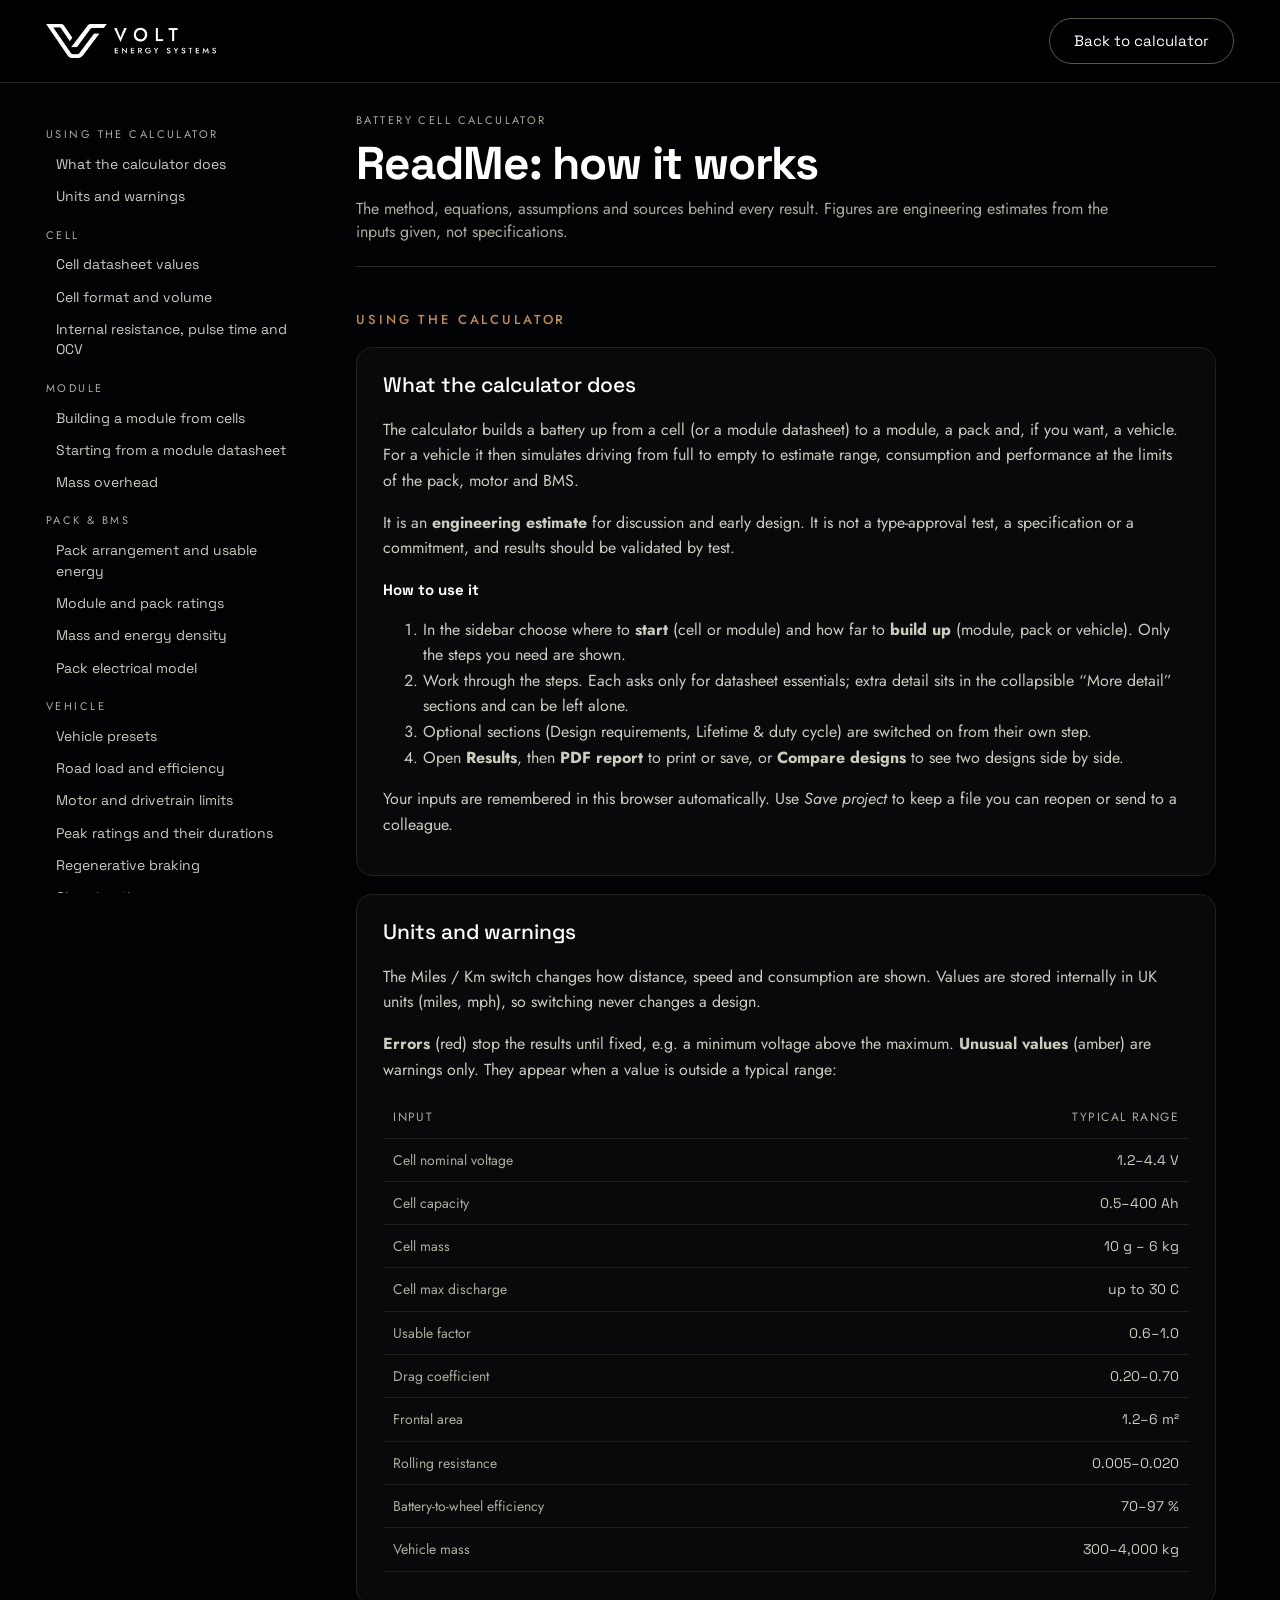
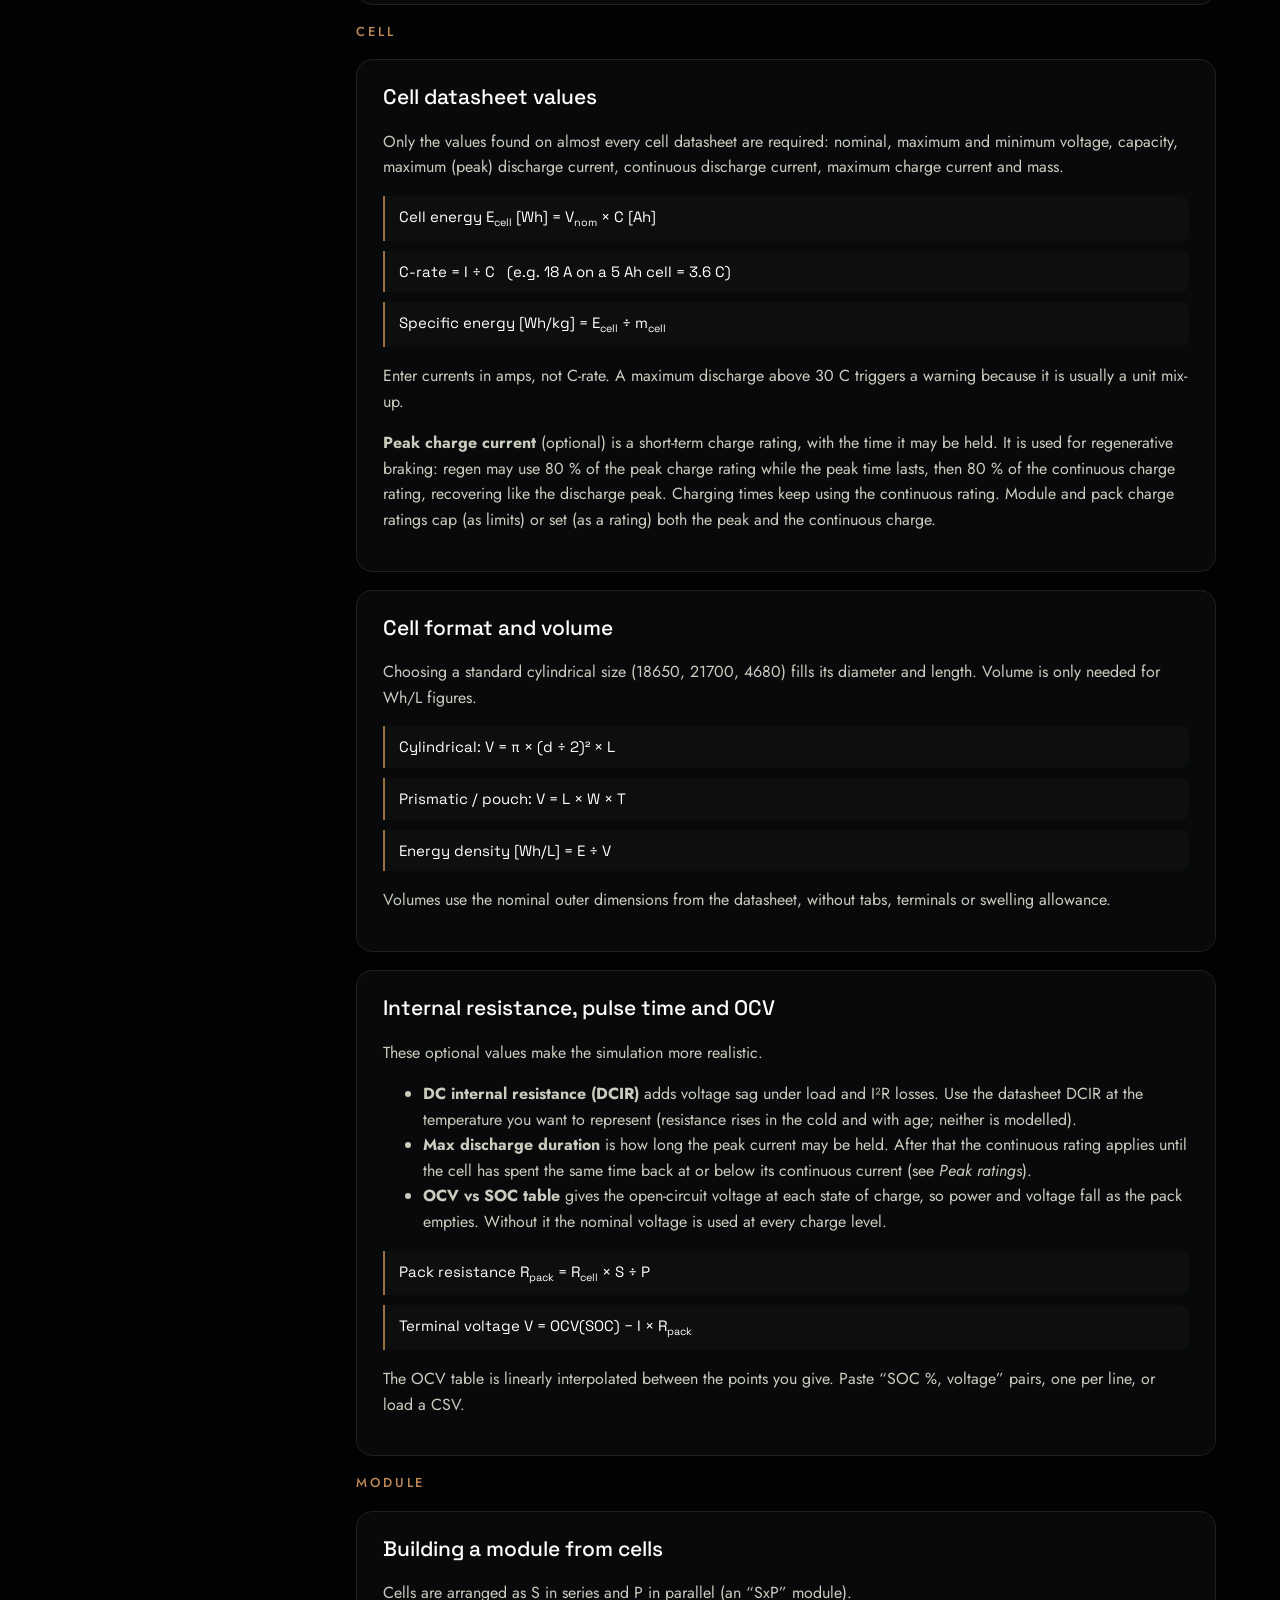
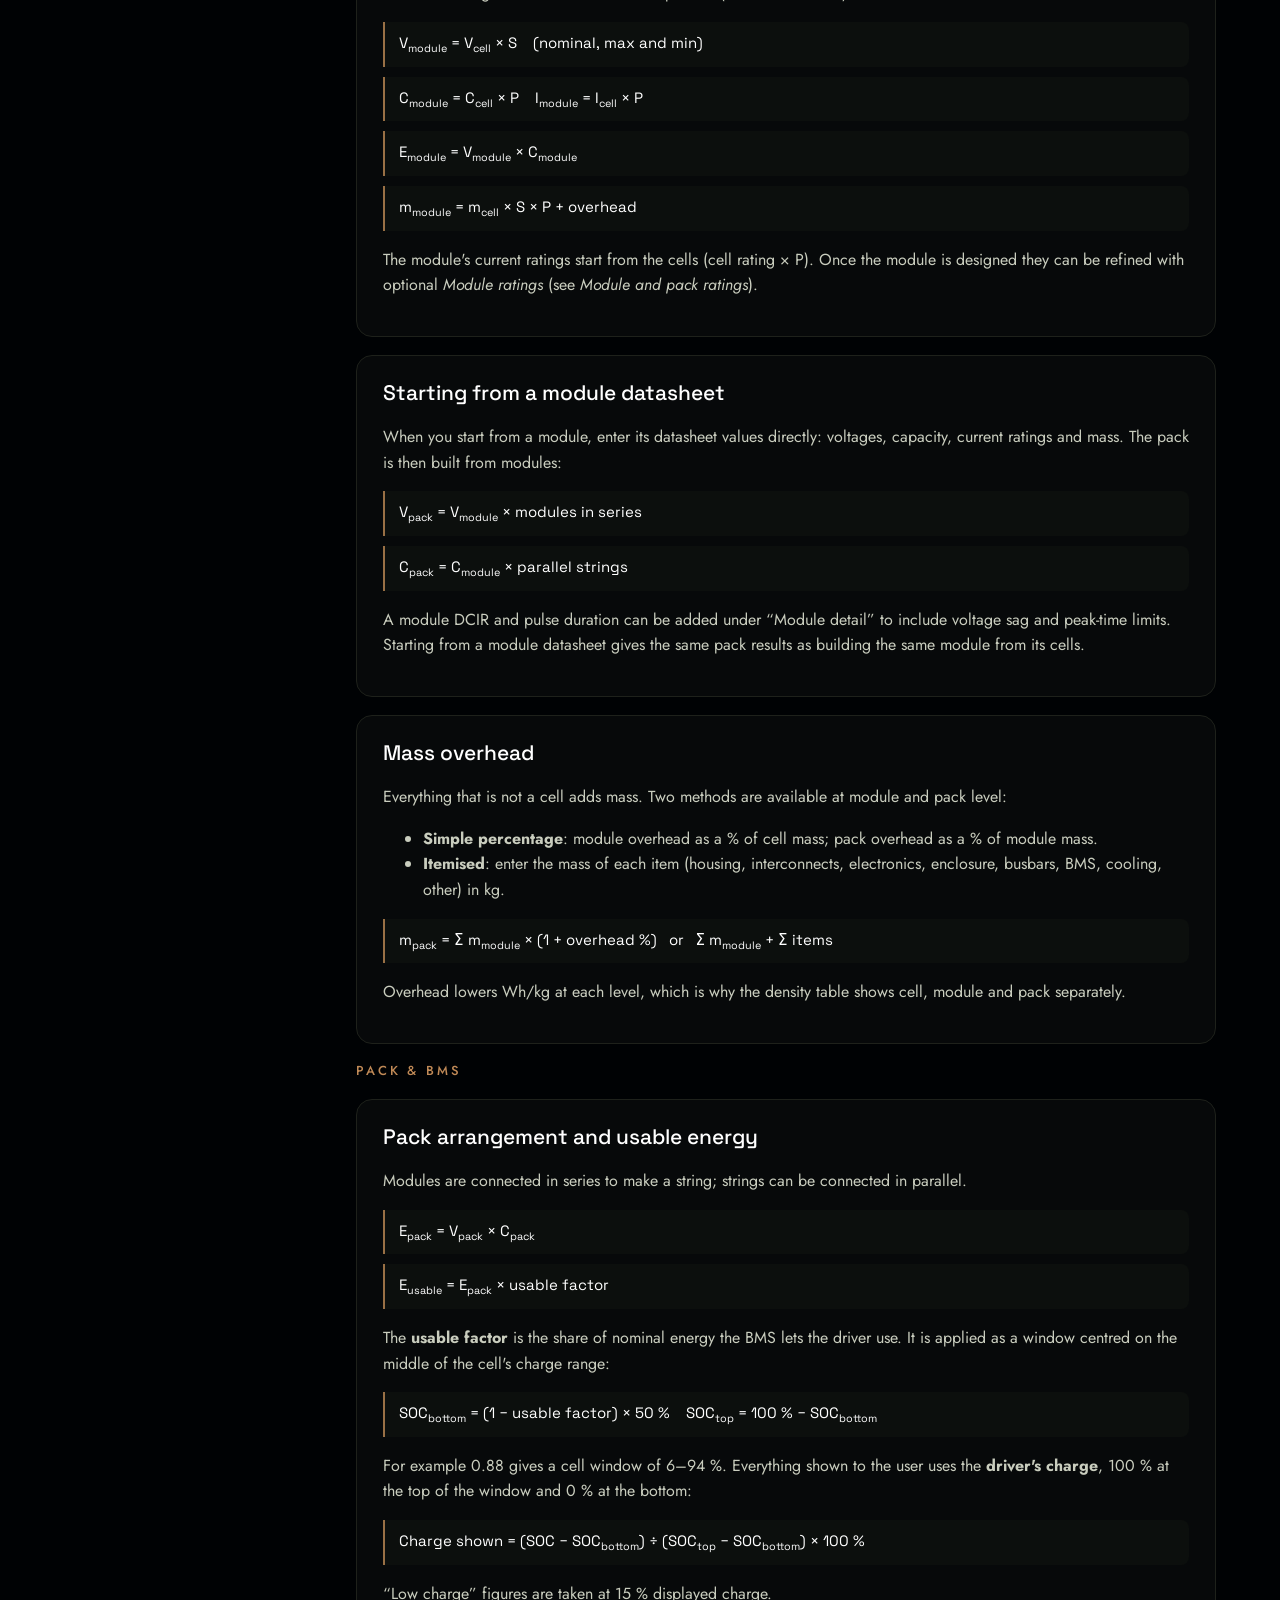
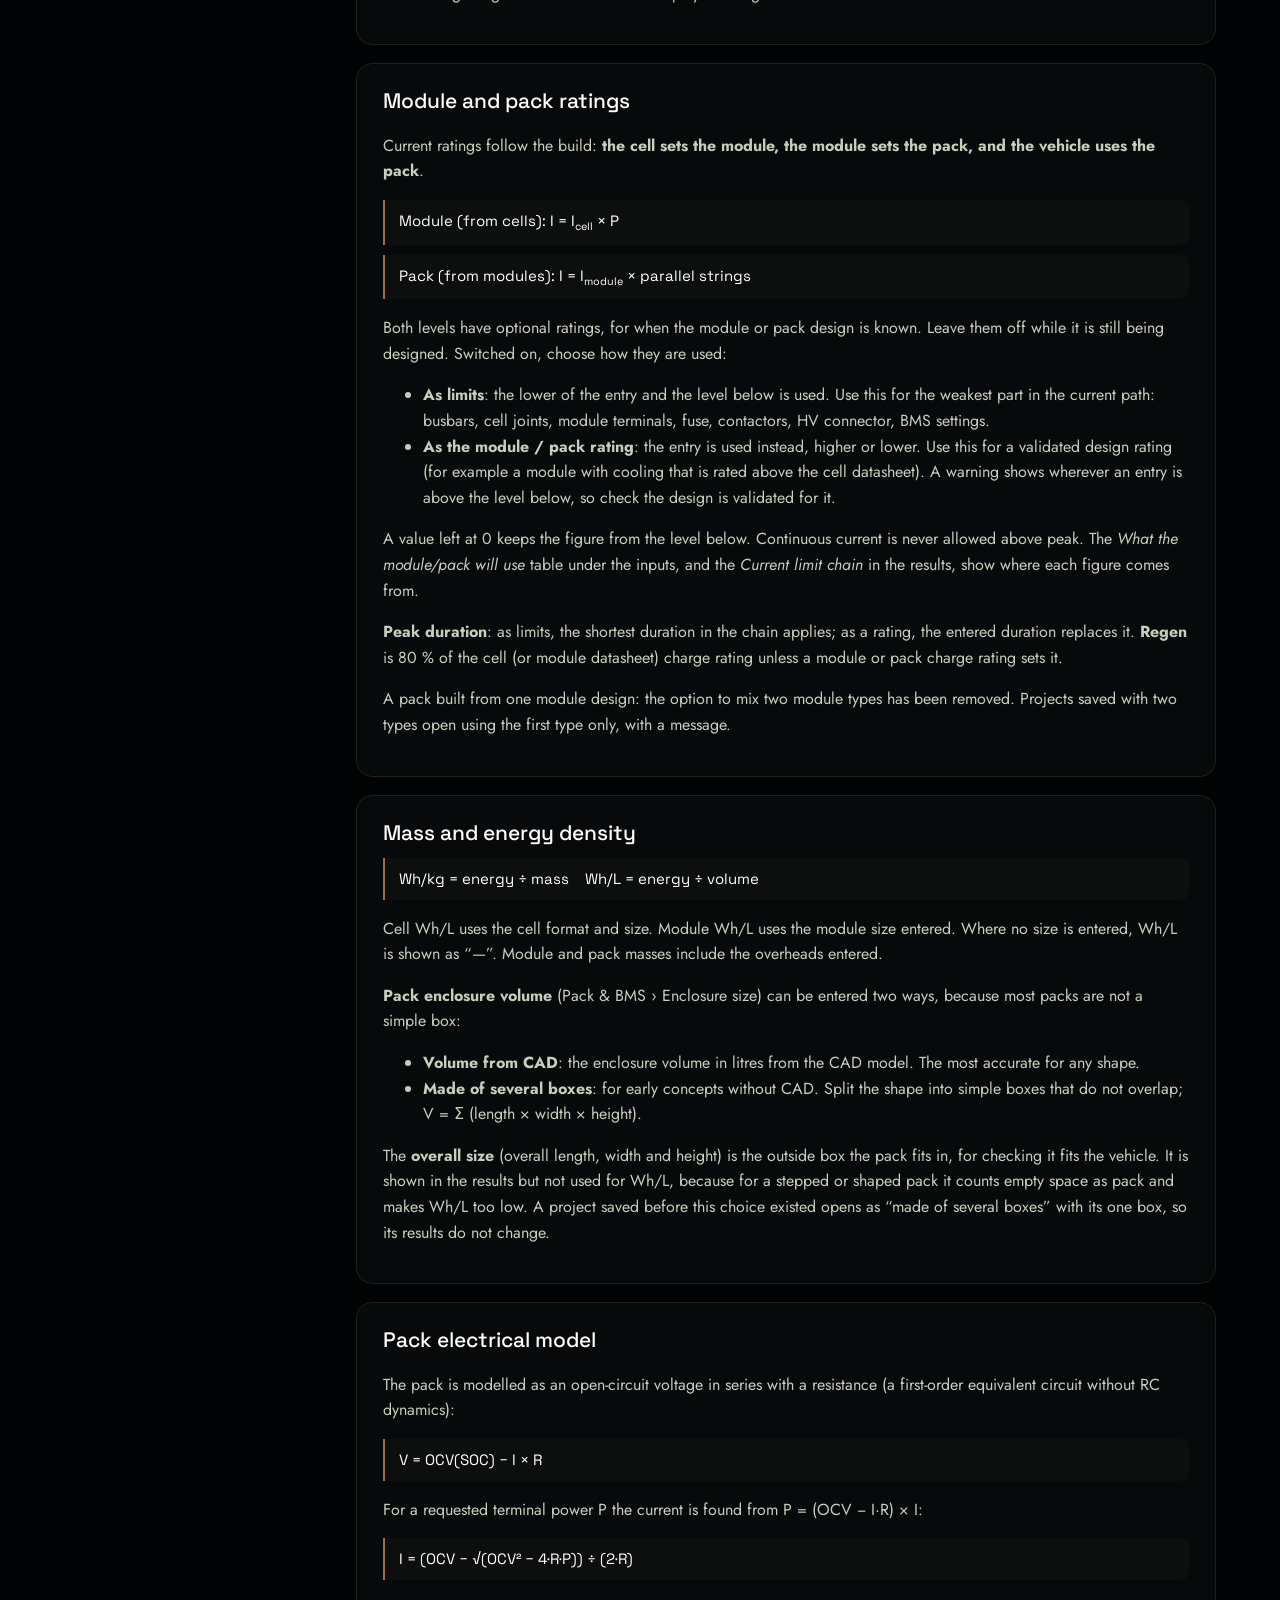
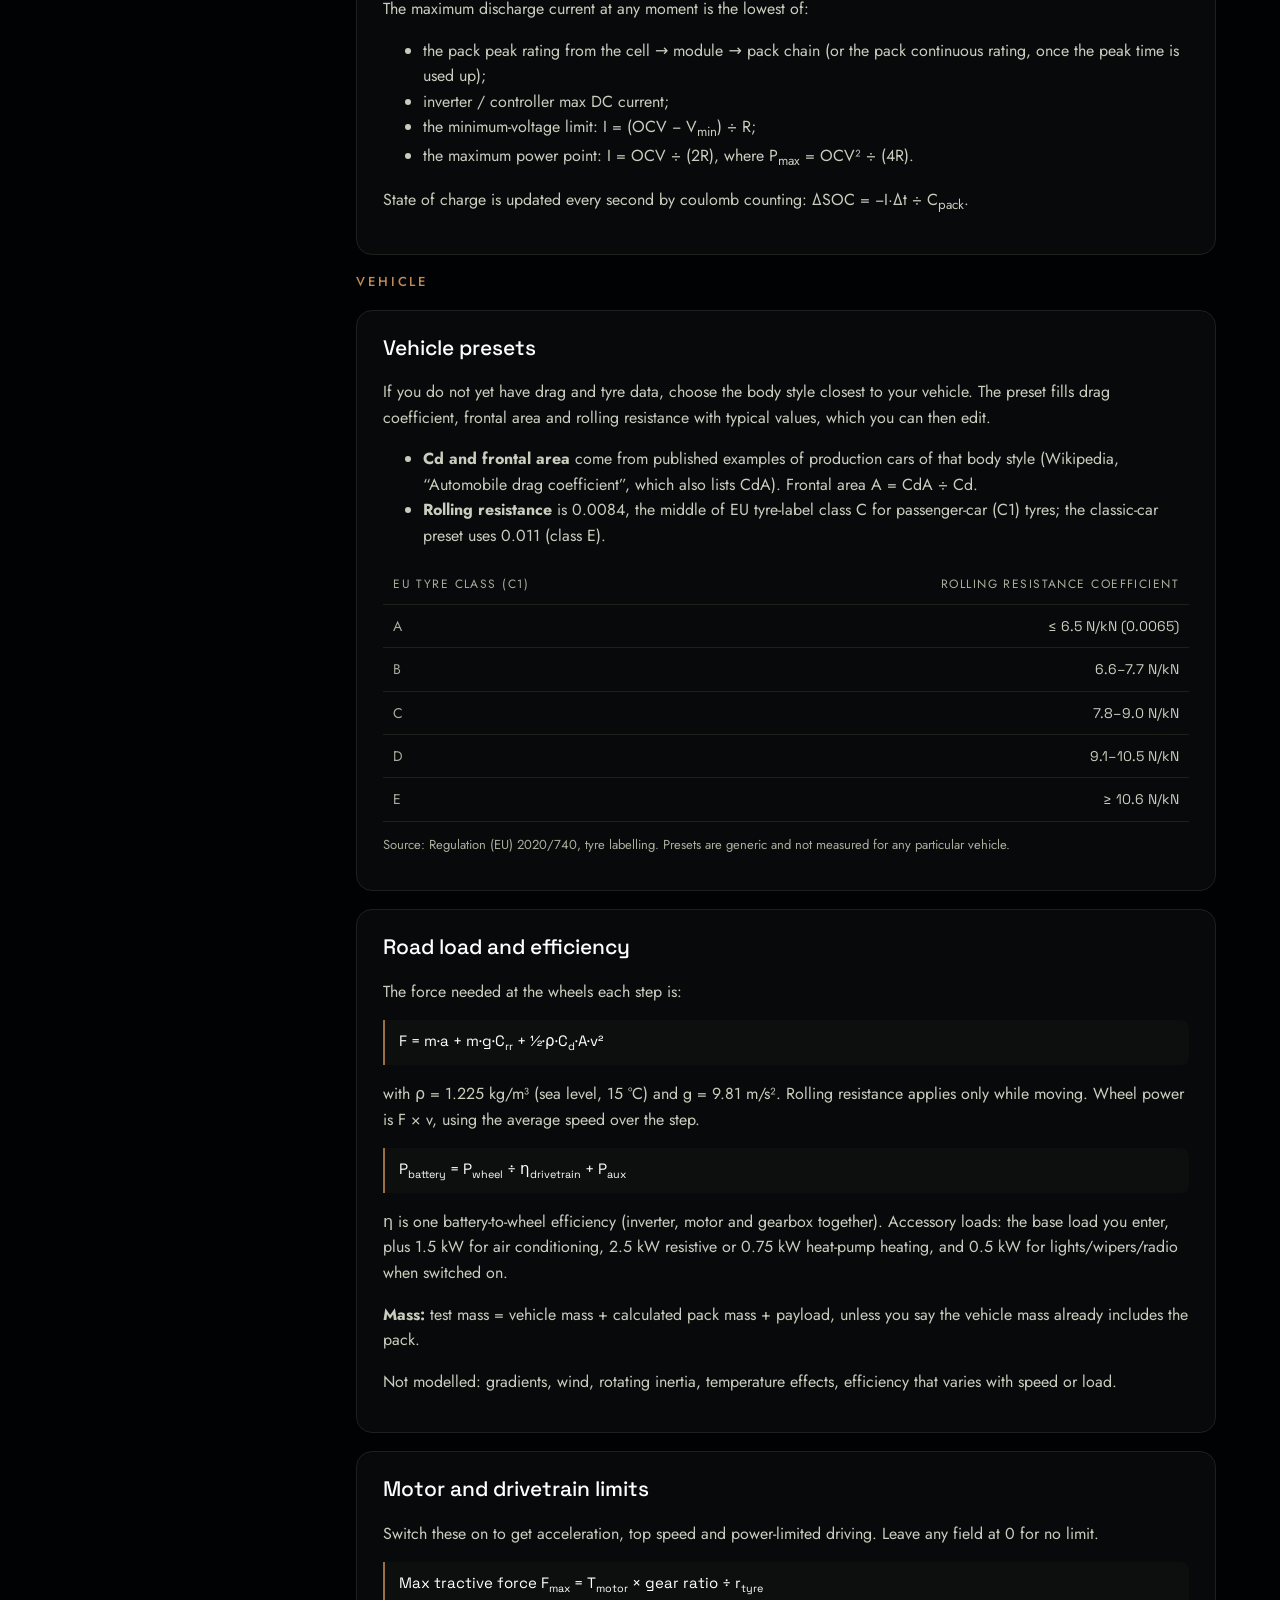
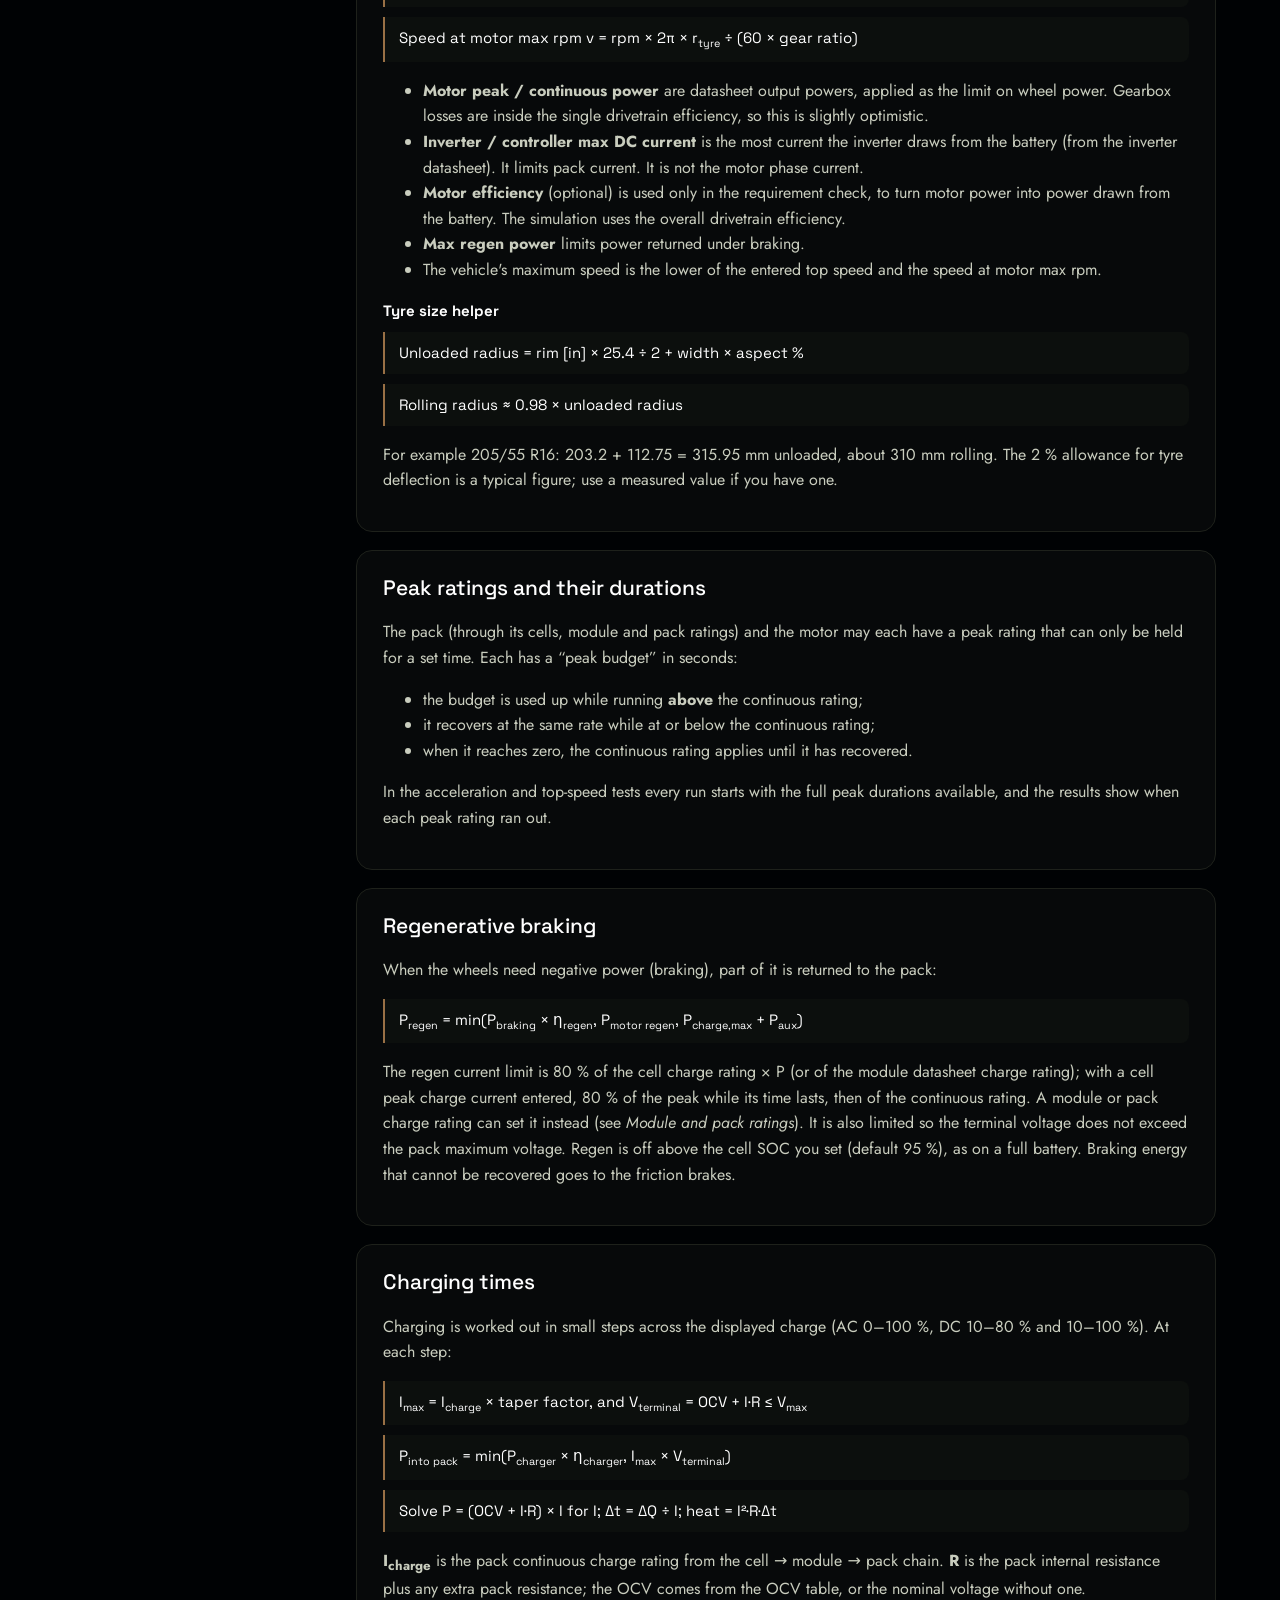
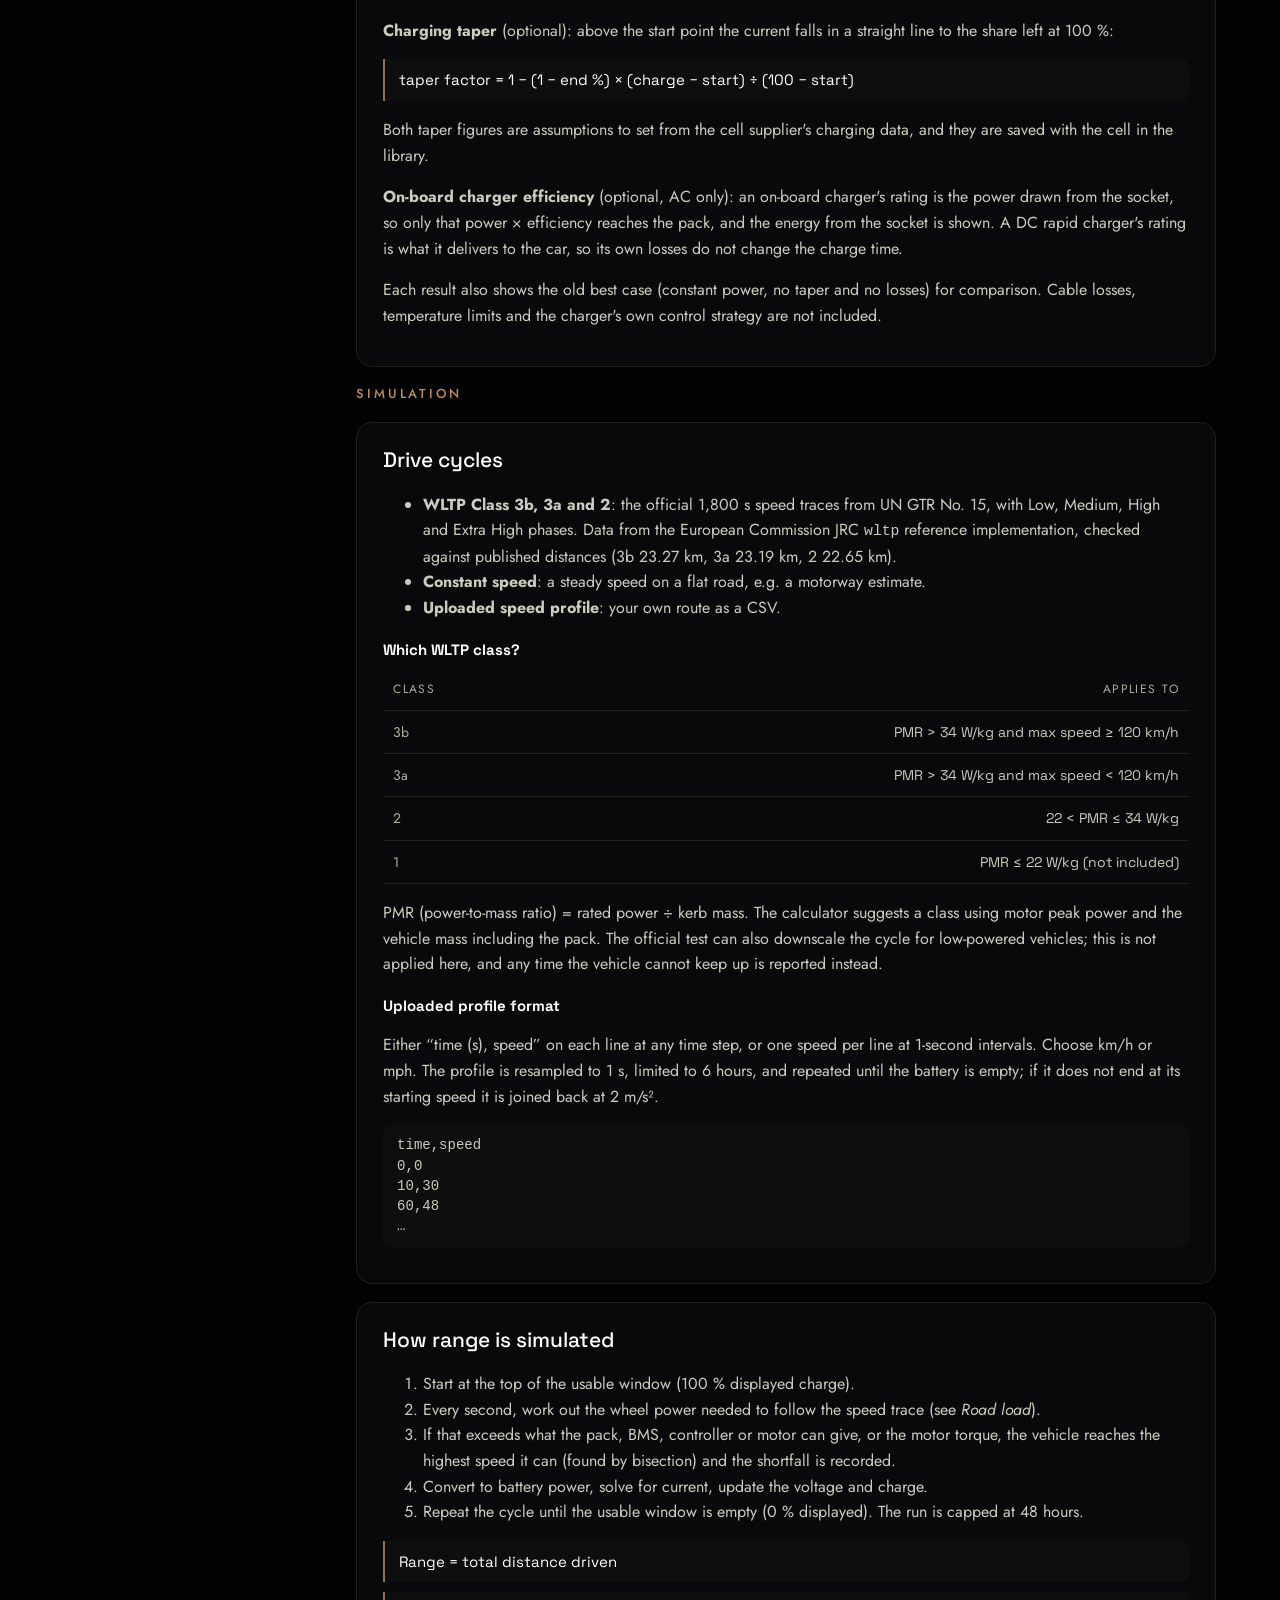
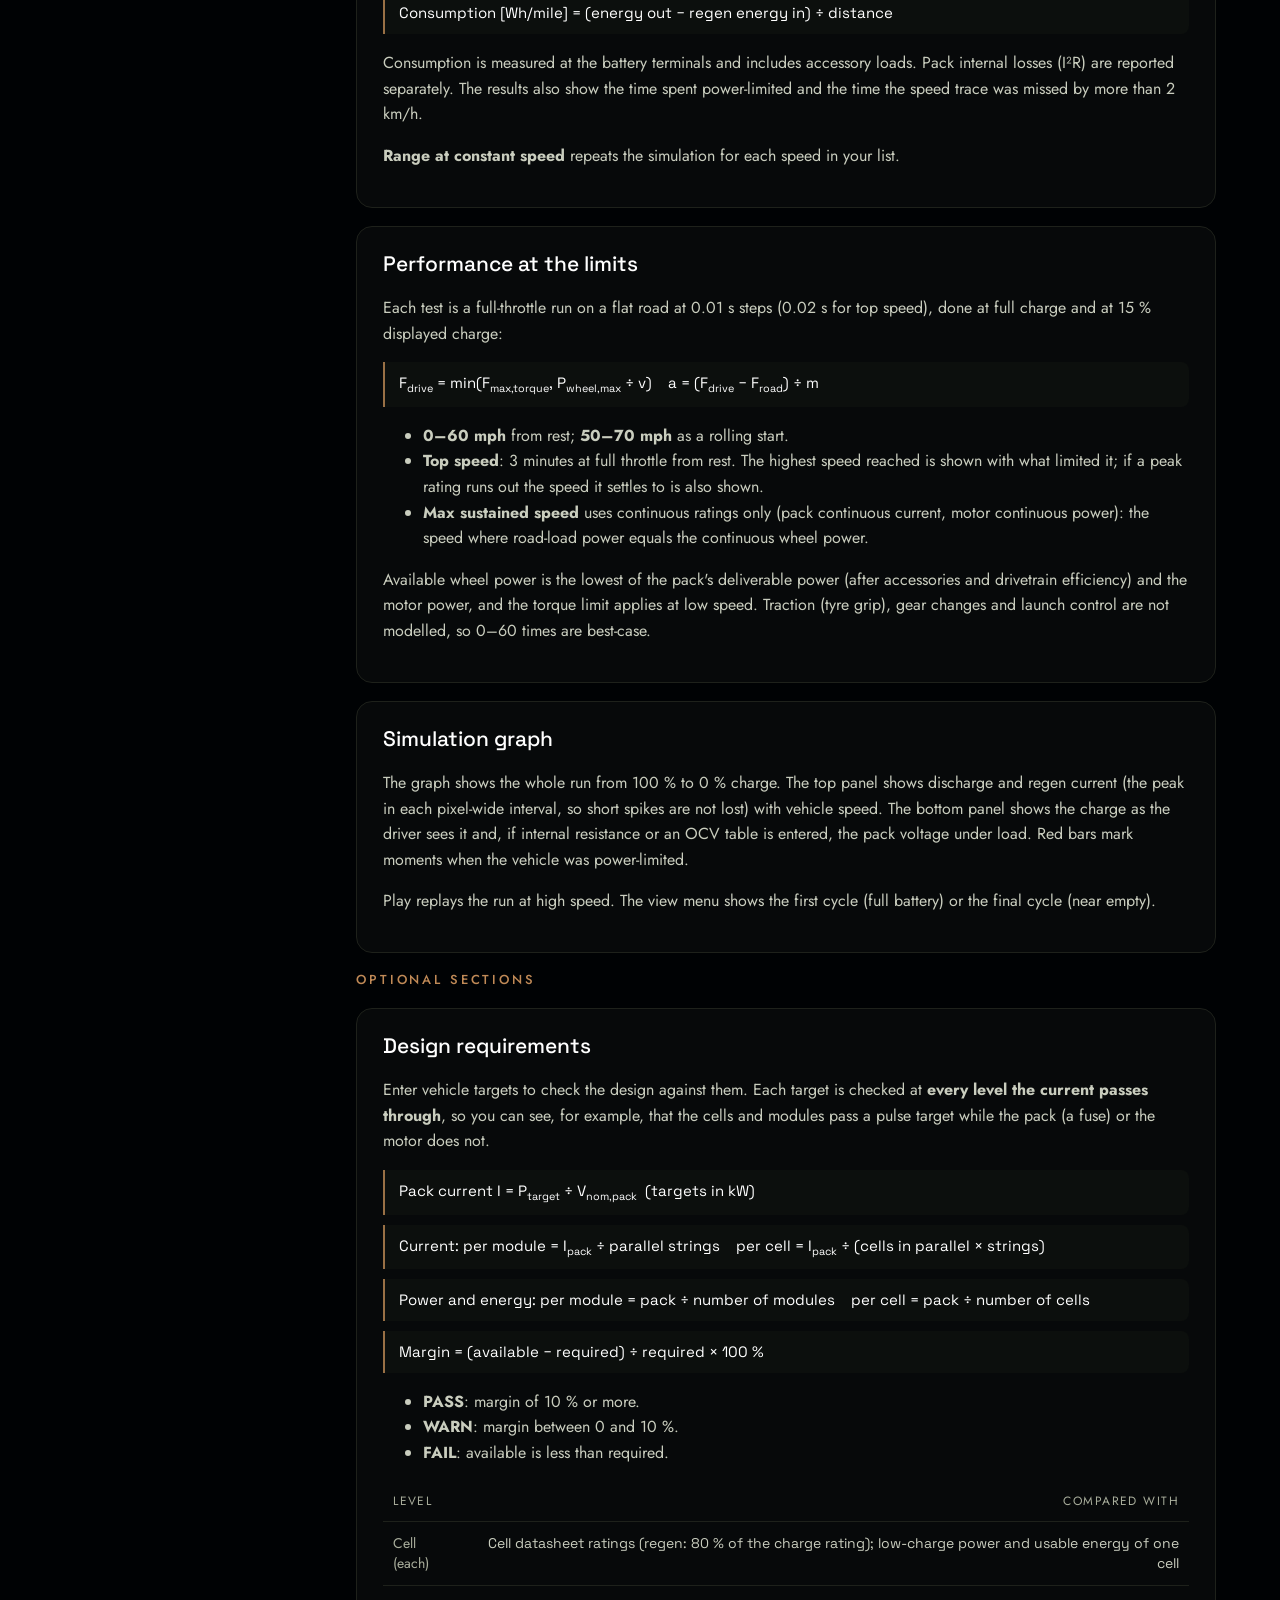
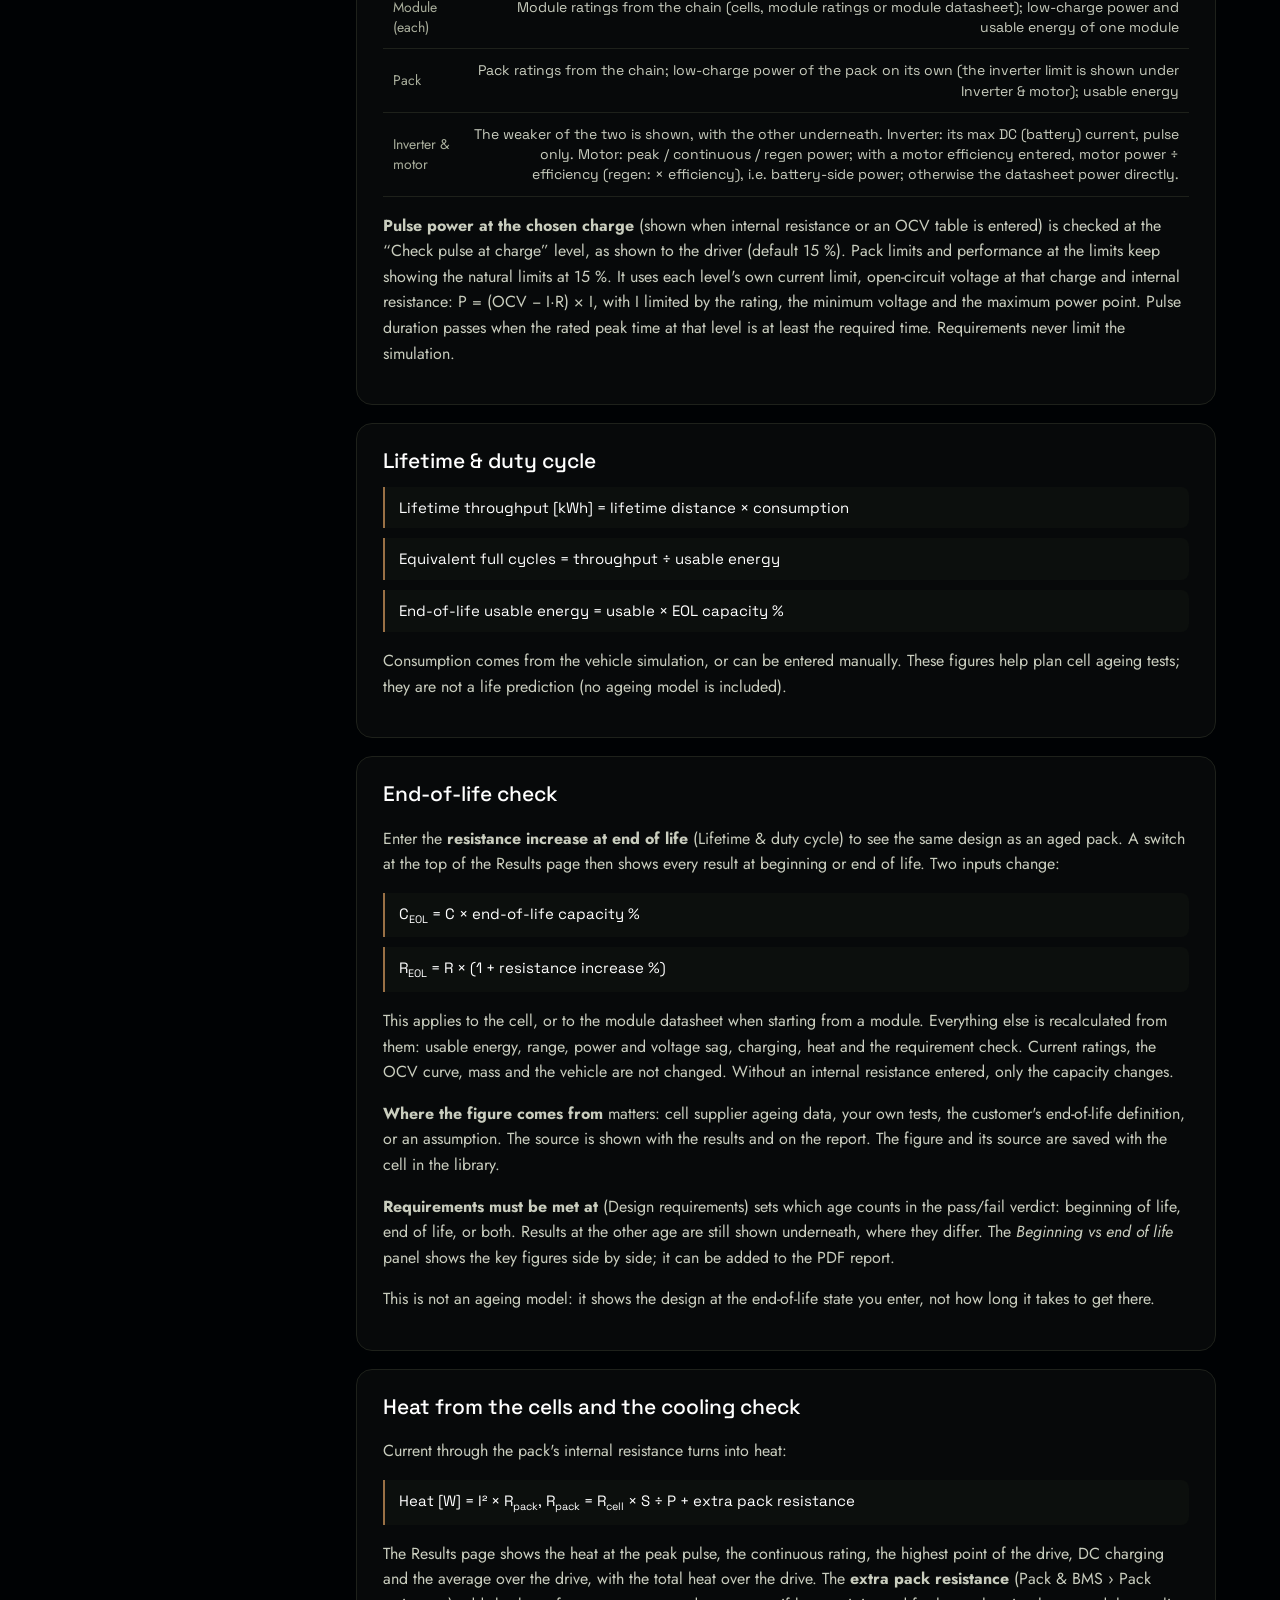
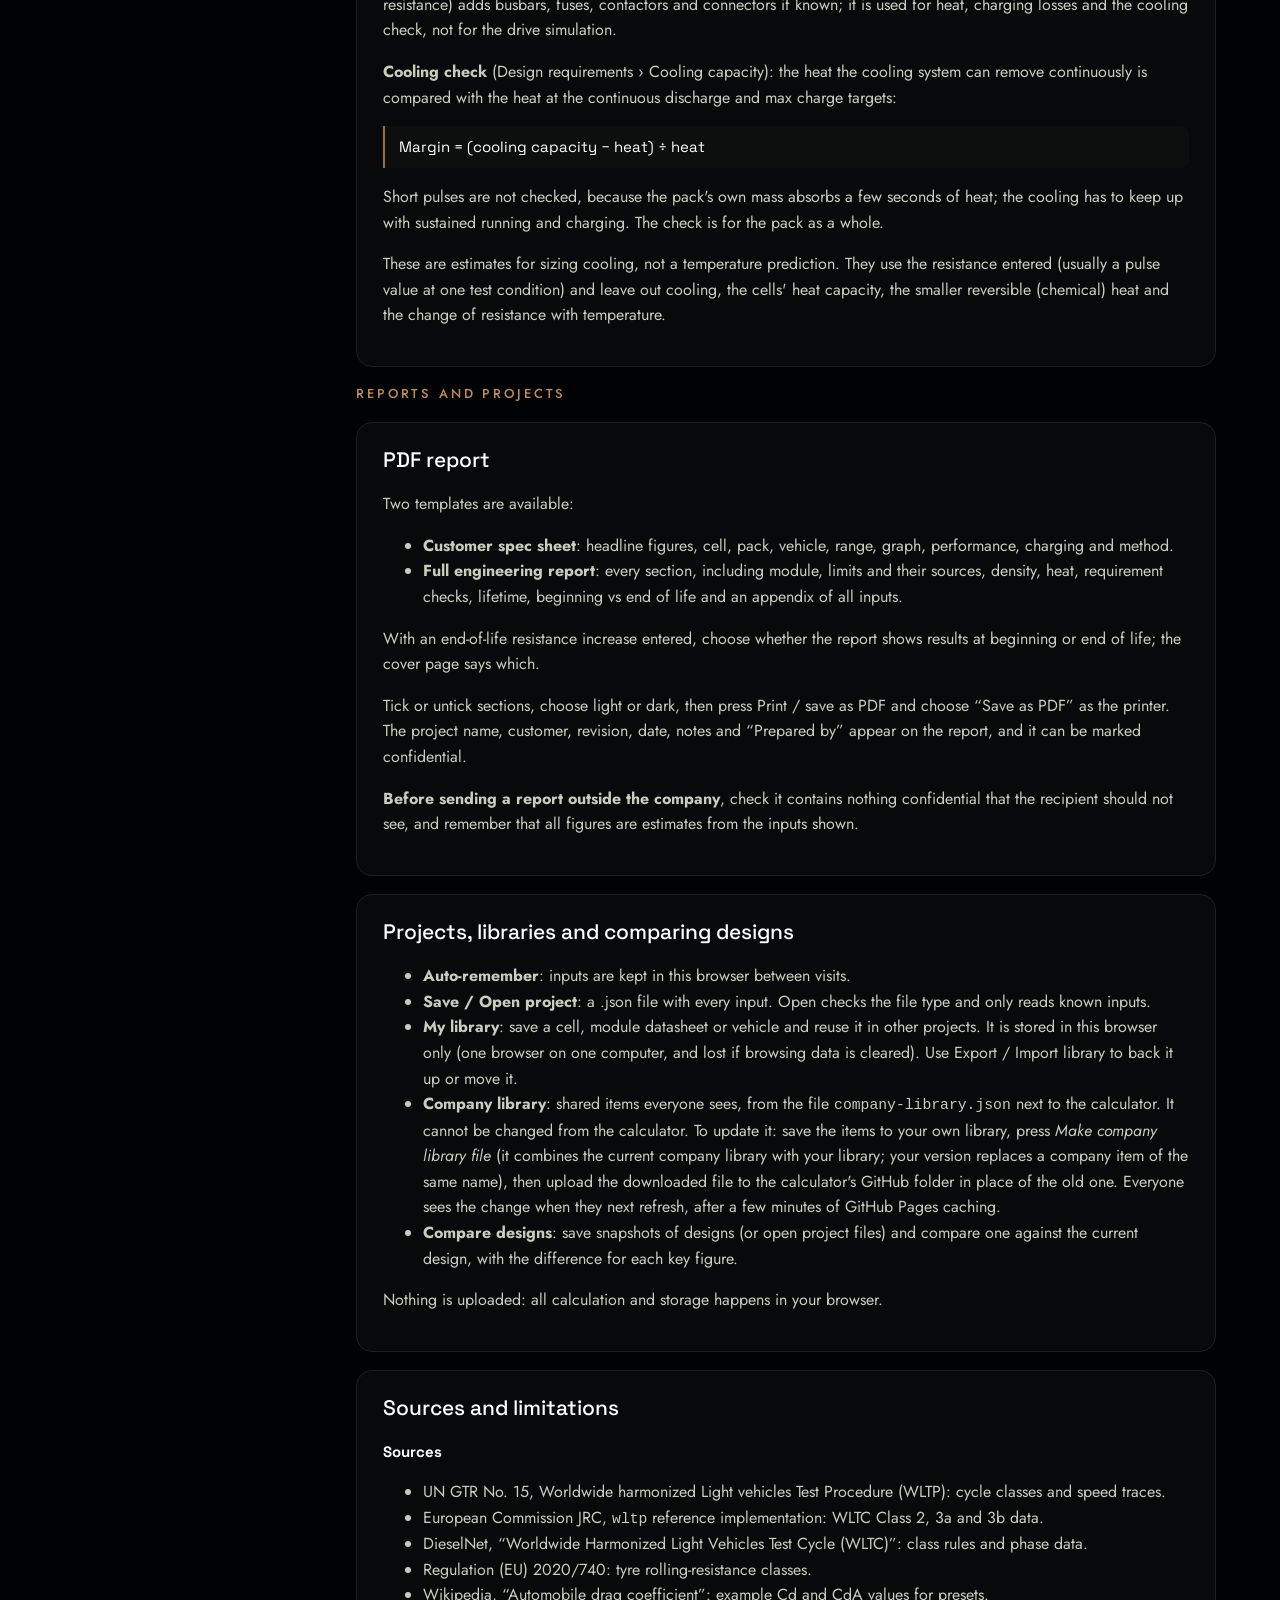
==== readme.html @ 4c0d005d "Add files via upload" ====
<!doctype html>
<html lang="en-GB">
<head>
  <meta charset="utf-8">
  <meta name="viewport" content="width=device-width, initial-scale=1">
  <title>ReadMe | Battery Cell Calculator | Volt Energy Systems</title>
  <meta name="description" content="How the Volt Energy Systems battery cell calculator works: method, equations, assumptions and sources.">
  <link rel="icon" href="assets/favicon.ico">
  <link rel="icon" type="image/png" sizes="32x32" href="assets/favicon-32.png">
  <link rel="preconnect" href="https://fonts.googleapis.com">
  <link rel="preconnect" href="https://fonts.gstatic.com" crossorigin>
  <link href="https://fonts.googleapis.com/css2?family=Jost:wght@300;400;500;600&family=Space+Grotesk:wght@400;500;600;700&display=swap" rel="stylesheet">
  <link rel="stylesheet" href="styles.css?v=2.12.3">
</head>
<body class="readme-page">
  <header class="readme-top">
    <a href="index.html" class="readme-logo"><img src="assets/logo-white.png" alt="Volt Energy Systems"></a>
    <a href="index.html" class="button">Back to calculator</a>
  </header>
  <div class="readme-layout">
    <nav class="readme-toc" id="toc" aria-label="Contents"></nav>
    <main class="readme-main">
      <div class="step-head">
        <p class="eyebrow">Battery cell calculator</p>
        <h1>ReadMe: how it works</h1>
        <p>The method, equations, assumptions and sources behind every result. Figures are engineering estimates from the inputs given, not specifications.</p>
      </div>
      <div id="readmeBody"></div>
    </main>
  </div>
  <script src="readme-content.js?v=2.12.3"></script>
  <script>
    (function () {
      var R = window.VoltReadme;
      if (!R) { document.getElementById("readmeBody").textContent = "readme-content.js did not load. Upload all files together."; return; }
      var groups = [];
      R.topics.forEach(function (t) { var g = groups.find(function (x) { return x.name === t.group; }); if (!g) { g = { name: t.group, items: [] }; groups.push(g); } g.items.push(t); });
      var toc = document.getElementById("toc");
      toc.innerHTML = '<button type="button" class="readme-toc-toggle" aria-expanded="false">Contents <span aria-hidden="true">▾</span></button>' + groups.map(function (g) {
        return '<p class="group-label">' + g.name + '</p>' + g.items.map(function (t) { return '<a href="#' + t.id + '">' + t.title + '</a>'; }).join("");
      }).join("");
      var toggle = toc.querySelector(".readme-toc-toggle");
      toggle.addEventListener("click", function () { var open = toc.classList.toggle("open"); toggle.setAttribute("aria-expanded", String(open)); });
      toc.addEventListener("click", function (e) { if (e.target.closest("a")) { toc.classList.remove("open"); toggle.setAttribute("aria-expanded", "false"); } });
      document.getElementById("readmeBody").innerHTML = groups.map(function (g) {
        return '<section class="readme-group"><h2 class="readme-group-title">' + g.name + '</h2>' + g.items.map(function (t) {
          return '<article class="readme-topic" id="' + t.id + '"><h3>' + t.title + '</h3>' + t.html + '</article>';
        }).join("") + '</section>';
      }).join("");
      if (location.hash) { var el = document.getElementById(location.hash.slice(1)); if (el) setTimeout(function () { el.scrollIntoView(); el.classList.add("flash"); }, 50); }
    })();
  </script>
</body>
</html>
---- styles.css ----
/* Volt Energy Systems — Battery Cell Calculator
   "Black Engineering" style. Brand colours and fonts from voltenergysystems.com. */

:root {
  --black: #000204;          /* brand primary */
  --panel: #07090A;
  --panel-2: #0C0F0D;
  --line: #2A2D24;
  --line-soft: #1E211B;
  --olive-dark: #555B48;     /* brand secondary */
  --olive: #6F795C;          /* brand text colour */
  --sage: #899E78;
  --bronze: #997045;         /* brand accent */
  --bronze-light: #C08A57;
  --text: #FFFFFF;
  --text-2: #C9CDBE;
  --muted: #A9AE9C;
  --pass: #A7BD93;
  --warn: #D9A56F;
  --fail: #F08C80;
  --fail-bar: #C0574B;
  --radius: 16px;
  --font-head: "Space Grotesk", system-ui, sans-serif;
  --font-body: "Jost", system-ui, sans-serif;
  --ease: cubic-bezier(.2, .7, .2, 1);
}

* { box-sizing: border-box; }
[hidden] { display: none !important; }
html { -webkit-text-size-adjust: 100%; }
body {
  margin: 0;
  background: var(--black);
  color: var(--text);
  font-family: var(--font-body);
  font-size: 16px;
  line-height: 1.45;
}
a { color: var(--text-2); }
a:hover { color: var(--text); }
h1, h2, h3, h4 { font-family: var(--font-head); margin: 0; }
button, input, select, textarea { font: inherit; }
:focus-visible { outline: 2px solid var(--bronze-light); outline-offset: 2px; }

/* ---------- Layout ---------- */
.app { display: flex; min-height: 100vh; }
.topbar { display: none; }

.sidebar {
  width: 290px;
  flex: 0 0 290px;
  background: var(--panel);
  border-right: 1px solid var(--line-soft);
  padding: 28px 18px 22px;
  display: flex;
  flex-direction: column;
  gap: 24px;
  position: sticky;
  top: 0;
  height: 100vh;
  overflow-y: auto;
  animation: slideL .8s var(--ease) both;
}
.sidebar-brand { display: grid; gap: 14px; padding: 0 8px; }
.sidebar-logo { width: 190px; height: auto; display: block; }
.eyebrow { margin: 0; font-size: 11px; letter-spacing: .22em; text-transform: uppercase; color: var(--sage); }

.build-picker {
  display: grid;
  grid-template-columns: 1fr;
  gap: 6px;
  padding: 14px;
  border: 1px solid var(--line-soft);
  border-radius: 12px;
}
.build-picker label { font-size: 12px; letter-spacing: .12em; text-transform: uppercase; color: var(--muted); margin-top: 4px; }

.step-nav { display: grid; gap: 4px; font-family: var(--font-head); font-size: 15px; }
.step-nav .group-label { margin: 14px 12px 4px; font-family: var(--font-body); font-size: 11px; letter-spacing: .22em; text-transform: uppercase; color: var(--muted); }
.step-link {
  display: flex;
  align-items: center;
  gap: 12px;
  min-height: 44px;
  padding: 0 12px;
  border-radius: 8px;
  text-decoration: none;
  color: var(--text-2);
  transition: background .2s, color .2s;
}
.step-link:hover { background: #15180F; color: var(--text); }
.step-link .num { color: var(--olive); font-size: 13px; width: 20px; }
.step-link .badge { margin-left: auto; font-family: var(--font-body); font-size: 11px; letter-spacing: .08em; text-transform: uppercase; color: var(--muted); }
.step-link .badge.on { color: var(--pass); }
.step-link .badge.error { color: var(--fail); }
.step-link[aria-current="page"] { background: #1A1D16; color: var(--text); box-shadow: inset 3px 0 0 var(--bronze); }
.step-link[aria-current="page"] .num { color: var(--bronze); }

.sidebar-tools { display: grid; gap: 14px; margin-top: auto; }
.units-toggle { display: flex; border: 1px solid var(--line); border-radius: 999px; padding: 3px; }
.units-toggle button {
  flex: 1;
  min-height: 36px;
  border: 0;
  border-radius: 999px;
  background: transparent;
  color: var(--muted);
  cursor: pointer;
  font-family: var(--font-head);
  font-size: 14px;
}
.units-toggle button[aria-pressed="true"] { background: var(--text); color: var(--black); }
.tool-buttons { display: grid; grid-template-columns: 1fr 1fr; gap: 6px; }
.text-button {
  display: inline-flex;
  align-items: center;
  justify-content: center;
  min-height: 40px;
  padding: 0 10px;
  border: 1px solid var(--line);
  border-radius: 10px;
  background: transparent;
  color: var(--text-2);
  font-size: 13px;
  cursor: pointer;
  transition: background .2s, color .2s, border-color .2s;
  text-align: center;
}
.text-button:hover { background: #15180F; color: var(--text); border-color: var(--olive-dark); }
.sidebar-note { margin: 0 8px; font-size: 12px; line-height: 1.5; color: #8C917F; }

.main { flex: 1 1 auto; min-width: 0; padding: 36px clamp(18px, 3.6vw, 56px) 64px; }
.scrim { display: none; }

/* ---------- Form controls ---------- */
input[type="number"], input[type="text"], input[type="date"], select, textarea {
  width: 100%;
  min-height: 46px;
  border: 1px solid var(--line);
  border-radius: 12px;
  padding: 11px 14px;
  background: var(--panel-2);
  color: var(--text);
  font-family: var(--font-head);
  font-size: 15px;
  font-weight: 500;
  outline: none;
  transition: border-color .2s, box-shadow .2s;
}
select {
  color-scheme: dark;          /* dark native drop-down list (Windows / Chrome) */
  appearance: none;
  padding-right: 38px;
  cursor: pointer;
  background-image: linear-gradient(45deg, transparent 50%, var(--muted) 50%), linear-gradient(135deg, var(--muted) 50%, transparent 50%);
  background-position: calc(100% - 20px) 50%, calc(100% - 15px) 50%;
  background-size: 5px 5px;
  background-repeat: no-repeat;
}
/* The open list is drawn by the operating system: give every option its own colours so the
   text can never end up the same colour as the list background. */
select option, select optgroup { background-color: #0C0F0D; color: #FFFFFF; font-family: var(--font-body); font-weight: 400; font-size: 14px; }
select optgroup { color: #A9AE9C; font-style: normal; font-weight: 600; }
select option:disabled { color: #8C917F; }
textarea { min-height: 120px; resize: vertical; font-family: ui-monospace, SFMono-Regular, Menlo, Consolas, monospace; font-size: 14px; }
textarea.plain { font-family: var(--font-body); }
input:focus, select:focus, textarea:focus { border-color: var(--olive); box-shadow: 0 0 0 4px rgba(111, 121, 92, .22); }
input[readonly] { color: var(--muted); }
input.has-warning { border-color: var(--warn); }
input.has-error { border-color: var(--fail); }
input[type="date"] { color-scheme: dark; }

/* ---------- Step sections ---------- */
.step { display: grid; gap: 26px; animation: rise .6s var(--ease) both; }
.step[hidden] { display: none; }
.step-head { display: grid; gap: 10px; padding-bottom: 22px; border-bottom: 1px solid var(--line); }
.step-head h1 { font-weight: 700; font-size: clamp(30px, 3.6vw, 46px); line-height: 1.05; letter-spacing: -1.2px; }
.step-head p { margin: 0; color: var(--muted); max-width: 760px; }

.card {
  border: 1px solid var(--line);
  border-radius: var(--radius);
  padding: 24px;
  background: var(--black);
  display: grid;
  gap: 18px;
}
.card h2 { font-weight: 500; font-size: 19px; }
.card .card-sub { margin: -10px 0 0; color: var(--muted); font-size: 14px; }

.field-grid { display: grid; grid-template-columns: repeat(auto-fill, minmax(220px, 1fr)); gap: 18px 18px; }
.field { display: grid; gap: 7px; align-content: start; }
.field.full { grid-column: 1 / -1; }
.field[hidden] { display: none; }
.field > label, .field .label { display: flex; justify-content: space-between; gap: 10px; font-size: 14px; color: var(--text-2); font-weight: 500; }
.field .unit { color: var(--muted); font-weight: 400; }
.field .optional { color: #8C917F; font-weight: 400; font-size: 12px; }
.field small, .help { color: var(--muted); font-size: 13px; line-height: 1.4; }
.field .warning { color: var(--warn); font-size: 13px; }
.field .error-text { color: var(--fail); font-size: 13px; }

.switch { display: flex; align-items: center; gap: 12px; min-height: 46px; cursor: pointer; color: var(--text-2); font-size: 15px; }
.switch input { position: absolute; opacity: 0; width: 1px; height: 1px; }
.switch .track {
  position: relative;
  flex: 0 0 auto;
  width: 46px;
  height: 26px;
  border-radius: 999px;
  background: #1F2219;
  border: 1px solid var(--line);
  transition: background .25s;
}
.switch .track::after {
  content: "";
  position: absolute;
  top: 3px;
  left: 3px;
  width: 18px;
  height: 18px;
  border-radius: 50%;
  background: var(--muted);
  transition: transform .25s var(--ease), background .25s;
}
.switch input:checked + .track { background: var(--olive-dark); }
.switch input:checked + .track::after { transform: translateX(20px); background: var(--text); }
.switch input:focus-visible + .track { outline: 2px solid var(--bronze-light); outline-offset: 2px; }

details.more {
  border: 1px solid var(--line);
  border-radius: var(--radius);
  background: var(--black);
}
details.more > summary {
  list-style: none;
  cursor: pointer;
  display: flex;
  align-items: center;
  gap: 12px;
  min-height: 56px;
  padding: 0 22px;
  font-family: var(--font-head);
  font-size: 16px;
  color: var(--text-2);
}
details.more > summary::-webkit-details-marker { display: none; }
details.more > summary::before {
  content: "";
  width: 8px;
  height: 8px;
  border-right: 2px solid var(--bronze);
  border-bottom: 2px solid var(--bronze);
  transform: rotate(-45deg);
  transition: transform .25s var(--ease);
}
details.more[open] > summary::before { transform: rotate(45deg); }
details.more > summary .tag { margin-left: auto; font-family: var(--font-body); font-size: 12px; color: var(--muted); letter-spacing: .08em; text-transform: uppercase; }
details.more > .more-body { padding: 4px 22px 22px; display: grid; gap: 18px; animation: fadeIn .4s ease both; }

.ocv-actions { display: flex; flex-wrap: wrap; align-items: center; gap: 10px 14px; }
.status-ok { color: var(--pass); }
.status-warn { color: var(--warn); }

.step-footer { display: flex; flex-wrap: wrap; justify-content: space-between; gap: 12px; }
.button {
  display: inline-flex;
  align-items: center;
  justify-content: center;
  gap: 8px;
  min-height: 46px;
  padding: 0 24px;
  border-radius: 999px;
  border: 1px solid var(--olive-dark);
  background: transparent;
  color: var(--text);
  font-family: var(--font-head);
  font-size: 15px;
  text-decoration: none;
  cursor: pointer;
  transition: background .3s, color .3s, border-color .3s;
}
.button:hover { background: var(--text); color: var(--black); border-color: var(--text); }
.button.primary { background: var(--text); color: var(--black); border-color: var(--text); font-weight: 500; }
.button.primary:hover { background: var(--text-2); border-color: var(--text-2); }

.notice {
  border: 1px solid var(--line);
  border-left: 3px solid var(--warn);
  border-radius: 12px;
  padding: 14px 16px;
  color: var(--text-2);
  font-size: 14px;
  display: grid;
  gap: 6px;
}
.notice.error { border-left-color: var(--fail); }
.notice ul { margin: 0; padding-left: 18px; }

/* ---------- Results ---------- */
#resultsBody { display: grid; gap: 26px; }
.results-hero { display: grid; gap: 14px; padding-bottom: 26px; border-bottom: 1px solid var(--line); }
.results-hero .hero-row { display: flex; flex-wrap: wrap; justify-content: space-between; align-items: flex-end; gap: 20px; }
.results-hero h1 { font-weight: 700; font-size: clamp(38px, 4.6vw, 62px); line-height: 1.02; letter-spacing: -1.6px; }
.results-hero h1 .accent { color: var(--bronze); }
.results-hero .actions { display: flex; flex-wrap: wrap; gap: 12px; }

.kpi-strip { display: grid; grid-template-columns: repeat(auto-fit, minmax(160px, 1fr)); border: 1px solid var(--line); border-radius: var(--radius); overflow: hidden; }
.kpi { padding: 22px; border-right: 1px solid var(--line); display: grid; gap: 8px; animation: rise .9s var(--ease) both; }
.kpi:last-child { border-right: 0; }
.kpi span { font-size: 12px; letter-spacing: .16em; text-transform: uppercase; color: var(--muted); }
.kpi strong { font-family: var(--font-head); font-size: 28px; font-weight: 500; }
.kpi strong small { font-size: 15px; color: var(--muted); font-weight: 400; }

.panel-grid { display: grid; grid-template-columns: repeat(auto-fit, minmax(380px, 1fr)); gap: 22px; }
.panel {
  border: 1px solid var(--line);
  border-radius: var(--radius);
  padding: 22px 24px;
  display: grid;
  gap: 0;
  align-content: start;
  animation: rise .9s var(--ease) both;
}
.panel.wide { grid-column: 1 / -1; }
.panel h2 { font-weight: 500; font-size: 19px; margin-bottom: 10px; }
.row {
  display: flex;
  justify-content: space-between;
  gap: 14px;
  padding: 11px 4px;
  border-bottom: 1px solid var(--line-soft);
  font-size: 15px;
  transition: background .2s;
}
.row:last-child { border-bottom: 0; }
.row:hover { background: var(--panel-2); }
.row > span { color: var(--muted); }
.row > strong { font-family: var(--font-head); font-weight: 500; text-align: right; }
.row.highlight > strong { color: var(--bronze-light); }

.table-wrap { overflow-x: auto; }
table.data { width: 100%; border-collapse: collapse; font-size: 15px; }
table.data th, table.data td { padding: 11px 10px; border-bottom: 1px solid var(--line-soft); text-align: right; white-space: nowrap; }
table.data th:first-child, table.data td:first-child { text-align: left; }
table.data th { font-family: var(--font-body); font-weight: 400; font-size: 12px; letter-spacing: .12em; text-transform: uppercase; color: var(--muted); }
table.data td { font-family: var(--font-head); }
table.data td:first-child { font-family: var(--font-body); color: var(--muted); }

.check { display: grid; gap: 8px; padding: 12px 4px; border-bottom: 1px solid var(--line-soft); font-size: 15px; }
.check:last-child { border-bottom: 0; }
.check .check-top { display: flex; justify-content: space-between; gap: 12px; }
.check .check-top span { color: var(--muted); }
.check .meta { font-size: 13px; color: var(--muted); }
.bar-track { height: 5px; background: #1A1D16; border-radius: 99px; overflow: hidden; }
.bar-fill { height: 5px; border-radius: 99px; animation: fill 1.3s var(--ease) .4s both; }
.pass { color: var(--pass); } .warn { color: var(--warn); } .fail { color: var(--fail); }
.bar-fill.pass { background: var(--sage); } .bar-fill.warn { background: var(--bronze); } .bar-fill.fail { background: var(--fail-bar); }

.assumptions { border: 1px solid var(--line); border-radius: var(--radius); padding: 18px 22px; color: var(--muted); font-size: 14px; }
.assumptions summary { cursor: pointer; color: var(--text); font-family: var(--font-head); font-size: 16px; }
.assumptions ul { margin: 12px 0 0; padding-left: 18px; display: grid; gap: 8px; line-height: 1.5; }

.status-pill { display: inline-flex; align-items: center; gap: 8px; font-size: 13px; color: var(--text-2); }
.status-pill .dot { width: 8px; height: 8px; border-radius: 50%; background: var(--sage); animation: pulse 2s ease-in-out infinite; }

.startup-error { margin-bottom: 20px; padding: 16px 18px; border-radius: 14px; background: #3a1212; border: 1px solid #ff6b6b; color: #ffe3e3; }
.toast {
  position: fixed;
  left: 50%;
  bottom: 24px;
  transform: translateX(-50%);
  padding: 12px 20px;
  border-radius: 999px;
  background: var(--text);
  color: var(--black);
  font-family: var(--font-head);
  font-size: 14px;
  z-index: 50;
  animation: rise .4s var(--ease) both;
}

/* ---------- Animation ---------- */
@keyframes rise { from { opacity: 0; transform: translateY(16px); } to { opacity: 1; transform: none; } }
@keyframes fadeIn { from { opacity: 0; } to { opacity: 1; } }
@keyframes slideL { from { opacity: 0; transform: translateX(-20px); } to { opacity: 1; transform: none; } }
@keyframes fill { from { width: 0; } }
@keyframes pulse { 0%, 100% { opacity: .35; } 50% { opacity: 1; } }
@media (prefers-reduced-motion: reduce) {
  *, *::before, *::after { animation: none !important; transition: none !important; }
}

/* ---------- Mobile / tablet ---------- */
@media (max-width: 960px) {
  .app { display: block; }
  .topbar {
    display: flex;
    align-items: center;
    gap: 14px;
    position: sticky;
    top: 0;
    z-index: 30;
    padding: 12px 16px;
    background: rgba(0, 2, 4, .92);
    border-bottom: 1px solid var(--line-soft);
    backdrop-filter: blur(10px);
  }
  .topbar-logo { height: 26px; width: auto; }
  .icon-button { display: inline-flex; align-items: center; justify-content: center; width: 44px; height: 44px; border: 1px solid var(--line); border-radius: 10px; background: transparent; color: var(--text); cursor: pointer; }
  .sidebar {
    position: fixed;
    left: 0;
    top: 0;
    z-index: 40;
    width: min(320px, 86vw);
    height: 100vh;
    transform: translateX(-105%);
    transition: transform .3s var(--ease);
    animation: none;
  }
  .sidebar.open { transform: none; }
  .scrim { display: block; position: fixed; inset: 0; z-index: 35; background: rgba(0, 0, 0, .55); }
  .scrim[hidden] { display: none; }
  .main { padding: 24px 16px 56px; }
  .panel-grid { grid-template-columns: 1fr; }
  .kpi { border-right: 0; border-bottom: 1px solid var(--line); }
}
@media (max-width: 560px) {
  .field-grid { grid-template-columns: 1fr; }
  .card, .panel { padding: 18px; }
  .row { flex-wrap: wrap; }
  .row > strong { text-align: left; }
}

/* ---------- Stage 2: graph, tiles, info dialog ---------- */
.graph-panel { gap: 14px; }
.graph-head { display: flex; flex-wrap: wrap; justify-content: space-between; gap: 12px; }
.graph-head h2 { margin-bottom: 4px; }
.graph-head .help { margin: 0; }
.chart-controls { display: flex; flex-wrap: wrap; align-items: flex-end; gap: 10px 14px; }
.chart-controls .button { min-width: 100px; }
.mini-field { display: grid; gap: 4px; font-size: 12px; color: var(--muted); letter-spacing: .06em; }
.mini-field select { min-height: 40px; padding: 7px 34px 7px 12px; font-size: 14px; }
.scrubber { flex: 1 1 220px; min-width: 160px; height: 36px; accent-color: var(--bronze); }
.sim-chart { width: 100%; height: clamp(320px, 46vh, 460px); display: block; border: 1px solid var(--line); border-radius: 12px; background: var(--black); }
.chart-stats { margin: 0; font-size: 13px; color: var(--sage); }
.tiles { display: grid; grid-template-columns: repeat(5, minmax(0, 1fr)); gap: 10px; }
.tile { border: 1px solid var(--line); border-radius: 12px; padding: 12px 14px; display: grid; gap: 4px; background: var(--panel); }
.tile span { font-size: 11px; letter-spacing: .14em; text-transform: uppercase; color: var(--muted); }
.tile strong { font-family: var(--font-head); font-weight: 500; font-size: 20px; }
.tile.green strong { color: #A7BD93; }
.tile.blue strong { color: #9FC2CE; }
.tile.bronze strong { color: var(--bronze-light); }
.tile.phase strong { font-size: 14px; line-height: 1.3; }
@media (max-width: 1100px) { .tiles { grid-template-columns: repeat(2, minmax(0, 1fr)); } }

.info-row { display: flex; flex-wrap: wrap; align-items: center; gap: 10px 14px; }
.info-button { gap: 8px; }
.info-button .i { display: inline-flex; align-items: center; justify-content: center; width: 20px; height: 20px; border-radius: 50%; border: 1px solid var(--bronze); color: var(--bronze-light); font-family: var(--font-head); font-size: 12px; font-weight: 600; }
.preset-note { color: var(--muted); }

.info-dialog {
  width: min(760px, calc(100vw - 32px));
  max-height: calc(100vh - 48px);
  overflow: auto;
  border: 1px solid var(--line);
  border-radius: 18px;
  padding: 26px;
  background: var(--panel);
  color: var(--text);
  font-family: var(--font-body);
}
.info-dialog::backdrop { background: rgba(0, 0, 0, .65); }
.info-dialog[open] { animation: rise .35s var(--ease) both; }
.info-dialog .dialog-head { display: flex; justify-content: space-between; align-items: center; gap: 12px; margin-bottom: 8px; }
.info-dialog h2 { font-size: 22px; font-weight: 600; }
.info-dialog p, .info-dialog li { color: var(--text-2); line-height: 1.55; }
.info-dialog ul { padding-left: 18px; display: grid; gap: 8px; }
.info-dialog table.data td { white-space: normal; }
.info-dialog .close { display: inline-flex; align-items: center; justify-content: center; width: 40px; height: 40px; border: 1px solid var(--line); border-radius: 10px; background: transparent; color: var(--text); font-size: 22px; cursor: pointer; }
code { font-family: ui-monospace, Menlo, Consolas, monospace; font-size: .92em; }

/* WLTP dialog table: text column left-aligned, class names on one line */
.info-dialog table.data th:nth-child(2), .info-dialog table.data td:nth-child(2) { text-align: left; }
.info-dialog table.data td:first-child { white-space: nowrap; }

/* ---------- PDF report: controls ---------- */
.report-layout { display: grid; grid-template-columns: 320px minmax(0, 1fr); gap: 26px; align-items: start; }
.report-controls { position: sticky; top: 20px; gap: 16px; max-height: calc(100vh - 40px); overflow: auto; }
.report-controls h2 { font-size: 13px; letter-spacing: .18em; text-transform: uppercase; color: var(--muted); font-family: var(--font-body); font-weight: 400; margin-top: 4px; }
.choices { display: grid; gap: 10px; }
.choice { display: grid; gap: 4px; padding: 12px 14px; border: 1px solid var(--line); border-radius: 12px; cursor: pointer; transition: border-color .2s, background .2s; }
.choice input { position: absolute; opacity: 0; width: 1px; height: 1px; }
.choice strong { font-family: var(--font-head); font-weight: 500; }
.choice small { color: var(--muted); font-size: 13px; }
.choice.on { border-color: var(--bronze); background: #120F0B; }
.choice:has(input:focus-visible) { outline: 2px solid var(--bronze-light); outline-offset: 2px; }
.report-theme { width: max-content; }
.check-list { display: grid; gap: 2px; }
.check-item { display: flex; align-items: center; gap: 10px; padding: 6px 4px; font-size: 15px; color: var(--text-2); cursor: pointer; }
.check-item input { width: 17px; height: 17px; accent-color: var(--bronze); }
.check-item.na { color: #5E6356; cursor: default; }
.check-item small { margin-left: auto; font-size: 12px; color: #5E6356; }
.report-buttons { display: flex; flex-wrap: wrap; gap: 10px; }
.report-stage { min-width: 0; overflow-x: auto; padding-bottom: 10px; }

/* ---------- PDF report: document ---------- */
.report {
  --r-bg: #FFFFFF; --r-text: #16181A; --r-muted: #5D6253; --r-line: #DADDD3; --r-soft: #F3F4EF; --r-accent: #997045; --r-head: #000204;
  --r-pass: #4F6B3B; --r-warn: #A0662C; --r-fail: #B23B2E;
  width: 210mm; min-height: 297mm; margin: 0 auto; background: var(--r-bg); color: var(--r-text);
  padding: 0 14mm; font-size: 10.5pt; line-height: 1.45; border-radius: 6px; box-shadow: 0 10px 40px rgba(0,0,0,.5);
  -webkit-print-color-adjust: exact; print-color-adjust: exact;
}
.report.dark {
  --r-bg: #000204; --r-text: #FFFFFF; --r-muted: #A9AE9C; --r-line: #2A2D24; --r-soft: #0C0F0D; --r-accent: #C08A57; --r-head: #FFFFFF;
  --r-pass: #A7BD93; --r-warn: #D9A56F; --r-fail: #F08C80;
  box-shadow: 0 0 0 1px #2A2D24, 0 10px 40px rgba(0,0,0,.5);
}
.report * { animation: none !important; }
.r-frame { width: 100%; border-collapse: collapse; }
.r-frame > thead td, .r-frame > tfoot td, .r-frame > tbody > tr > td { padding: 0; }
.r-run-head { display: flex; align-items: center; justify-content: space-between; gap: 16px; padding: 10mm 0 5mm; border-bottom: 1px solid var(--r-line); margin-bottom: 7mm; }
.r-run-head img { height: 9mm; width: auto; }
.r-run-head span, .r-run-foot { font-size: 8pt; color: var(--r-muted); letter-spacing: .04em; }
.r-run-foot { display: flex; justify-content: space-between; gap: 16px; padding: 4mm 0 9mm; border-top: 1px solid var(--r-line); margin-top: 6mm; }
.r-run-foot span:last-child { font-weight: 600; letter-spacing: .14em; color: var(--r-accent); white-space: nowrap; }
.r-cover { display: grid; gap: 4mm; margin-bottom: 7mm; }
.r-eyebrow { margin: 0; font-size: 8.5pt; letter-spacing: .24em; text-transform: uppercase; color: var(--r-accent); }
.r-cover h1 { font-size: 24pt; line-height: 1.1; letter-spacing: -.5px; color: var(--r-head); font-weight: 700; }
.r-meta { display: grid; grid-template-columns: repeat(3, 1fr); gap: 3mm 6mm; padding: 4mm 0 0; border-top: 2px solid var(--r-accent); }
.r-meta div { display: grid; gap: 1px; }
.r-meta span { font-size: 7.5pt; letter-spacing: .14em; text-transform: uppercase; color: var(--r-muted); }
.r-meta strong { font-family: var(--font-head); font-weight: 500; font-size: 10.5pt; }
.r-body { display: grid; grid-template-columns: 1fr 1fr; gap: 6mm 8mm; align-items: start; }
.r-sec { break-inside: avoid; min-width: 0; }
.r-sec.r-wide, .r-sec.r-summary { grid-column: 1 / -1; }
.r-sec.r-appendix { break-inside: auto; }
.r-sec h2 { font-size: 12pt; font-weight: 600; color: var(--r-head); padding-bottom: 2mm; margin-bottom: 1mm; border-bottom: 1px solid var(--r-accent); break-after: avoid; }
.report .row { padding: 1.6mm 0; gap: 4mm; border-bottom: 1px solid var(--r-line); font-size: 9.5pt; }
.report .row:hover { background: none; }
.report .row > span { color: var(--r-muted); }
.report .row > strong { color: var(--r-text); }
.report .row.highlight > strong { color: var(--r-accent); }
.report .help { color: var(--r-muted); font-size: 8.5pt; }
.report .table-wrap { overflow: visible; }
.report table.data { font-size: 9.5pt; }
.report table.data th, .report table.data td { padding: 1.8mm 2mm; border-bottom: 1px solid var(--r-line); }
.report table.data th { color: var(--r-muted); font-size: 7.5pt; }
.report table.data td:first-child { color: var(--r-muted); }
.report .check { border-bottom: 1px solid var(--r-line); padding: 2mm 0; font-size: 9.5pt; }
.report .check .check-top span, .report .check .meta { color: var(--r-muted); }
.report .check strong.pass { color: var(--r-pass); } .report .check strong.warn { color: var(--r-warn); } .report .check strong.fail { color: var(--r-fail); }
.report .bar-track { background: var(--r-soft); }
.report .bar-fill.pass { background: var(--r-pass); } .report .bar-fill.warn { background: var(--r-warn); } .report .bar-fill.fail { background: var(--r-fail); }
.r-headline { margin: 2mm 0 4mm; font-family: var(--font-head); font-size: 20pt; font-weight: 700; color: var(--r-head); letter-spacing: -.4px; }
.r-headline span { color: var(--r-accent); font-weight: 500; }
.r-kpis { display: grid; grid-template-columns: repeat(5, 1fr); gap: 3mm; }
.r-kpi { display: grid; gap: 1mm; padding: 3mm; background: var(--r-soft); border-radius: 3mm; border: 1px solid var(--r-line); }
.r-kpi span { font-size: 7.5pt; letter-spacing: .12em; text-transform: uppercase; color: var(--r-muted); }
.r-kpi strong { font-family: var(--font-head); font-weight: 600; font-size: 14pt; color: var(--r-head); }
.r-kpi small { font-size: 8.5pt; font-weight: 400; color: var(--r-muted); }
.r-note { margin-top: 3mm; padding: 2.5mm 3mm; border-left: 2px solid var(--r-warn); background: var(--r-soft); font-size: 9pt; }
.r-notes { margin: 2mm 0 0; white-space: normal; }
.r-chart { display: block; width: 100%; height: auto; border: 1px solid var(--r-line); border-radius: 2mm; margin: 2mm 0; }
.r-list { margin: 2mm 0 0; padding-left: 5mm; font-size: 9pt; color: var(--r-text); display: grid; gap: 1.2mm; }
.r-inputs { columns: 2; column-gap: 8mm; }
.r-input-group { break-inside: avoid; margin-bottom: 4mm; }
.r-input-group h4 { font-size: 9.5pt; color: var(--r-accent); margin: 2mm 0 1mm; }
.r-input-group .row { font-size: 8.5pt; padding: 1.1mm 0; }
.r-end { margin: 8mm 0 0; font-size: 8pt; color: var(--r-muted); }

@media (max-width: 1200px) {
  .report-layout { grid-template-columns: 1fr; }
  .report-controls { position: static; max-height: none; }
}

/* ---------- Printing ---------- */
@page { size: A4; margin: 0; }
@media print {
  html, body { background: #FFFFFF !important; }
  body:has(#step-report:not([hidden])), body.printing-report { background: #FFFFFF !important; }
  html:has(body[data-report-theme="dark"] #step-report:not([hidden])),
  body[data-report-theme="dark"]:has(#step-report:not([hidden])) { background: #000204 !important; -webkit-print-color-adjust: exact; print-color-adjust: exact; }
  body:has(#step-report:not([hidden])) .sidebar,
  body:has(#step-report:not([hidden])) .topbar,
  body:has(#step-report:not([hidden])) .scrim,
  body:has(#step-report:not([hidden])) .toast,
  body:has(#step-report:not([hidden])) .report-controls,
  body:has(#step-report:not([hidden])) #step-report .step-head { display: none !important; }
  body:has(#step-report:not([hidden])) .main { padding: 0 !important; }
  body:has(#step-report:not([hidden])) .app { display: block; min-height: 0; }
  body:has(#step-report:not([hidden])) .step { animation: none; gap: 0; }
  body:has(#step-report:not([hidden])) .report-layout { display: block; }
  body:has(#step-report:not([hidden])) .report-stage { overflow: visible; padding: 0; }
  .report { width: auto; min-height: 0; margin: 0; border-radius: 0; box-shadow: none !important; }
}

/* ---------- ReadMe page and info pop-ups ---------- */
.eq { font-family: var(--font-head); font-size: 15px; padding: 10px 14px; margin: 10px 0; background: var(--panel-2); border-left: 2px solid var(--bronze); border-radius: 0 8px 8px 0; color: var(--text); overflow-x: auto; }
.eq sub, .eq sup { font-size: .72em; }
.readme-topic, .info-dialog .info-body { color: var(--text-2); }
.readme-topic p, .readme-topic li, .info-body p, .info-body li { line-height: 1.6; }
.readme-topic h4, .info-body h4 { font-size: 15px; color: var(--text); margin: 18px 0 6px; }
.readme-topic pre, .info-body pre { background: var(--panel-2); padding: 10px 14px; border-radius: 8px; font-size: 14px; }
.readme-topic table.data, .info-body table.data { margin: 10px 0; font-size: 14px; }
.readme-topic table.data td, .info-body table.data td, .readme-topic table.data th, .info-body table.data th { white-space: normal; }
.readme-toc-toggle { display: none; justify-content: space-between; align-items: center; width: 100%; padding: 12px 14px; border: 1px solid var(--line); border-radius: 12px; background: var(--panel); color: var(--text); font: 500 15px var(--font-head); cursor: pointer; }
.readme-page { min-height: 100vh; }
.readme-top { display: flex; align-items: center; justify-content: space-between; gap: 16px; padding: 18px clamp(16px, 3.6vw, 56px); border-bottom: 1px solid var(--line-soft); position: sticky; top: 0; background: rgba(0,2,4,.92); backdrop-filter: blur(8px); z-index: 5; }
.readme-logo img { width: 170px; display: block; }
.readme-layout { display: grid; grid-template-columns: 270px minmax(0, 1fr); gap: 40px; padding: 30px clamp(16px, 3.6vw, 56px) 80px; max-width: 1280px; }
.readme-toc { position: sticky; top: 96px; align-self: start; display: grid; gap: 2px; max-height: calc(100vh - 120px); overflow: auto; font-family: var(--font-head); font-size: 14px; }
.readme-toc .group-label { margin: 14px 0 4px; font-family: var(--font-body); font-size: 11px; letter-spacing: .22em; text-transform: uppercase; color: var(--muted); }
.readme-toc a { color: var(--text-2); text-decoration: none; padding: 5px 10px; border-radius: 8px; }
.readme-toc a:hover { background: #15180F; color: var(--text); }
.readme-main { display: grid; gap: 26px; min-width: 0; max-width: 860px; }
.readme-group { display: grid; gap: 18px; }
.readme-group-title { font-size: 13px; letter-spacing: .22em; text-transform: uppercase; color: var(--bronze-light); font-family: var(--font-body); font-weight: 500; margin-top: 18px; }
.readme-topic { background: var(--panel); border: 1px solid var(--line-soft); border-radius: var(--radius); padding: 22px 26px; scroll-margin-top: 96px; }
.readme-topic h3 { font-size: 21px; font-weight: 500; color: var(--text); margin-bottom: 8px; }
.readme-topic.flash { border-color: var(--bronze); transition: border-color 1.5s; }
.info-dot { display: inline-grid; place-items: center; width: 20px; height: 20px; border-radius: 50%; border: 1px solid var(--olive); background: transparent; color: var(--sage); font: italic 600 12px/1 Georgia, serif; cursor: pointer; padding: 0; margin-left: 8px; vertical-align: middle; flex: 0 0 auto; }
.info-dot:hover { border-color: var(--bronze-light); color: var(--bronze-light); }
.card h2 .info-dot { margin-left: 10px; }
details.more summary .info-dot { margin-left: 10px; }
.info-dialog .info-body { max-height: 62vh; overflow: auto; padding-right: 6px; }
.info-dialog .info-foot { display: flex; justify-content: flex-end; margin-top: 14px; }
@media (max-width: 860px) {
  .readme-layout { grid-template-columns: minmax(0, 1fr); gap: 20px; }
  .readme-toc { position: static; max-height: none; }
  .readme-toc:not(.open) a, .readme-toc:not(.open) .group-label { display: none; }
  .readme-toc-toggle { display: flex !important; }
  .readme-top .button { padding: 10px 16px; font-size: 14px; }
  .readme-logo img { width: 130px; }
  .readme-topic { padding: 18px; }
}
@media print { .readme-top, .readme-toc { display: none; } .readme-layout { display: block; } }
.label-row { display: flex; align-items: center; gap: 4px; }
.label-row > label { flex: 1 1 auto; display: flex; justify-content: space-between; gap: 10px; font-size: 14px; color: var(--text-2); font-weight: 500; }
.readme-link { display: flex; align-items: center; gap: 2px; margin: 0 8px; color: var(--text-2); text-decoration: none; font-family: var(--font-head); font-size: 14px; }
.readme-link .info-dot { margin: 0 8px 0 0; }
.readme-link:hover { color: var(--text); }

/* ---------- Libraries ---------- */
.lib-bar { display: flex; flex-wrap: wrap; align-items: center; gap: 8px 10px; padding: 10px 12px; margin: -6px 0 4px; border: 1px dashed var(--line); border-radius: 12px; }
.lib-bar .lib-label { font-size: 11px; letter-spacing: .2em; text-transform: uppercase; color: var(--muted); }
.lib-bar select { flex: 1 1 200px; min-width: 0; min-height: 38px; padding: 6px 34px 6px 12px; font-size: 14px; }
.lib-bar .text-button { padding: 8px 12px; font-size: 13px; }
.lib-bar .text-button:disabled { opacity: .4; cursor: default; }

/* ---------- Compare ---------- */
.compare-row { display: flex; flex-wrap: wrap; gap: 14px; align-items: end; }
.compare-row .grow { flex: 1 1 280px; }
.compare-row select { width: 100%; }
.compare-buttons { display: flex; flex-wrap: wrap; gap: 10px; }
.compare-buttons .button:disabled { opacity: .4; cursor: default; }
.compare-table th span { display: block; text-transform: none; letter-spacing: 0; font-size: 13px; color: var(--text-2); margin-top: 4px; white-space: normal; }
.compare-table tr.group th { text-align: left; padding-top: 22px; color: var(--bronze-light); }
.compare-table td { white-space: normal; }
.compare-table .up, .compare-table .down { color: var(--bronze-light); } .compare-table .same { color: var(--muted); }
@media print {
  body:has(#step-compare:not([hidden])) { background: #fff !important; }
  body:has(#step-compare:not([hidden])) .sidebar, body:has(#step-compare:not([hidden])) .topbar,
  body:has(#step-compare:not([hidden])) .compare-controls, body:has(#step-compare:not([hidden])) .toast { display: none !important; }
  body:has(#step-compare:not([hidden])) .app { display: block; }
  body:has(#step-compare:not([hidden])) .main { padding: 12mm !important; }
  body:has(#step-compare:not([hidden])) * { color: #111 !important; background: transparent !important; box-shadow: none !important; animation: none !important; }
  body:has(#step-compare:not([hidden])) .compare-table tr.group th { color: #997045 !important; }
}
.tool-buttons .wide { grid-column: 1 / -1; }

/* ---------- Module / pack ratings ---------- */
.ratings-preview { border: 1px solid var(--line); border-radius: 12px; padding: 14px 16px; background: var(--panel-2); display: grid; gap: 8px; }
.ratings-title { margin: 0; font-size: 12px; letter-spacing: .16em; text-transform: uppercase; color: var(--muted); }
.ratings-preview .help { margin: 0; }
.ratings-table td.dim { color: #8C917F; }
.ratings-table td.mine { color: var(--bronze-light); font-weight: 600; }
.ratings-table .warn { display: inline-block; margin-left: 6px; font-family: var(--font-body); font-size: 12px; color: var(--warn); }
.ratings-table td { white-space: normal; }

.chain { display: flex; flex-wrap: wrap; align-items: stretch; gap: 8px; }
.chain-card { flex: 1 1 200px; min-width: 0; border: 1px solid var(--line-soft); background: var(--panel-2); border-radius: 14px; padding: 16px; display: grid; gap: 6px; align-content: start; }
.chain-card.vehicle { border-color: var(--bronze); }
.chain-step { margin: 0; font-size: 11px; letter-spacing: .2em; text-transform: uppercase; color: var(--muted); }
.chain-card h3 { font-size: 16px; font-weight: 500; }
.chain-sub { margin: 0 0 4px; font-size: 13px; color: var(--muted); }
.chain-row { border-top: 1px solid var(--line-soft); padding: 8px 0 2px; display: grid; gap: 2px; font-size: 14px; }
.chain-row > div { display: flex; justify-content: space-between; gap: 10px; }
.chain-row span { color: var(--muted); }
.chain-row strong { font-family: var(--font-head); font-weight: 500; text-align: right; }
.chain-row strong.mine { color: var(--bronze-light); font-weight: 600; }
.chain-row small { font-size: 12px; color: #8C917F; }
.chain-arrow { align-self: center; color: var(--bronze-light); font-size: 20px; }
@media (max-width: 960px) { .chain-arrow { display: none; } }
.report .chain-card { background: var(--r-soft); border-color: var(--r-line); padding: 3mm; border-radius: 2mm; }
.report .chain-card.vehicle { border-color: var(--r-accent); }
.report .chain-row { border-color: var(--r-line); font-size: 8.5pt; }
.report .chain-row span, .report .chain-sub, .report .chain-step, .report .chain-row small { color: var(--r-muted); }
.report .chain-row strong { color: var(--r-text); }
.report .chain-row strong.mine, .report .chain-arrow { color: var(--r-accent); }
.report .chain-card h3 { font-size: 10pt; color: var(--r-head); }
.report .chain { gap: 2mm; }
.chain-row strong { white-space: nowrap; }

/* ---------- Requirement matrix ---------- */
.req-summary { display: grid; gap: 4px; padding: 12px 16px; border-radius: 12px; margin-bottom: 12px; border: 1px solid var(--line); }
.req-summary strong { font-family: var(--font-head); font-weight: 600; }
.req-summary span { color: var(--text-2); font-size: 14px; }
.req-summary.fail { background: #1A0F0D; border-color: var(--fail-bar); } .req-summary.fail strong { color: var(--fail); }
.req-summary.warn { background: #19130C; border-color: var(--bronze); } .req-summary.warn strong { color: var(--warn); }
.req-summary.pass strong { color: var(--pass); }
.req-table th, .req-table td { vertical-align: top; text-align: left !important; white-space: normal; }
.req-table th[scope="row"] { font-family: var(--font-body); text-transform: none; letter-spacing: 0; font-size: 15px; color: var(--text); min-width: 150px; }
.req-table th[scope="row"] strong { display: block; font-family: var(--font-head); font-weight: 500; }
.req-table small { display: block; margin-top: 4px; font-size: 12px; color: var(--muted); font-family: var(--font-body); }
.req-table td { font-family: var(--font-body) !important; }
.req-table td.na { color: #8C917F; }
.chip { display: inline-block; font: 600 12px/1.4 var(--font-body); letter-spacing: .04em; color: var(--black); border-radius: 6px; padding: 2px 8px; white-space: nowrap; }
.chip.pass { background: var(--pass); } .chip.warn { background: var(--warn); } .chip.fail { background: var(--fail); }
.report .req-summary { background: var(--r-soft) !important; border-color: var(--r-line); padding: 2.5mm 3mm; }
.report .req-summary span { color: var(--r-text); font-size: 9pt; }
.report .req-summary.fail strong { color: var(--r-fail); } .report .req-summary.warn strong { color: var(--r-warn); } .report .req-summary.pass strong { color: var(--r-pass); }
.report .req-table th[scope="row"] { color: var(--r-text); font-size: 9pt; min-width: 0; }
.report .req-table small { color: var(--r-muted); font-size: 7.5pt; }
.report .chip { font-size: 7.5pt; }
.report .chip.pass { background: var(--r-pass); color: #fff; } .report .chip.warn { background: var(--r-warn); color: #fff; } .report .chip.fail { background: var(--r-fail); color: #fff; }
.report.dark .chip { color: #000204; }
.req-table small.line-pass { color: var(--pass); } .req-table small.line-warn { color: var(--warn); } .req-table small.line-fail { color: var(--fail); }
.report .req-table small.line-pass { color: var(--r-pass); } .report .req-table small.line-warn { color: var(--r-warn); } .report .req-table small.line-fail { color: var(--r-fail); }

/* ---- v2.12: charging taper, end of life, heat, cooling --------------------- */
.row > strong .sub { display: block; font-family: var(--font-body); font-size: 12px; font-weight: 400; color: var(--muted); margin-top: 2px; }
.age-bar { display: flex; align-items: center; gap: 16px; flex-wrap: wrap; margin: 0 0 18px; padding: 12px 16px; border: 1px solid var(--bronze); border-radius: 14px; background: var(--panel); animation: rise .5s var(--ease) both; }
.age-bar p { margin: 0; color: var(--text-2); font-size: 14px; flex: 1 1 320px; }
.age-toggle { display: inline-flex; background: var(--panel-2); border: 1px solid var(--line); border-radius: 999px; padding: 4px; }
.age-toggle button { font: 500 14px var(--font-body); color: var(--muted); background: none; border: 0; border-radius: 999px; padding: 8px 16px; cursor: pointer; }
.age-toggle button[aria-pressed="true"] { background: var(--bronze-light); color: var(--black); font-weight: 600; }
.age-toggle button:focus-visible { outline: 2px solid var(--bronze-light); outline-offset: 2px; }
.age-other { display: block; margin-top: 4px; color: var(--muted); }
.chip.mini { font-size: 10.5px; padding: 1px 6px; margin-left: 4px; }
.req-ages { margin: 0 0 10px !important; }
.age-table td.eol { color: var(--bronze-light); font-family: var(--font-head); }
.age-table td:not(:first-child) { text-align: right; } .age-table th:not(:first-child) { text-align: right; }

.charge-grid { display: grid; grid-template-columns: minmax(0, 1.4fr) minmax(0, 1fr); gap: 22px; align-items: start; }
@media (max-width: 900px) { .charge-grid { grid-template-columns: 1fr; } }
.cc-legend { display: flex; gap: 18px; flex-wrap: wrap; font-size: 13px; color: var(--muted); margin-bottom: 6px; }
.cc-legend i { display: inline-block; width: 18px; vertical-align: middle; margin-right: 6px; }
.cc-key-line { height: 3px; background: var(--bronze-light); border-radius: 2px; }
.cc-key-dash { border-top: 2px dashed var(--muted); }
.charge-chart { width: 100%; height: auto; display: block; font-family: var(--font-body); }
.charge-chart .cc-grid { stroke: var(--line-soft); }
.charge-chart .cc-axis { fill: var(--muted); font-size: 14px; }
.charge-chart .cc-zone rect { fill: var(--bronze-light); fill-opacity: .07; }
.charge-chart .cc-zone text { fill: var(--bronze-light); font-size: 12px; }
.charge-chart .cc-pack { fill: none; stroke: var(--muted); stroke-width: 2; stroke-dasharray: 6 5; }
.charge-chart .cc-line { fill: none; stroke: var(--bronze-light); stroke-width: 3.5; stroke-linejoin: round; }
.charge-chart .cc-dot { fill: var(--bronze-light); stroke: var(--text); stroke-width: 2.5; opacity: 0; }
#resultsBody .charge-chart .cc-line { stroke-dasharray: 1; stroke-dashoffset: 1; animation: ccDraw 2.4s cubic-bezier(.4, 0, .2, 1) .4s forwards; }
#resultsBody .charge-chart .cc-pack, #resultsBody .charge-chart .cc-zone { opacity: 0; animation: fadeIn 1.2s ease 1.6s forwards; }
#resultsBody .charge-chart .cc-dot { offset-rotate: 0deg; animation: ccRun 6s linear 3s infinite; }
@keyframes ccDraw { to { stroke-dashoffset: 0; } }
@keyframes ccRun { 0% { offset-distance: 0%; opacity: 0; } 6% { opacity: 1; } 88% { opacity: 1; } 100% { offset-distance: 100%; opacity: 0; } }

.heat-formula { display: flex; gap: 22px; flex-wrap: wrap; align-items: baseline; margin-bottom: 8px; }
.heat-formula strong { font-family: var(--font-head); font-size: 20px; font-weight: 500; padding: 8px 14px; border: 1px solid var(--line); border-radius: 10px; background: var(--panel-2); }
.heat-formula span { color: var(--text-2); font-family: var(--font-head); }
.heat-row { display: grid; grid-template-columns: minmax(180px, 260px) 1fr 90px; gap: 16px; align-items: center; padding: 9px 0; border-bottom: 1px solid var(--line-soft); }
.heat-row span { display: block; } .heat-row small { color: var(--muted); font-size: 12px; }
.heat-row > strong { font-family: var(--font-head); font-weight: 600; color: var(--bronze-light); text-align: right; }
.heat-track { height: 14px; background: var(--panel-2); border-radius: 7px; overflow: hidden; }
.heat-bar { height: 100%; border-radius: 7px; background: linear-gradient(90deg, var(--sage), var(--bronze-light)); transform-origin: 0 50%; animation: heatGrow 1.2s cubic-bezier(.4, 0, .2, 1) both; }
@keyframes heatGrow { from { transform: scaleX(0); } }
.heat-stats { display: grid; grid-template-columns: repeat(auto-fit, minmax(180px, 1fr)); gap: 16px; margin-top: 14px; }
.heat-stats strong { display: block; font-family: var(--font-head); font-size: 26px; font-weight: 600; }
.heat-stats span { color: var(--muted); font-size: 13px; }
@media (max-width: 640px) { .heat-row { grid-template-columns: 1fr 70px; } .heat-track { grid-column: 1 / -1; grid-row: 2; } }
@media (prefers-reduced-motion: reduce) {
  #resultsBody .charge-chart .cc-line { animation: none; stroke-dashoffset: 0; }
  #resultsBody .charge-chart .cc-pack, #resultsBody .charge-chart .cc-zone { animation: none; opacity: 1; }
  #resultsBody .charge-chart .cc-dot { display: none; }
  .heat-bar { animation: none; }
}

/* report (print) versions: static, report colours */
.report .row > strong .sub { color: var(--r-muted); font-size: 7.5pt; }
.report .charge-grid { grid-template-columns: 1fr; gap: 3mm; }
.report .charge-chart .cc-axis { font-size: 17px; }
.report .charge-chart { max-height: 70mm; }
.report .cc-legend { color: var(--r-muted); font-size: 8pt; }
.report .cc-key-line { background: var(--r-accent); } .report .cc-key-dash { border-top-color: var(--r-muted); }
.report .charge-chart .cc-grid { stroke: var(--r-line); }
.report .charge-chart .cc-axis { fill: var(--r-muted); }
.report .charge-chart .cc-pack { stroke: var(--r-muted); }
.report .charge-chart .cc-line { stroke: var(--r-accent); }
.report .charge-chart .cc-zone rect { fill: var(--r-accent); } .report .charge-chart .cc-zone text { fill: var(--r-accent); }
.report .charge-chart .cc-dot { display: none; }
.report .heat-formula strong { background: var(--r-soft); border-color: var(--r-line); font-size: 11pt; padding: 1.5mm 3mm; }
.report .heat-formula span { color: var(--r-text); font-size: 9pt; }
.report .heat-row { border-bottom-color: var(--r-line); padding: 1.4mm 0; grid-template-columns: 52mm 1fr 18mm; font-size: 9pt; }
.report .heat-row small { color: var(--r-muted); font-size: 7.5pt; }
.report .heat-row > strong { color: var(--r-accent); }
.report .heat-track { background: var(--r-soft); height: 3mm; }
.report .heat-bar { animation: none; background: var(--r-accent); }
.report .heat-stats strong { font-size: 14pt; } .report .heat-stats span { color: var(--r-muted); font-size: 8pt; }
.report .age-other { color: var(--r-muted); }
.report .age-table td.eol { color: var(--r-accent); }

/* v2.12.2: library list drawn by the page (readable on Windows) */
.lib-bar .lib-native { display: none; }
.lib-pick { position: relative; flex: 1 1 200px; min-width: 0; }
.lib-pick-btn { width: 100%; min-height: 38px; display: flex; align-items: center; text-align: left; padding: 6px 34px 6px 12px; border: 1px solid var(--line); border-radius: 12px; background: var(--panel-2); color: var(--text); font: 500 14px var(--font-head); cursor: pointer;
  background-image: linear-gradient(45deg, transparent 50%, var(--muted) 50%), linear-gradient(135deg, var(--muted) 50%, transparent 50%); background-position: calc(100% - 20px) 50%, calc(100% - 15px) 50%; background-size: 5px 5px; background-repeat: no-repeat; }
.lib-pick-btn span { overflow: hidden; text-overflow: ellipsis; white-space: nowrap; }
.lib-pick-btn:disabled { color: var(--muted); cursor: default; }
.lib-pick-btn:focus-visible, .lib-pick-btn[aria-expanded="true"] { border-color: var(--olive); box-shadow: 0 0 0 4px rgba(111, 121, 92, .22); outline: none; }
.lib-pick-list { position: absolute; z-index: 40; left: 0; right: 0; top: calc(100% + 6px); max-height: 320px; overflow-y: auto; padding: 6px; background: var(--panel-2); border: 1px solid var(--line); border-radius: 12px; box-shadow: 0 18px 40px rgba(0, 0, 0, .5); }
.lib-pick-group { padding: 8px 10px 4px; font-size: 11px; letter-spacing: .14em; text-transform: uppercase; color: var(--muted); }
.lib-pick-opt { display: block; width: 100%; text-align: left; padding: 9px 12px; border: 0; border-radius: 8px; background: none; color: var(--text); font: 400 14px var(--font-body); cursor: pointer; }
.lib-pick-opt:hover, .lib-pick-opt:focus-visible { background: var(--line-soft); outline: none; }
.lib-pick-opt[aria-selected="true"] { color: var(--bronze-light); font-weight: 600; }

/* v2.12.3: enclosure volume method and sections */
.seg-label { display: block; font-size: 14px; font-weight: 500; color: var(--text-2); margin-bottom: 8px; }
.seg-toggle { display: inline-flex; width: fit-content; max-width: 100%; align-self: flex-start; flex-wrap: wrap; background: var(--panel-2); border: 1px solid var(--line); border-radius: 999px; padding: 4px; }
.seg-toggle button { font: 500 14px var(--font-body); color: var(--muted); background: none; border: 0; border-radius: 999px; padding: 8px 16px; cursor: pointer; }
.seg-toggle button[aria-pressed="true"] { background: var(--bronze-light); color: var(--black); font-weight: 600; }
.seg-toggle button:focus-visible { outline: 2px solid var(--bronze-light); outline-offset: 2px; }
.box-editor { display: grid; gap: 8px; }
.box-head, .box-row { display: grid; grid-template-columns: minmax(120px, 1.6fr) repeat(3, minmax(70px, 1fr)) 80px 36px; gap: 10px; align-items: center; }
.box-head span { font-size: 11px; letter-spacing: .12em; text-transform: uppercase; color: var(--muted); }
.box-head span:nth-child(5), .box-row [data-box-litres] { text-align: right; }
.box-row input { min-height: 42px; padding: 8px 12px; }
.box-row [data-box-litres] { font-family: var(--font-head); font-weight: 500; }
.box-remove { width: 36px; height: 36px; border: 1px solid var(--line); border-radius: 10px; background: none; color: var(--muted); font-size: 18px; cursor: pointer; }
.box-remove:disabled { opacity: .3; cursor: default; }
.box-foot { display: flex; justify-content: space-between; align-items: center; gap: 12px; }
.box-foot strong { font-family: var(--font-head); color: var(--bronze-light); font-weight: 600; }
@media (max-width: 720px) {
  .box-head { display: none; }
  .box-row { grid-template-columns: repeat(3, minmax(0, 1fr)); }
  .box-row [data-box-col="name"] { grid-column: 1 / -1; }
  .box-row [data-box-litres] { text-align: left; grid-column: 1 / 3; }
}
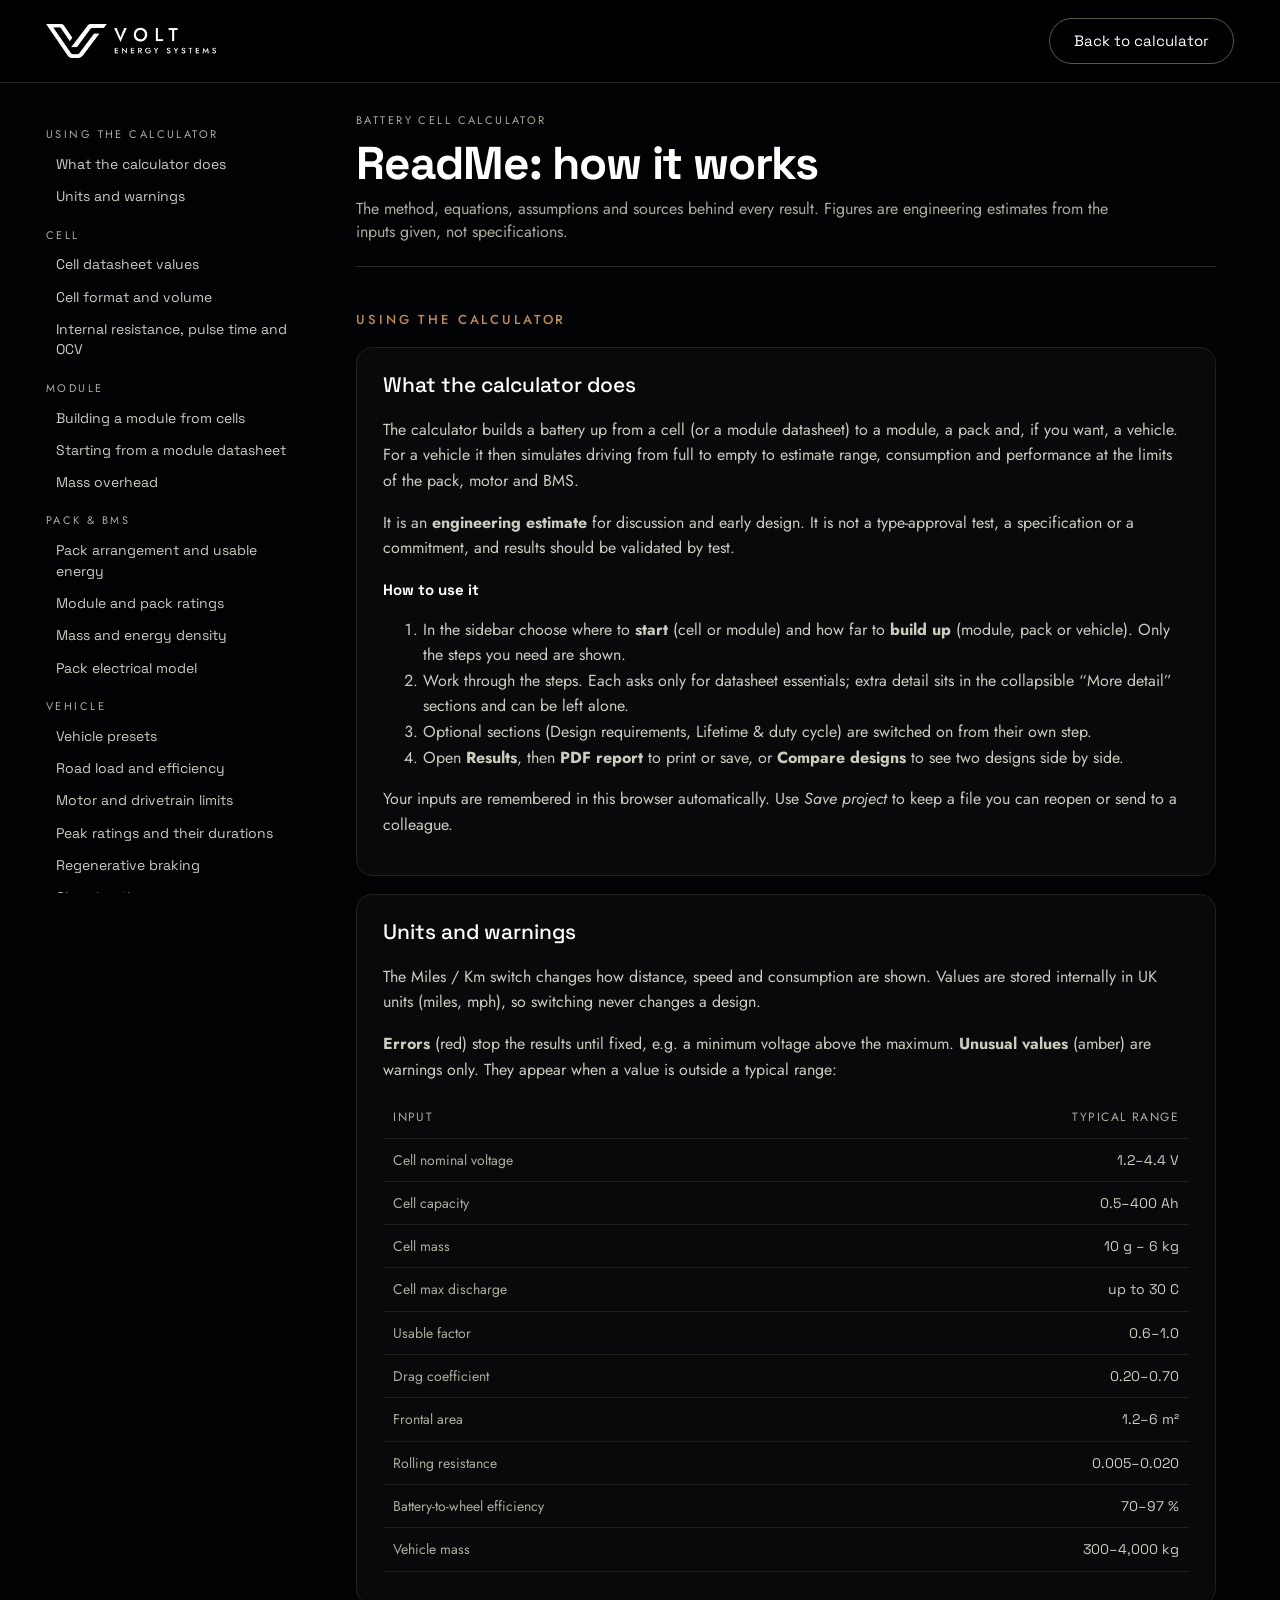
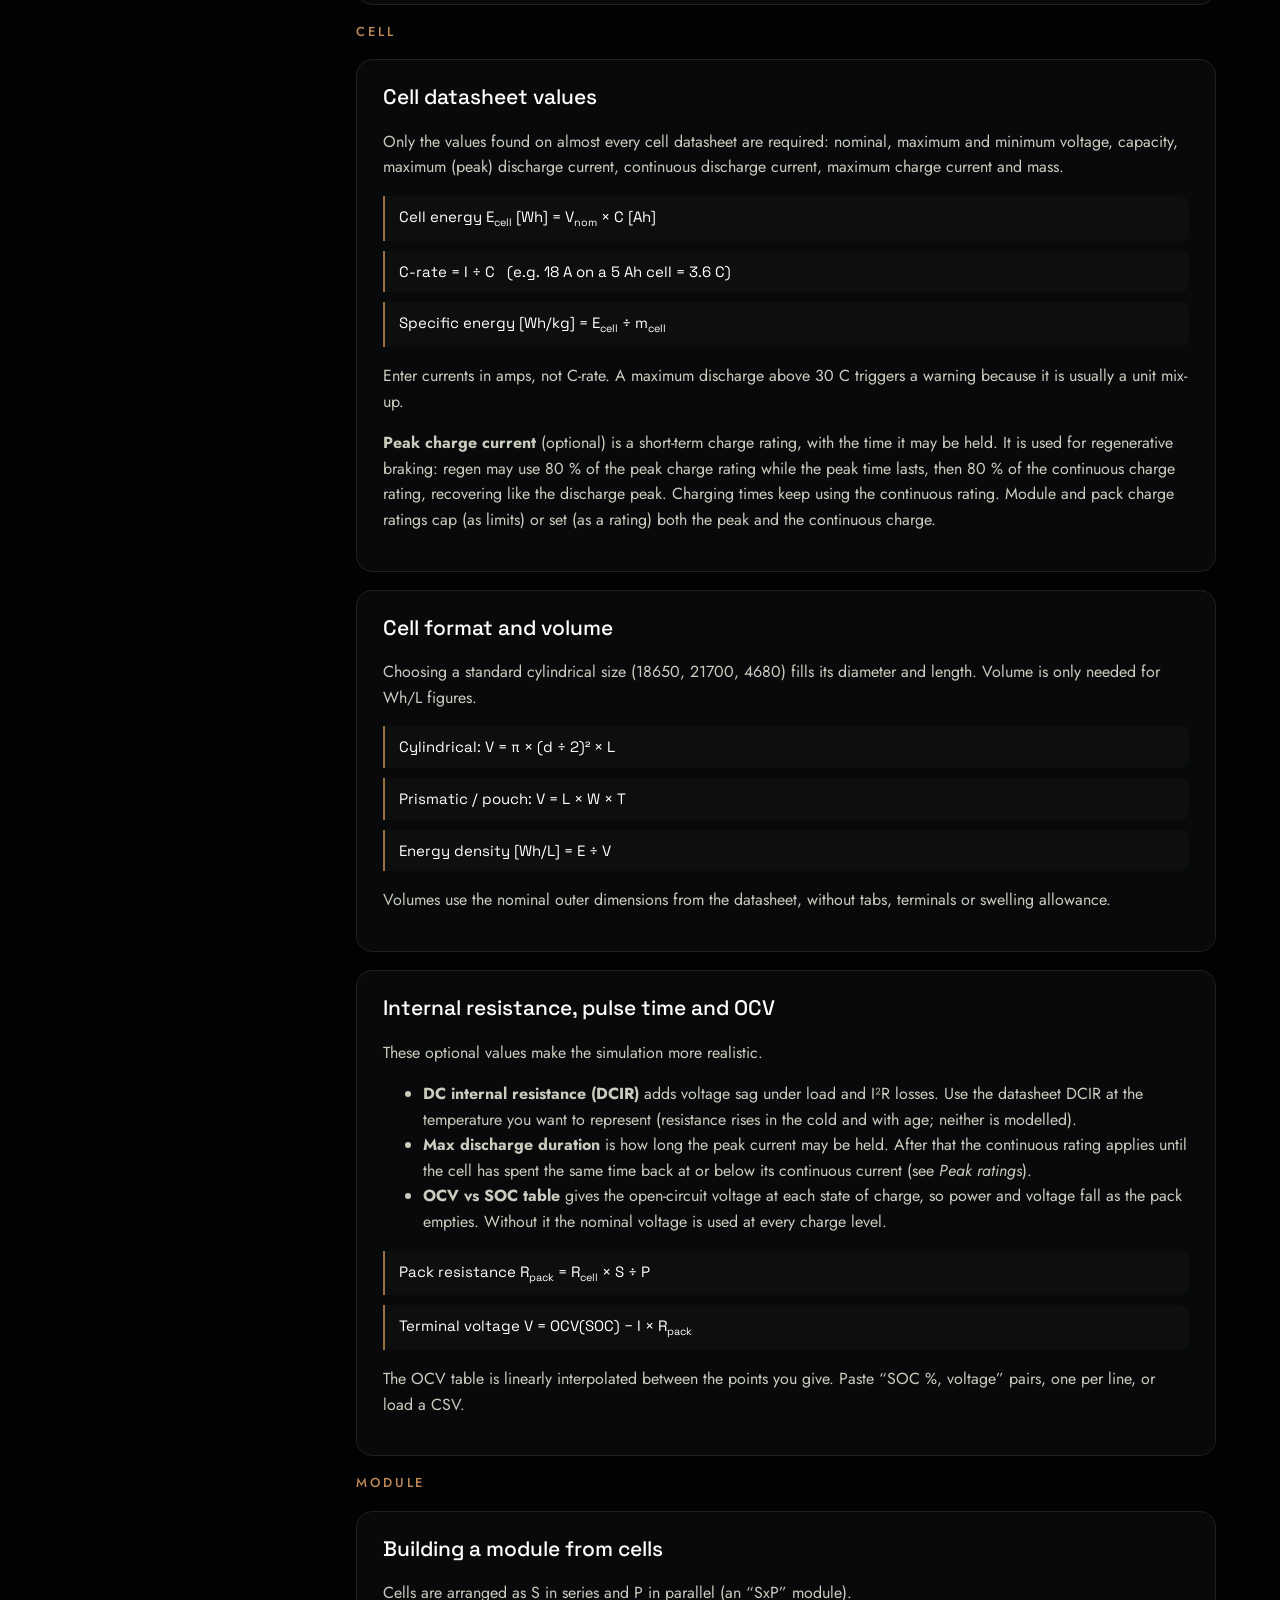
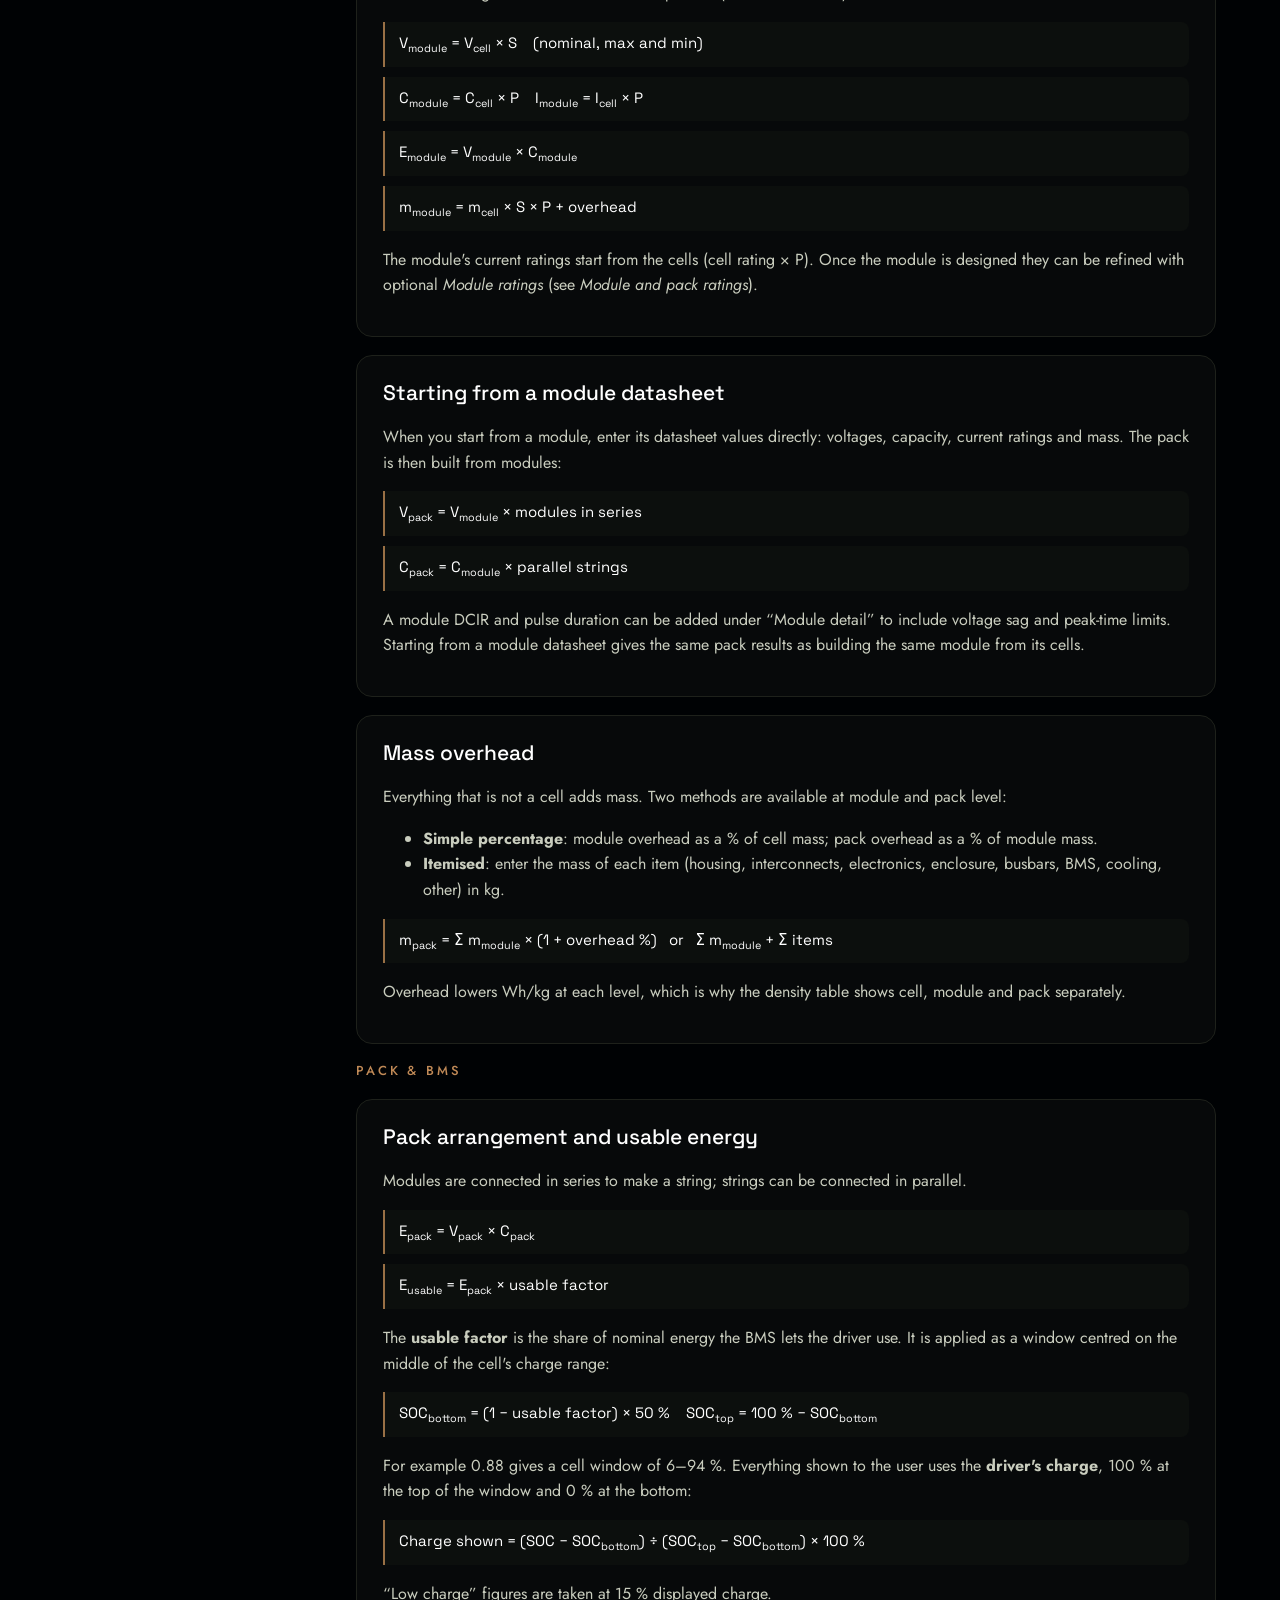
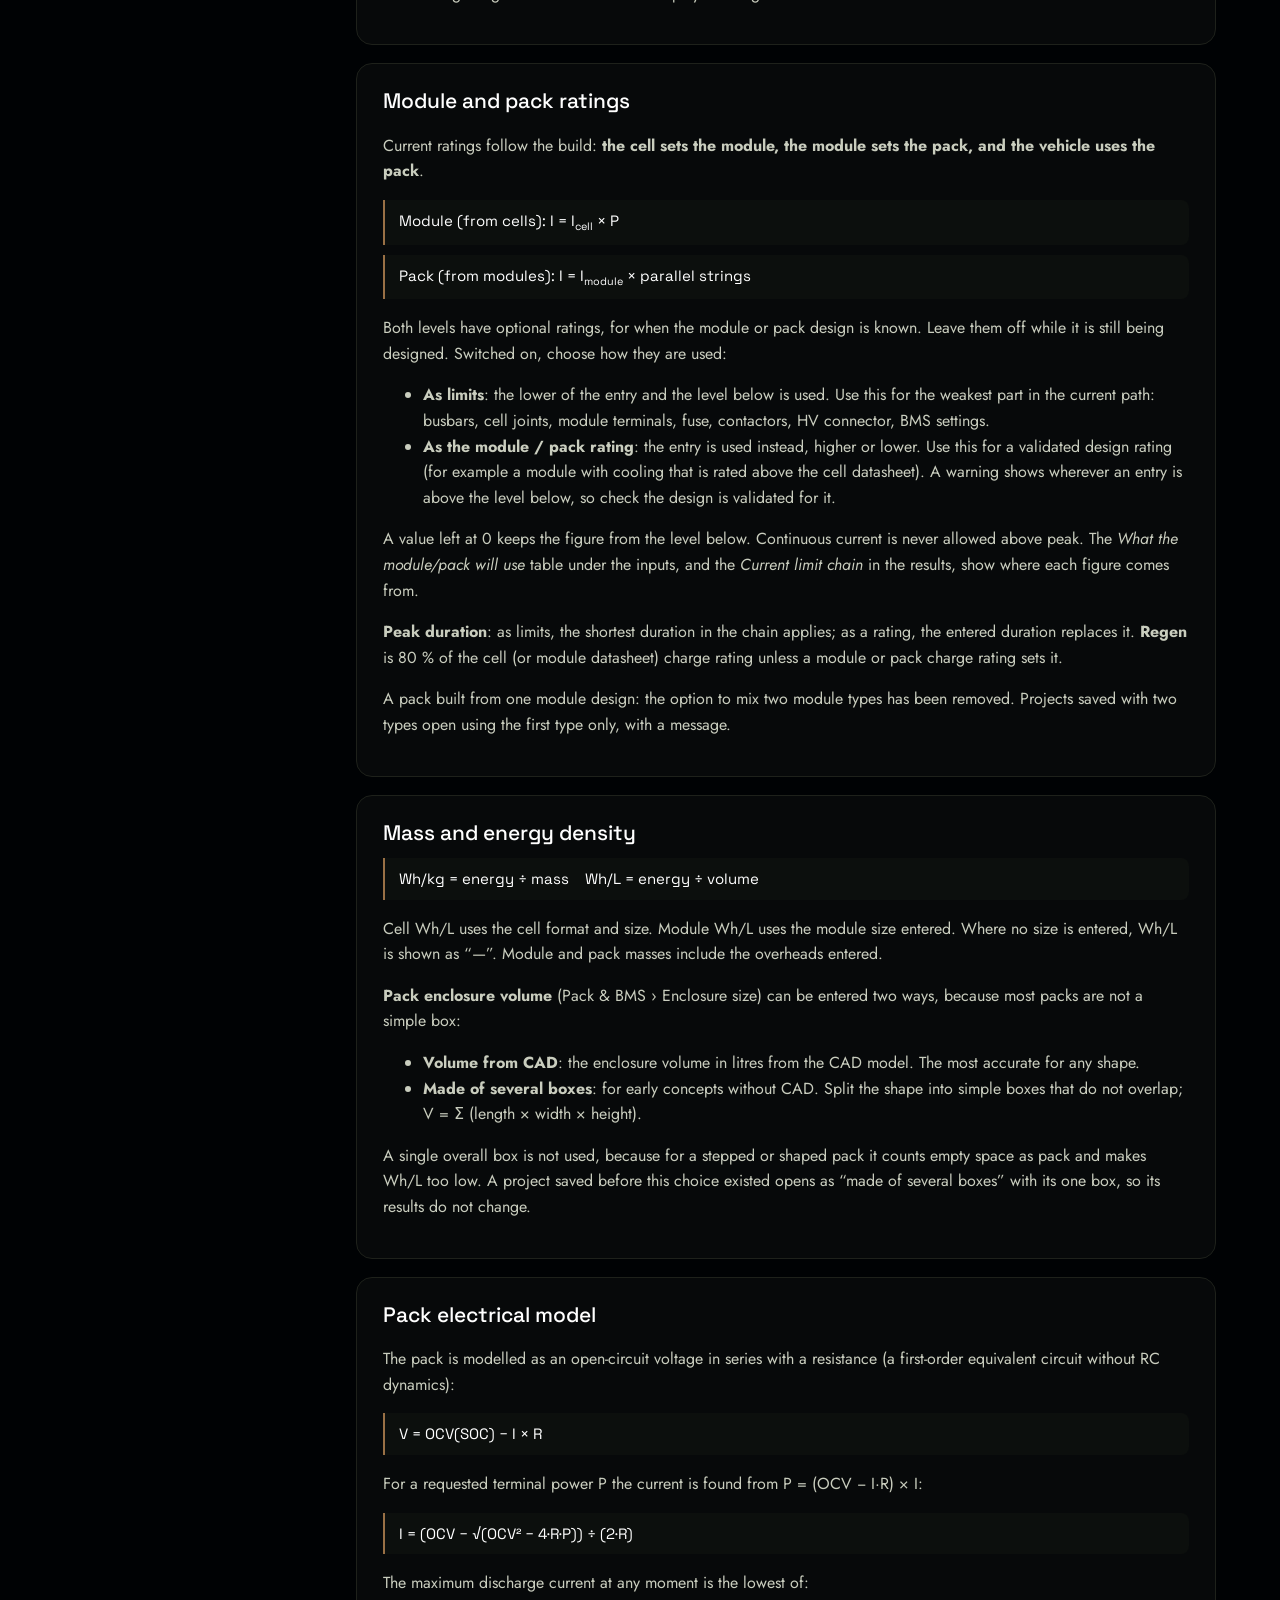
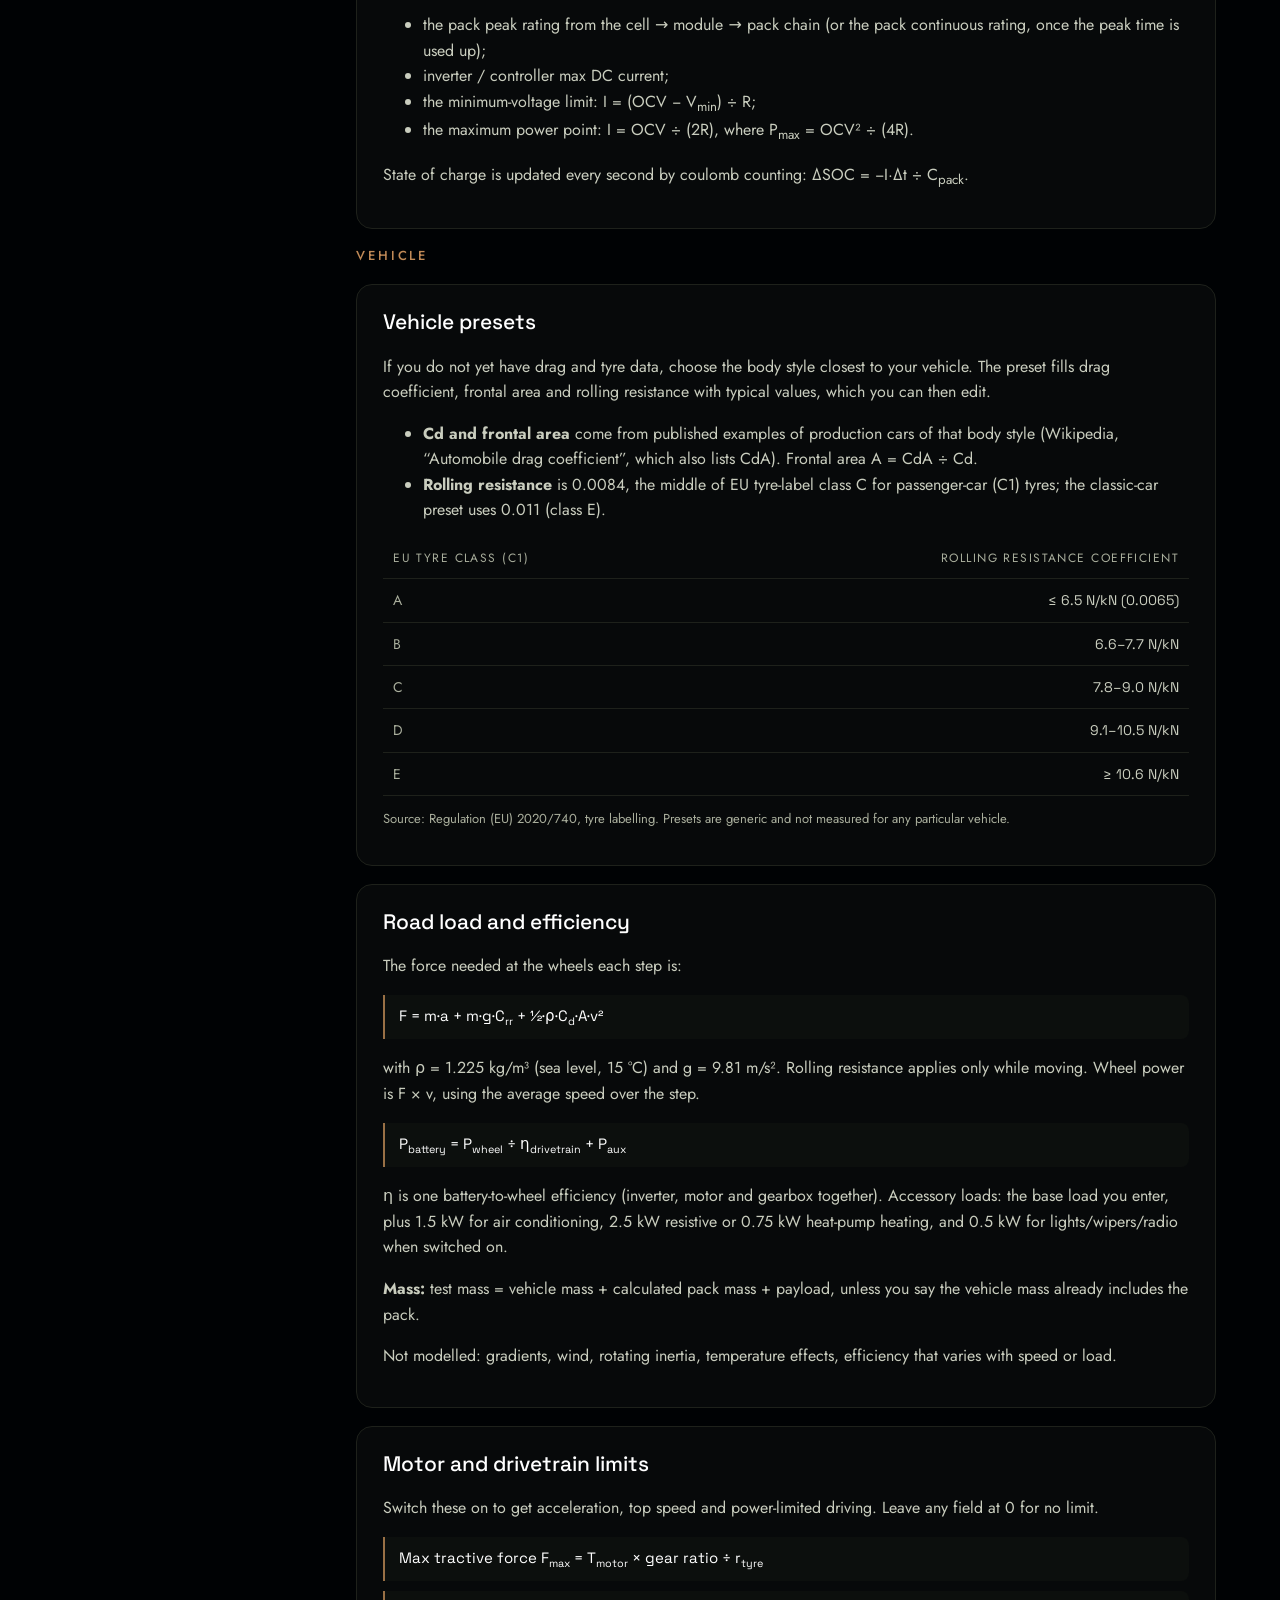
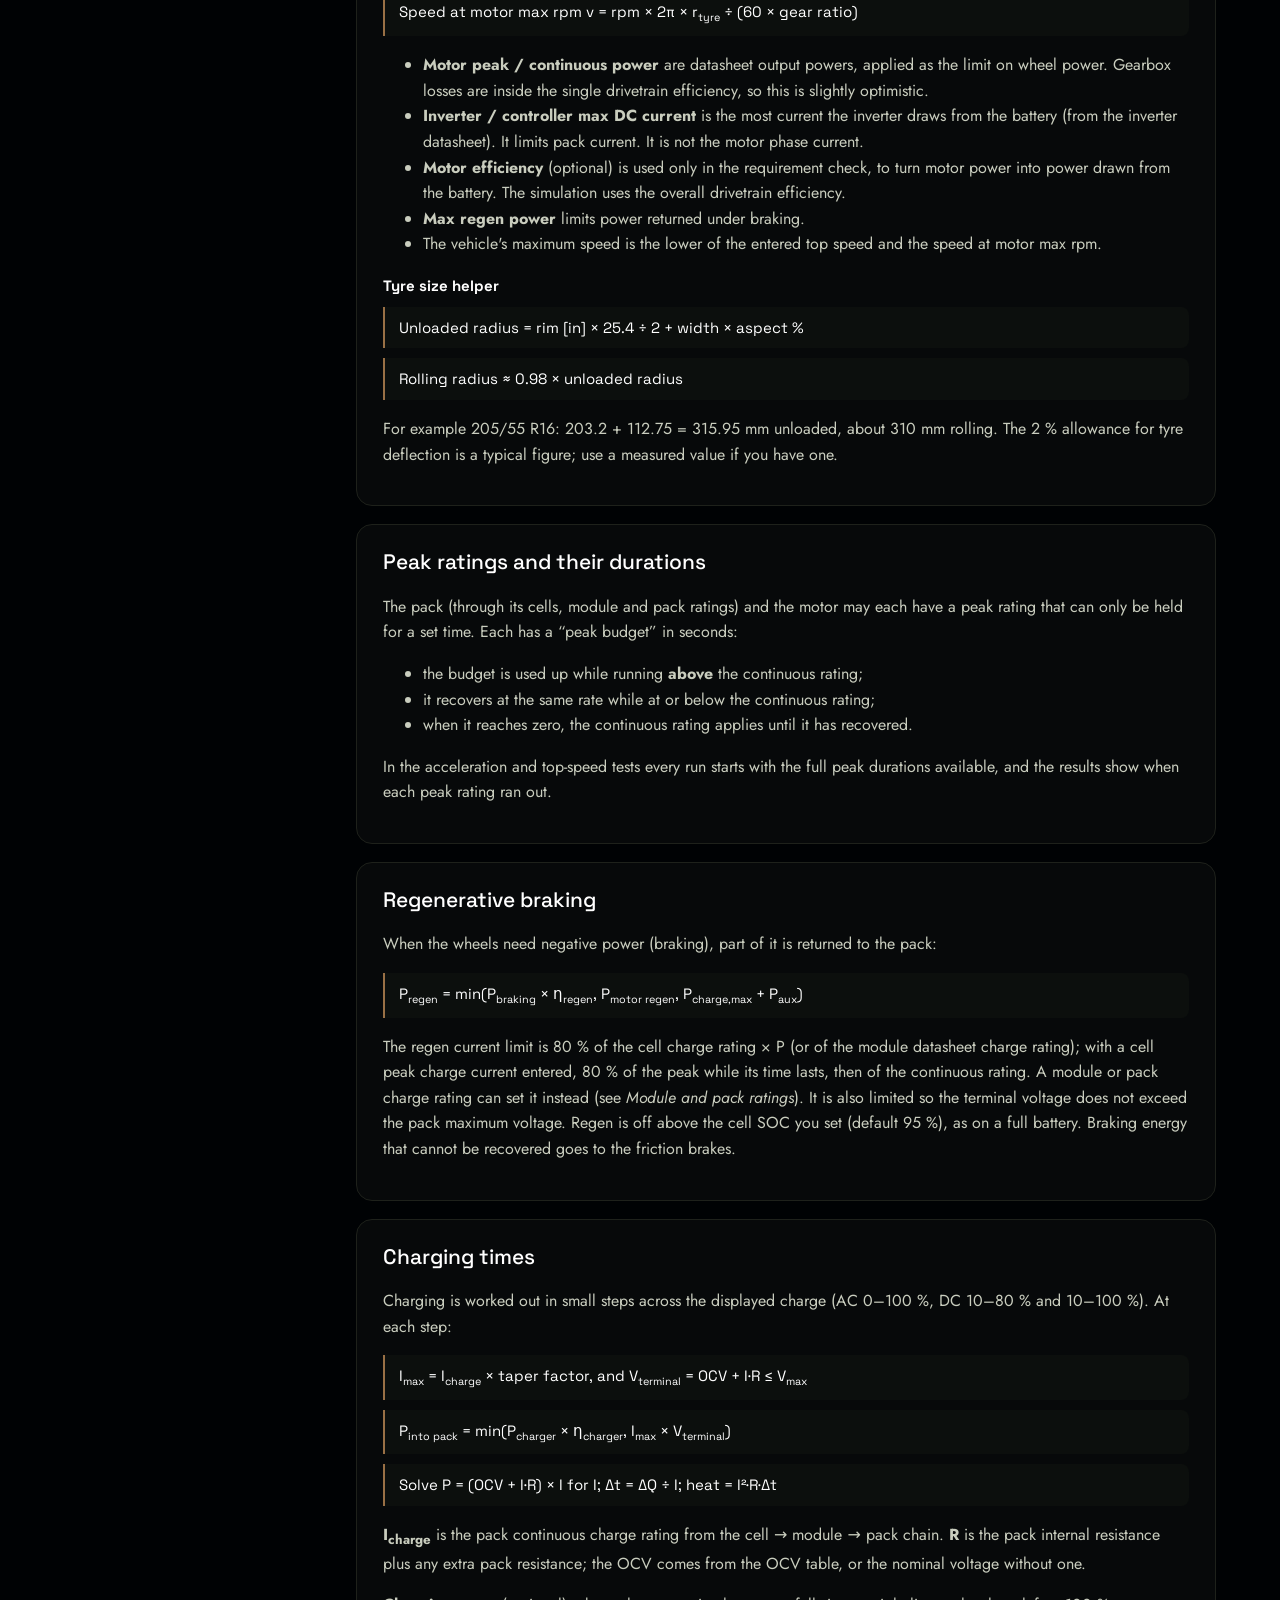
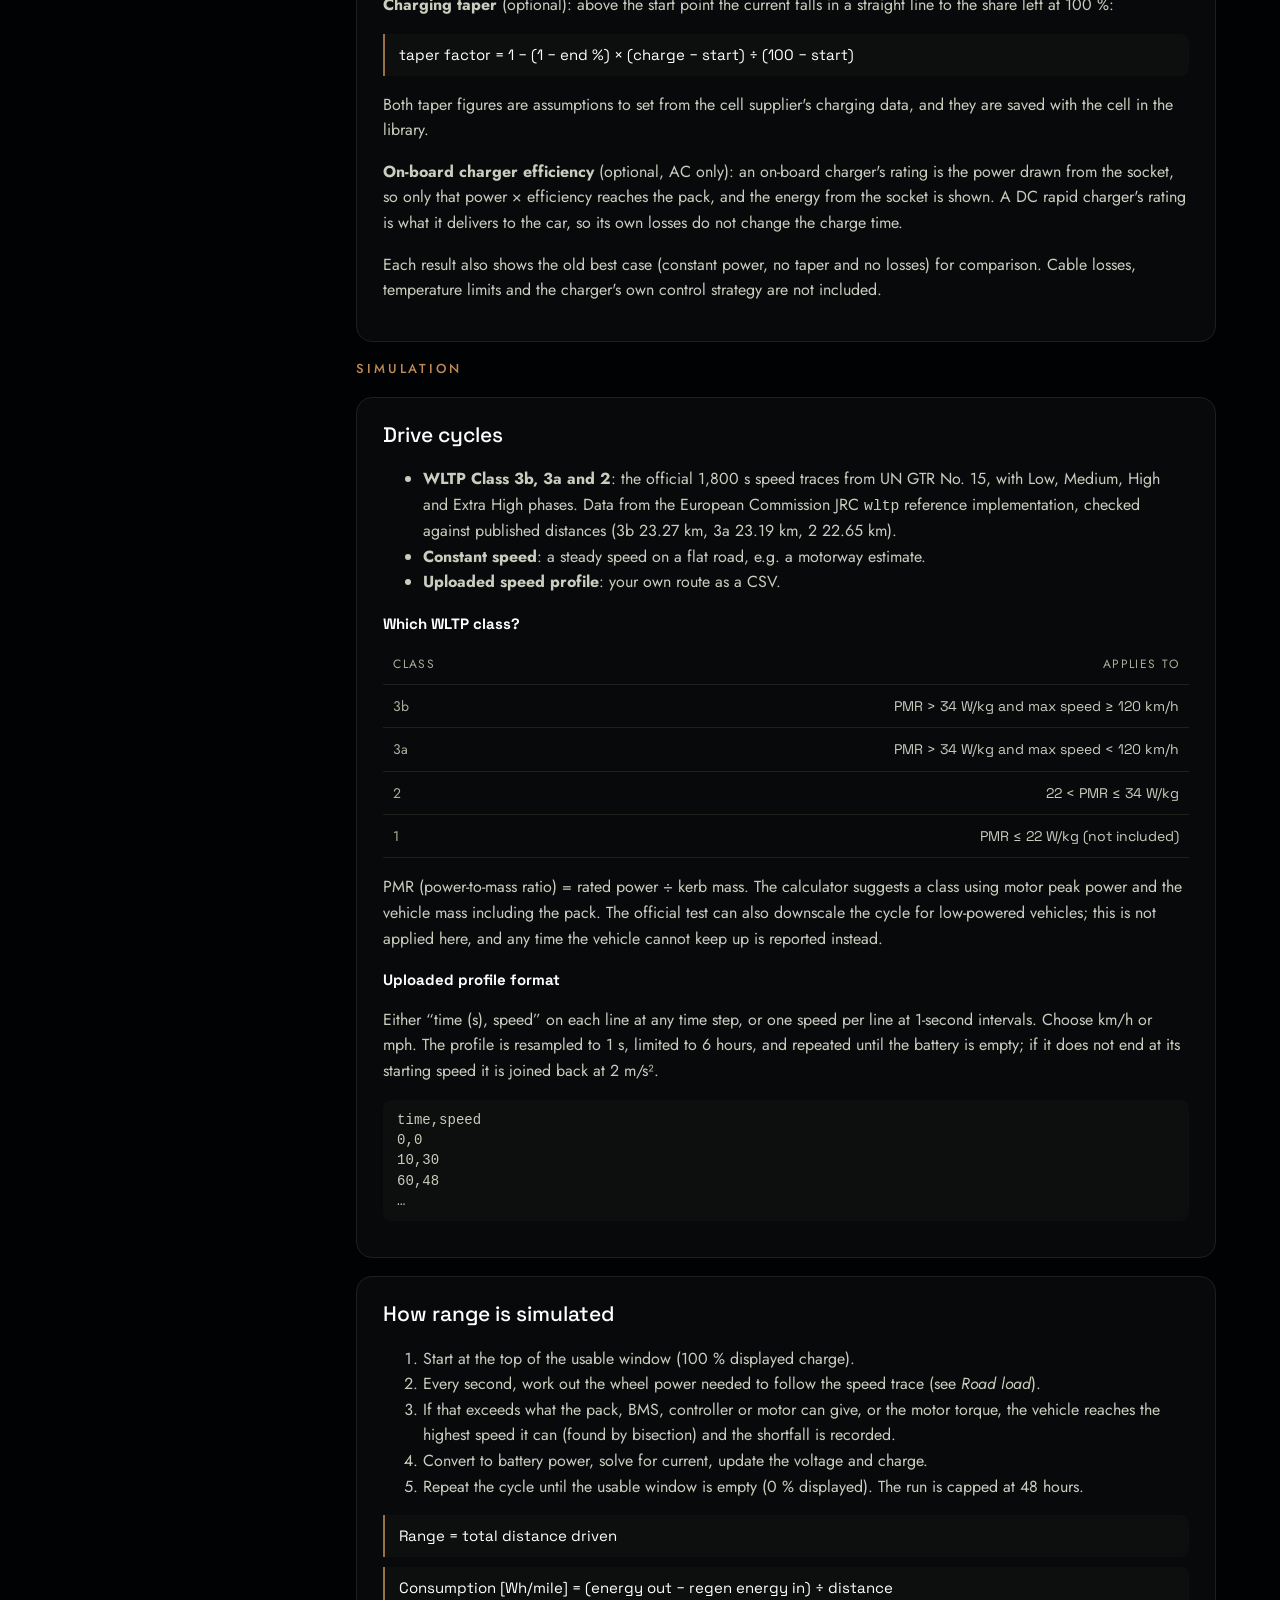
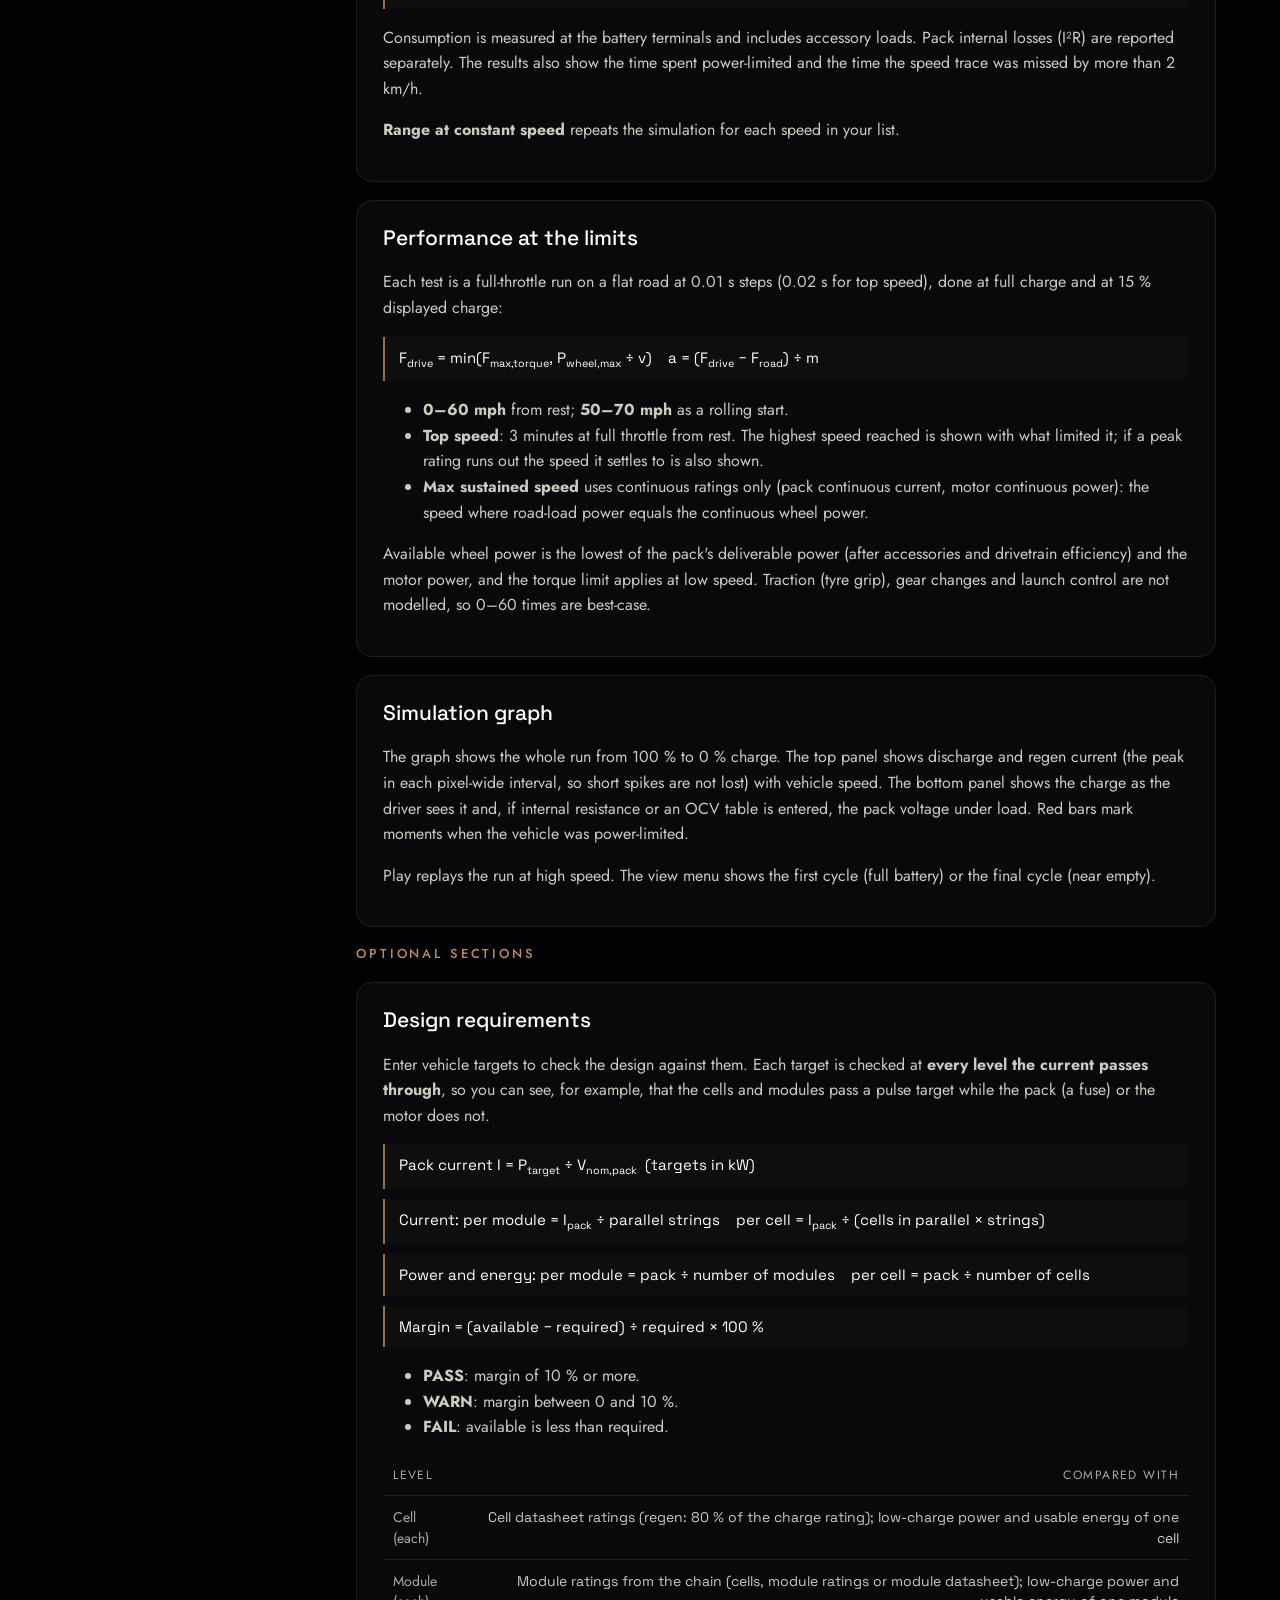
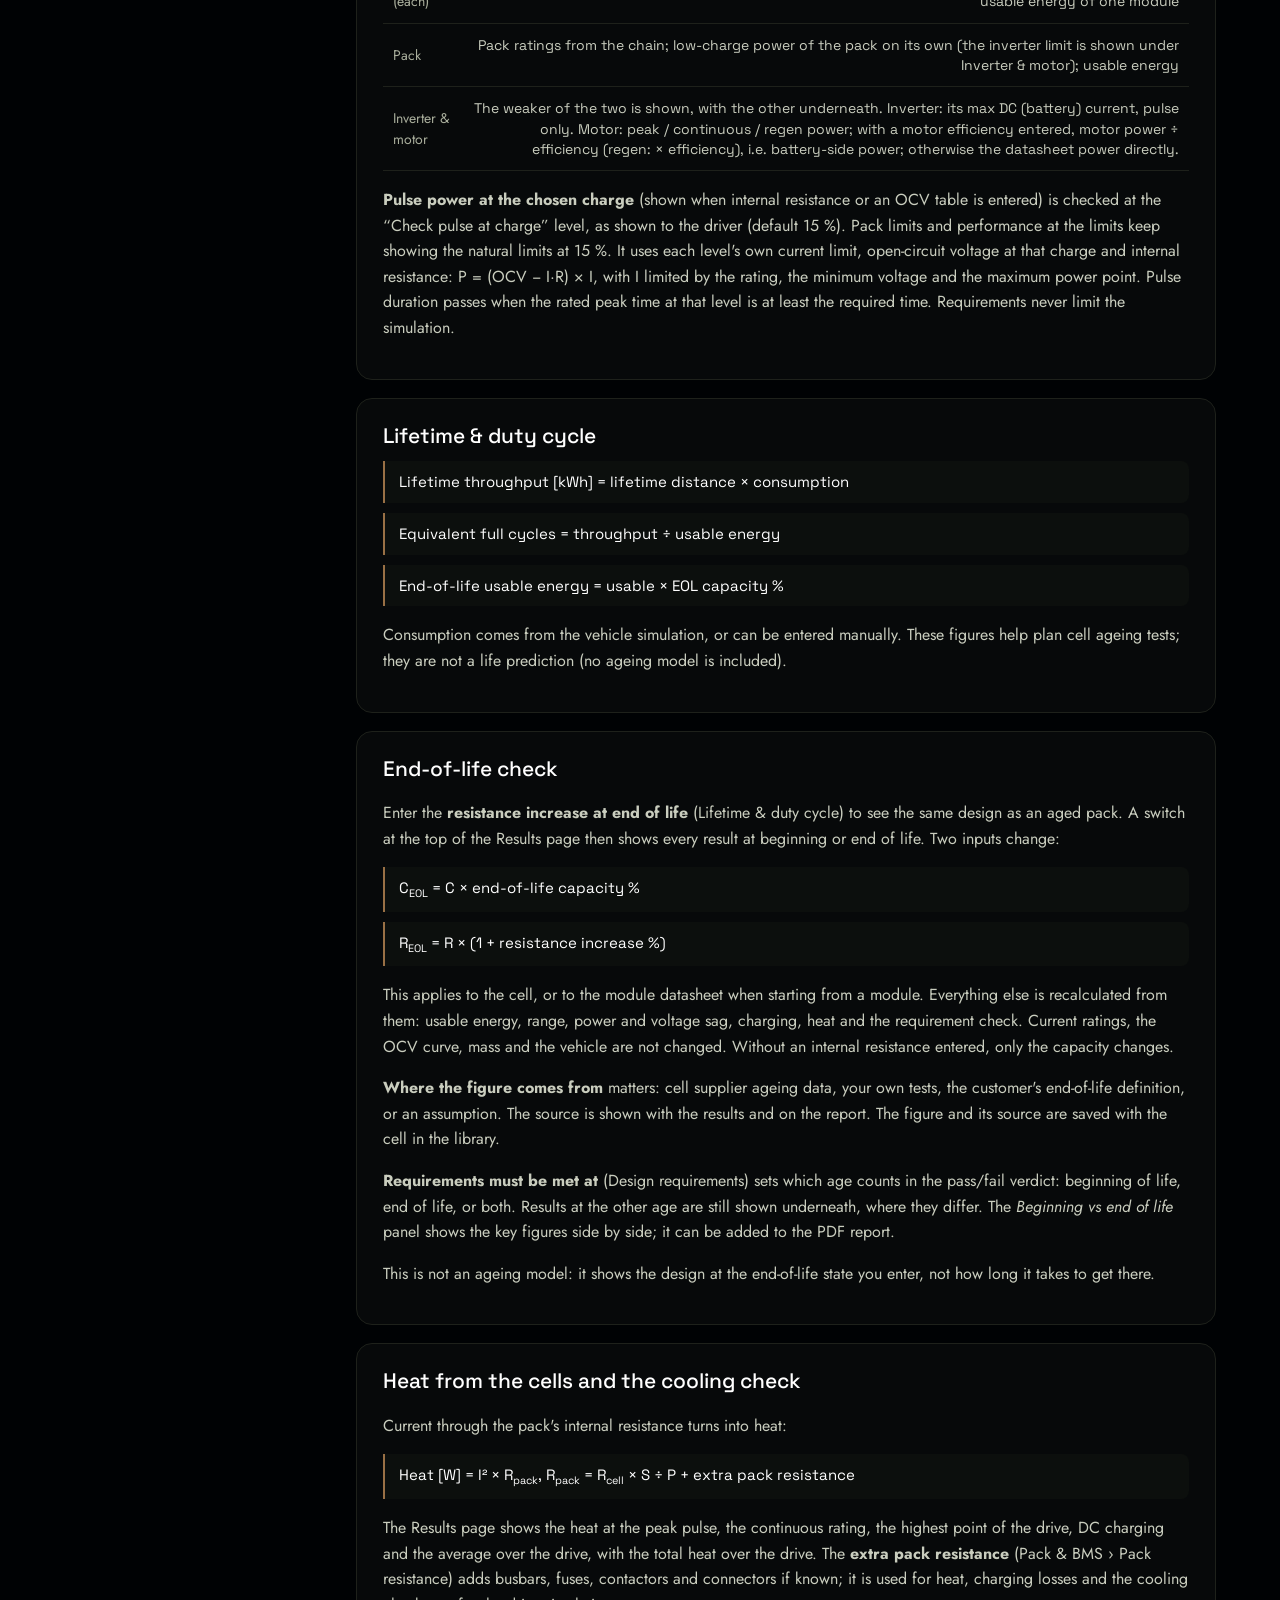
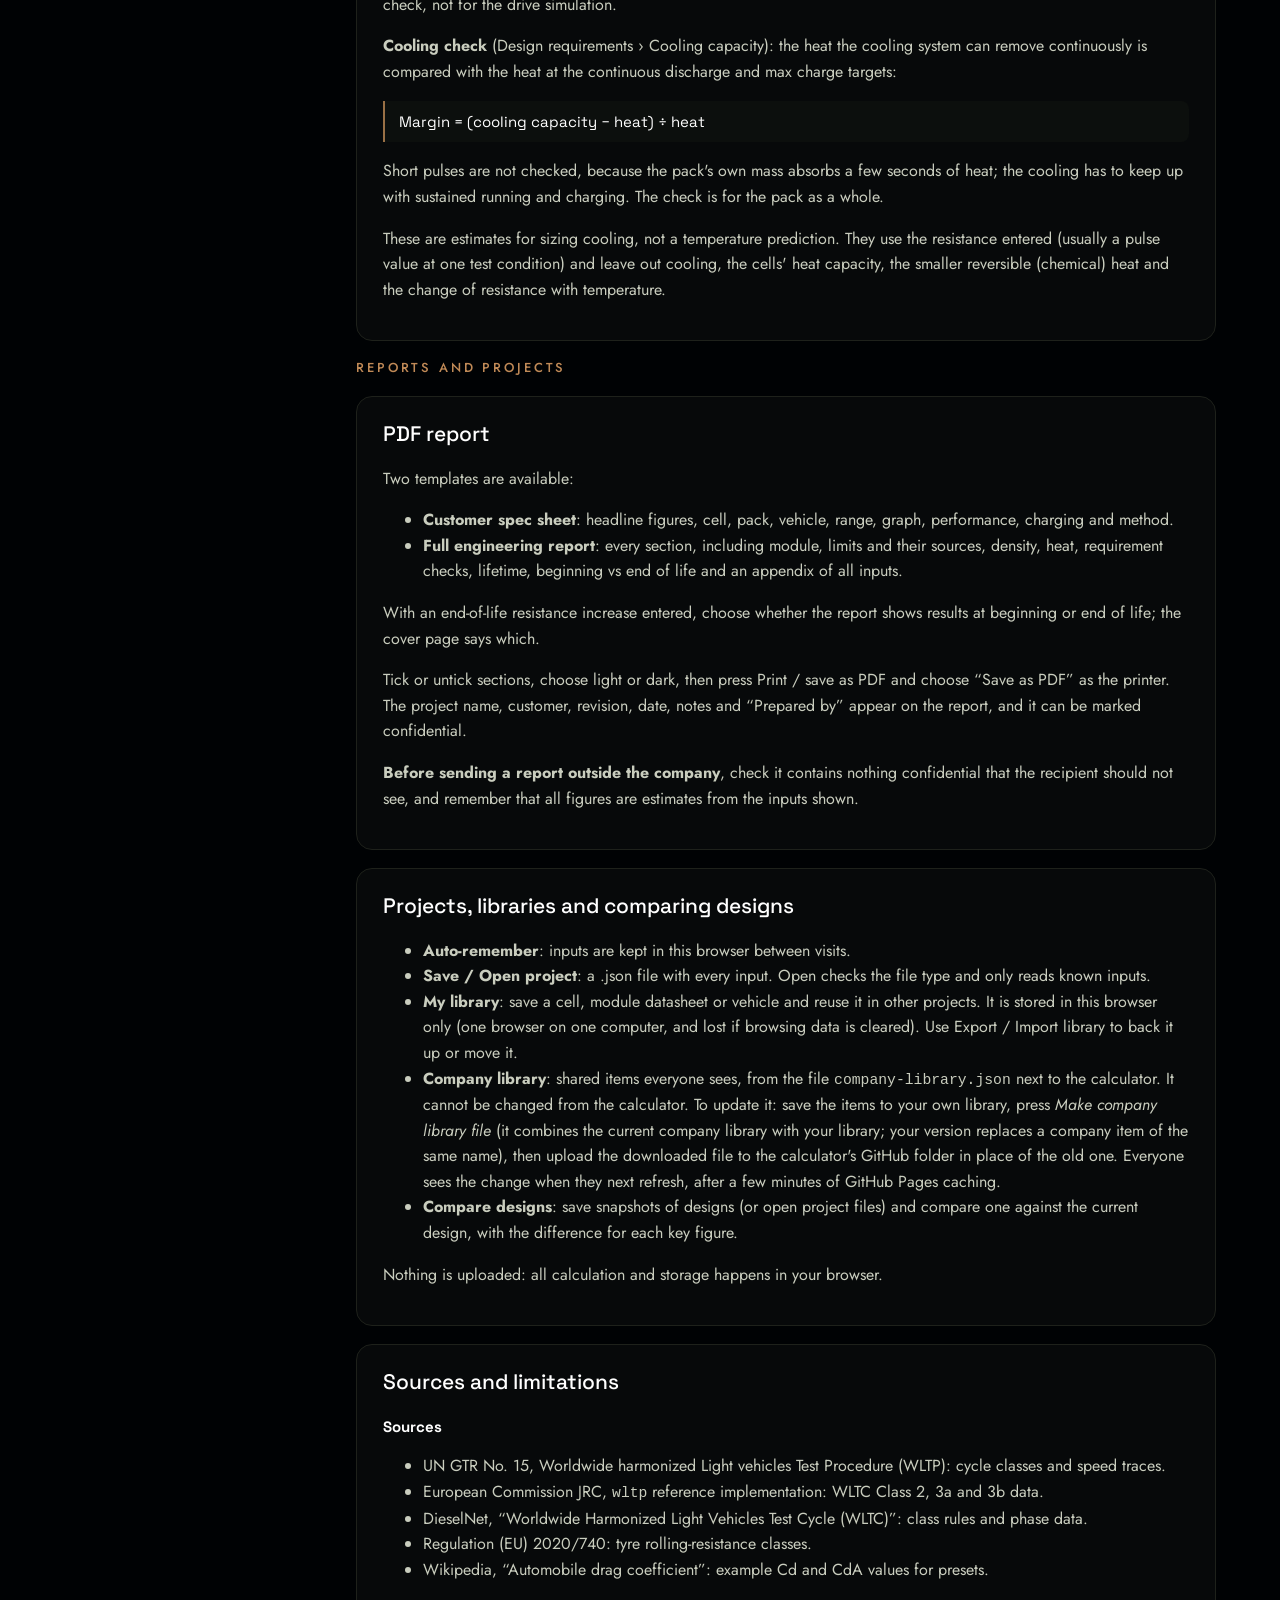
==== commit 3ef6db07: "Add files via upload" ====
--- a/readme.html
+++ b/readme.html
@@ -10,7 +10,7 @@
   <link rel="preconnect" href="https://fonts.googleapis.com">
   <link rel="preconnect" href="https://fonts.gstatic.com" crossorigin>
   <link href="https://fonts.googleapis.com/css2?family=Jost:wght@300;400;500;600&family=Space+Grotesk:wght@400;500;600;700&display=swap" rel="stylesheet">
-  <link rel="stylesheet" href="styles.css?v=2.12.3">
+  <link rel="stylesheet" href="styles.css?v=2.12.4">
 </head>
 <body class="readme-page">
   <header class="readme-top">
@@ -28,7 +28,7 @@
       <div id="readmeBody"></div>
     </main>
   </div>
-  <script src="readme-content.js?v=2.12.3"></script>
+  <script src="readme-content.js?v=2.12.4"></script>
   <script>
     (function () {
       var R = window.VoltReadme;
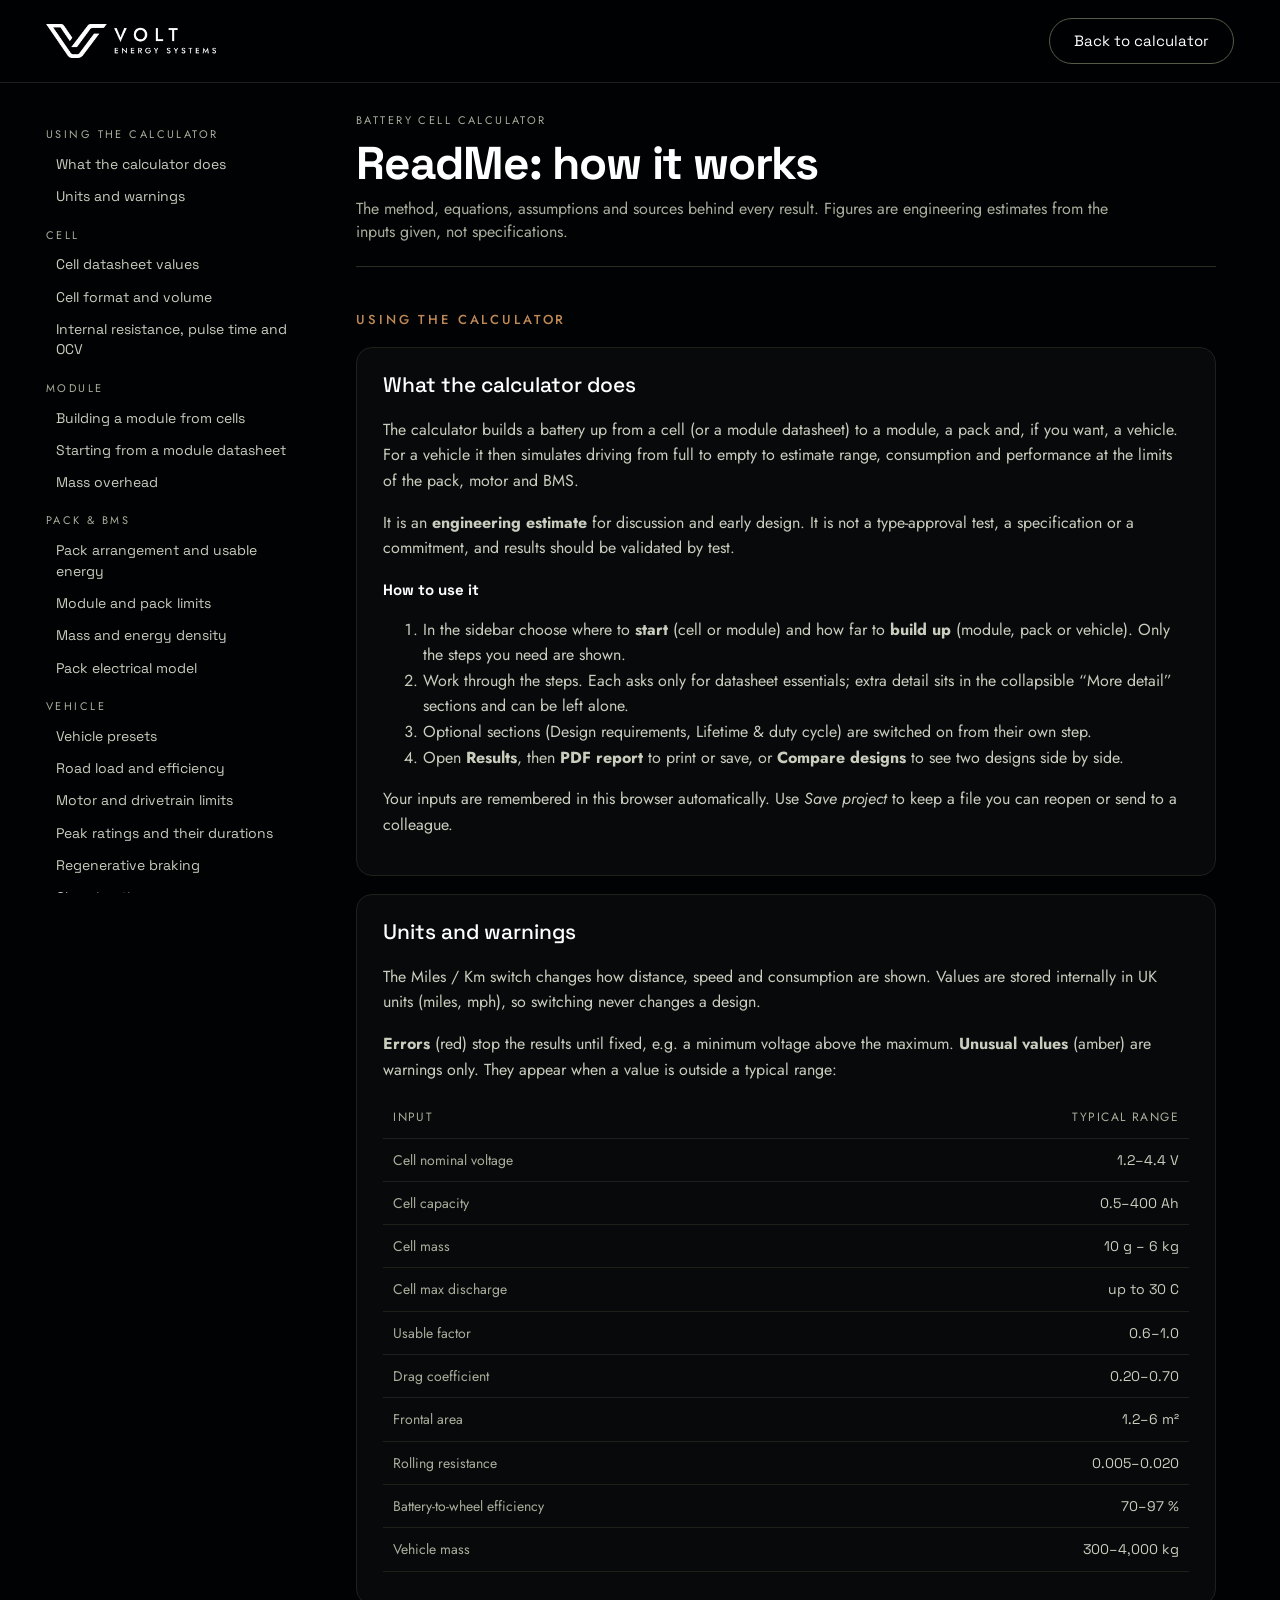
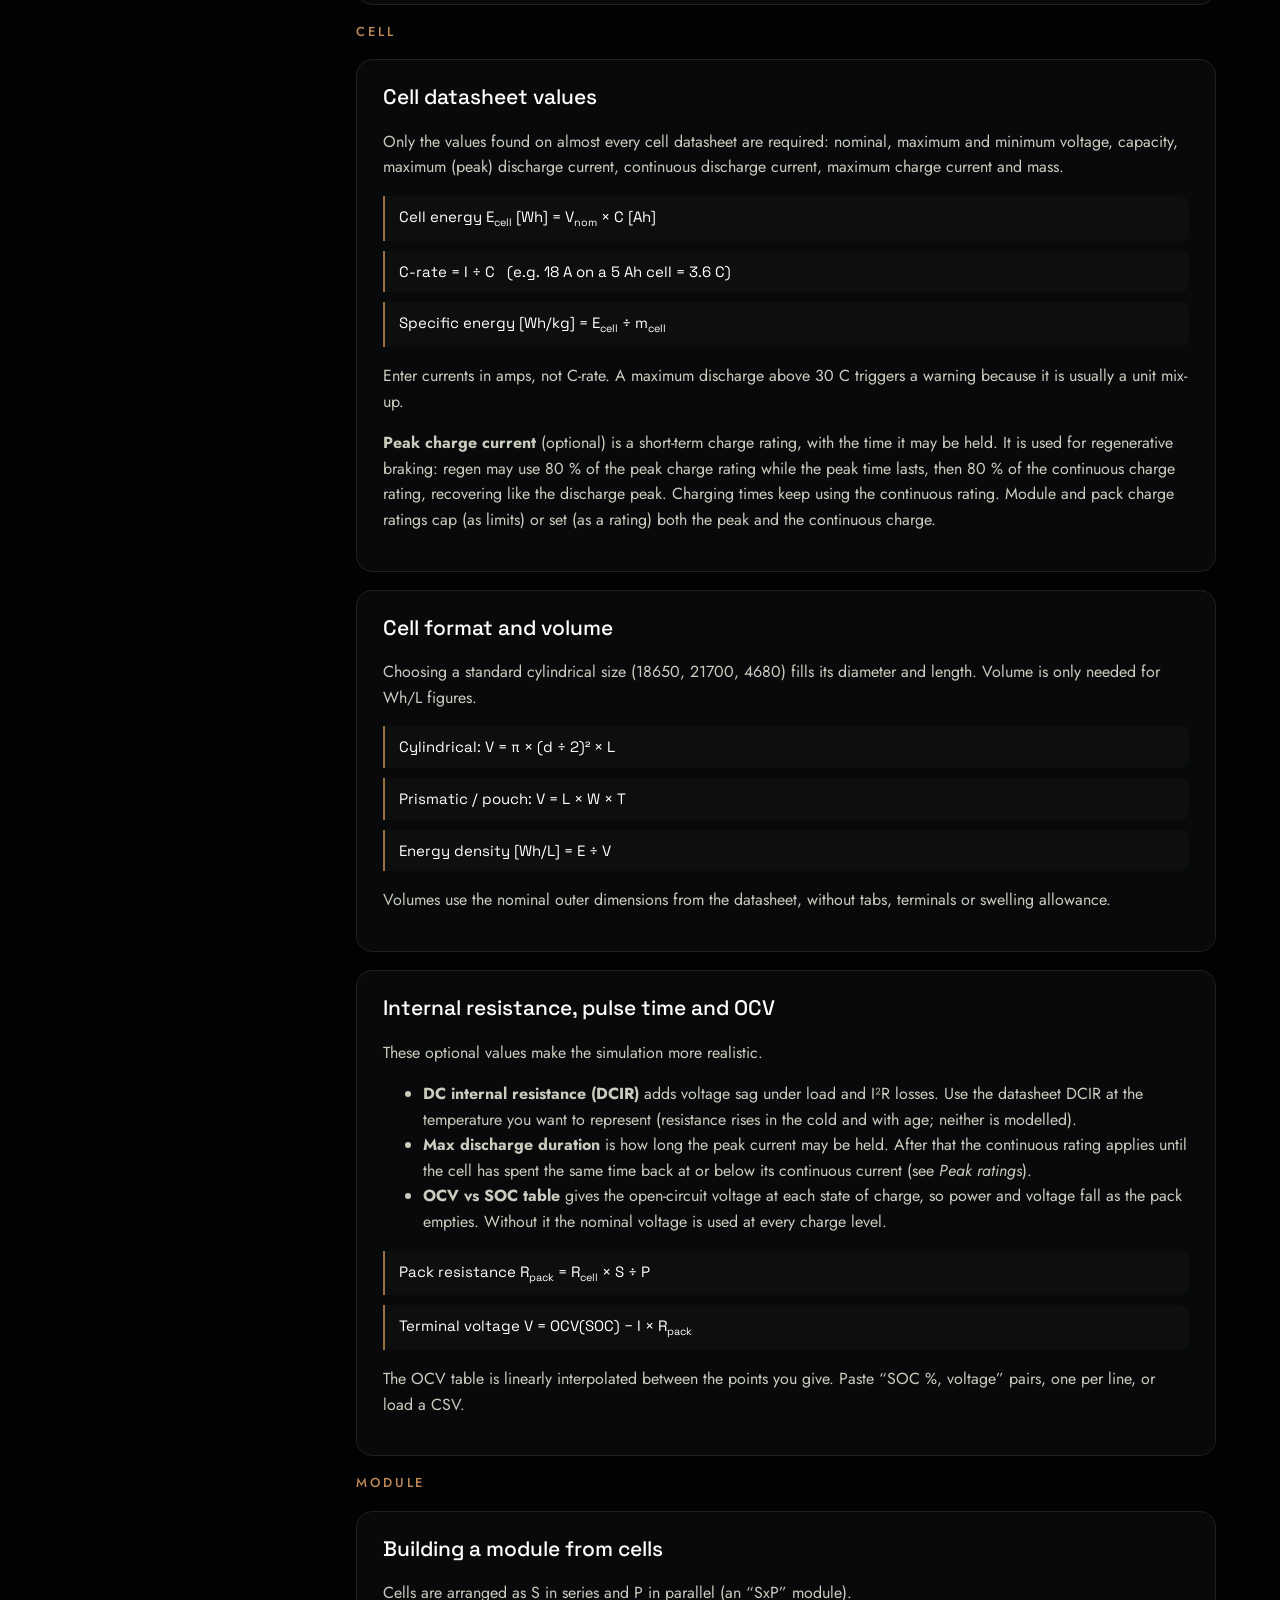
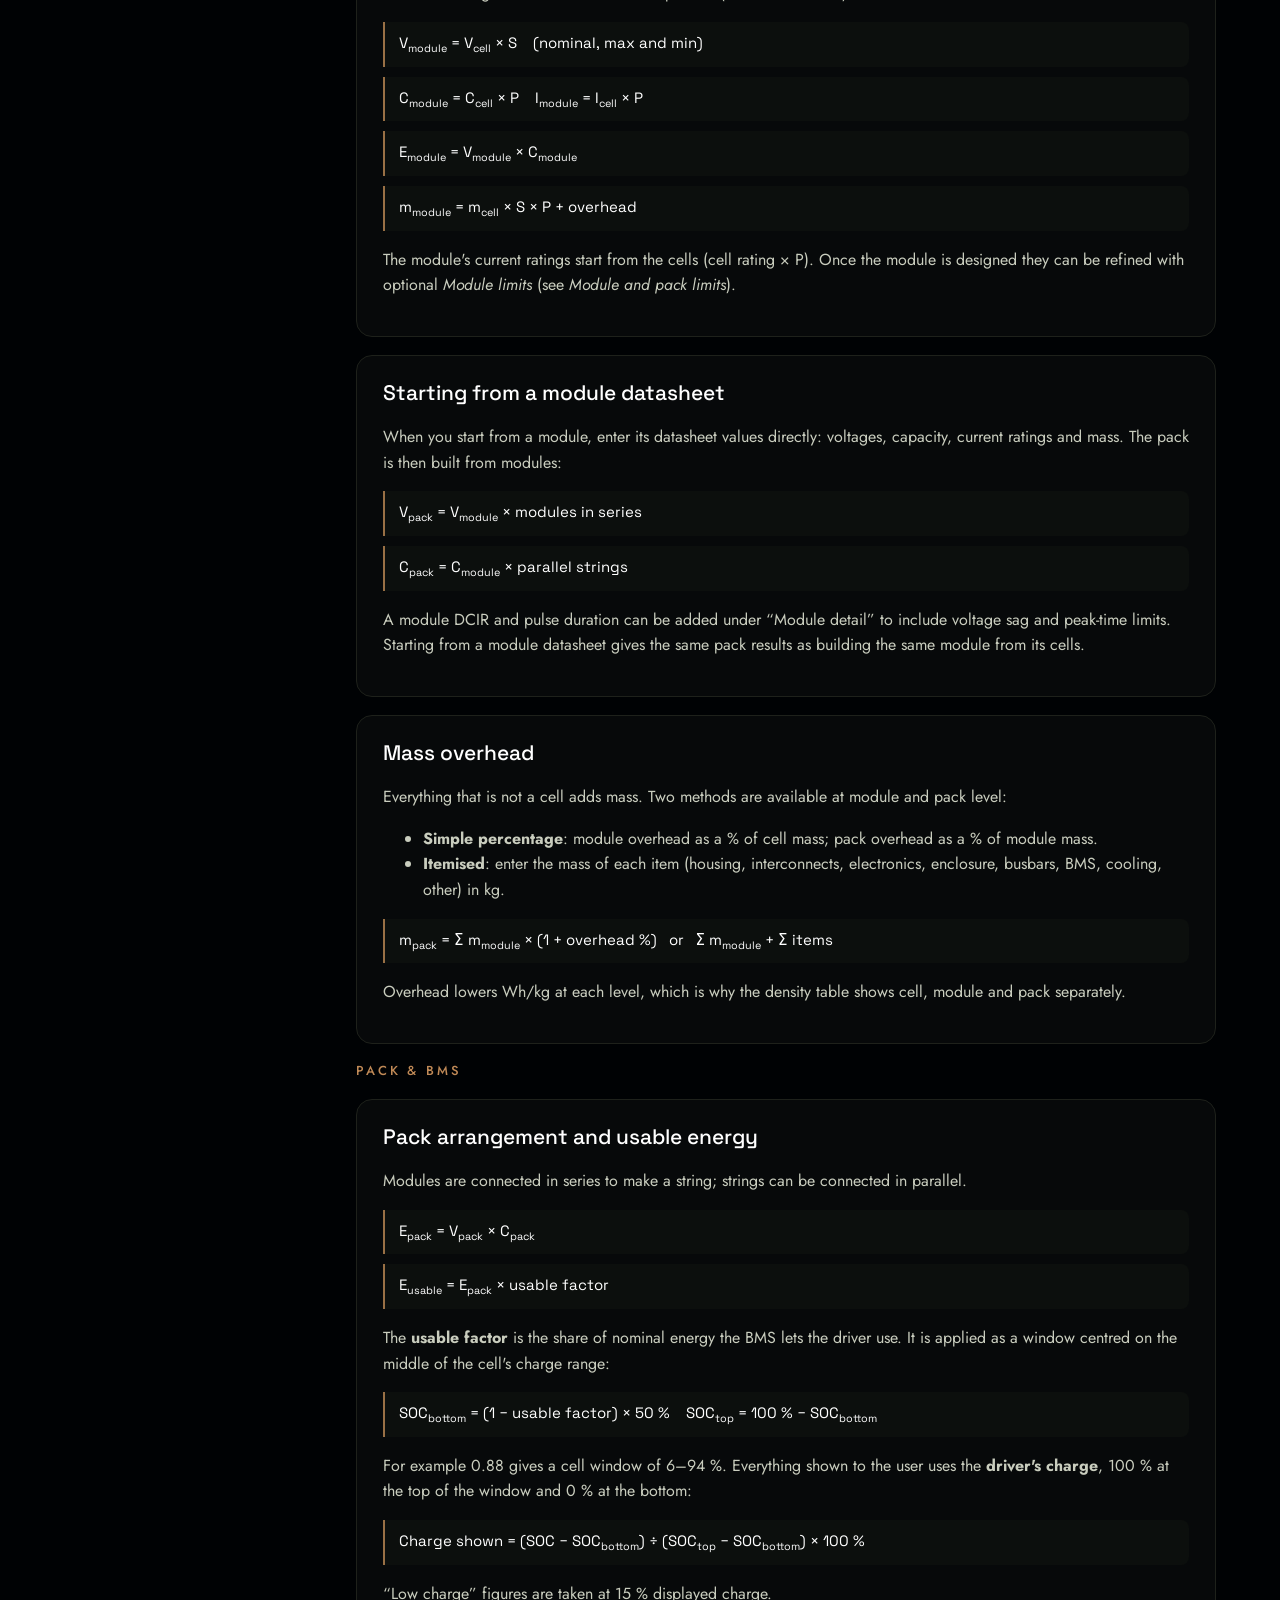
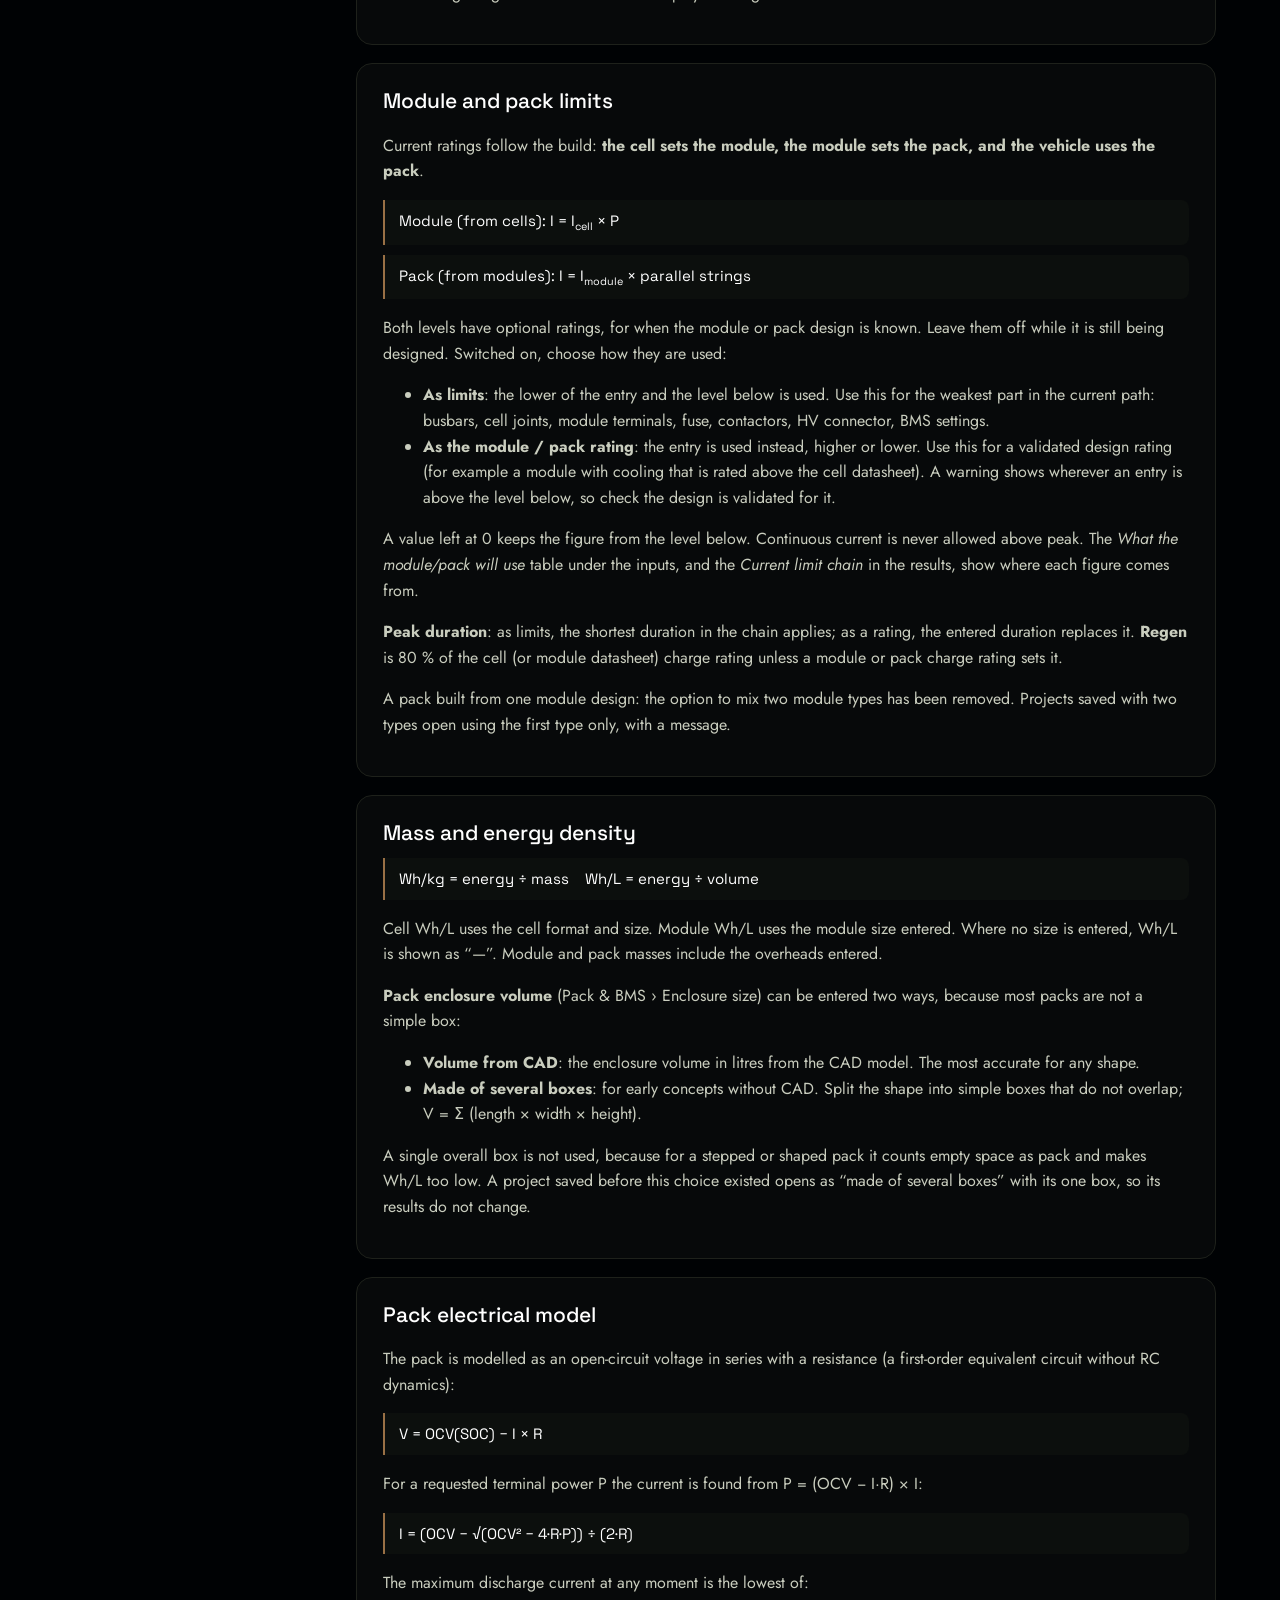
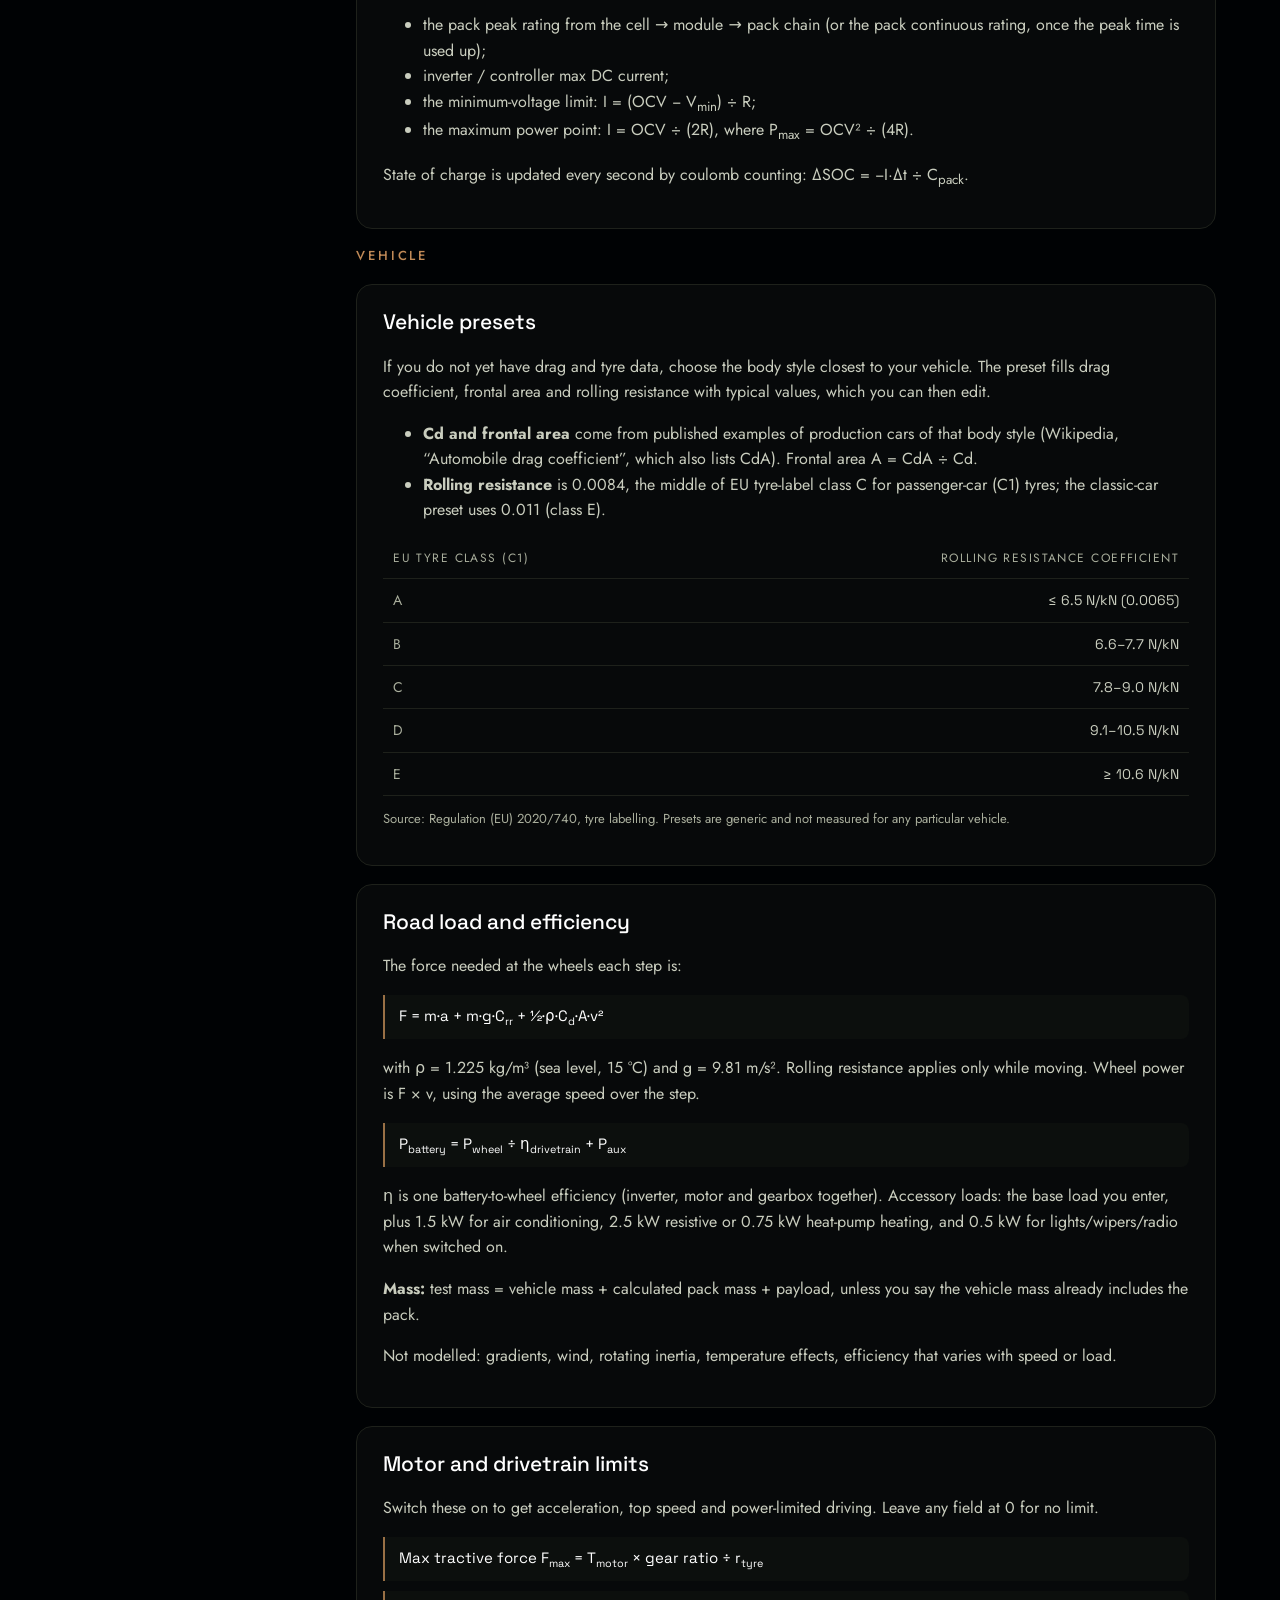
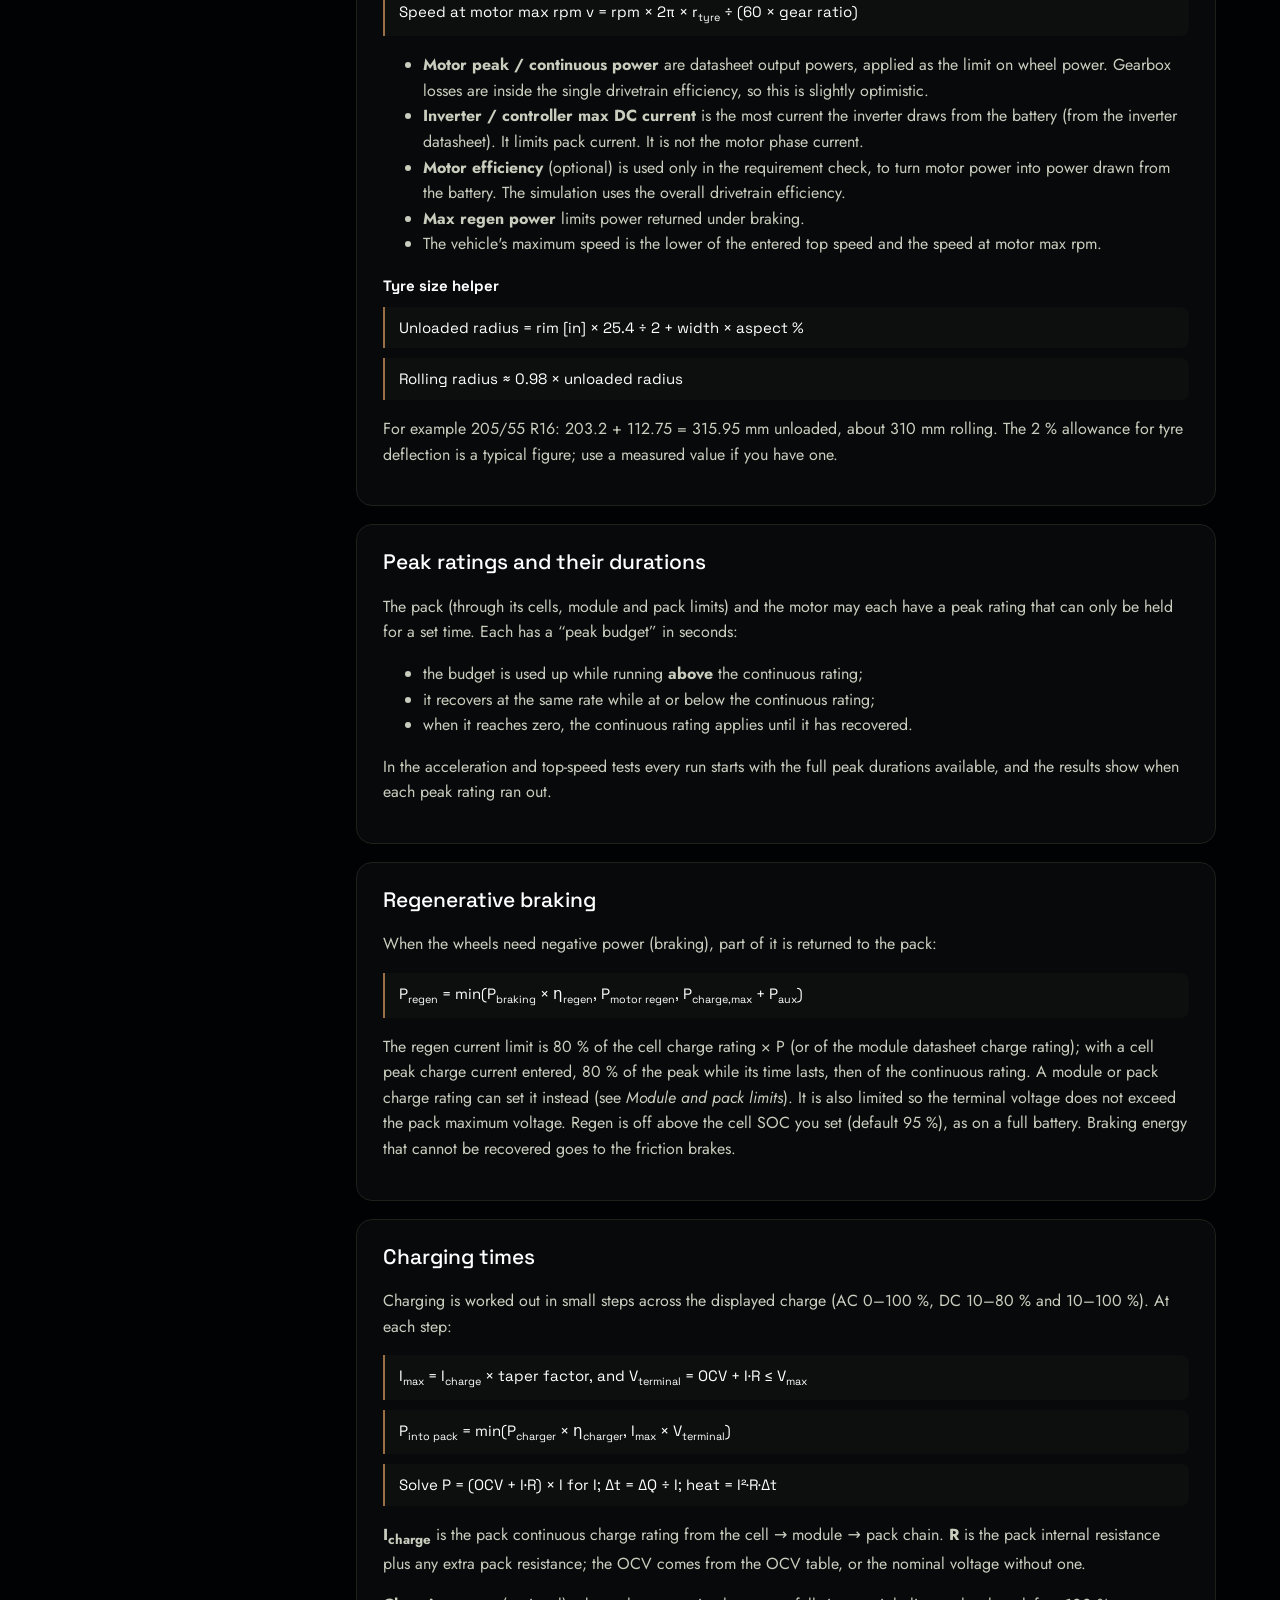
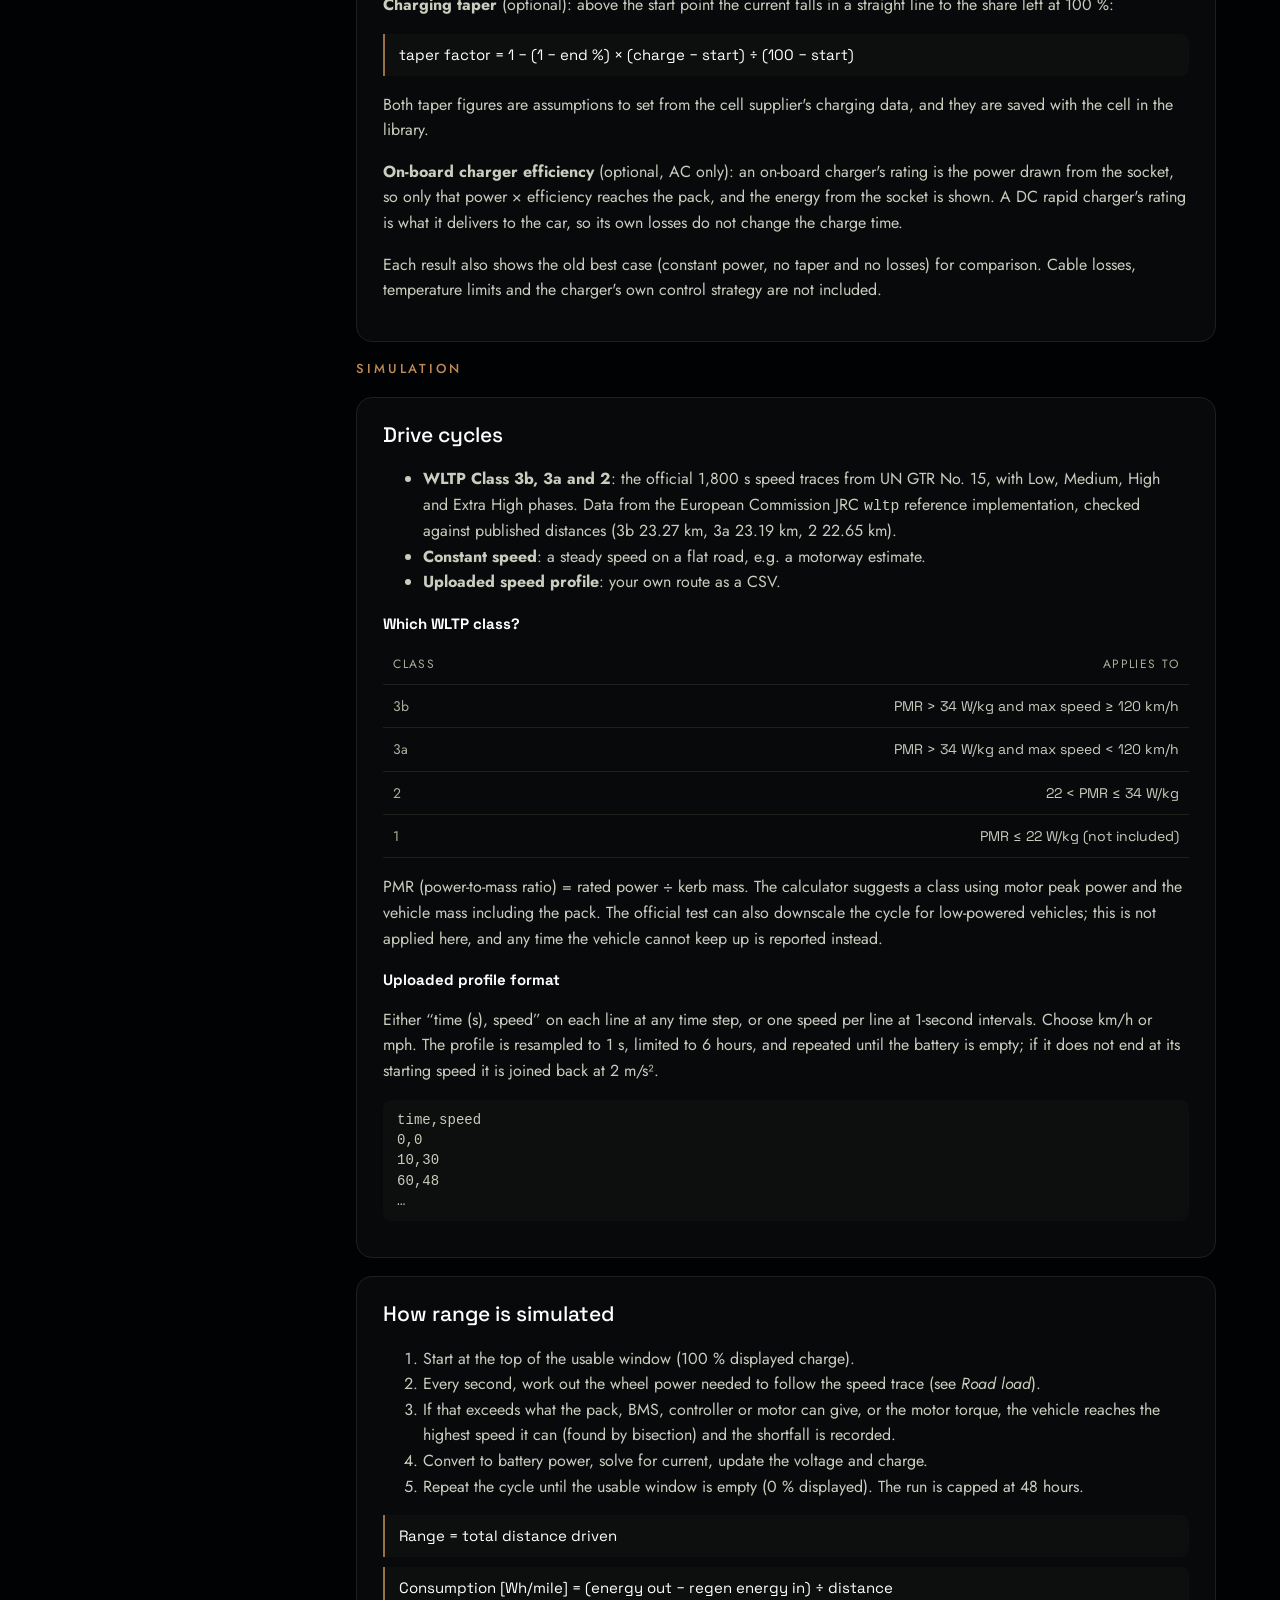
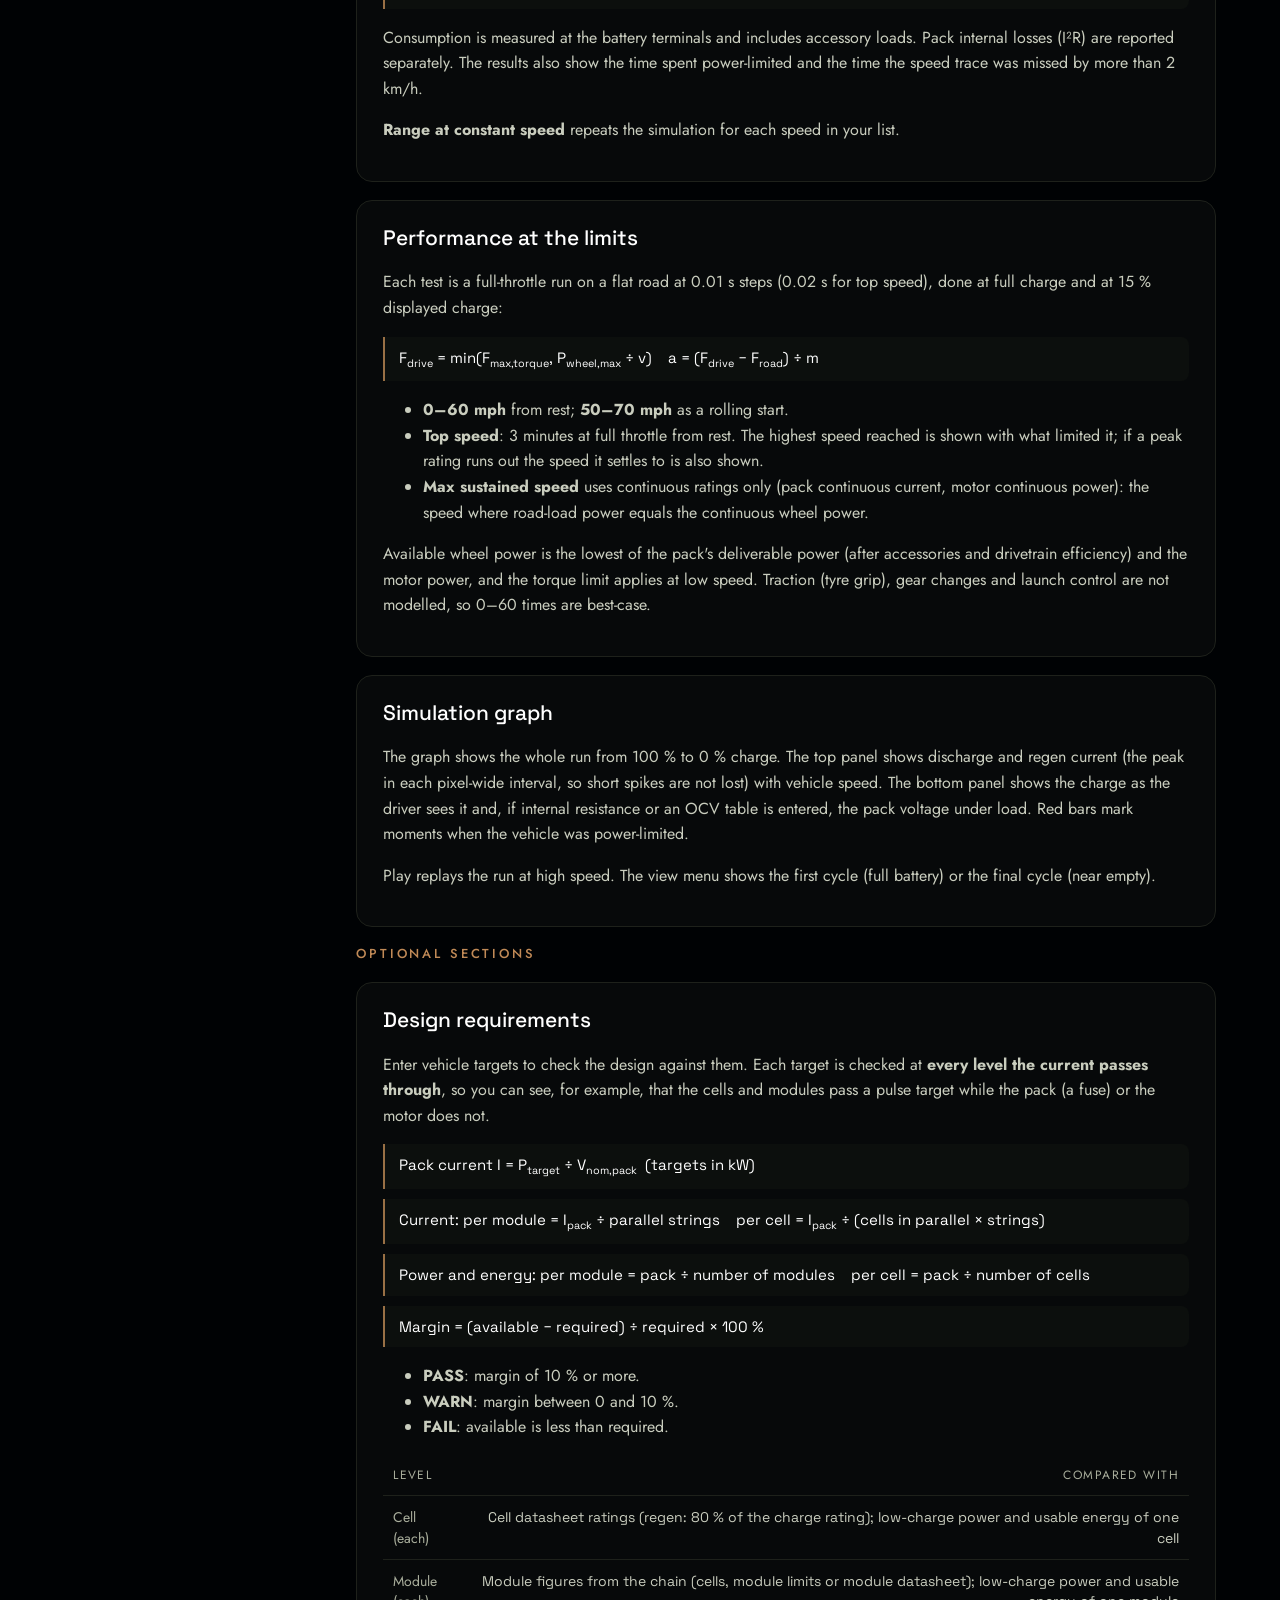
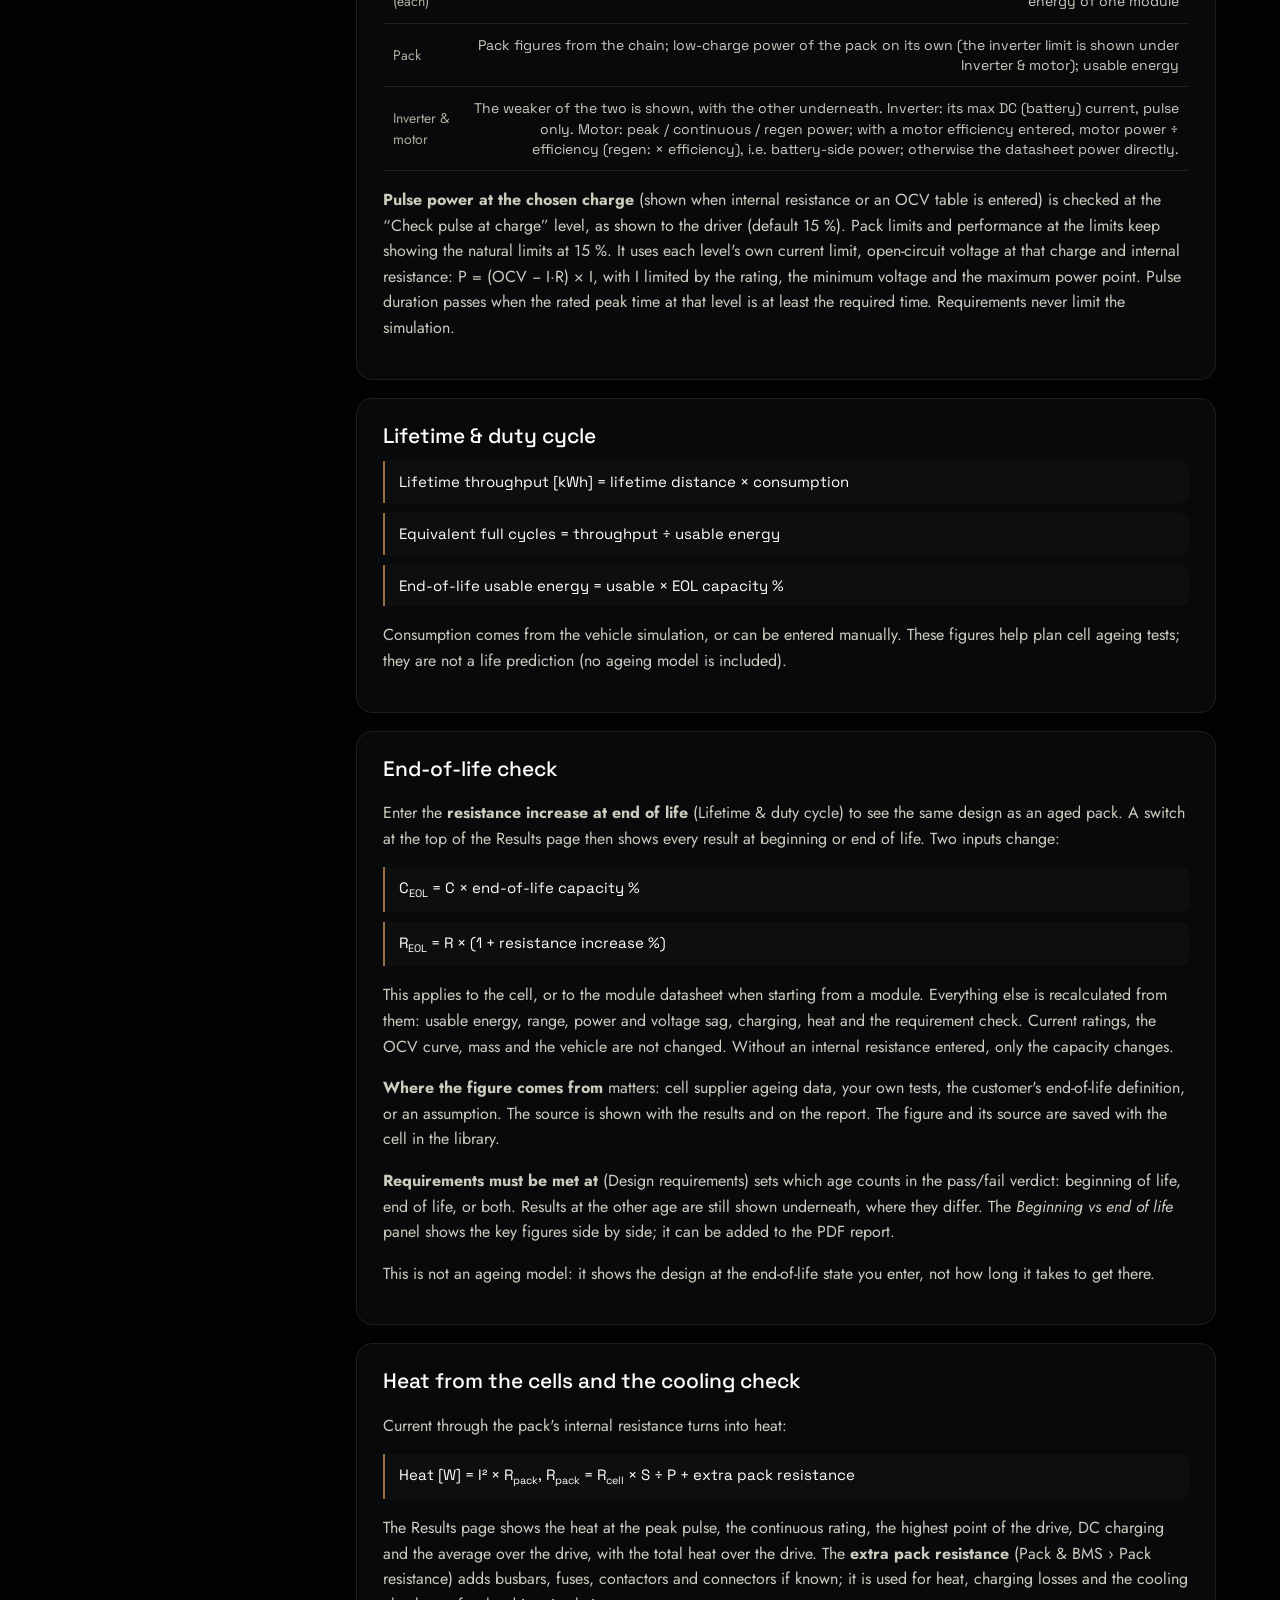
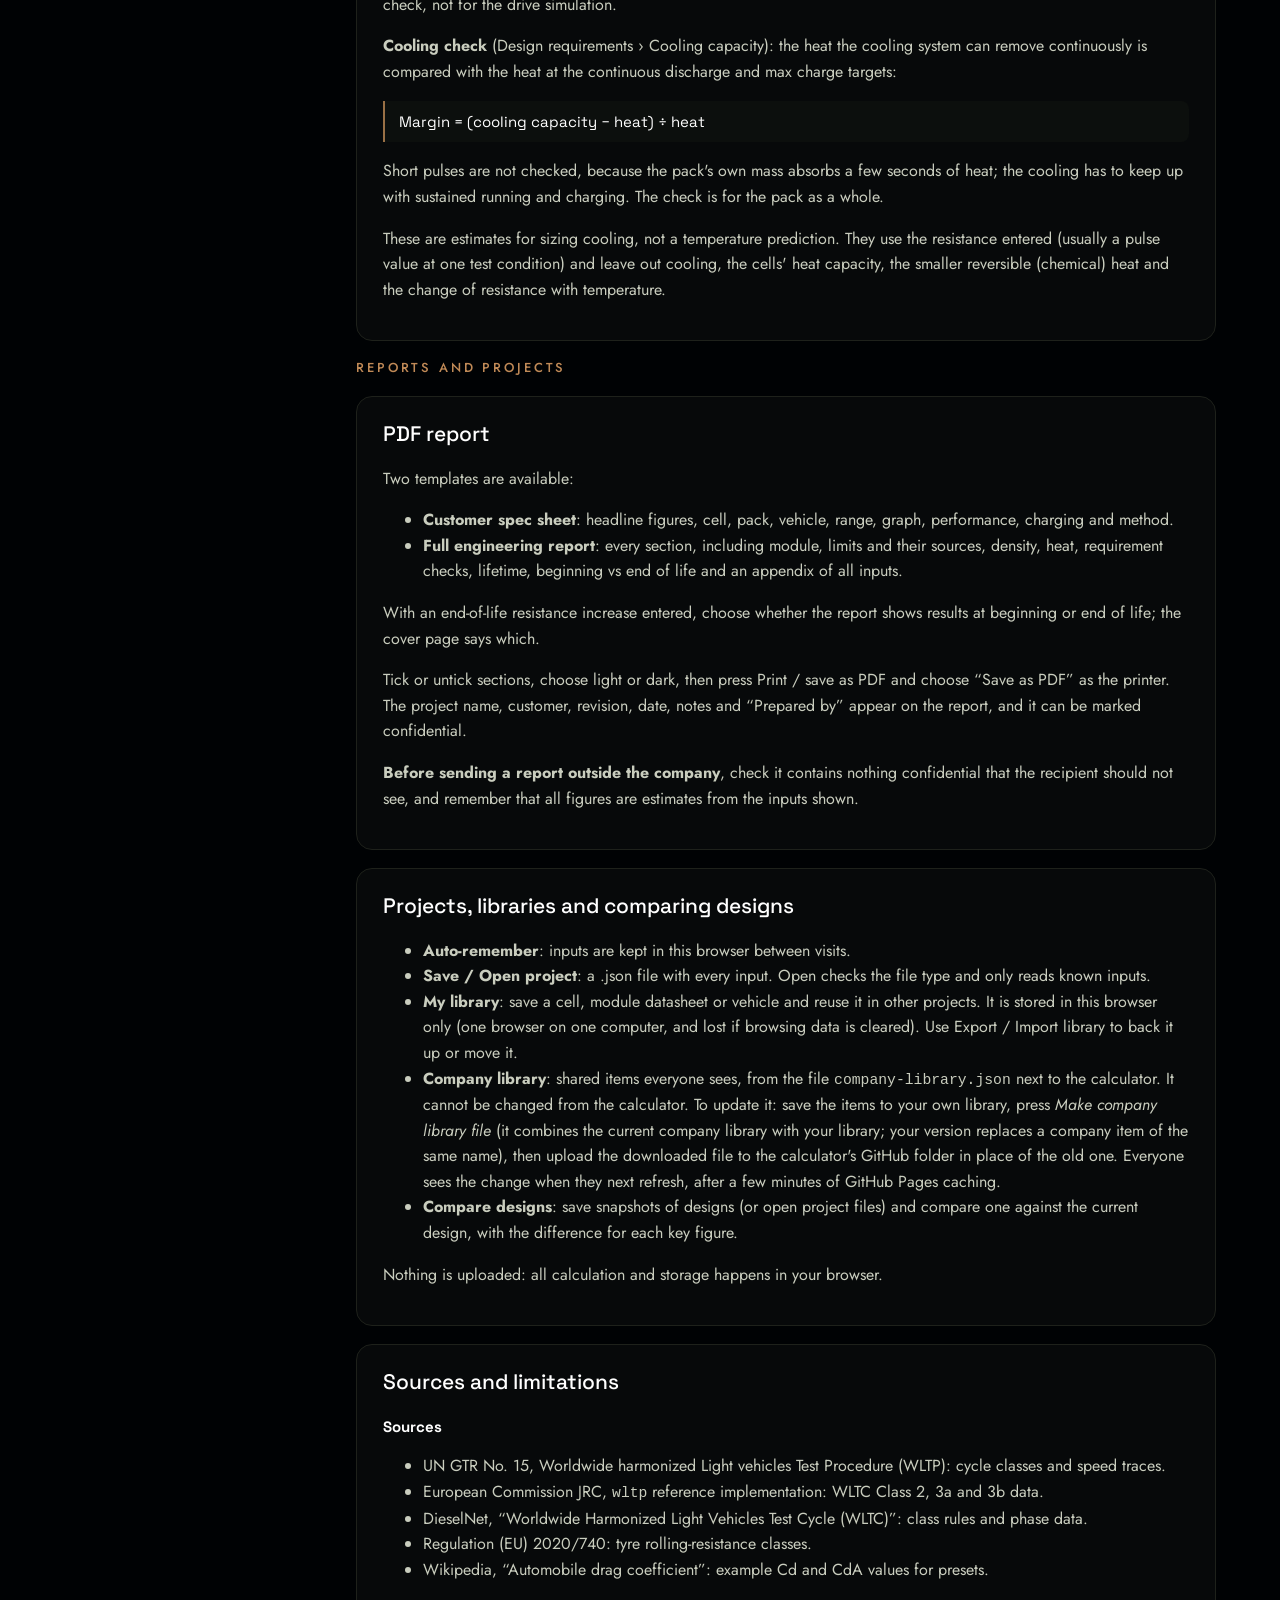
==== commit 14ef1015: "Add files via upload" ====
--- a/readme.html
+++ b/readme.html
@@ -10,7 +10,7 @@
   <link rel="preconnect" href="https://fonts.googleapis.com">
   <link rel="preconnect" href="https://fonts.gstatic.com" crossorigin>
   <link href="https://fonts.googleapis.com/css2?family=Jost:wght@300;400;500;600&family=Space+Grotesk:wght@400;500;600;700&display=swap" rel="stylesheet">
-  <link rel="stylesheet" href="styles.css?v=2.12.4">
+  <link rel="stylesheet" href="styles.css?v=2.12.5">
 </head>
 <body class="readme-page">
   <header class="readme-top">
@@ -28,7 +28,7 @@
       <div id="readmeBody"></div>
     </main>
   </div>
-  <script src="readme-content.js?v=2.12.4"></script>
+  <script src="readme-content.js?v=2.12.5"></script>
   <script>
     (function () {
       var R = window.VoltReadme;
--- a/styles.css
+++ b/styles.css
@@ -842,3 +842,8 @@
   .box-row [data-box-col="name"] { grid-column: 1 / -1; }
   .box-row [data-box-litres] { text-align: left; grid-column: 1 / 3; }
 }
+
+/* v2.12.5: switch words sit next to the switch (the label rule above was pushing them to the far edge) */
+.field > label.switch { justify-content: flex-start; font-weight: 400; font-size: 15px; }
+.field.beside { padding-top: 26px; }
+@media (max-width: 640px) { .field.beside { padding-top: 0; } }
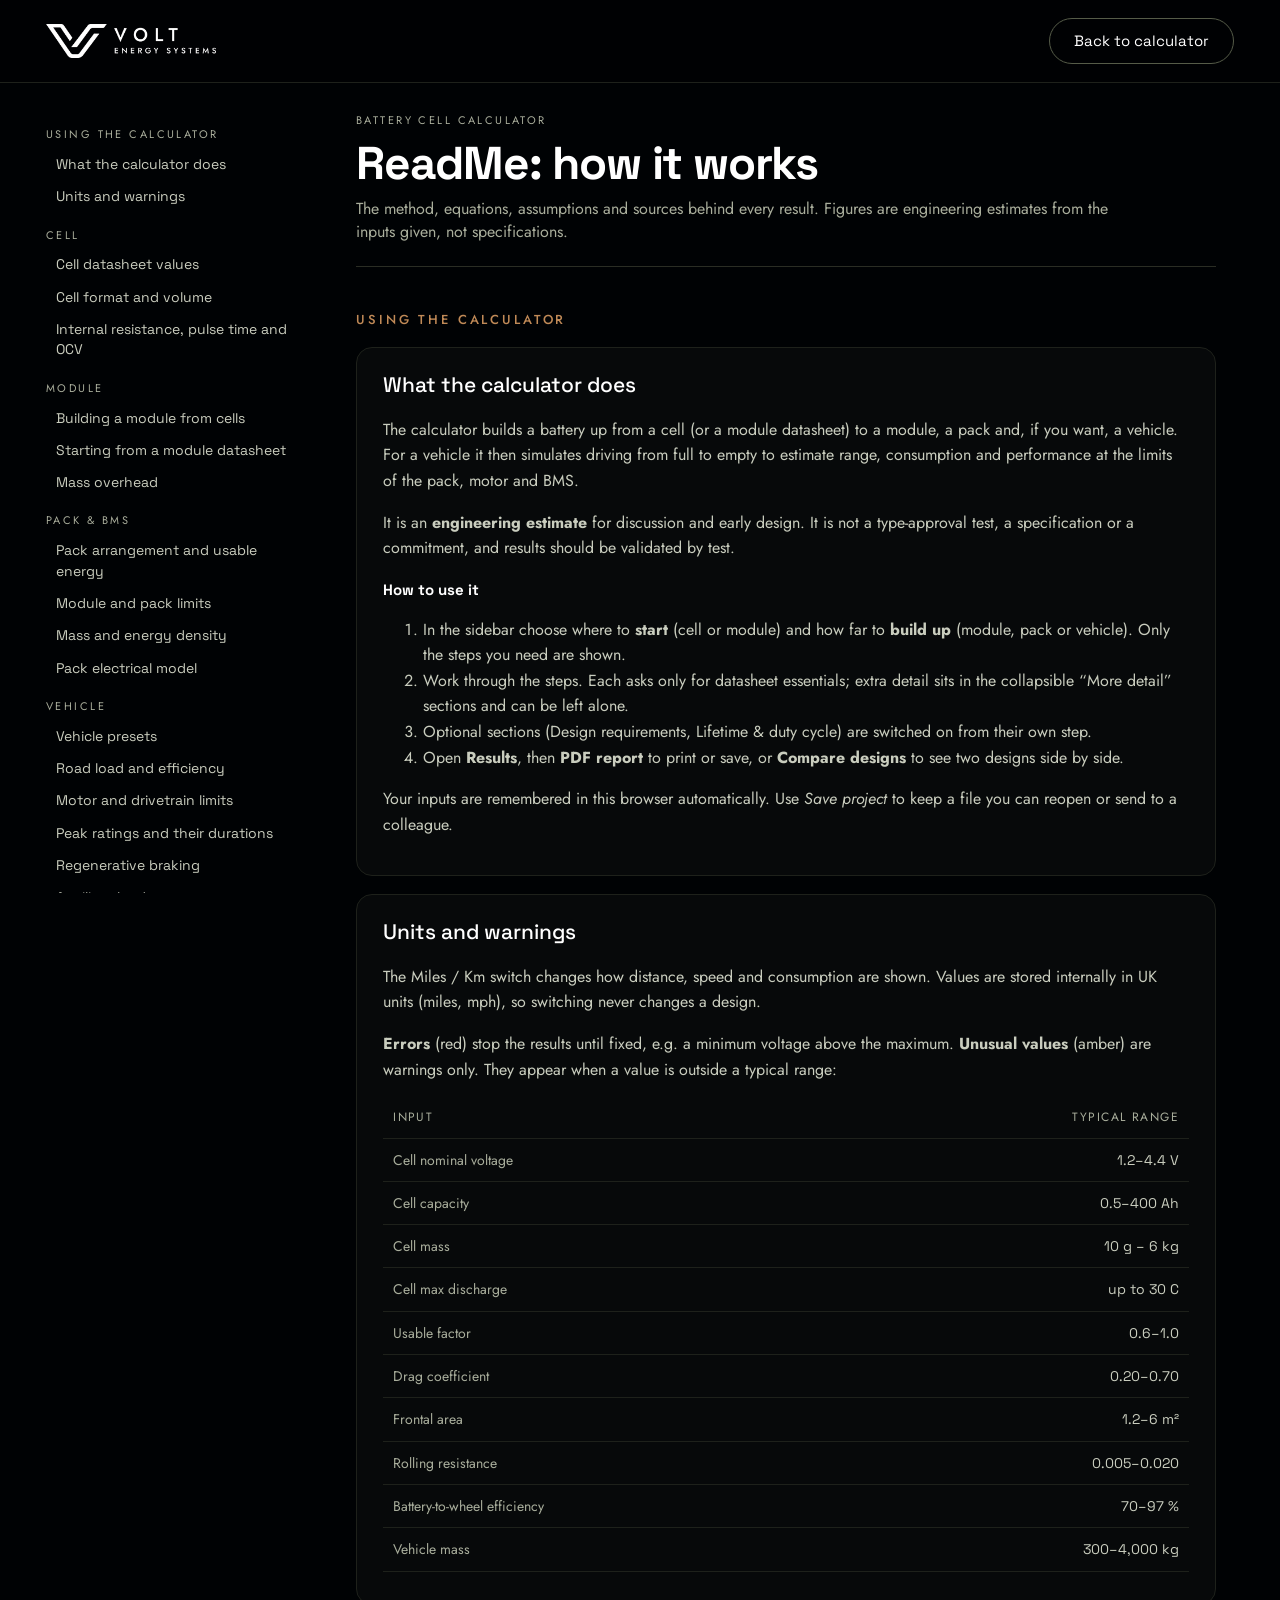
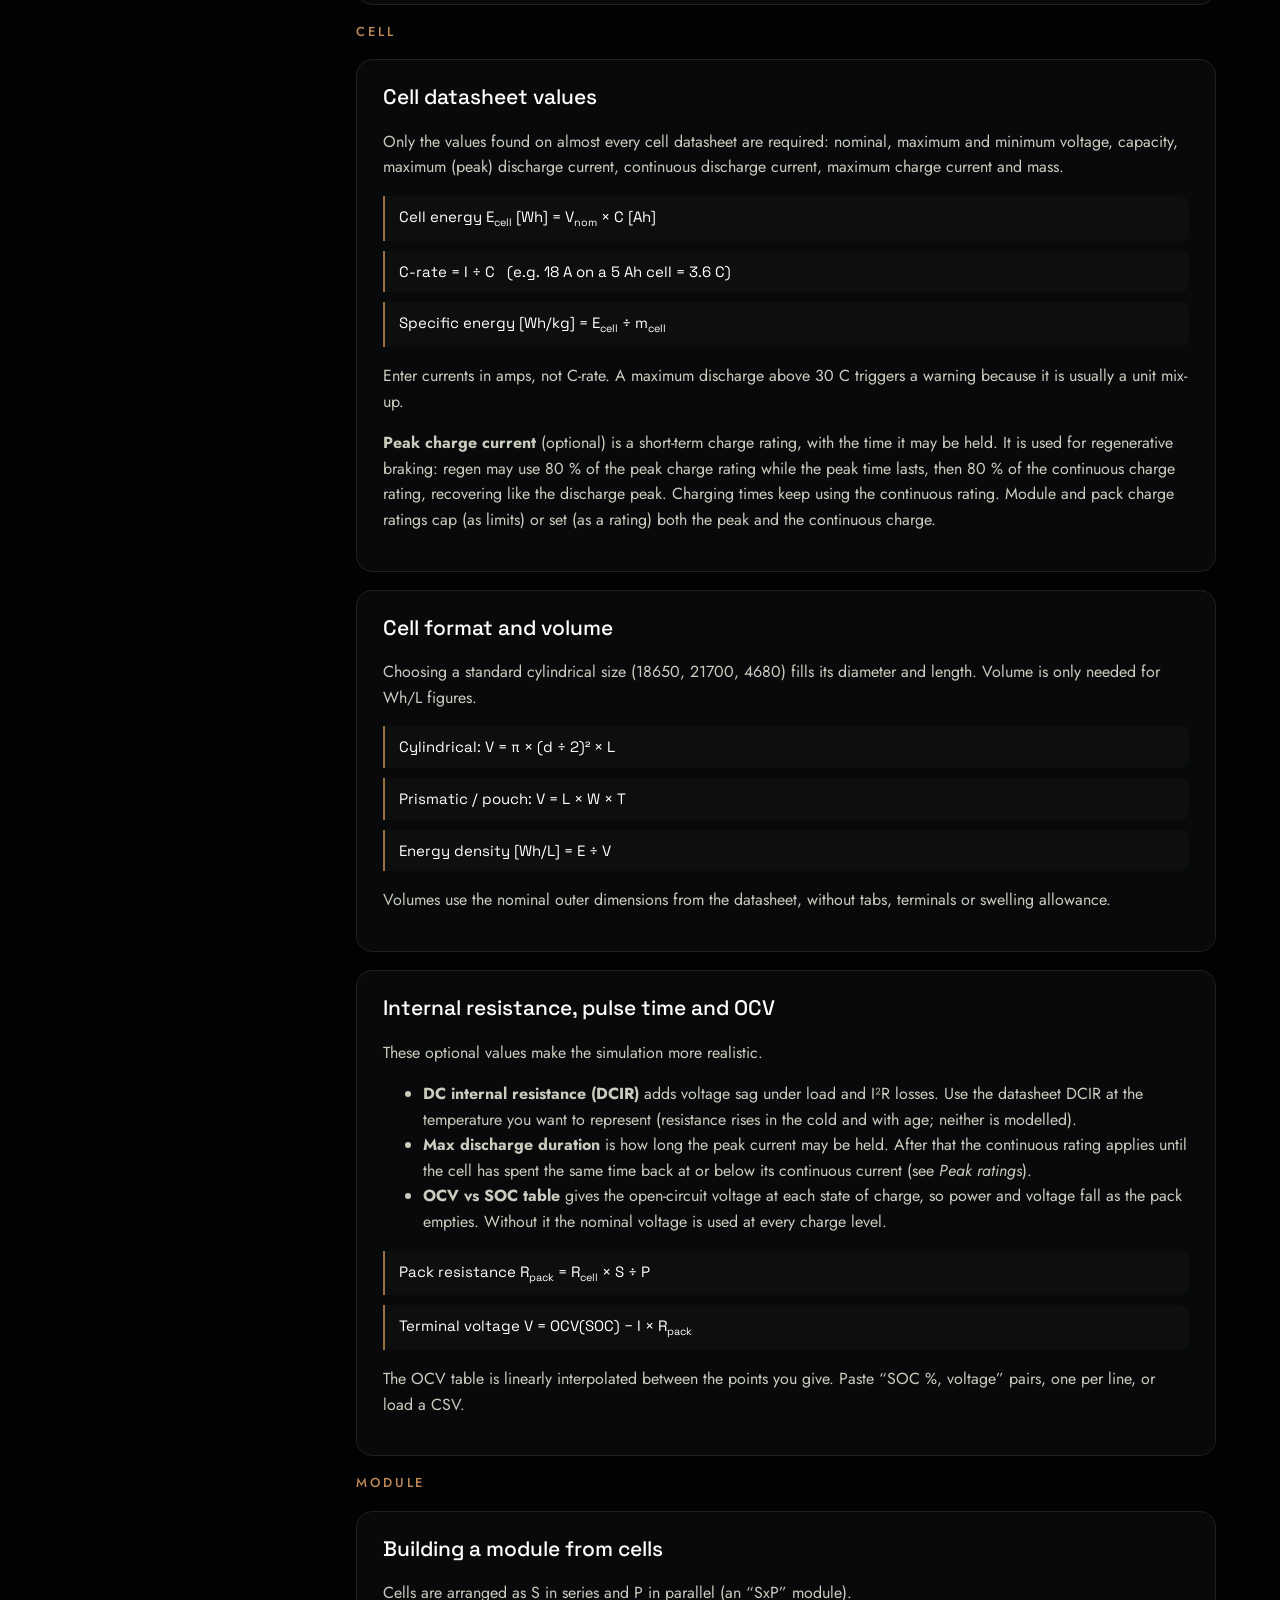
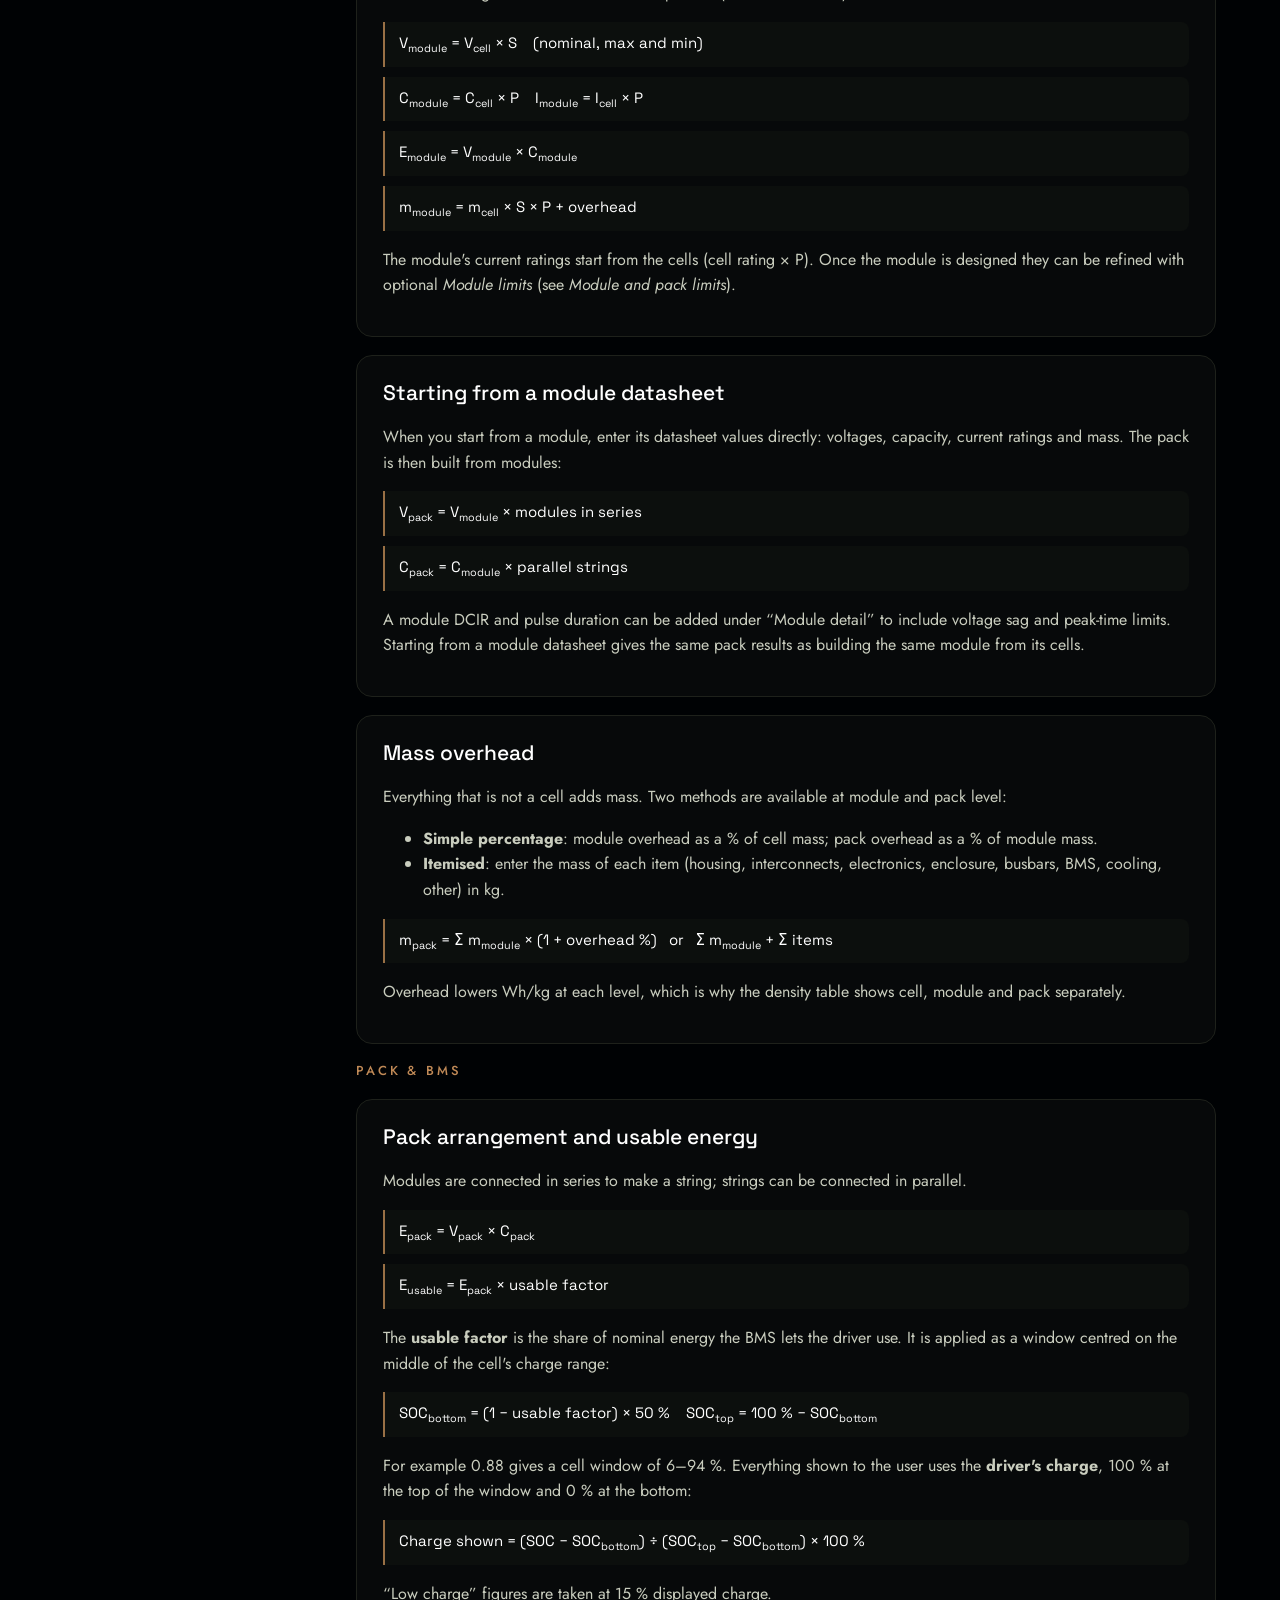
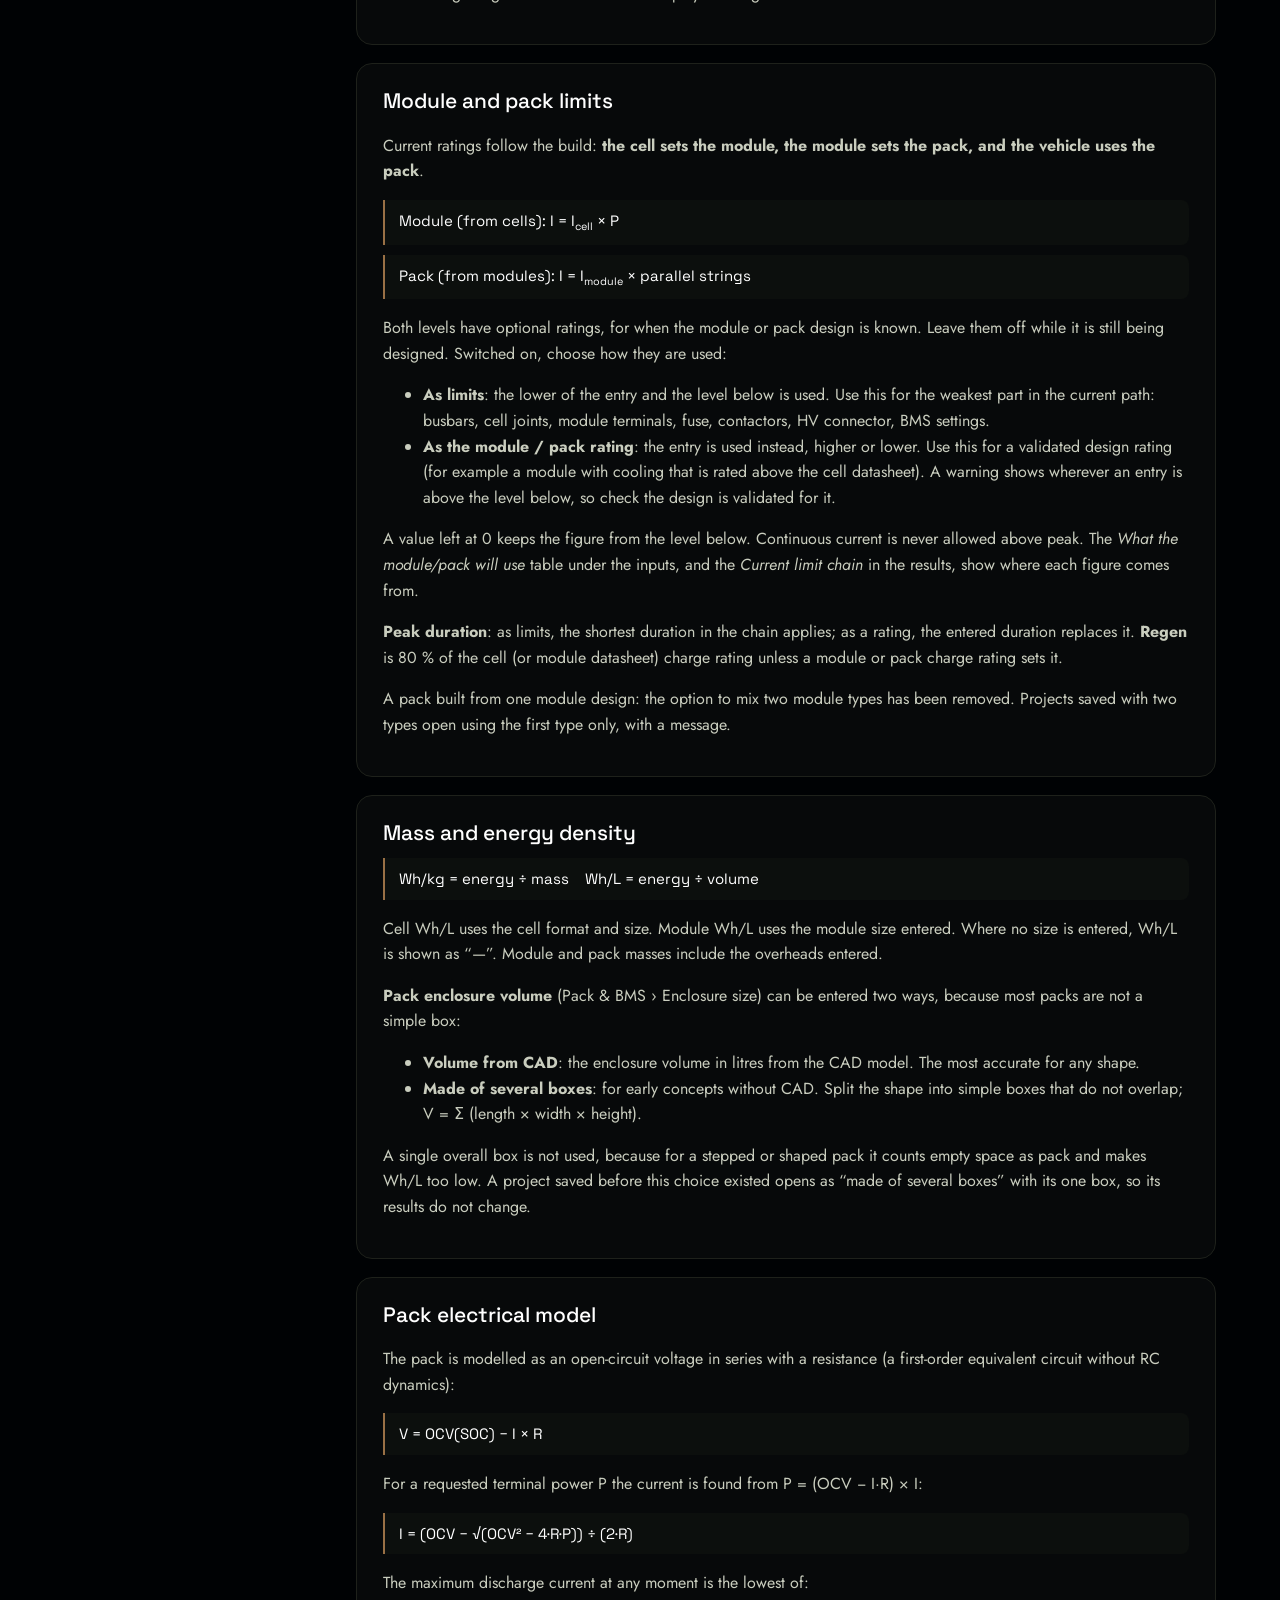
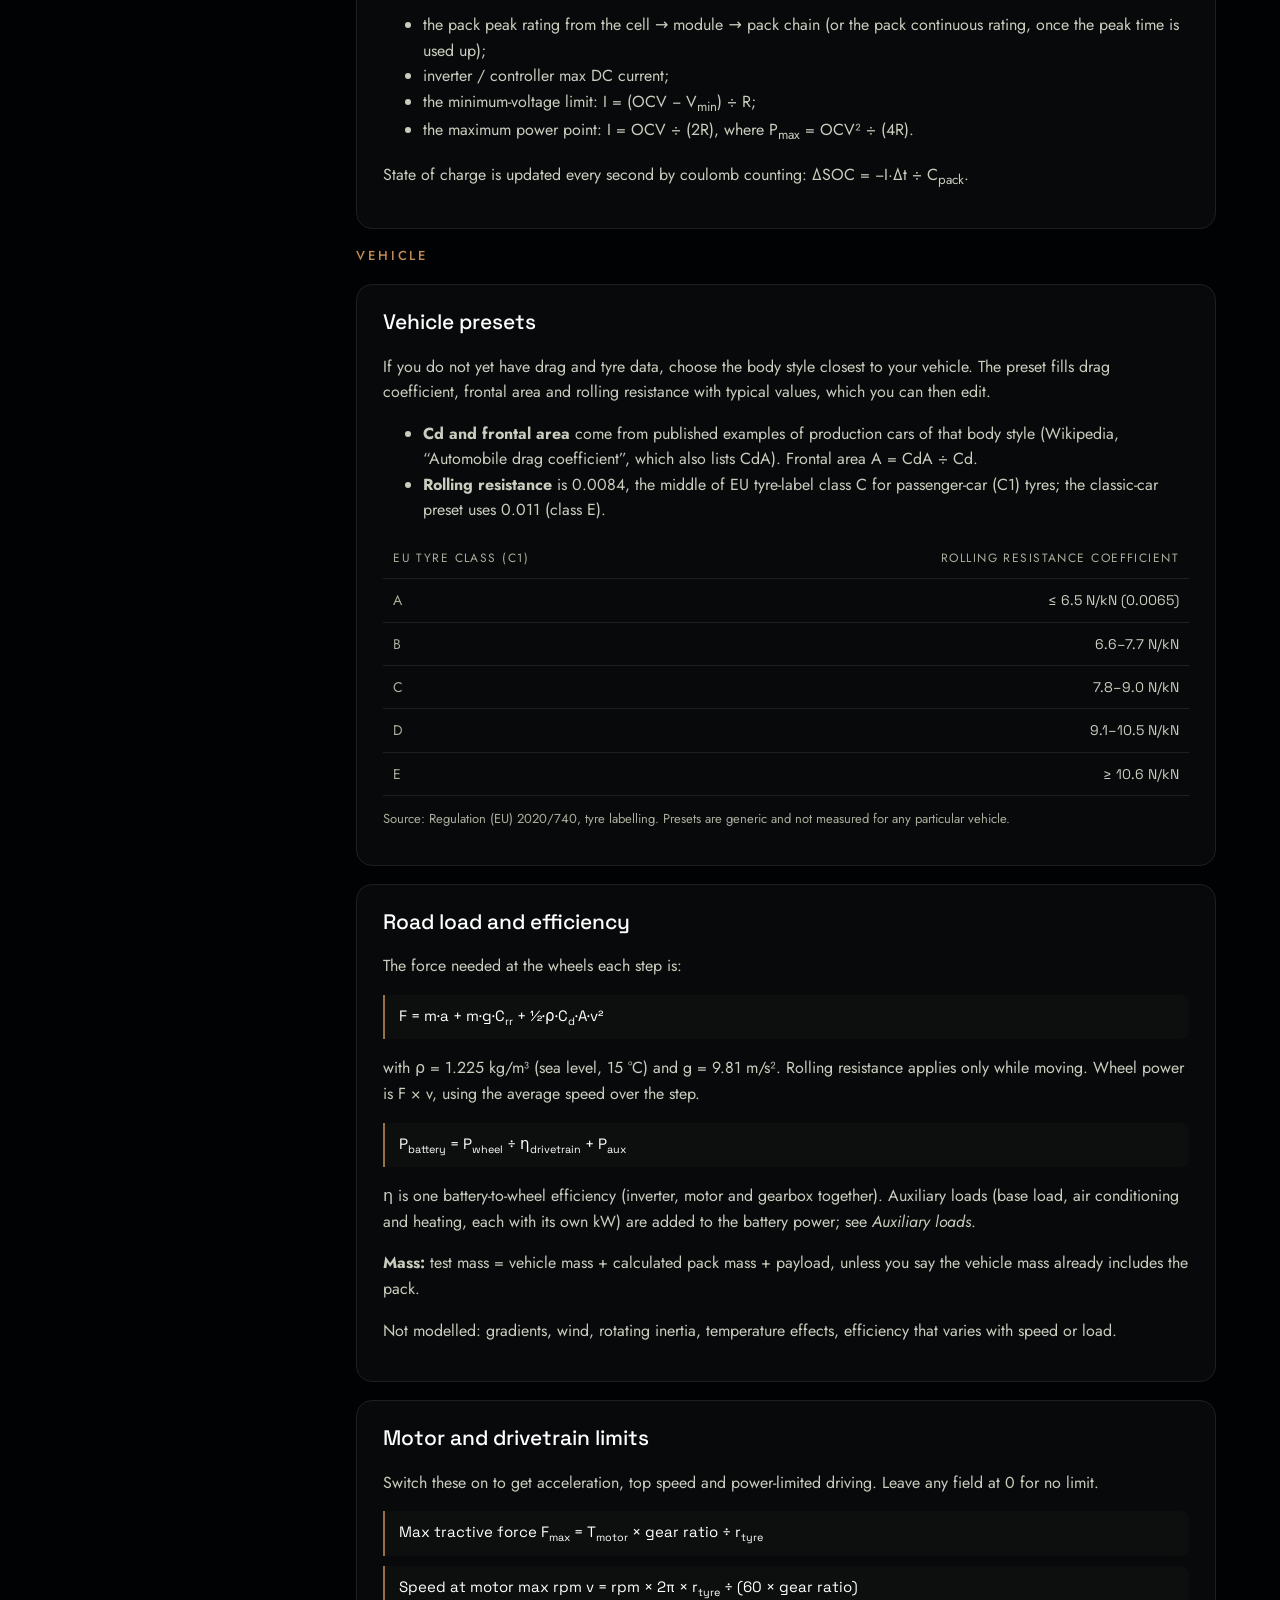
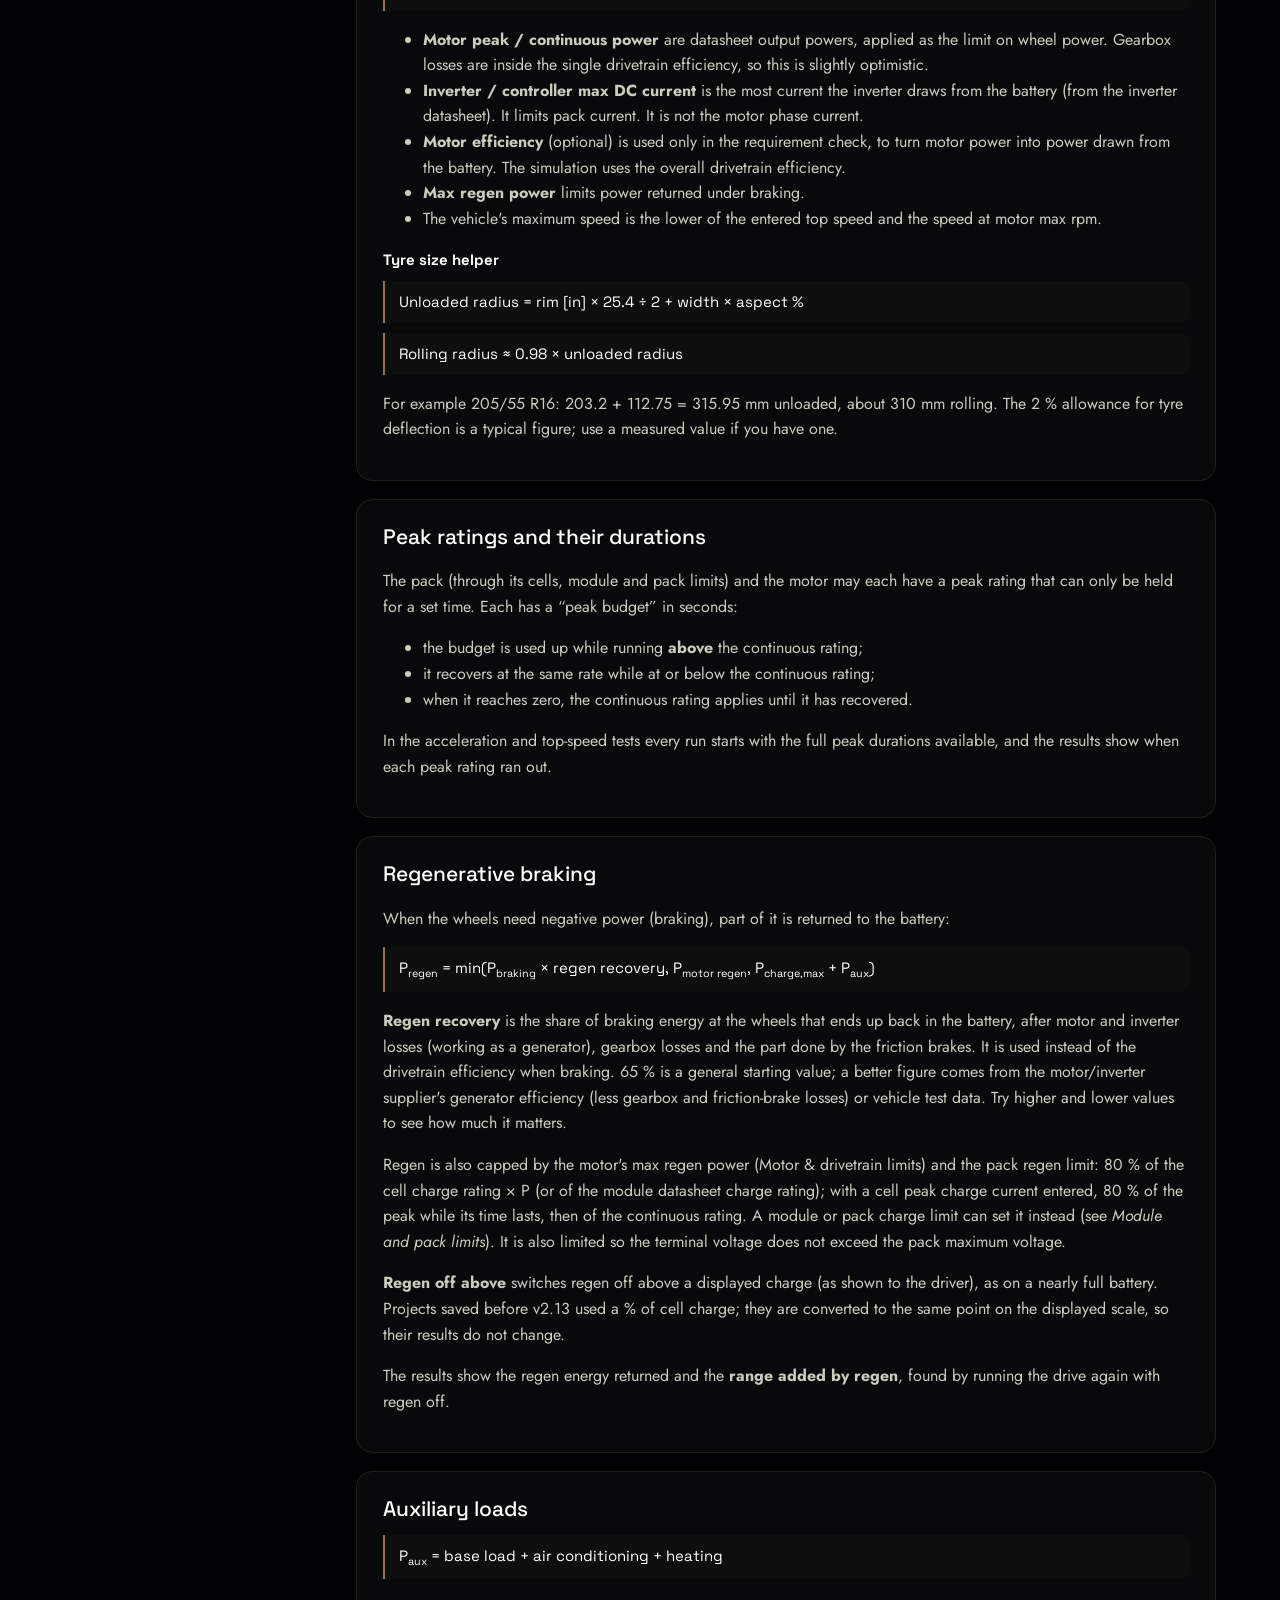
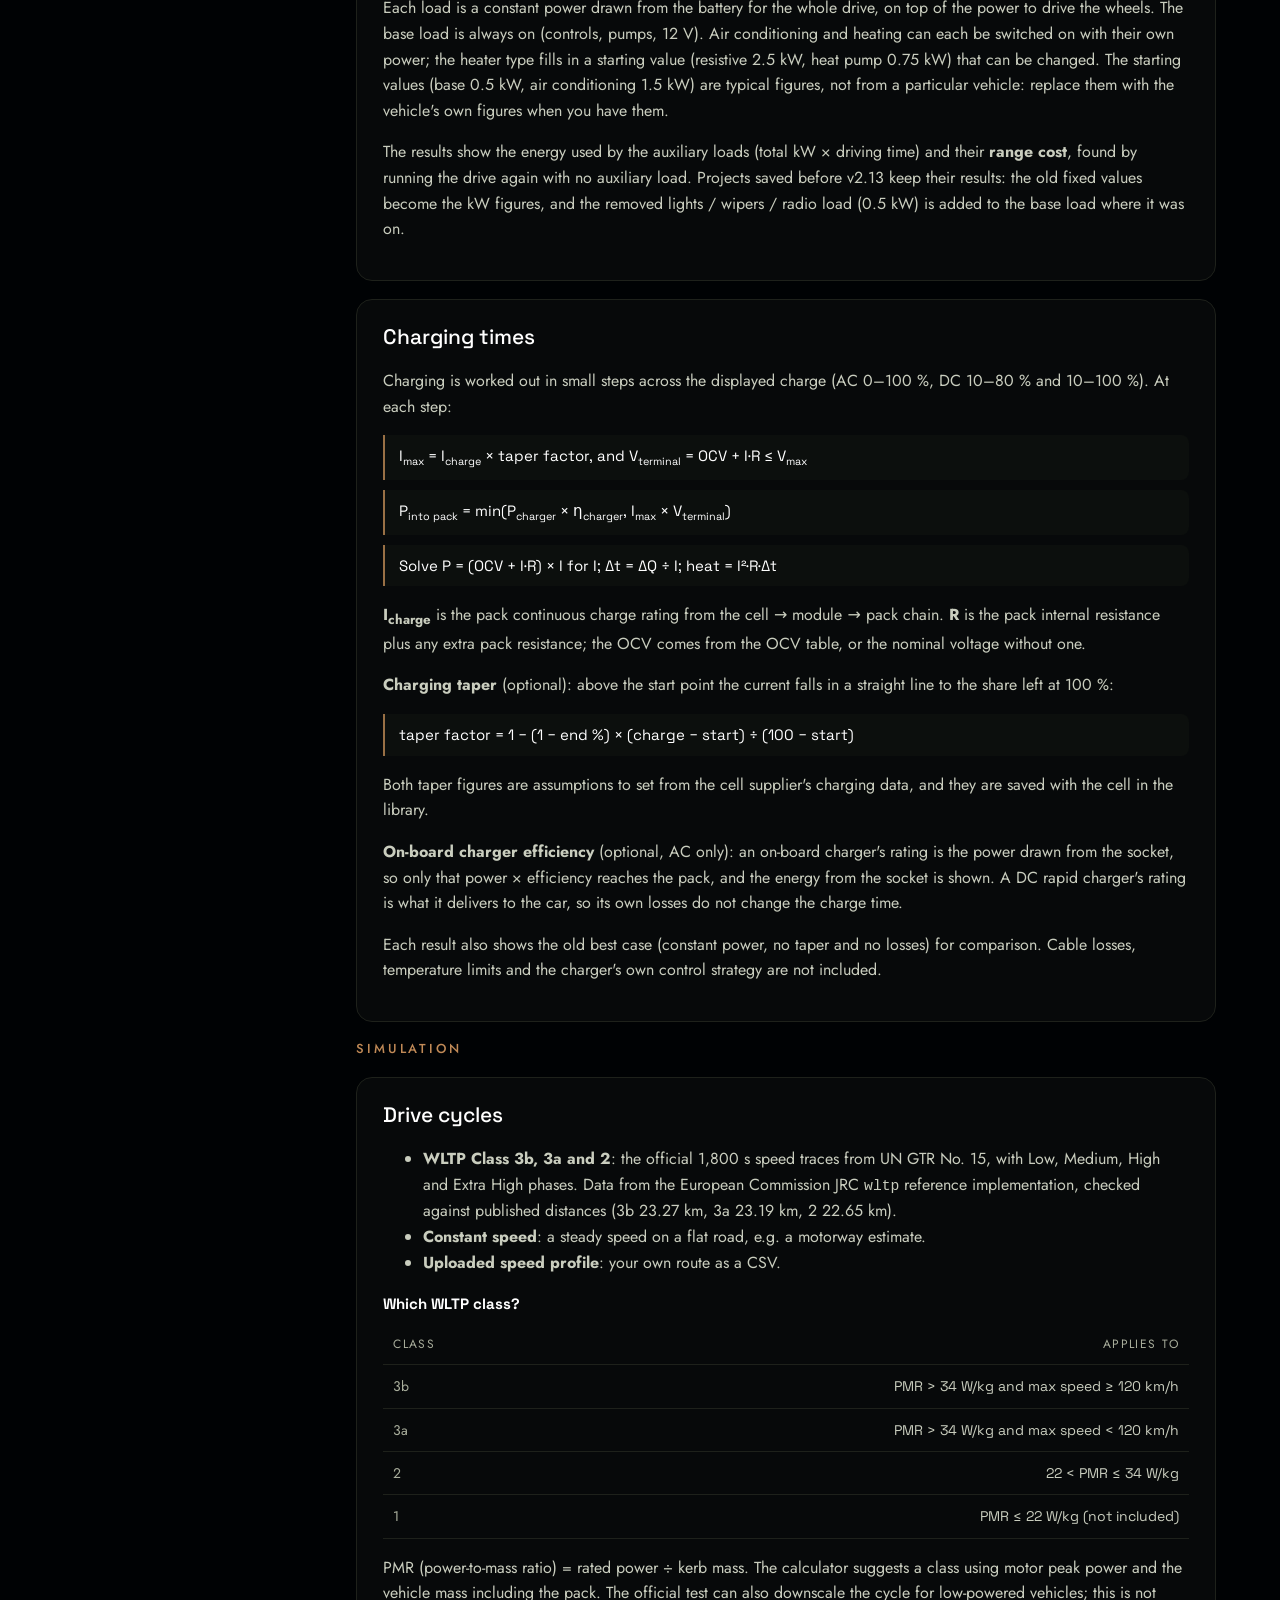
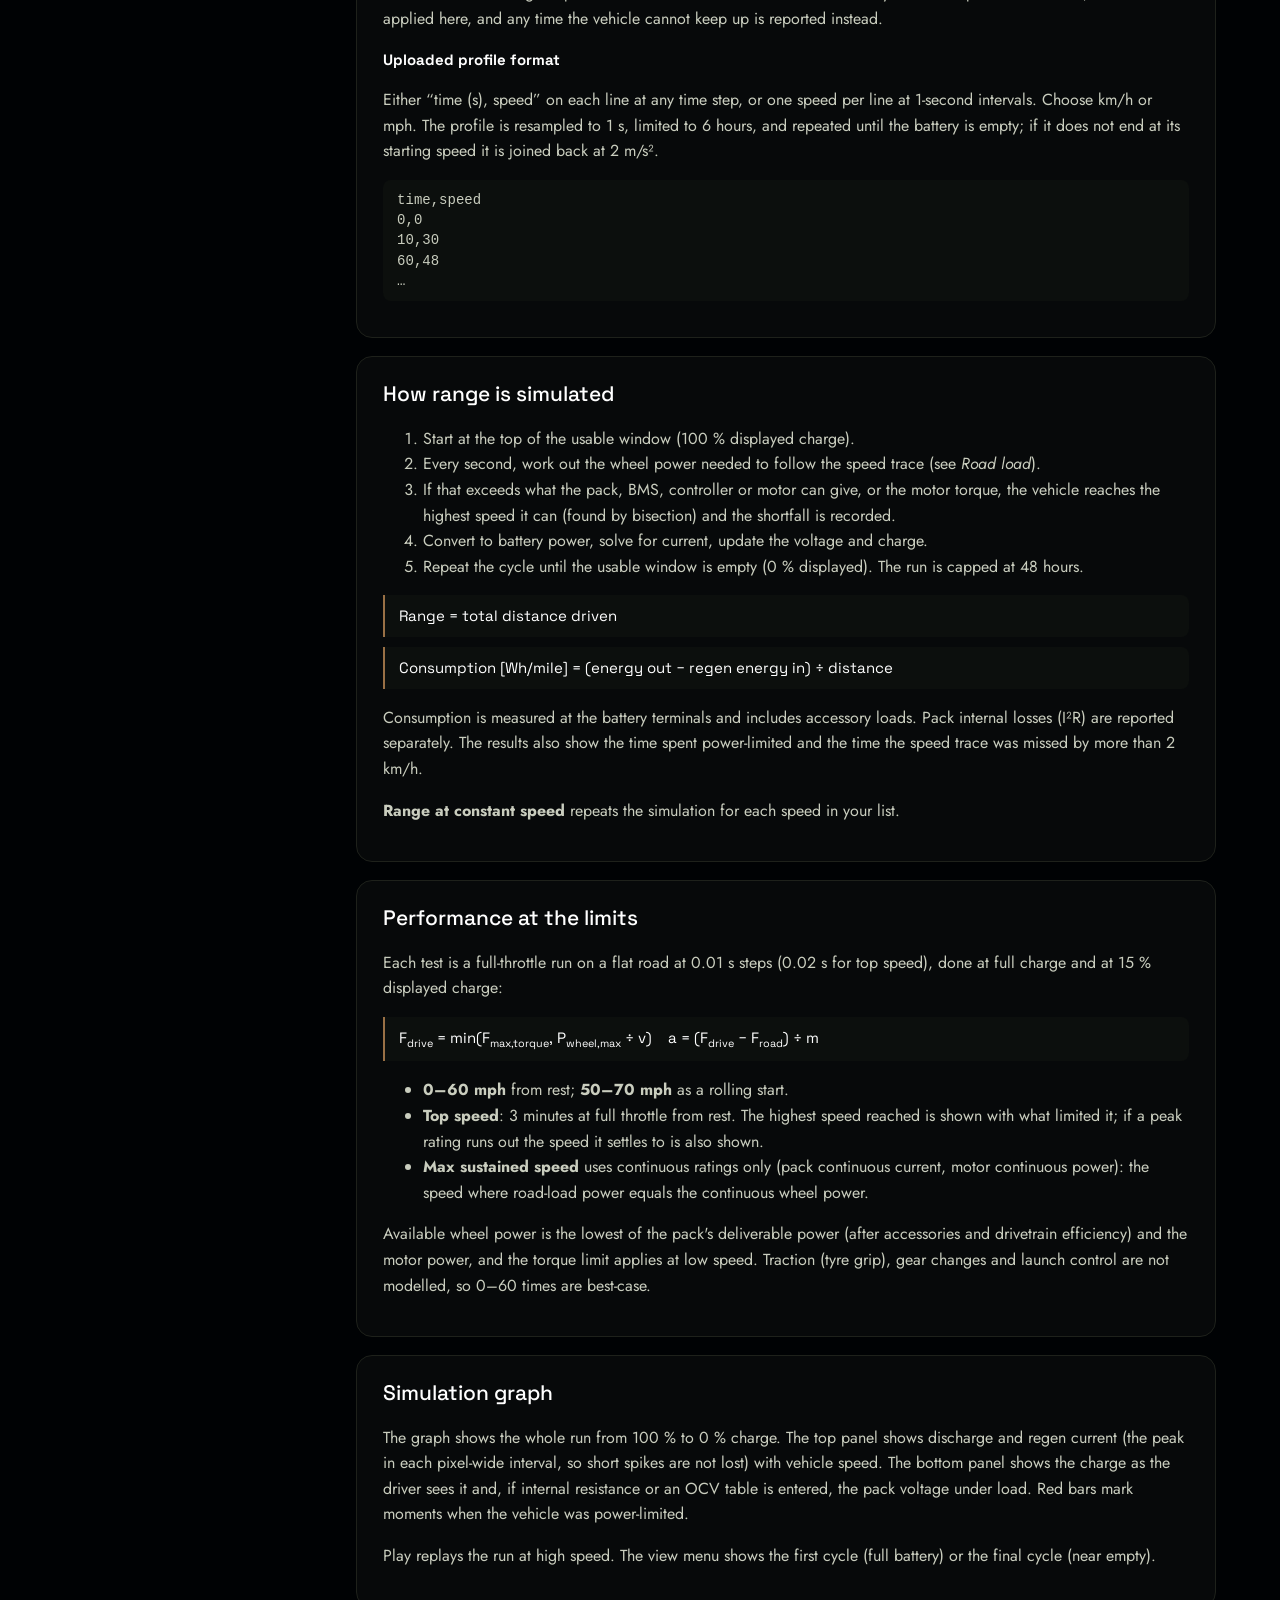
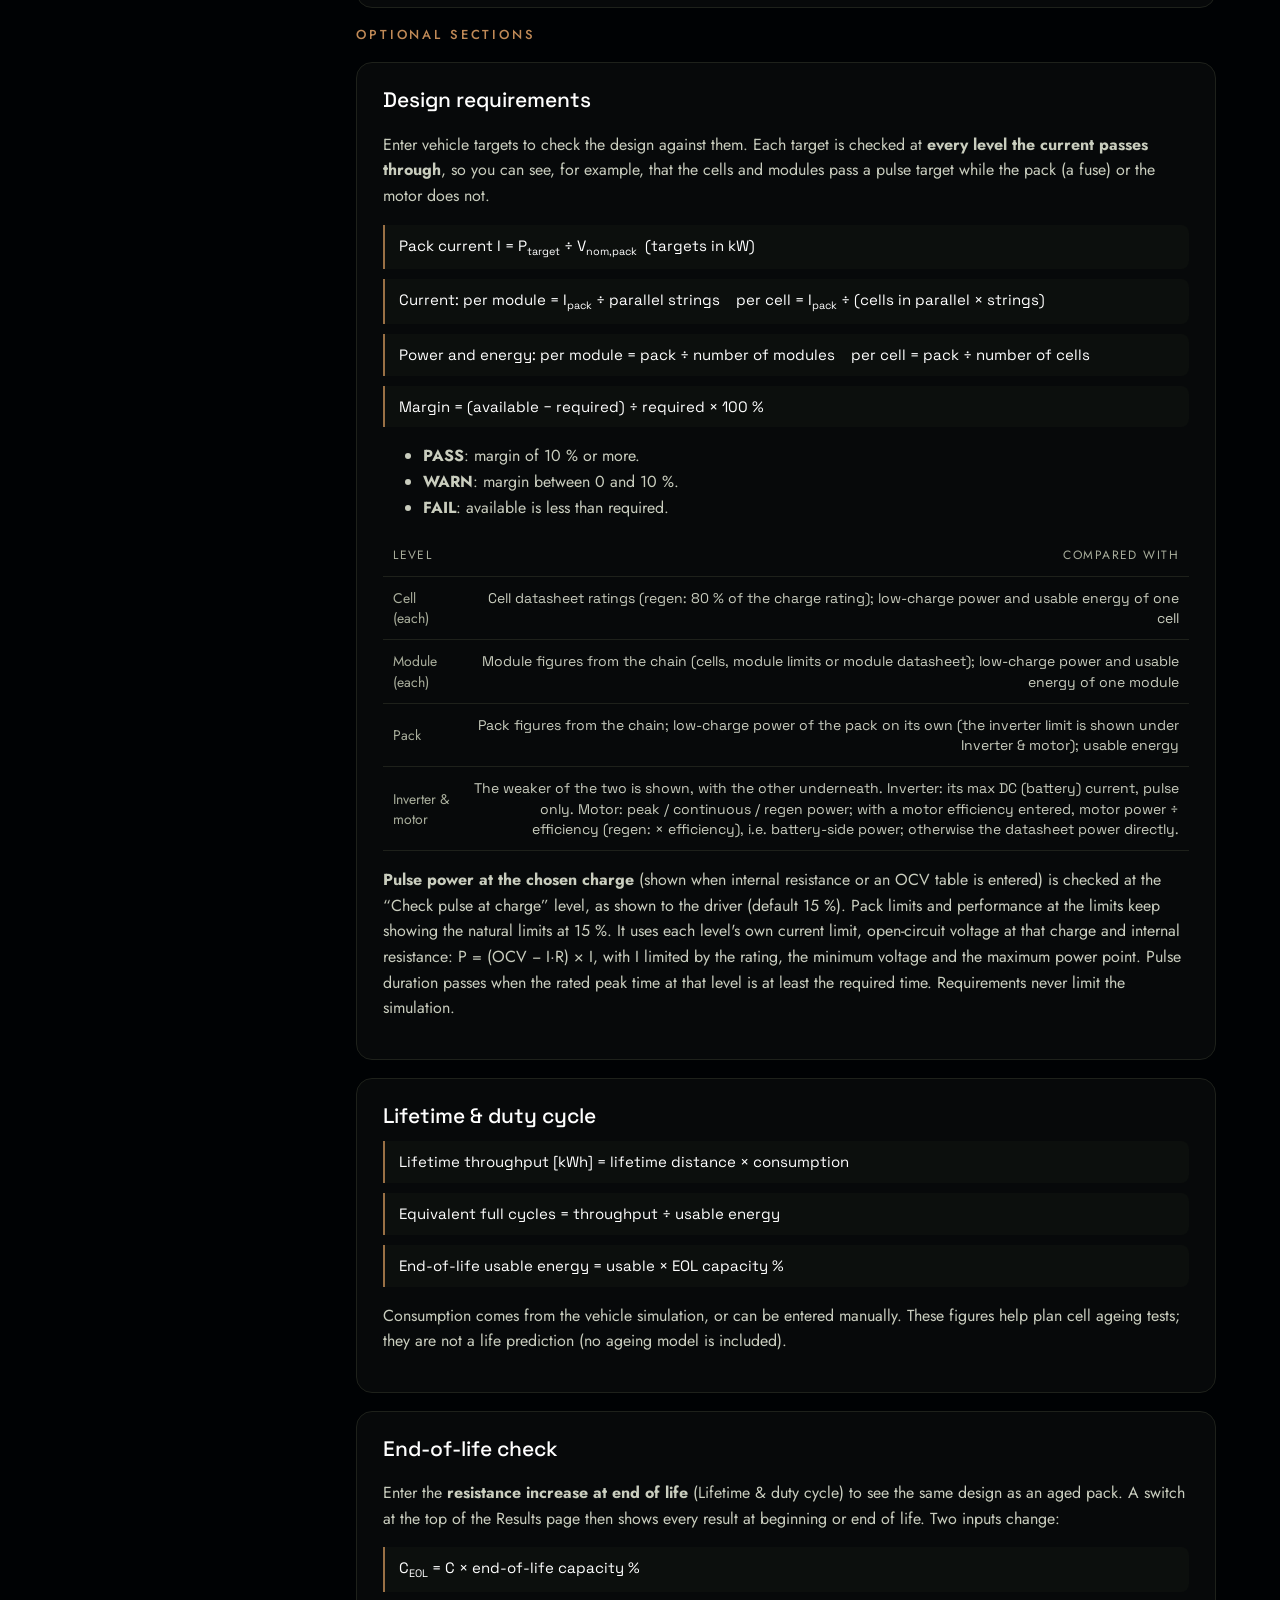
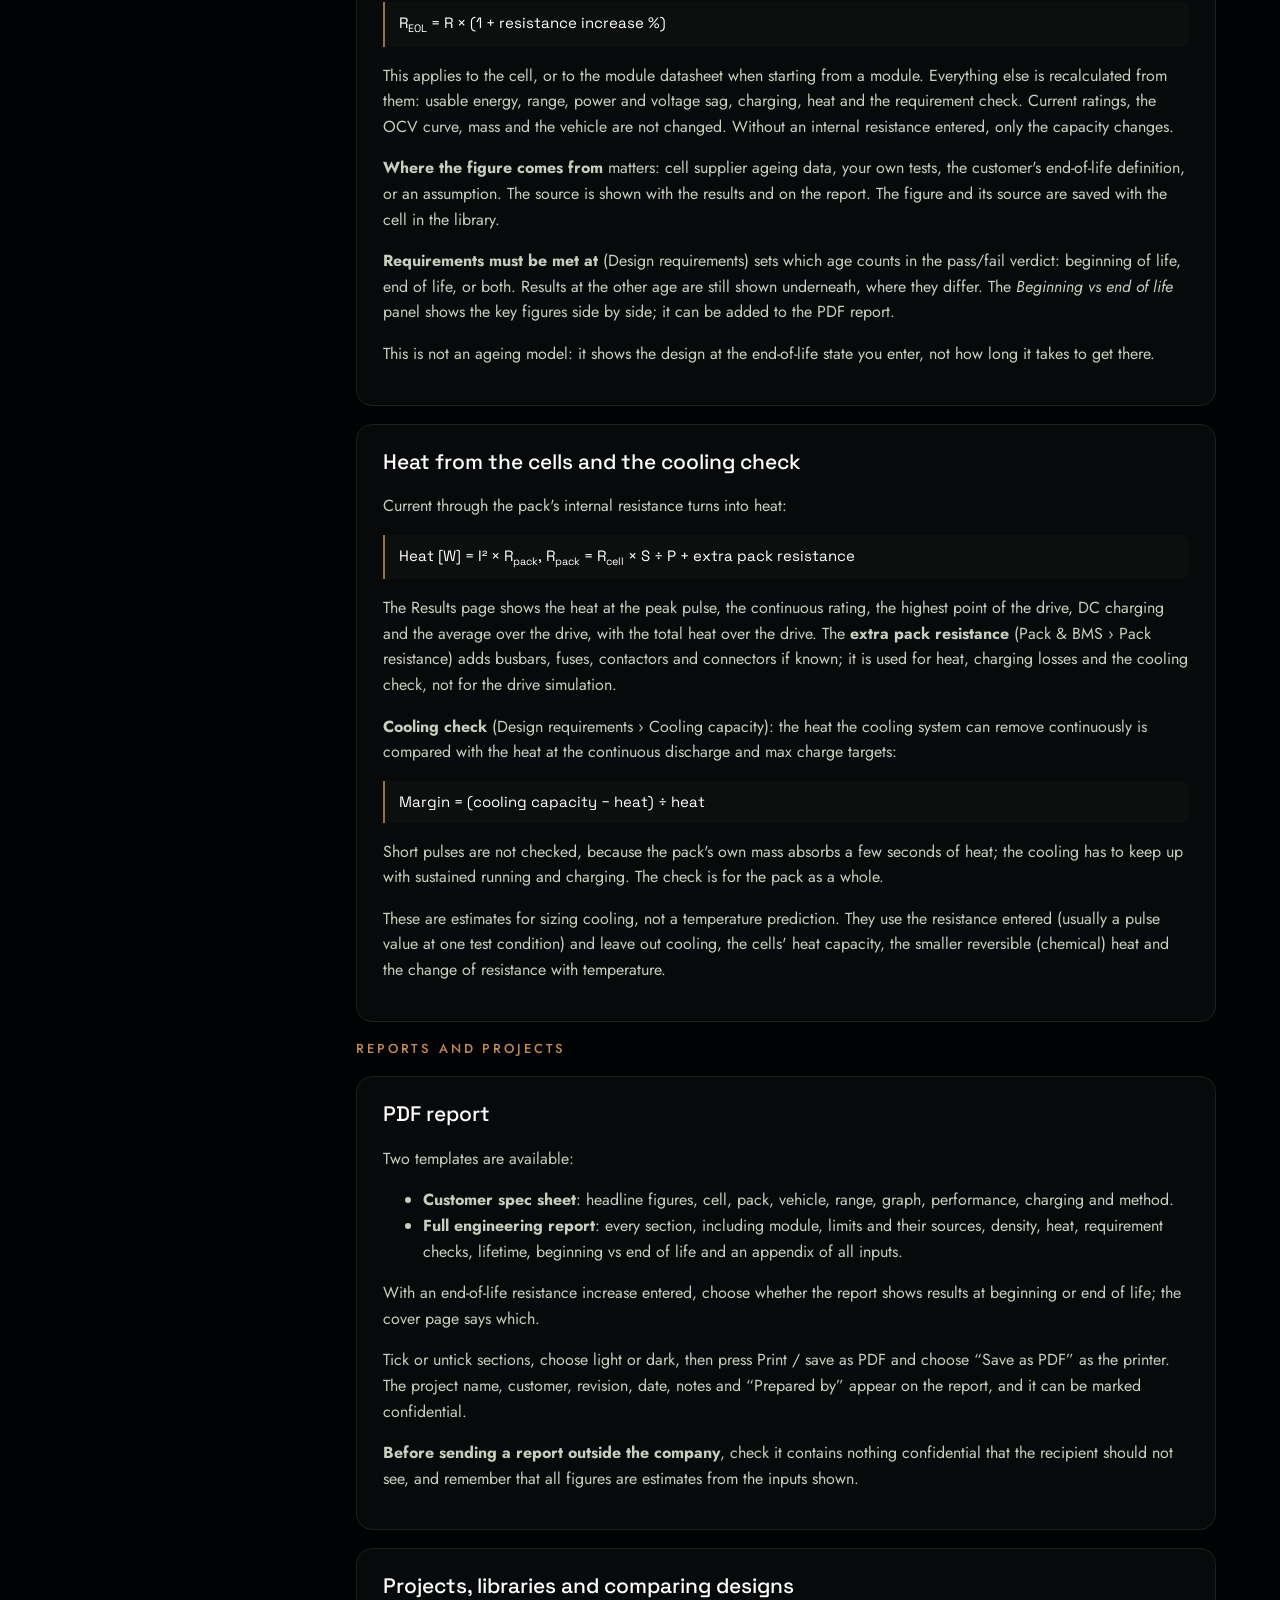
==== commit dc5593d5: "Add files via upload" ====
--- a/readme.html
+++ b/readme.html
@@ -10,7 +10,7 @@
   <link rel="preconnect" href="https://fonts.googleapis.com">
   <link rel="preconnect" href="https://fonts.gstatic.com" crossorigin>
   <link href="https://fonts.googleapis.com/css2?family=Jost:wght@300;400;500;600&family=Space+Grotesk:wght@400;500;600;700&display=swap" rel="stylesheet">
-  <link rel="stylesheet" href="styles.css?v=2.12.5">
+  <link rel="stylesheet" href="styles.css?v=2.13">
 </head>
 <body class="readme-page">
   <header class="readme-top">
@@ -28,7 +28,7 @@
       <div id="readmeBody"></div>
     </main>
   </div>
-  <script src="readme-content.js?v=2.12.5"></script>
+  <script src="readme-content.js?v=2.13"></script>
   <script>
     (function () {
       var R = window.VoltReadme;
--- a/styles.css
+++ b/styles.css
@@ -847,3 +847,14 @@
 .field > label.switch { justify-content: flex-start; font-weight: 400; font-size: 15px; }
 .field.beside { padding-top: 26px; }
 @media (max-width: 640px) { .field.beside { padding-top: 0; } }
+
+/* v2.13: regen and auxiliary load boxes */
+.info-box { padding: 12px 16px; border: 1px solid var(--line); border-radius: 12px; background: var(--panel-2); display: grid; gap: 6px; }
+.info-box p { margin: 0; font-size: 14px; color: var(--text-2); }
+.info-box p span { color: var(--muted); font-size: 13px; }
+.info-box strong { font-family: var(--font-head); font-weight: 500; color: var(--text); }
+.info-box .info-title { font-size: 11px; letter-spacing: .14em; text-transform: uppercase; color: var(--muted); }
+.info-box small { color: var(--muted); font-size: 13px; }
+.info-total { display: flex; justify-content: space-between; align-items: baseline; gap: 12px; }
+.info-total span { color: var(--text-2); font-size: 14px; }
+.info-total strong { font-size: 22px; font-weight: 600; color: var(--bronze-light) !important; }
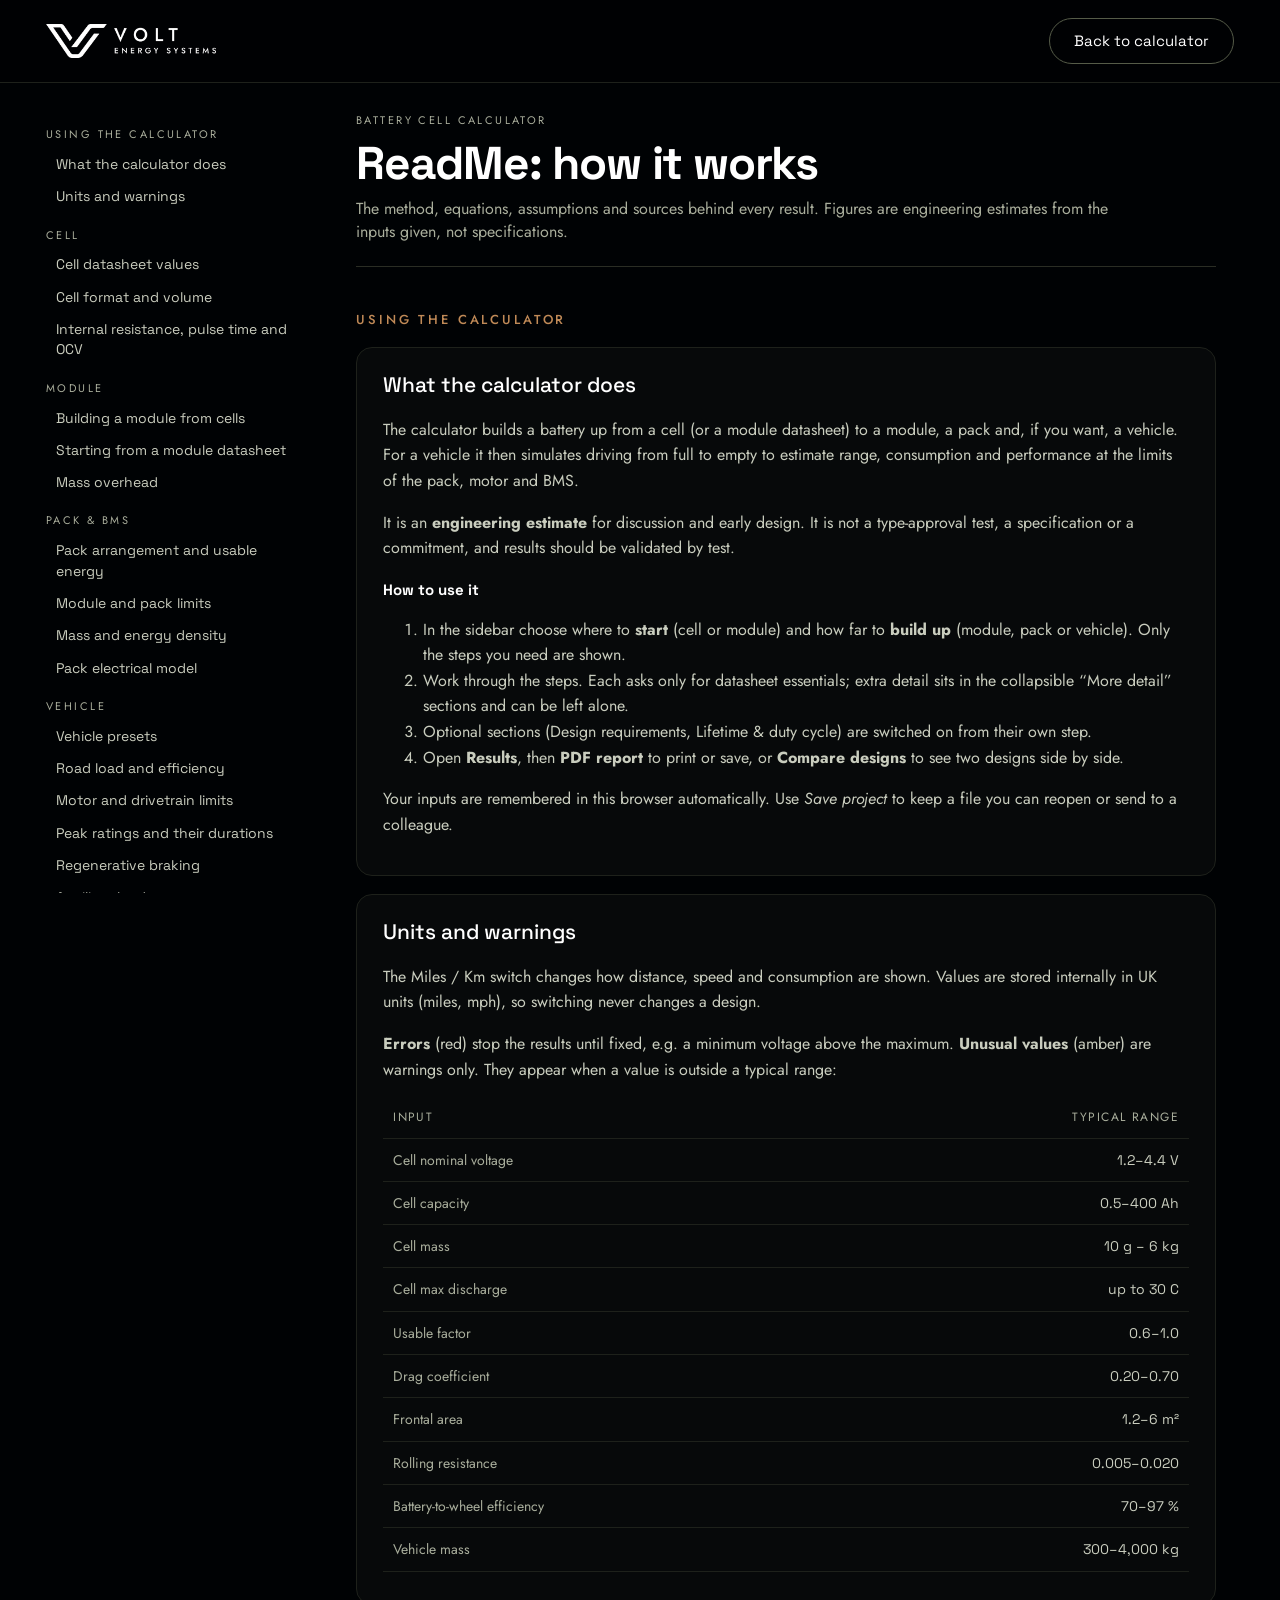
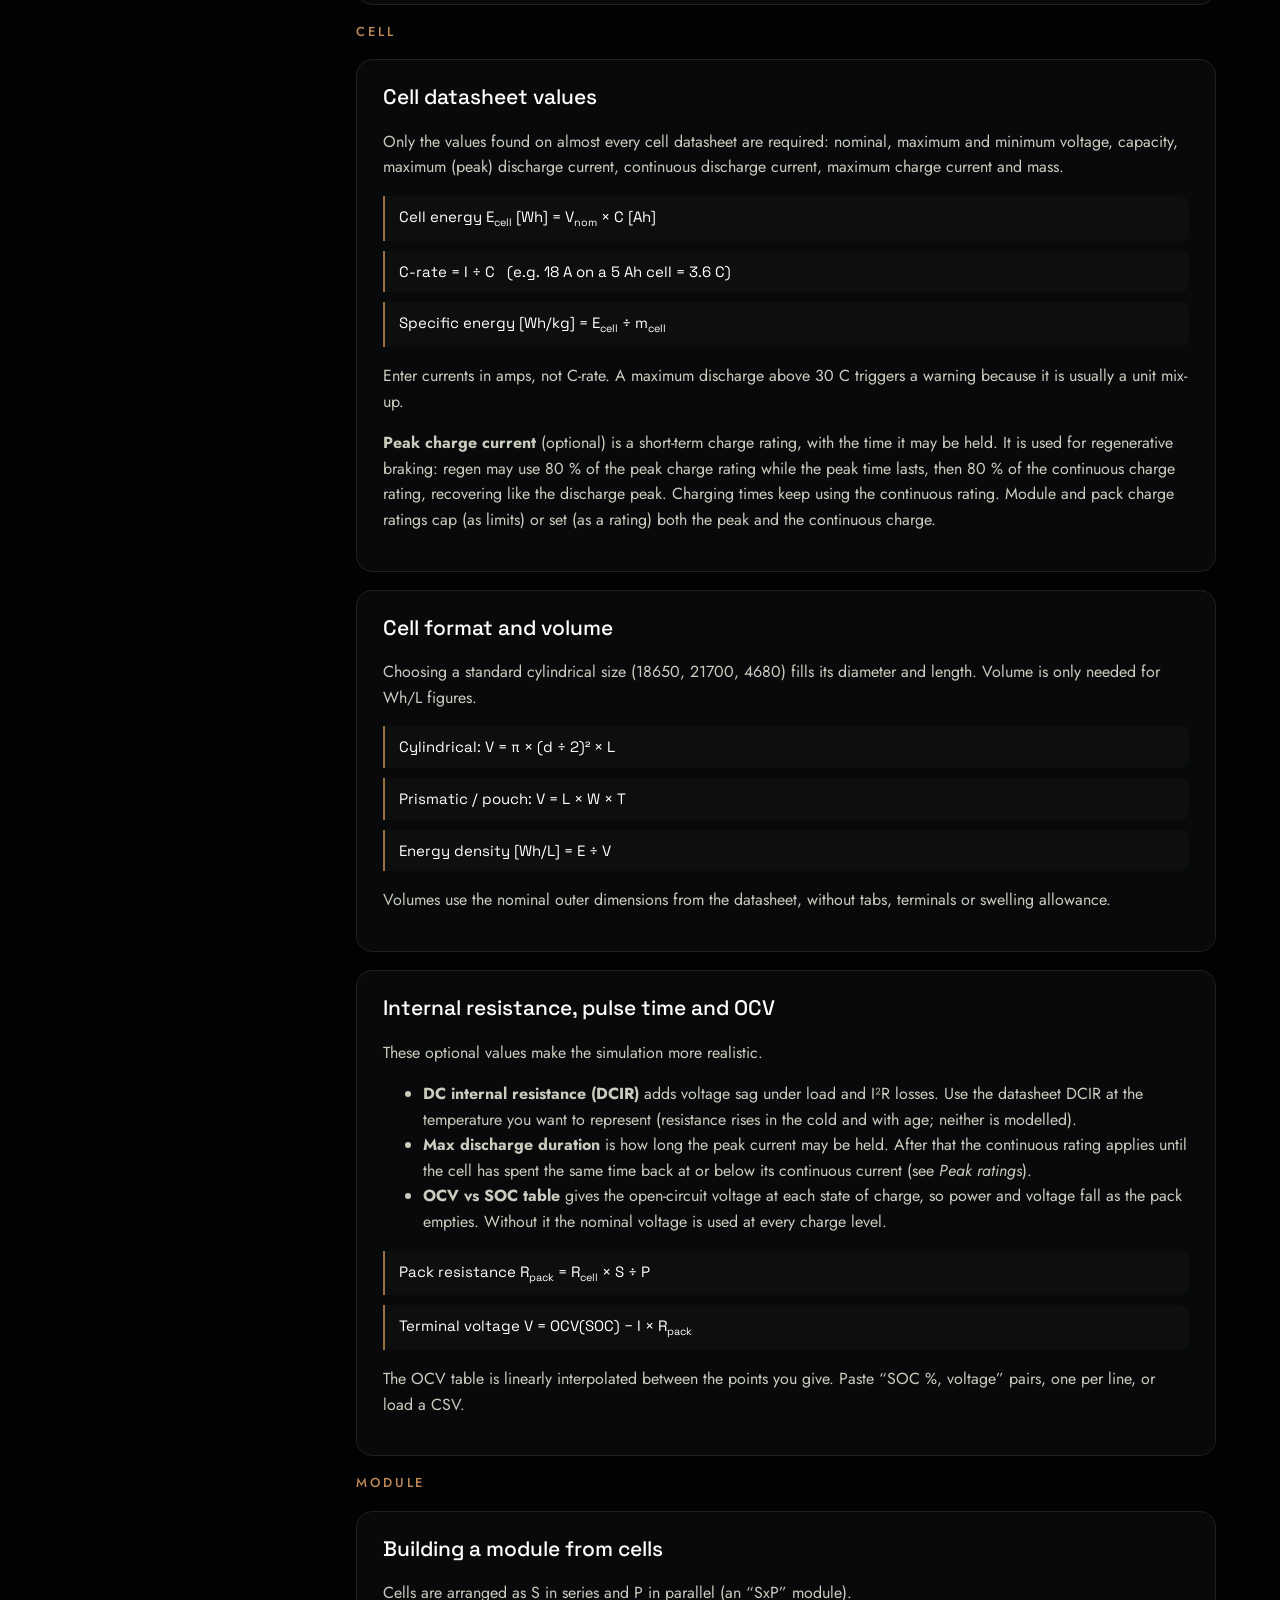
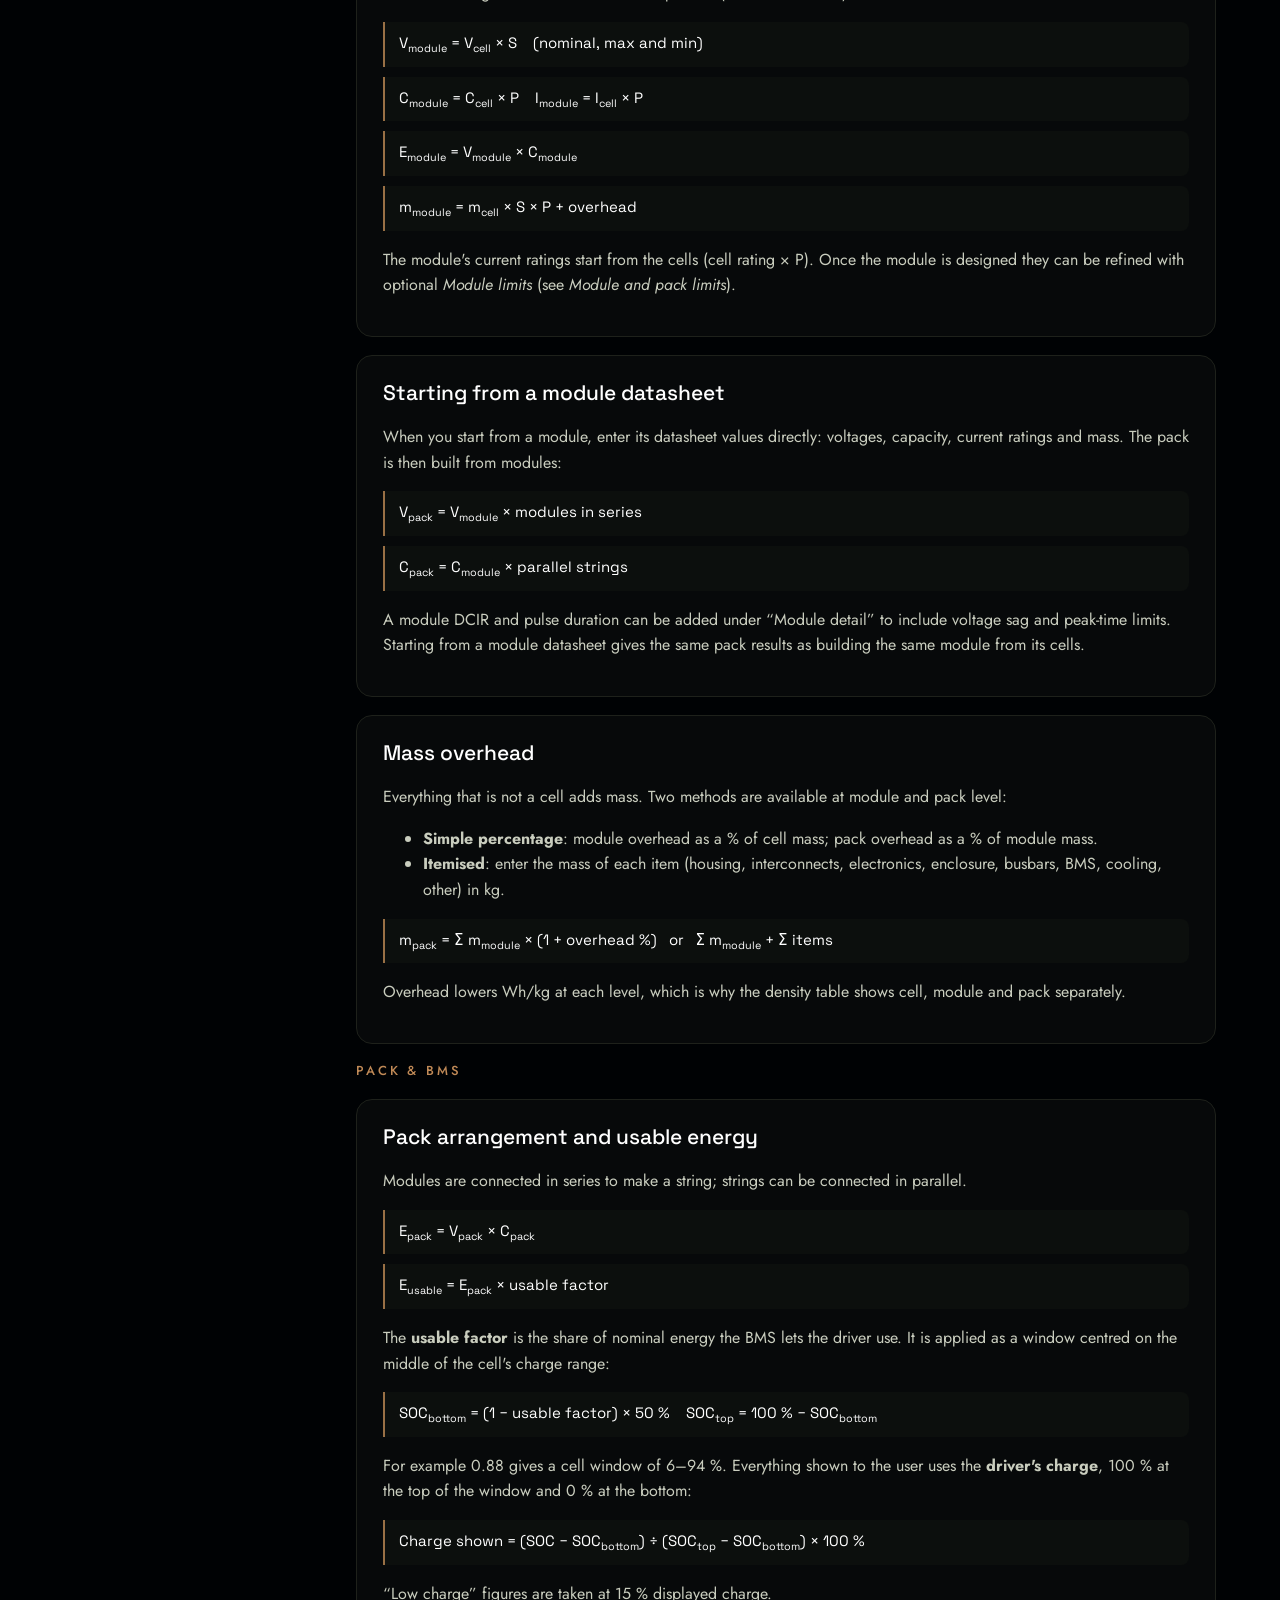
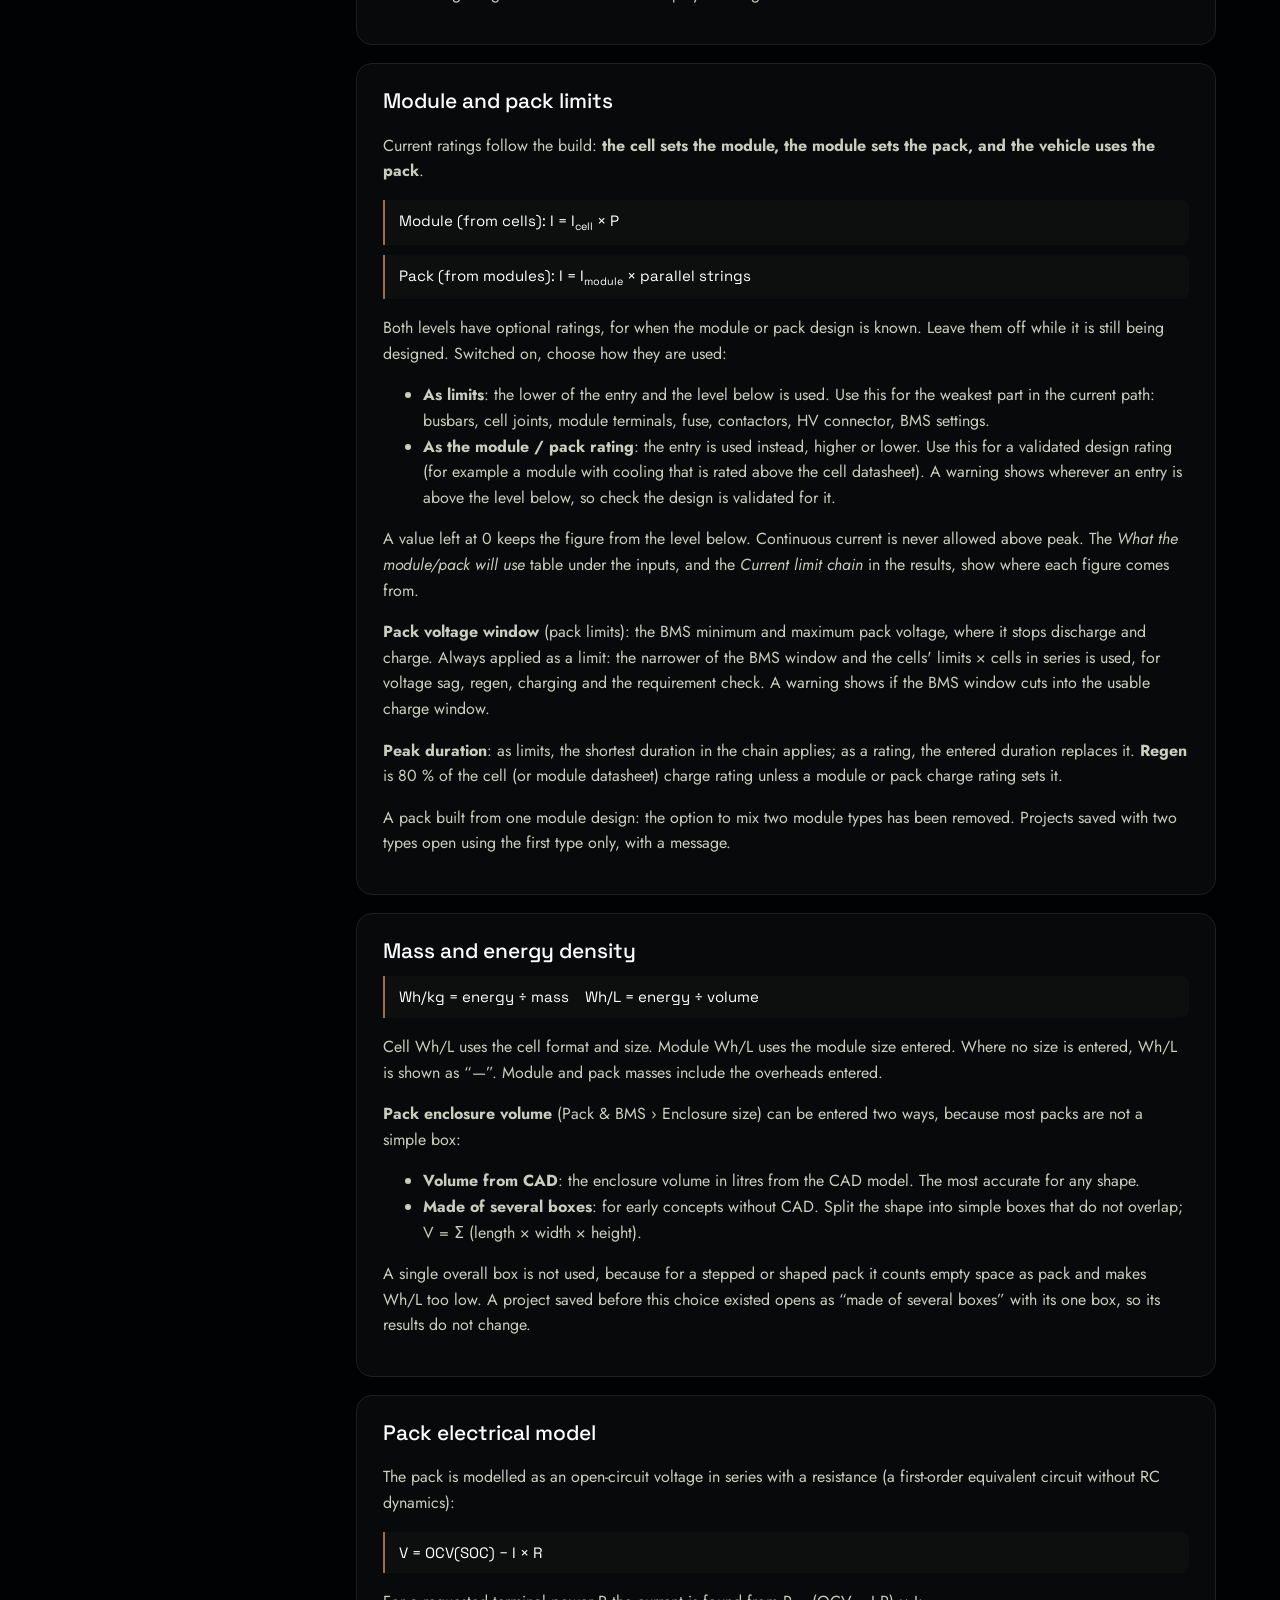
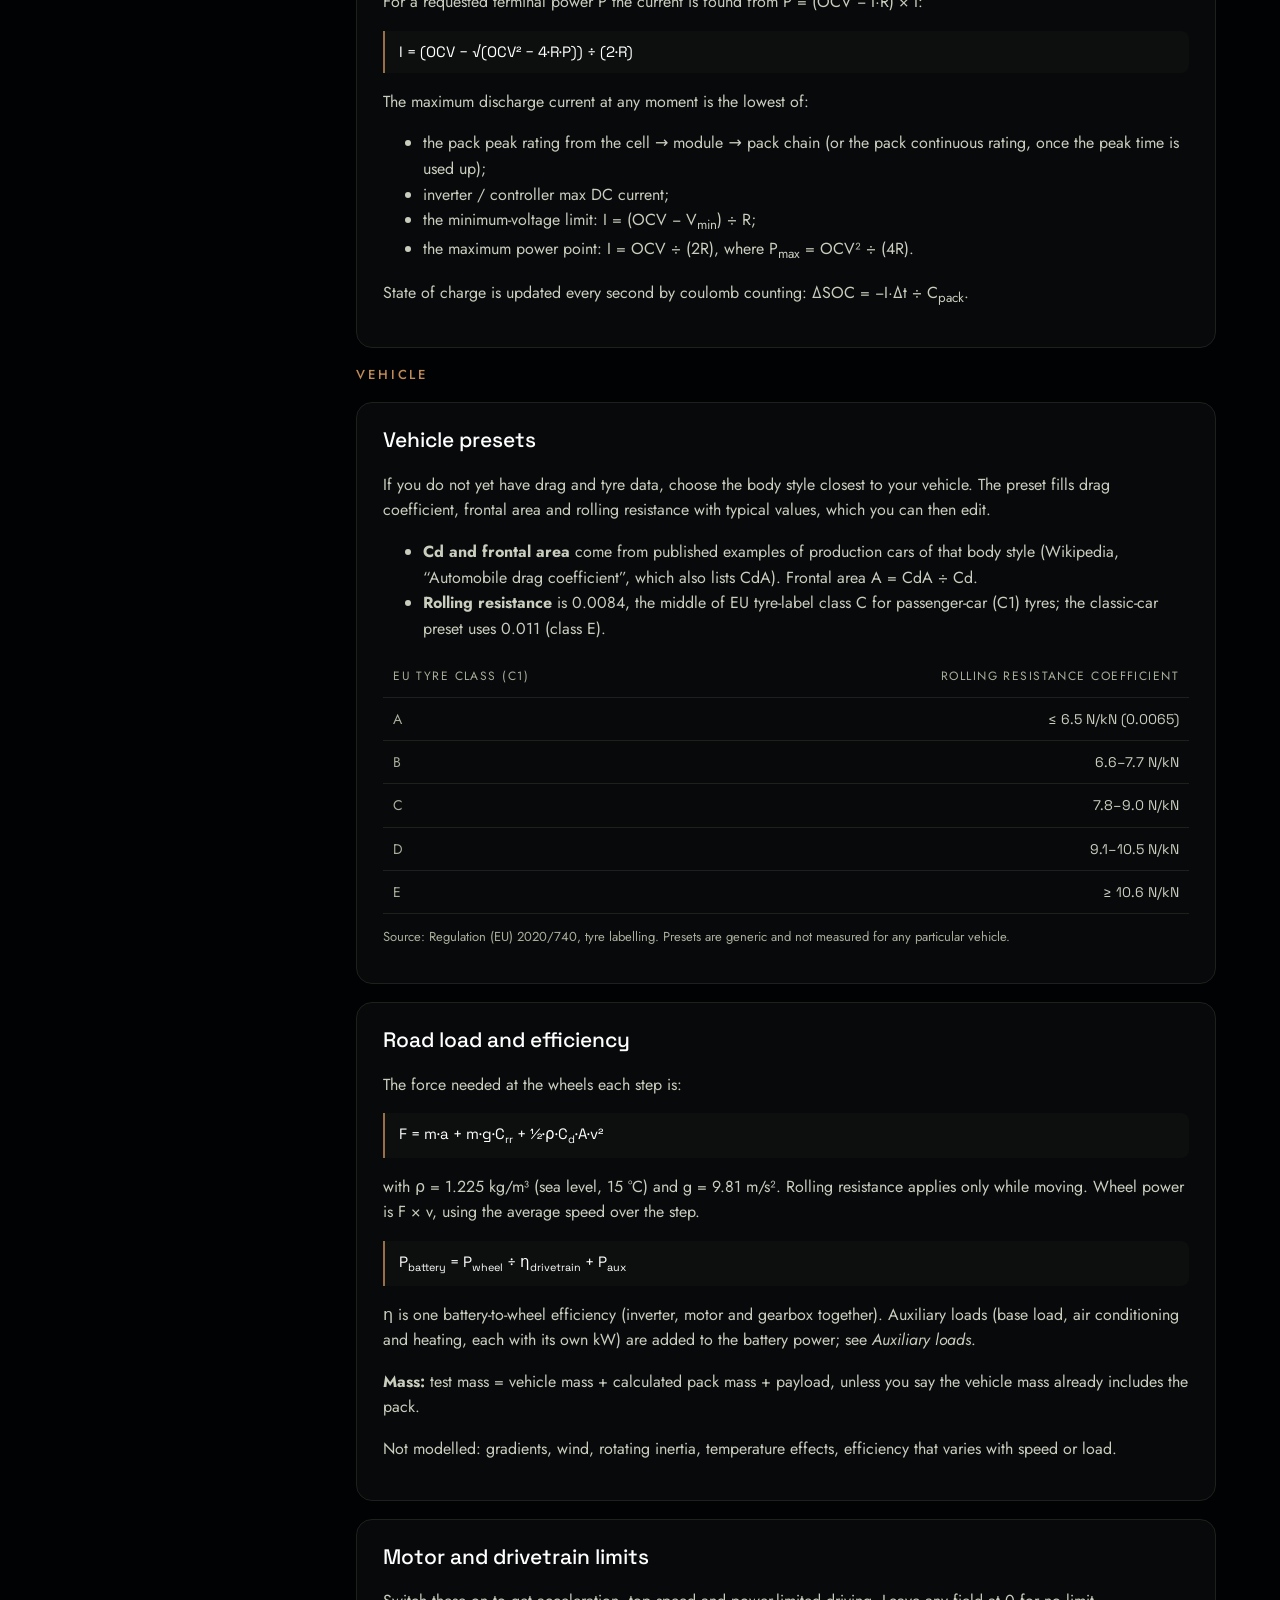
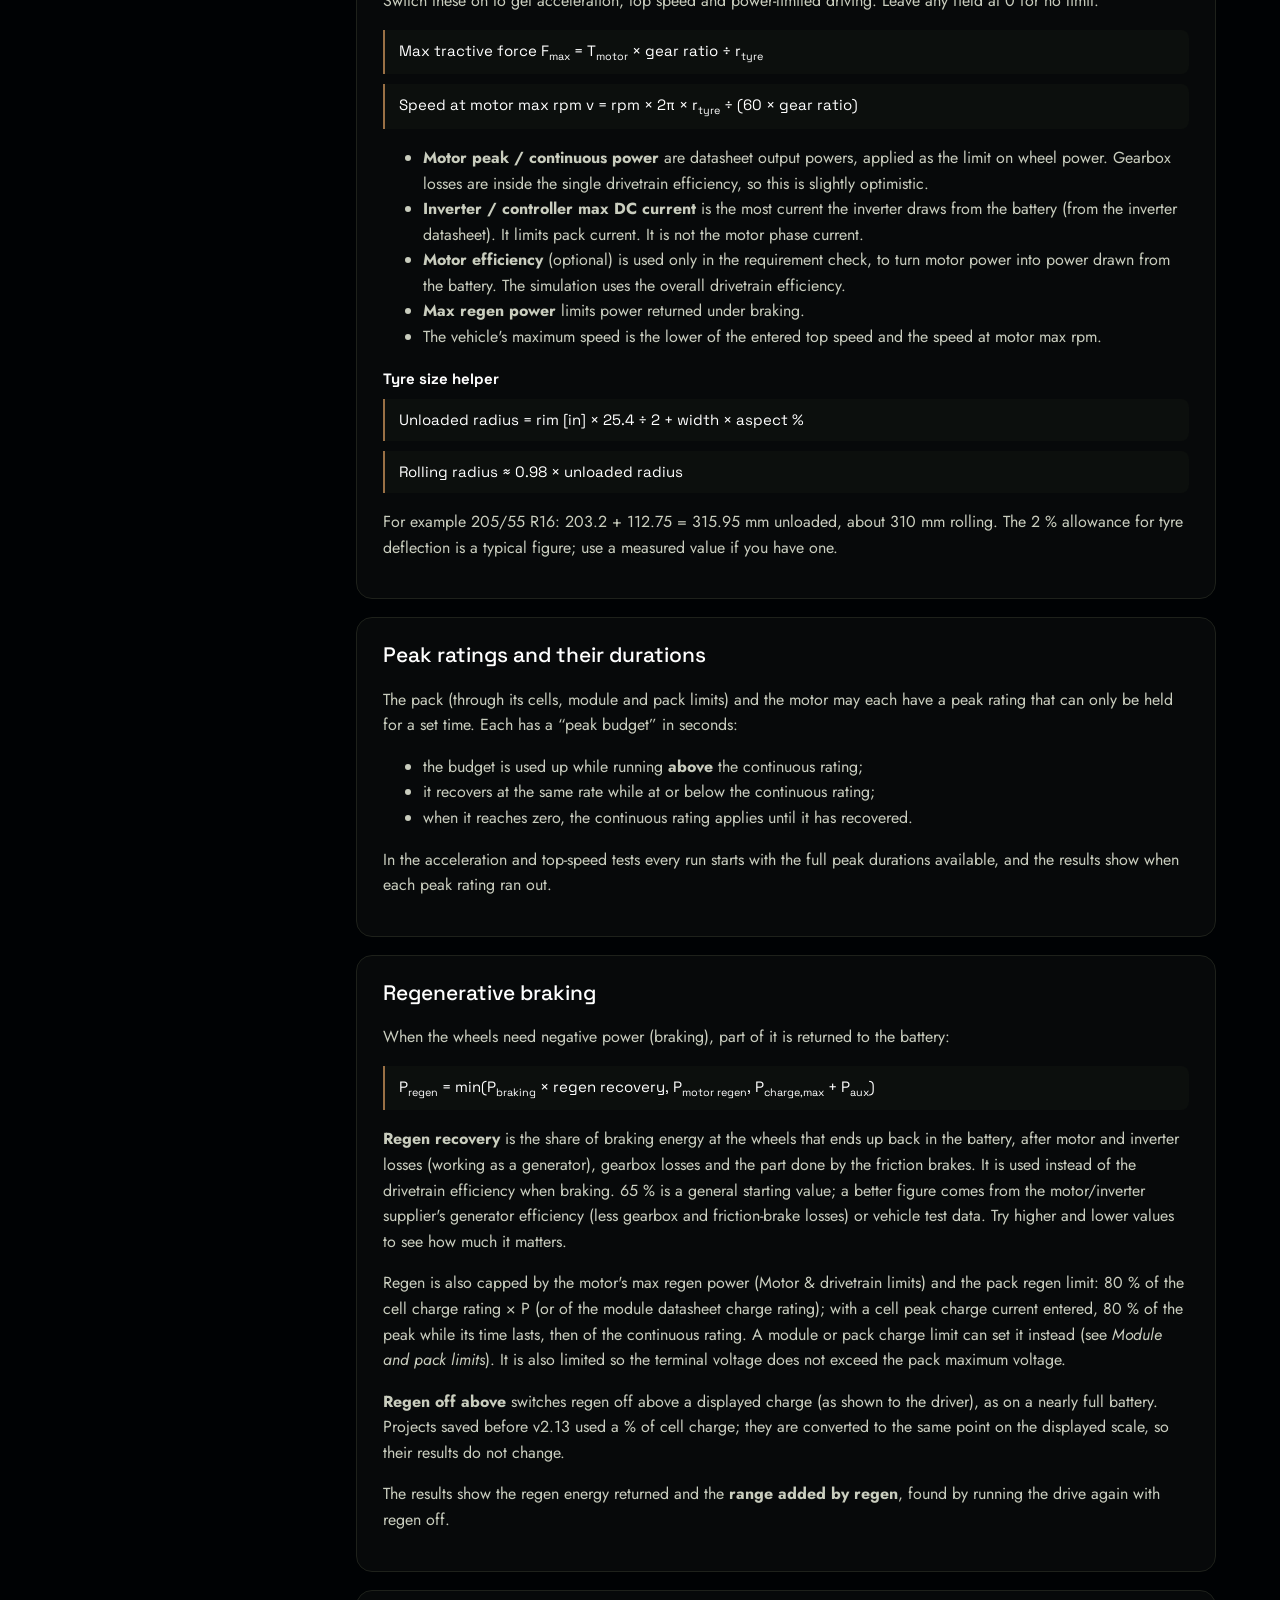
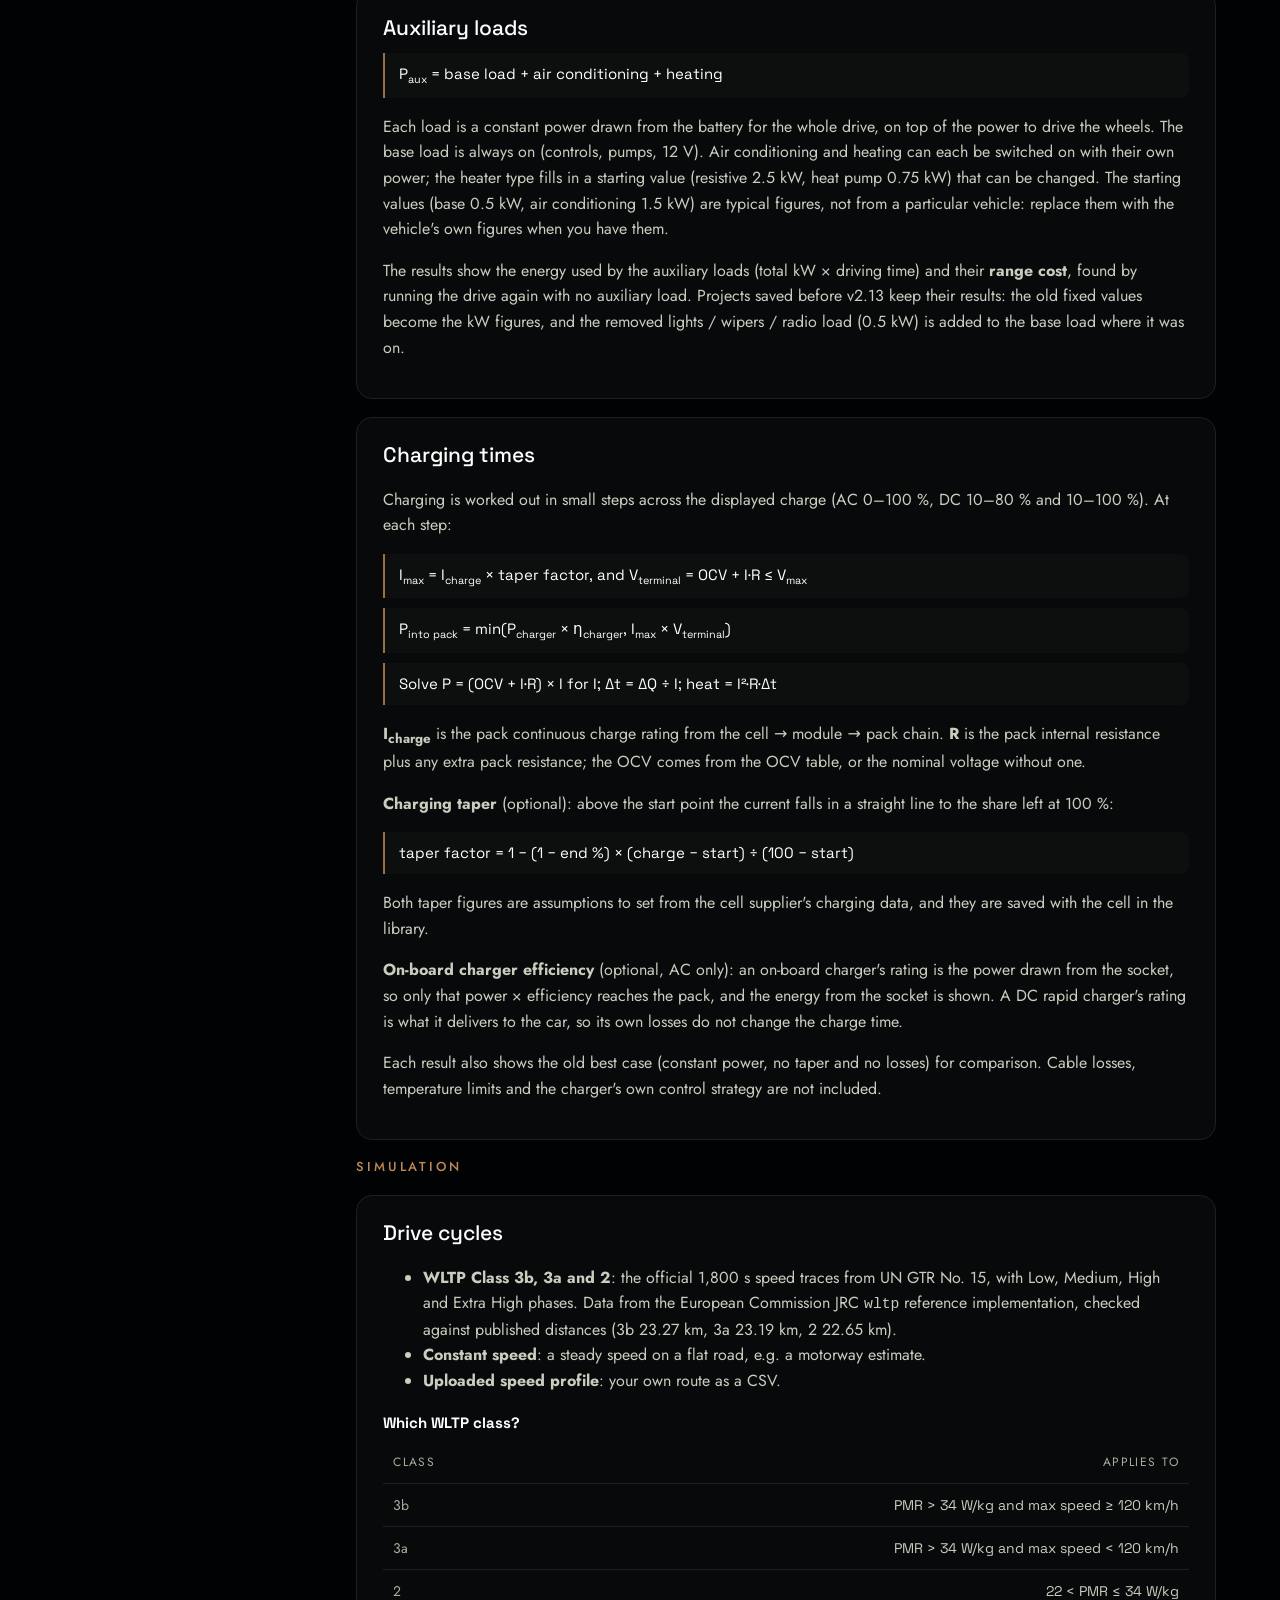
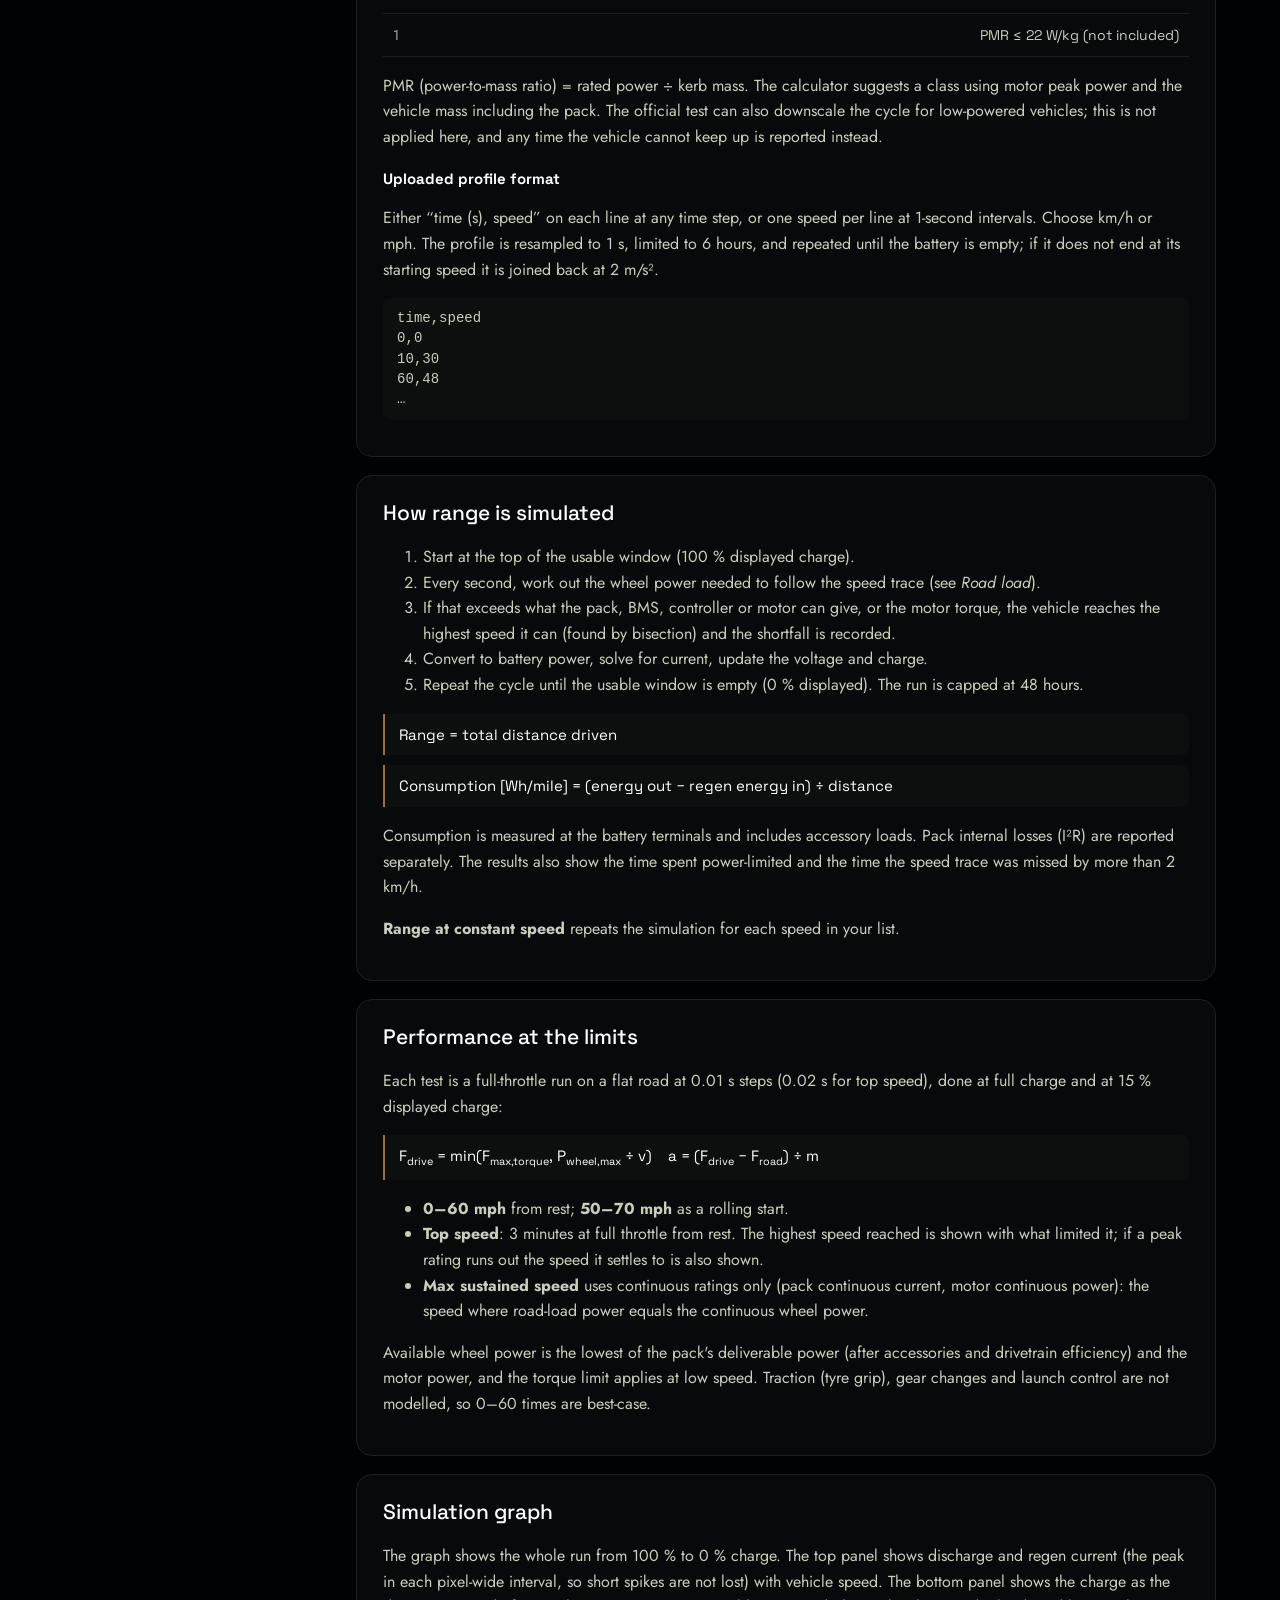
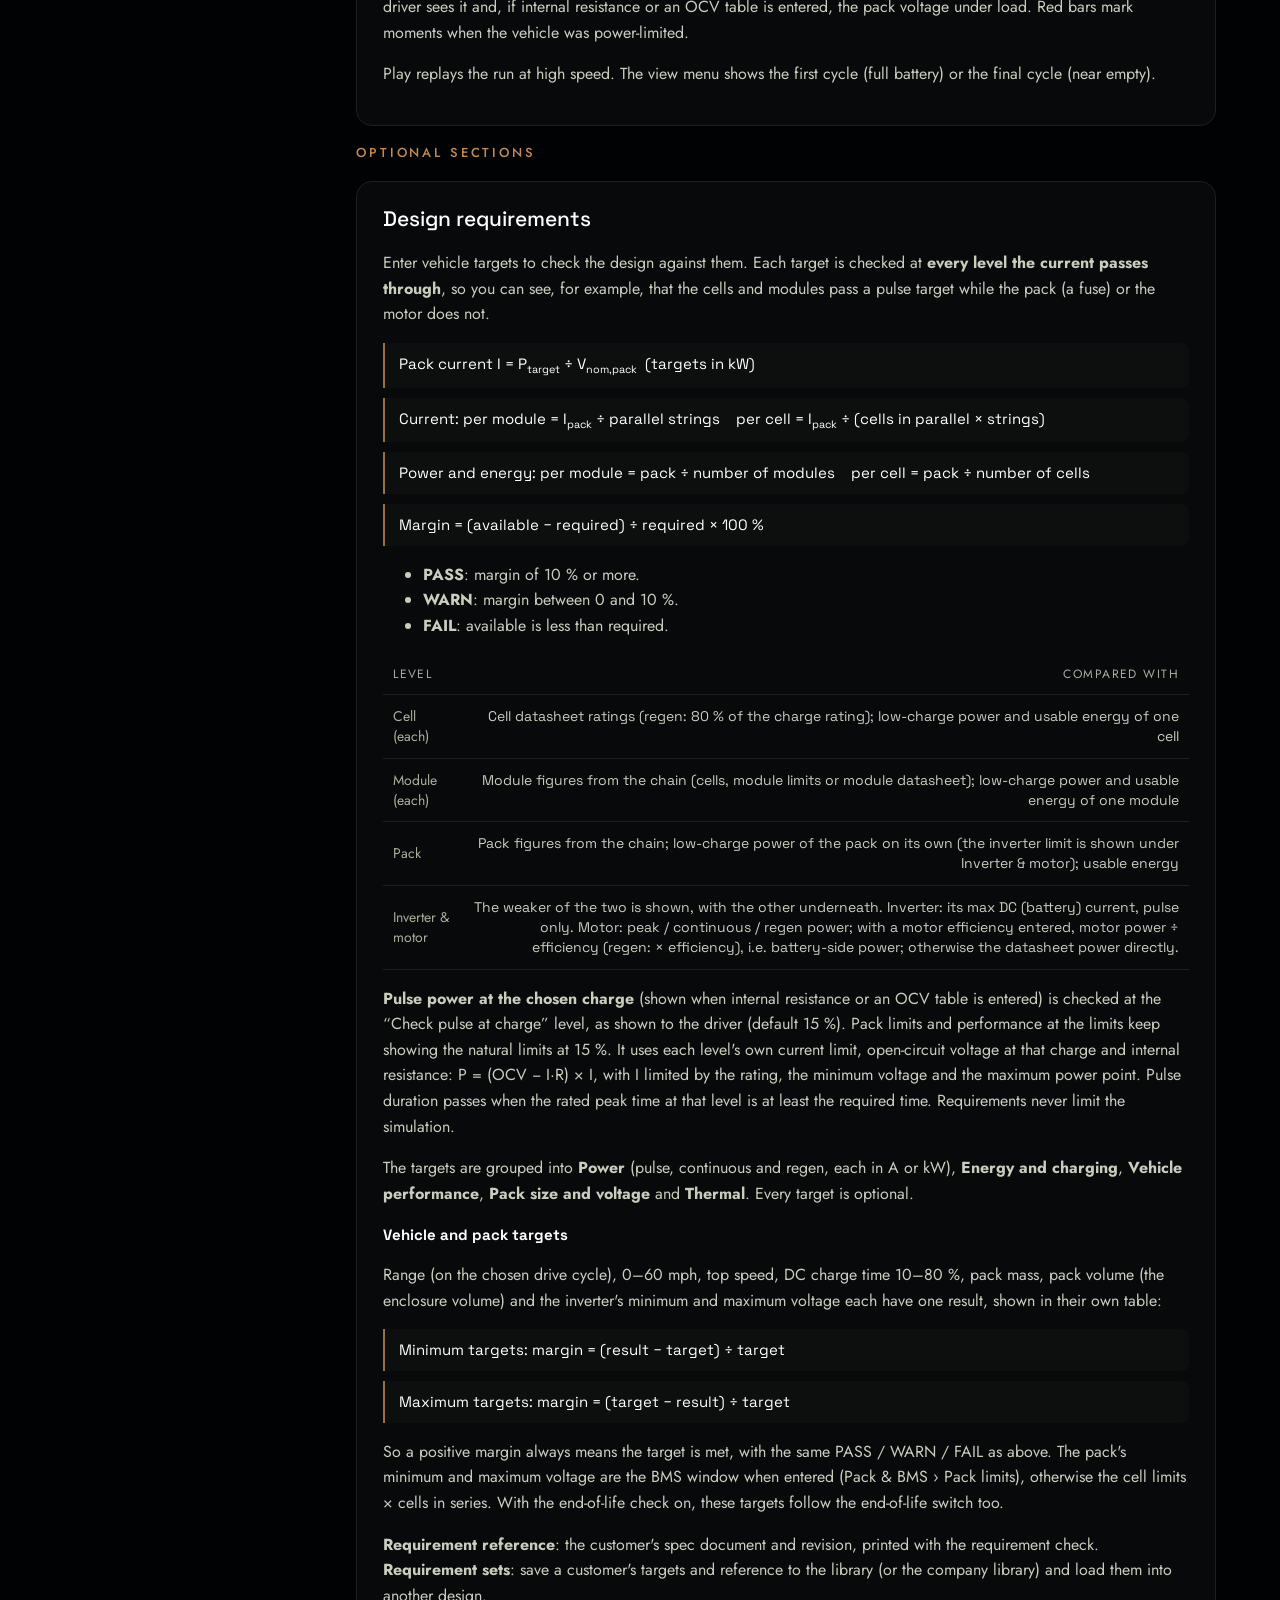
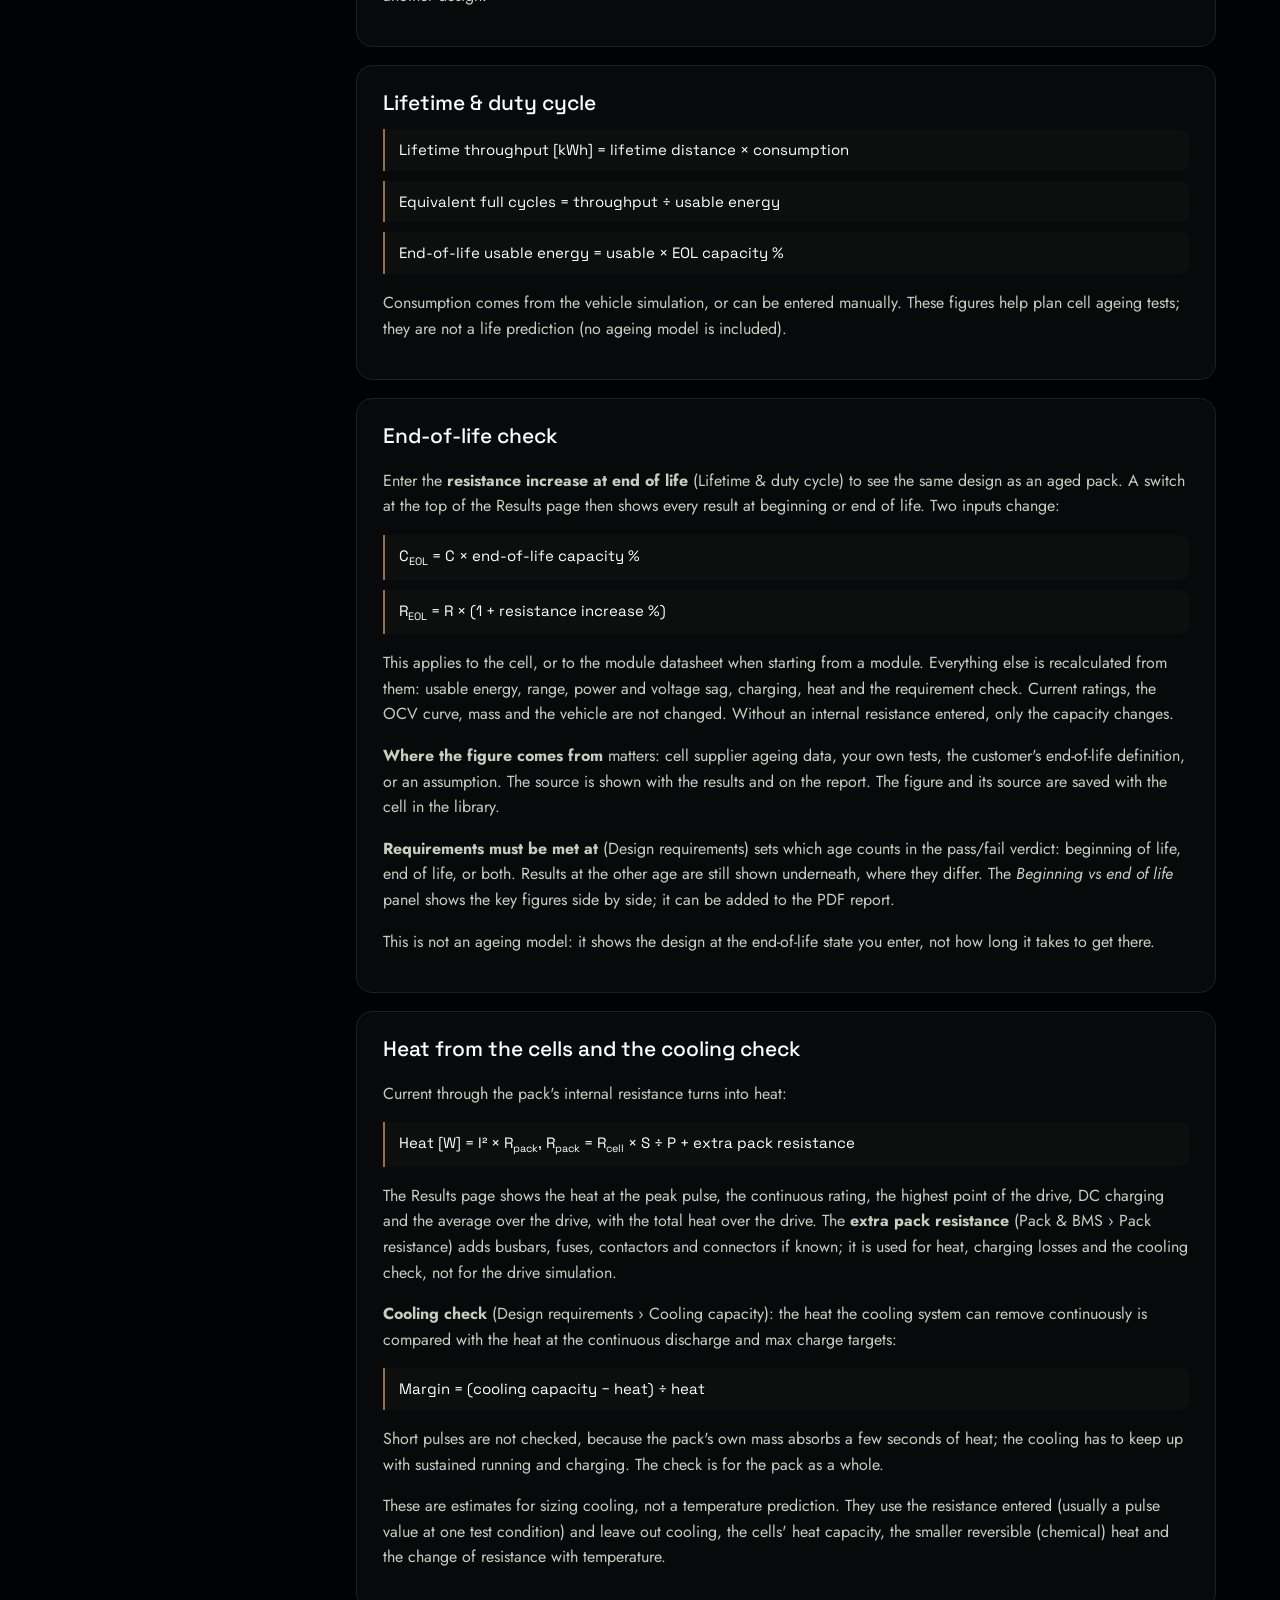
==== commit a822eb47: "Add files via upload" ====
--- a/readme.html
+++ b/readme.html
@@ -10,7 +10,7 @@
   <link rel="preconnect" href="https://fonts.googleapis.com">
   <link rel="preconnect" href="https://fonts.gstatic.com" crossorigin>
   <link href="https://fonts.googleapis.com/css2?family=Jost:wght@300;400;500;600&family=Space+Grotesk:wght@400;500;600;700&display=swap" rel="stylesheet">
-  <link rel="stylesheet" href="styles.css?v=2.13">
+  <link rel="stylesheet" href="styles.css?v=2.14">
 </head>
 <body class="readme-page">
   <header class="readme-top">
@@ -28,7 +28,7 @@
       <div id="readmeBody"></div>
     </main>
   </div>
-  <script src="readme-content.js?v=2.13"></script>
+  <script src="readme-content.js?v=2.14"></script>
   <script>
     (function () {
       var R = window.VoltReadme;
--- a/styles.css
+++ b/styles.css
@@ -858,3 +858,13 @@
 .info-total { display: flex; justify-content: space-between; align-items: baseline; gap: 12px; }
 .info-total span { color: var(--text-2); font-size: 14px; }
 .info-total strong { font-size: 22px; font-weight: 600; color: var(--bronze-light) !important; }
+
+/* v2.14: requirement targets */
+.req-subhead { margin: 18px 0 8px; font-family: var(--font-head); font-weight: 500; font-size: 17px; }
+.req-ref { margin: 0 0 8px !important; }
+.req-ref strong { color: var(--text); font-weight: 600; }
+.req-targets td, .req-targets th:not(:first-child) { text-align: right; }
+.req-targets td small, .req-targets th small { display: block; color: var(--muted); font-size: 12px; letter-spacing: 0; text-transform: none; font-weight: 400; margin-top: 2px; }
+.req-targets tbody th { text-align: left; text-transform: none; letter-spacing: 0; font-size: 14px; }
+.report .req-subhead { font-size: 11pt; margin: 4mm 0 2mm; }
+.report .req-ref strong { color: var(--r-text); }
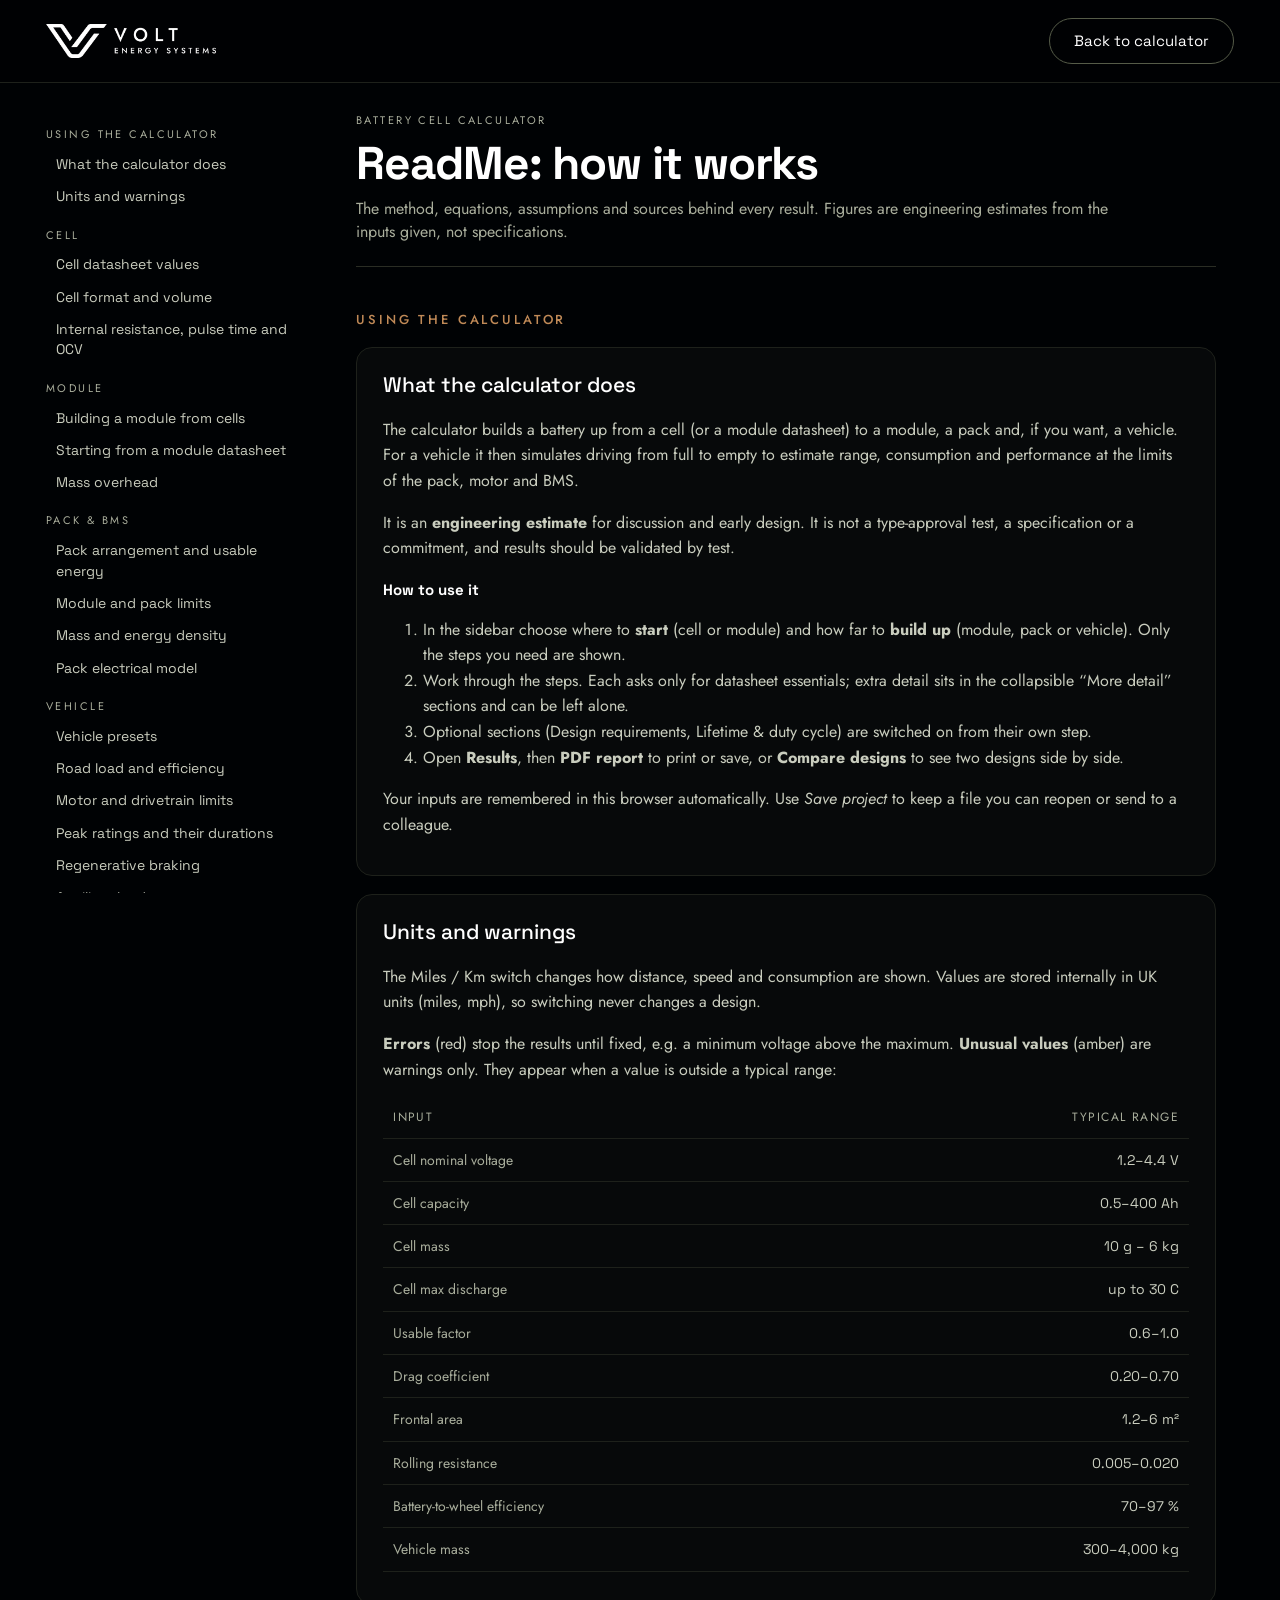
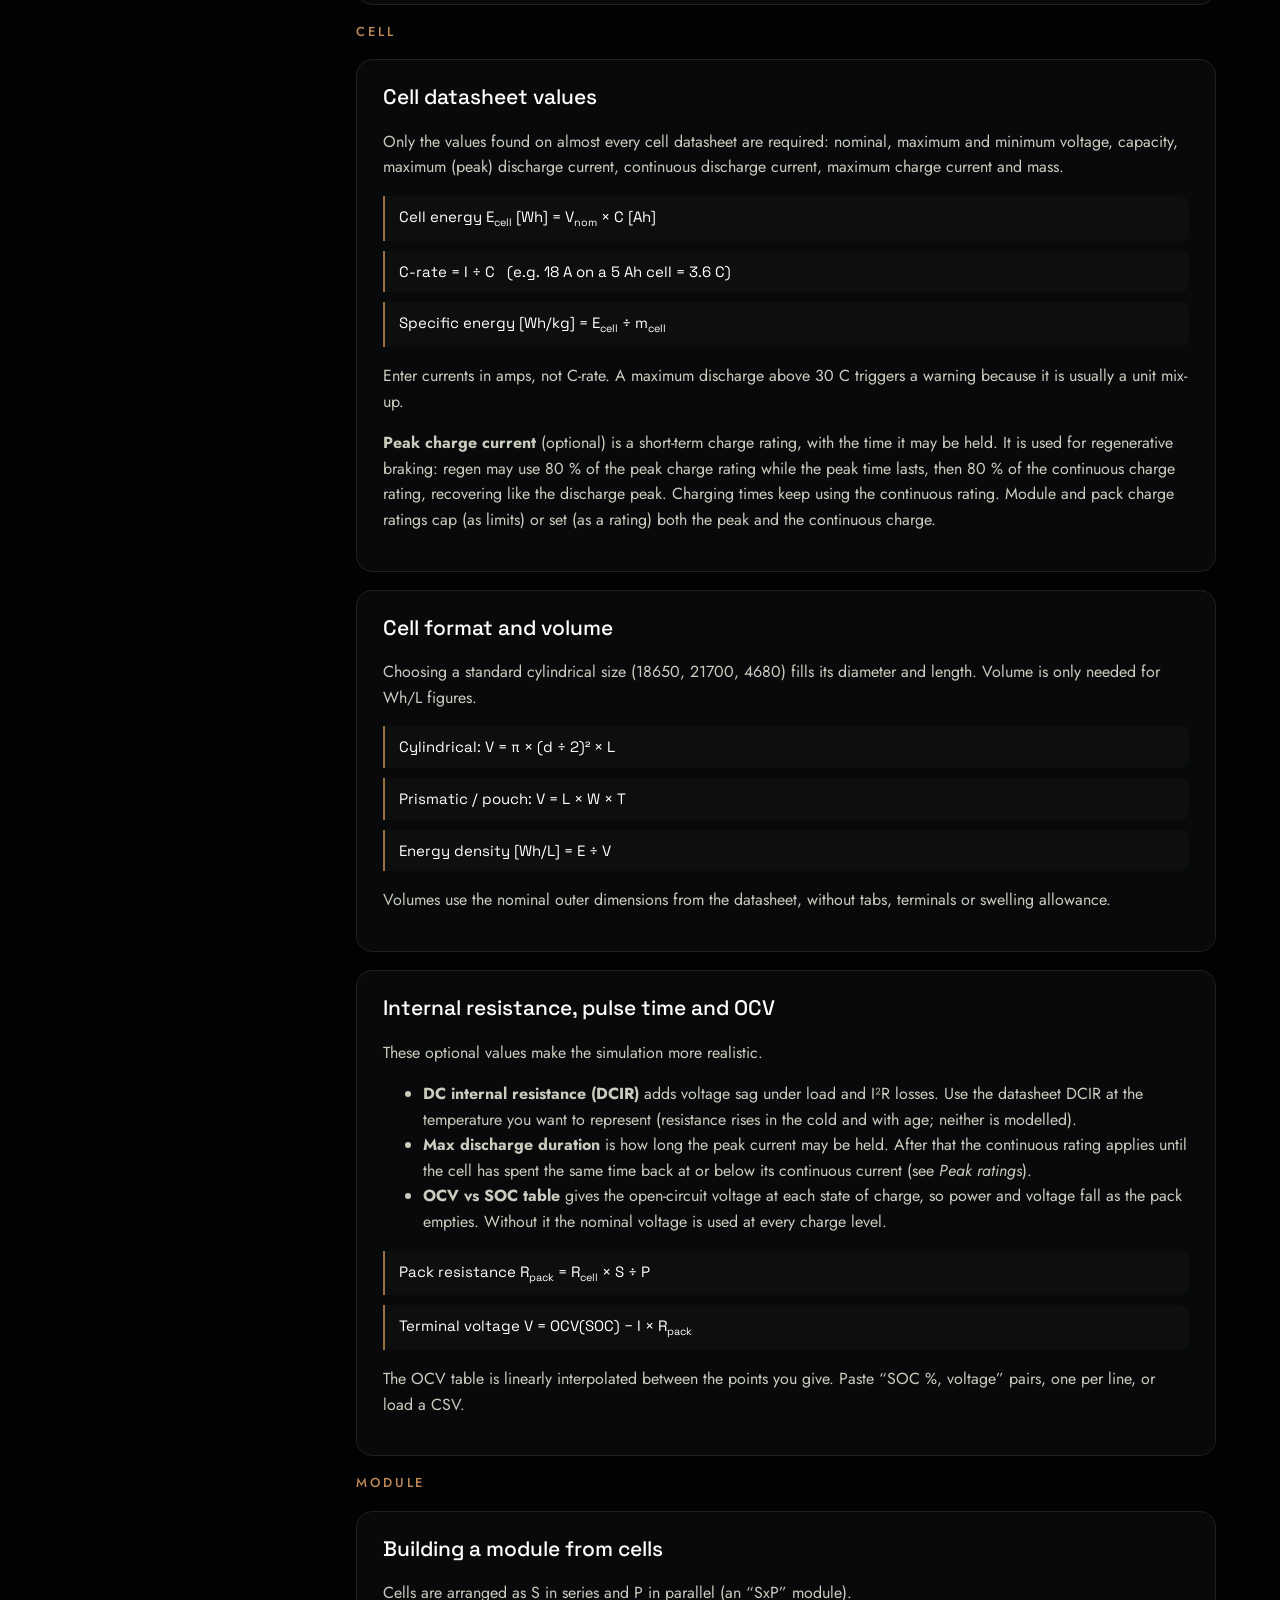
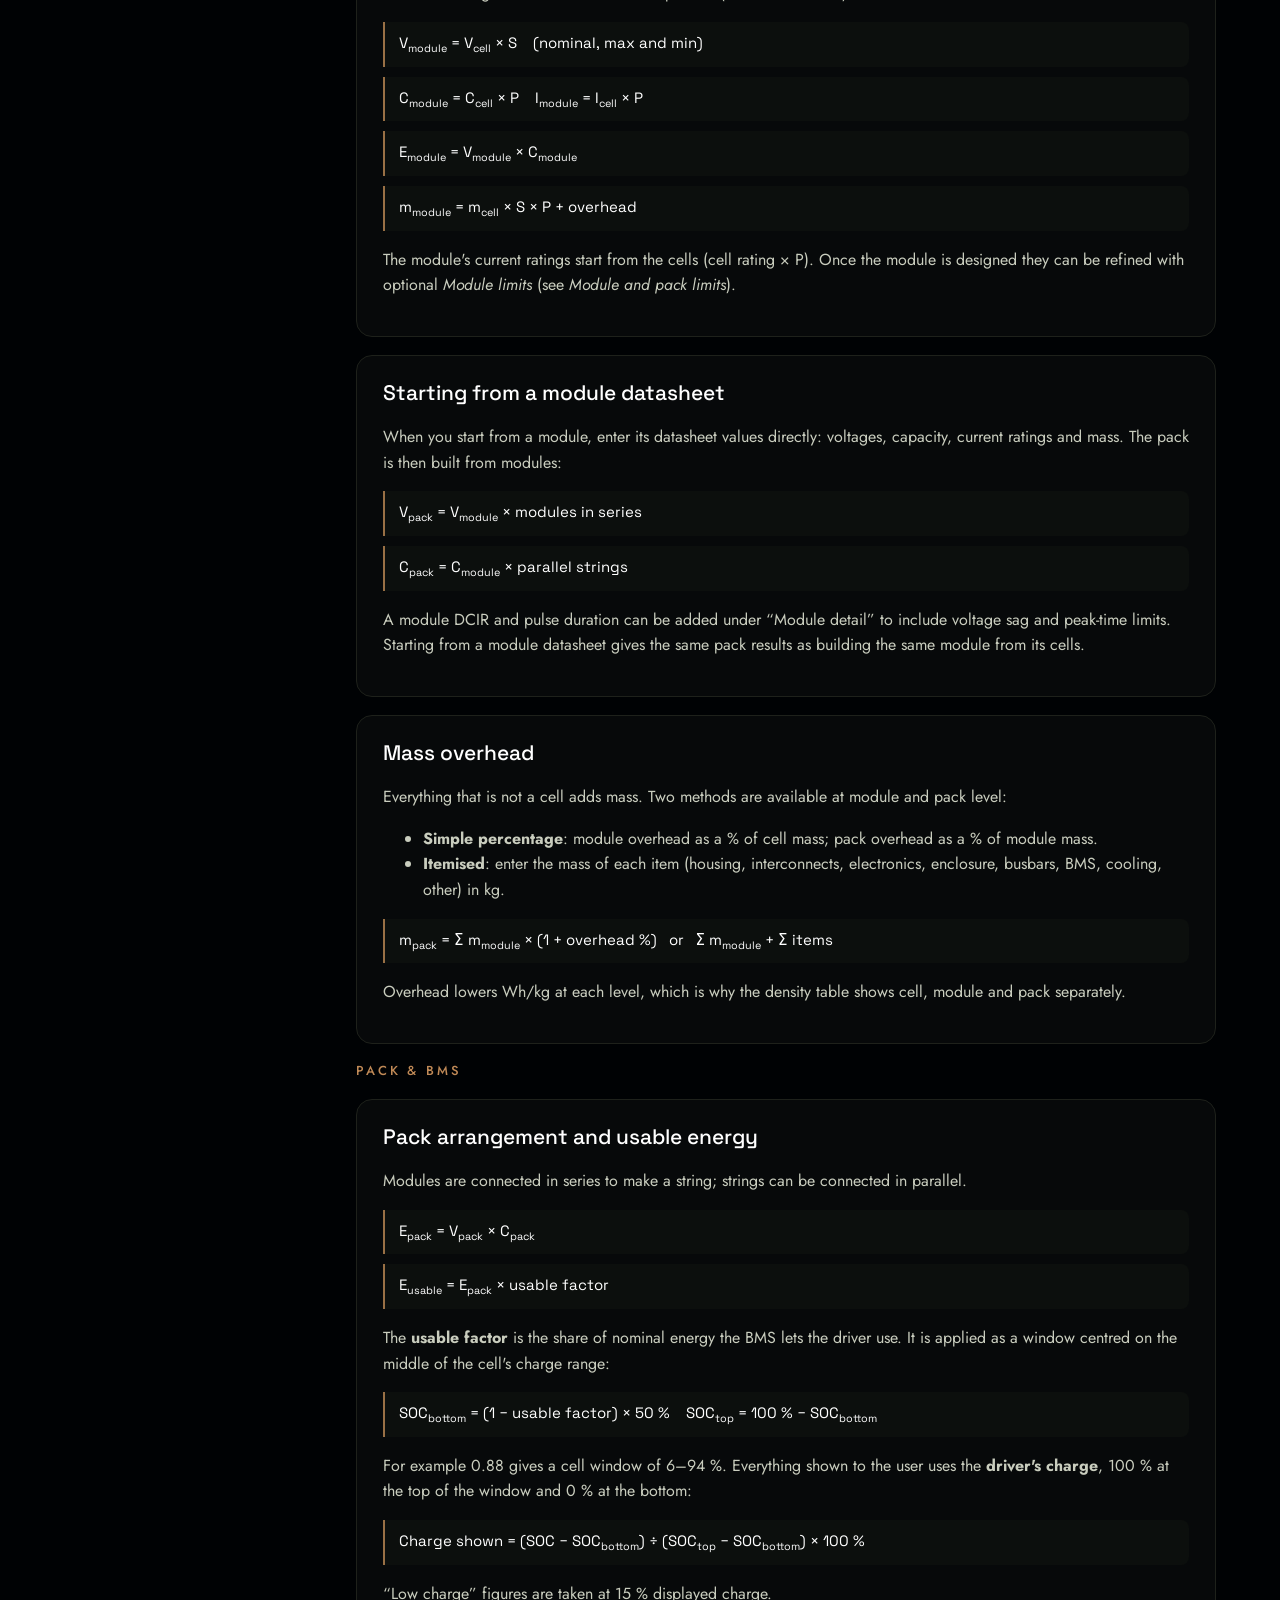
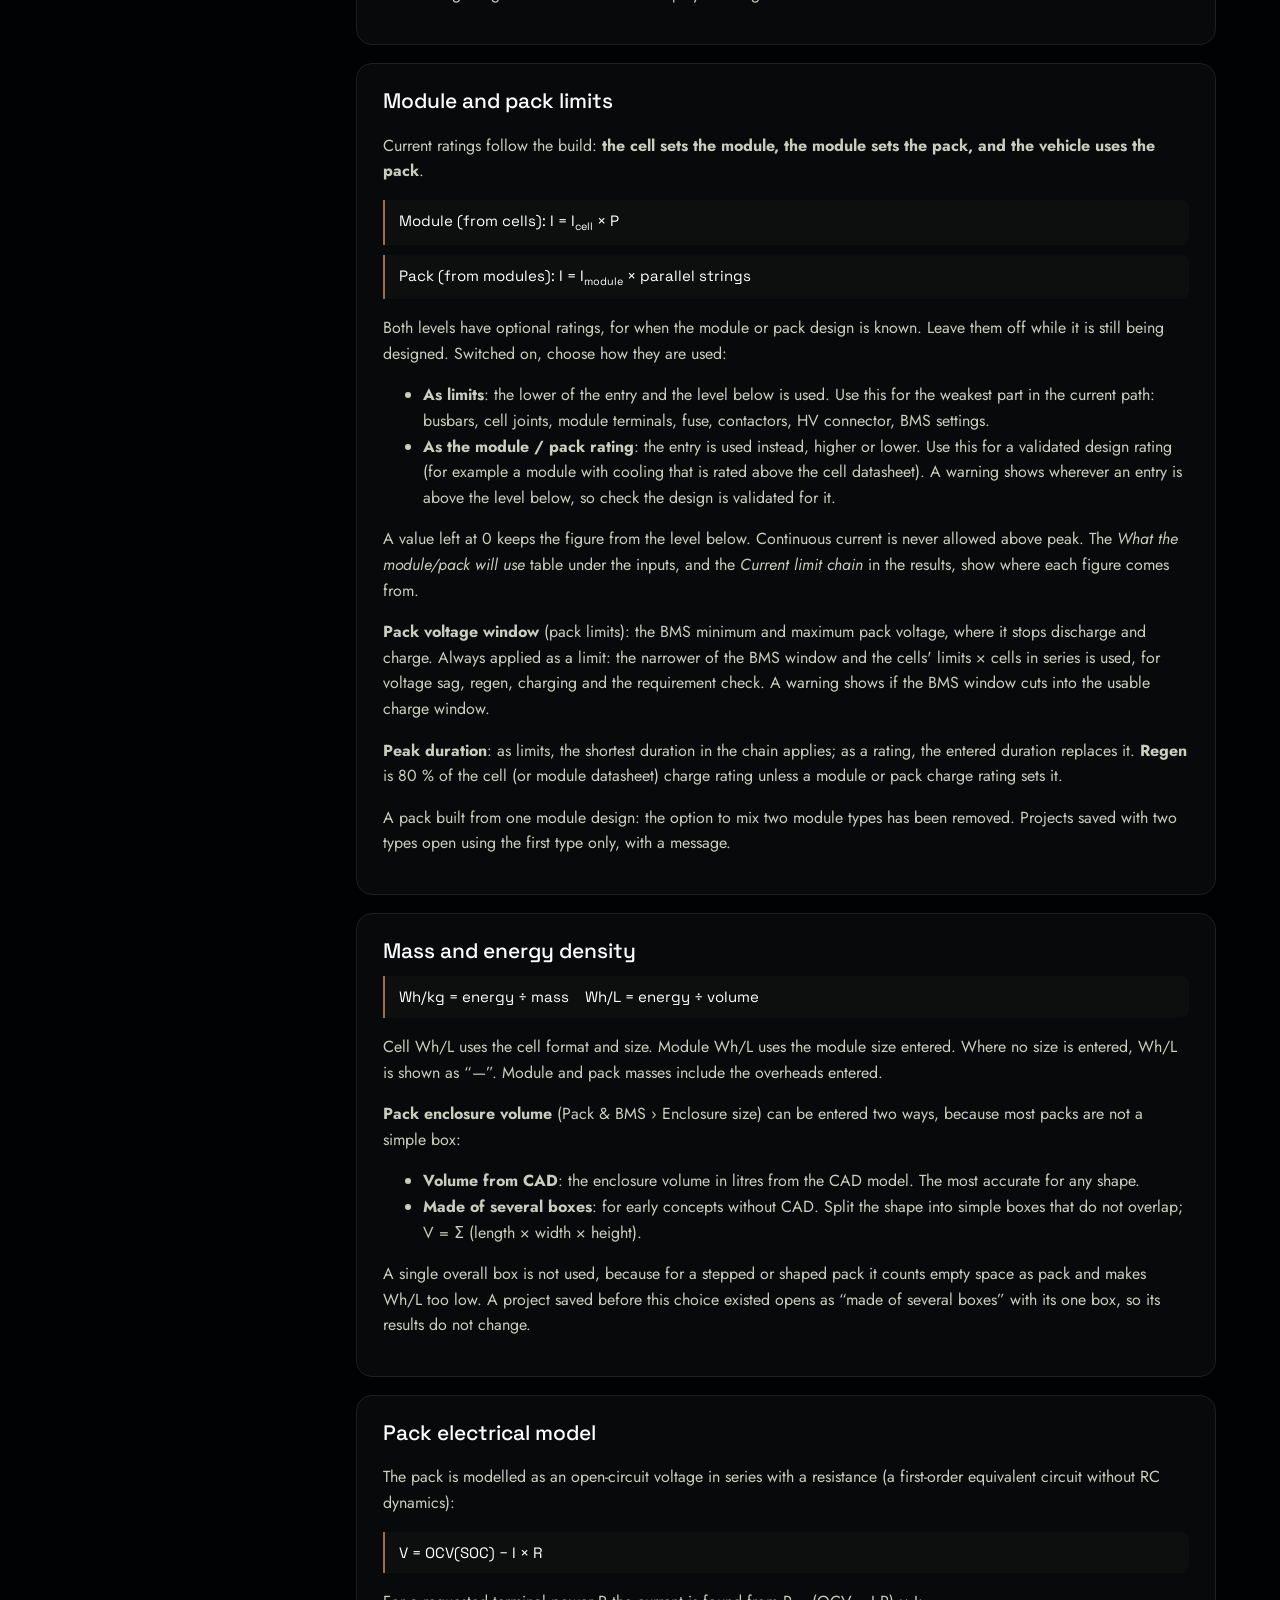
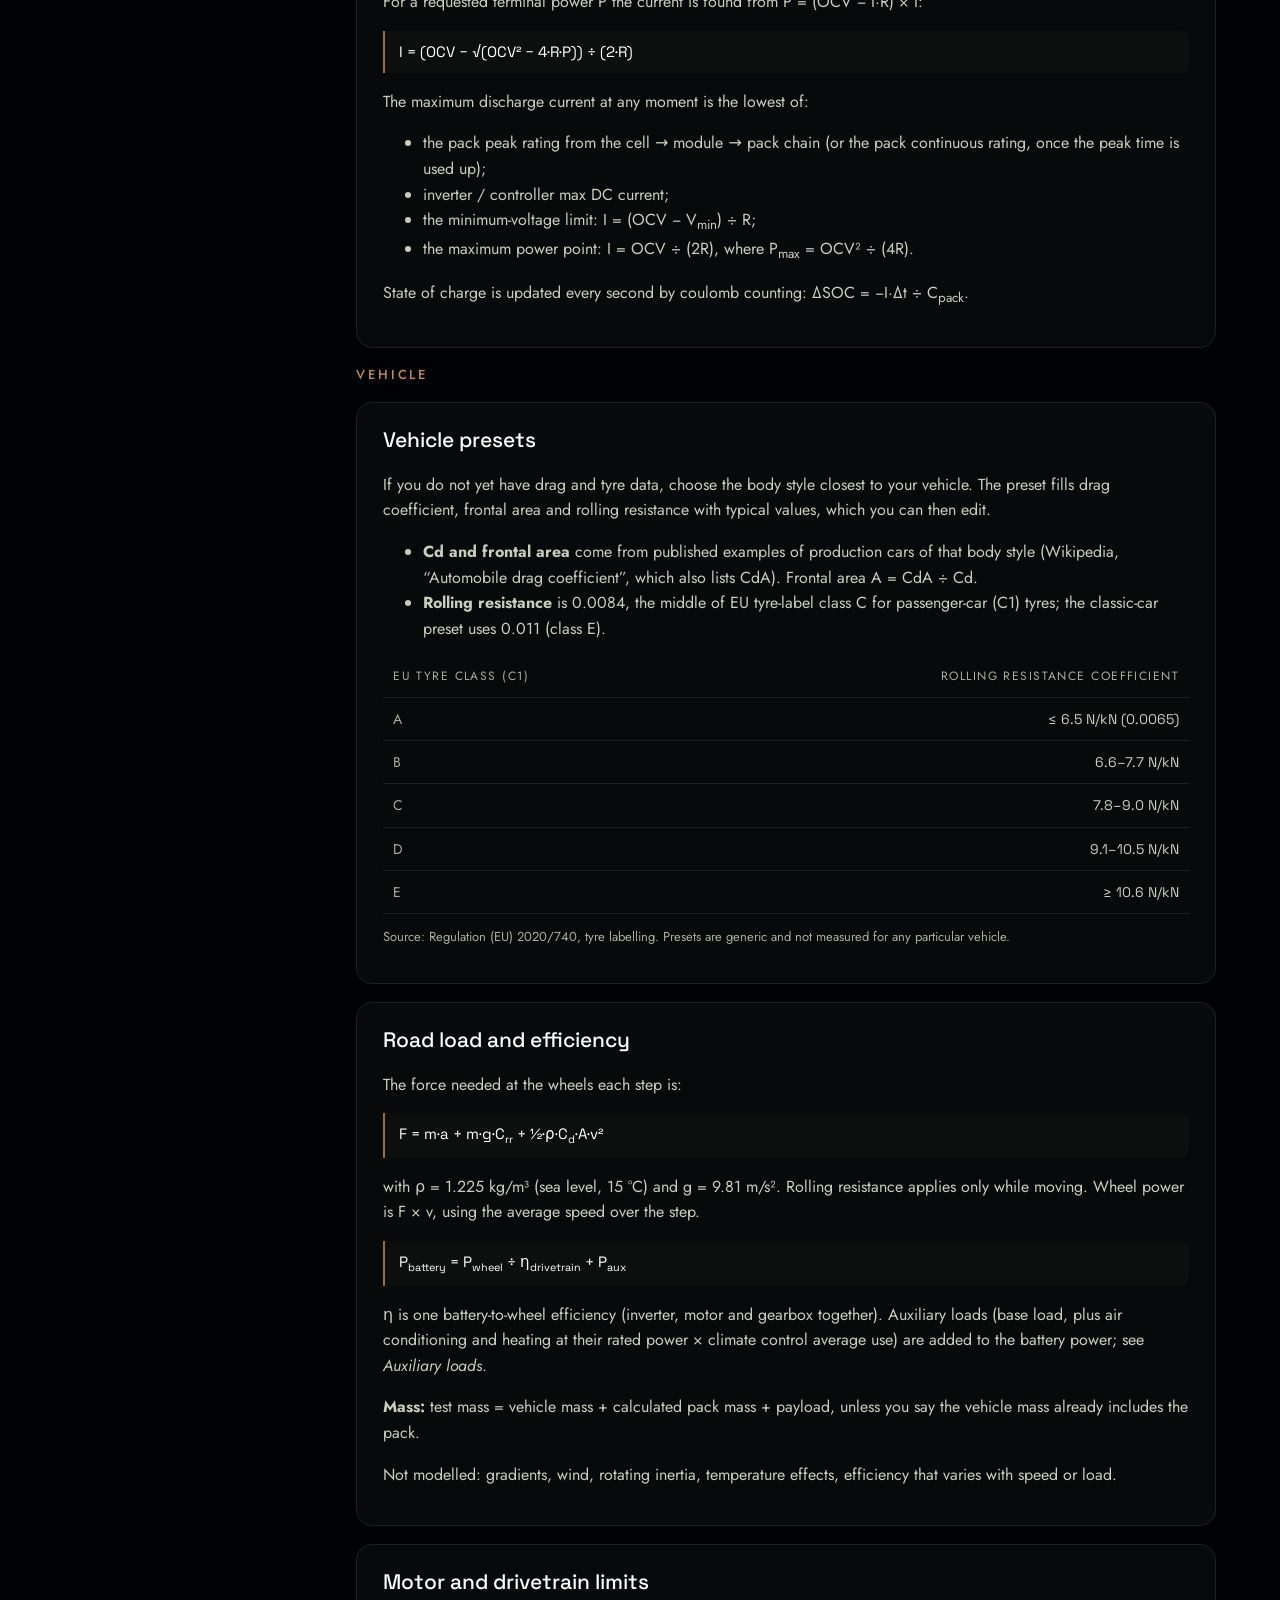
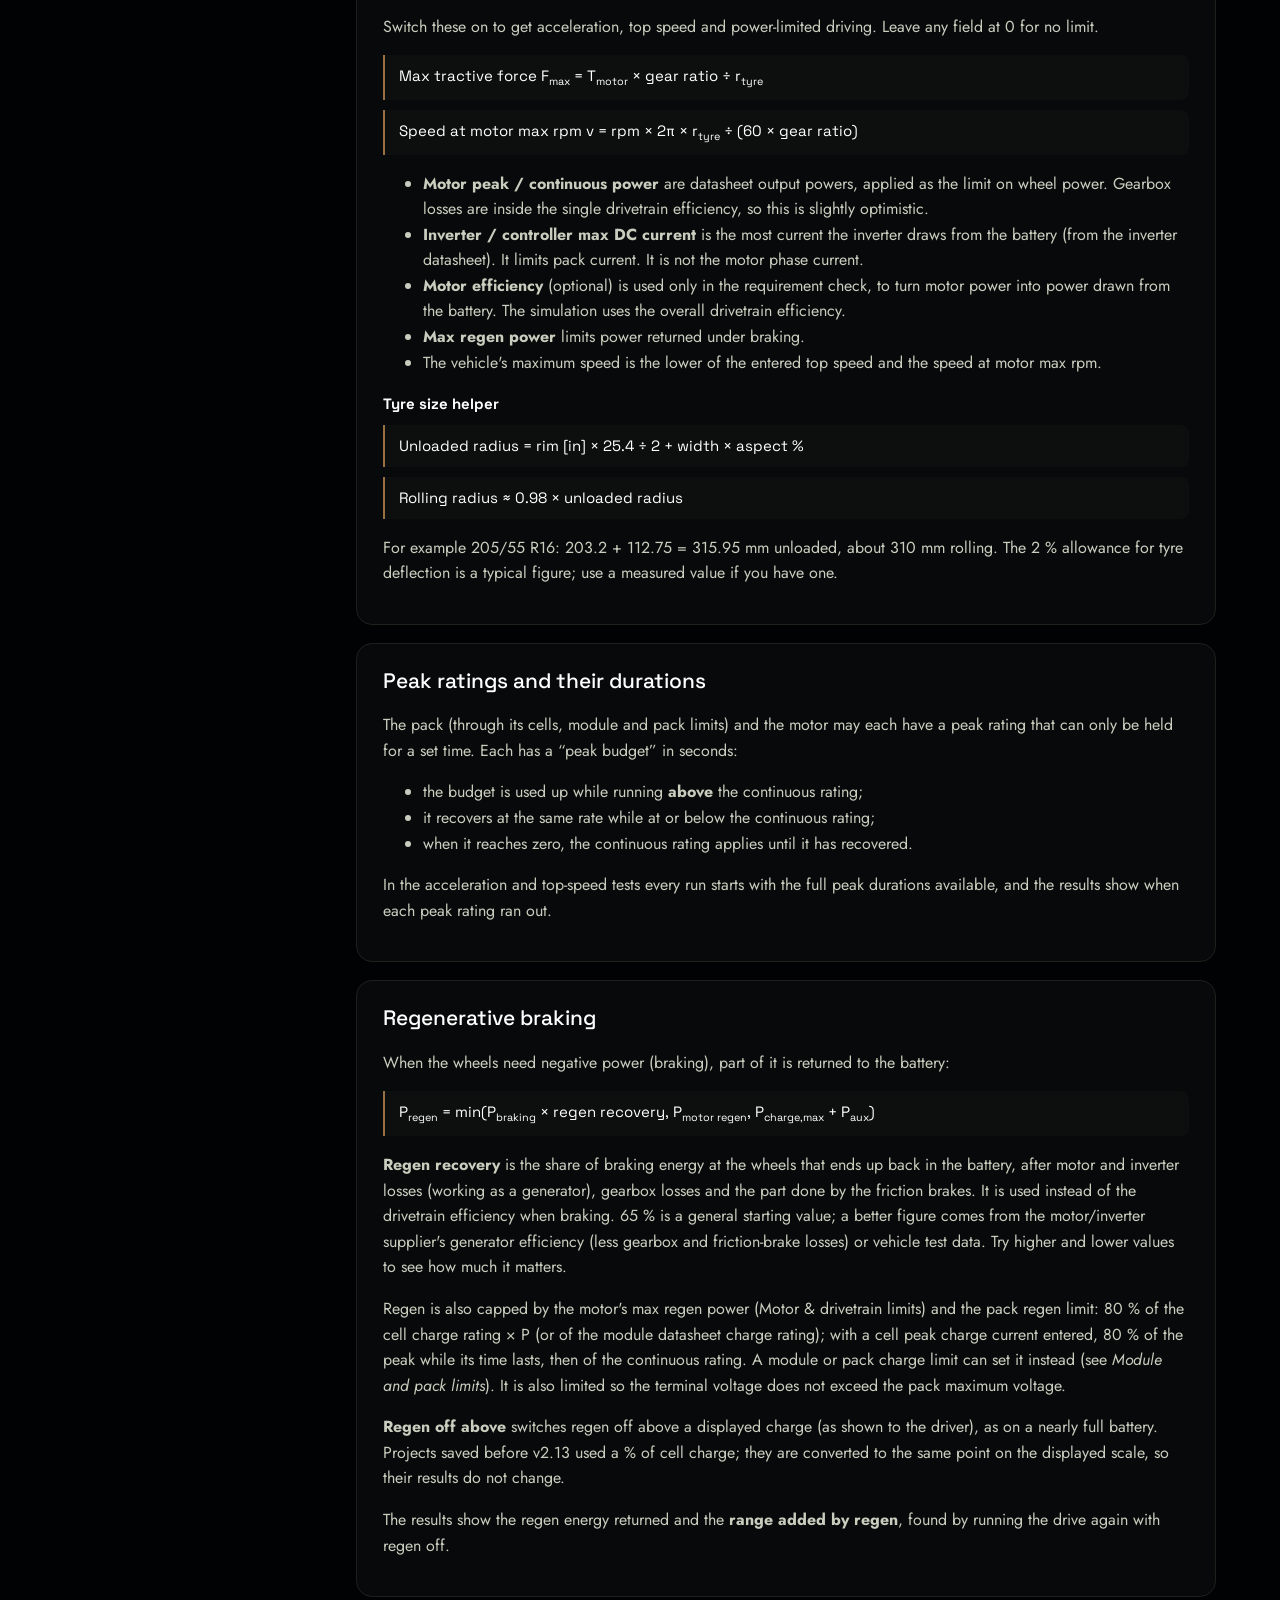
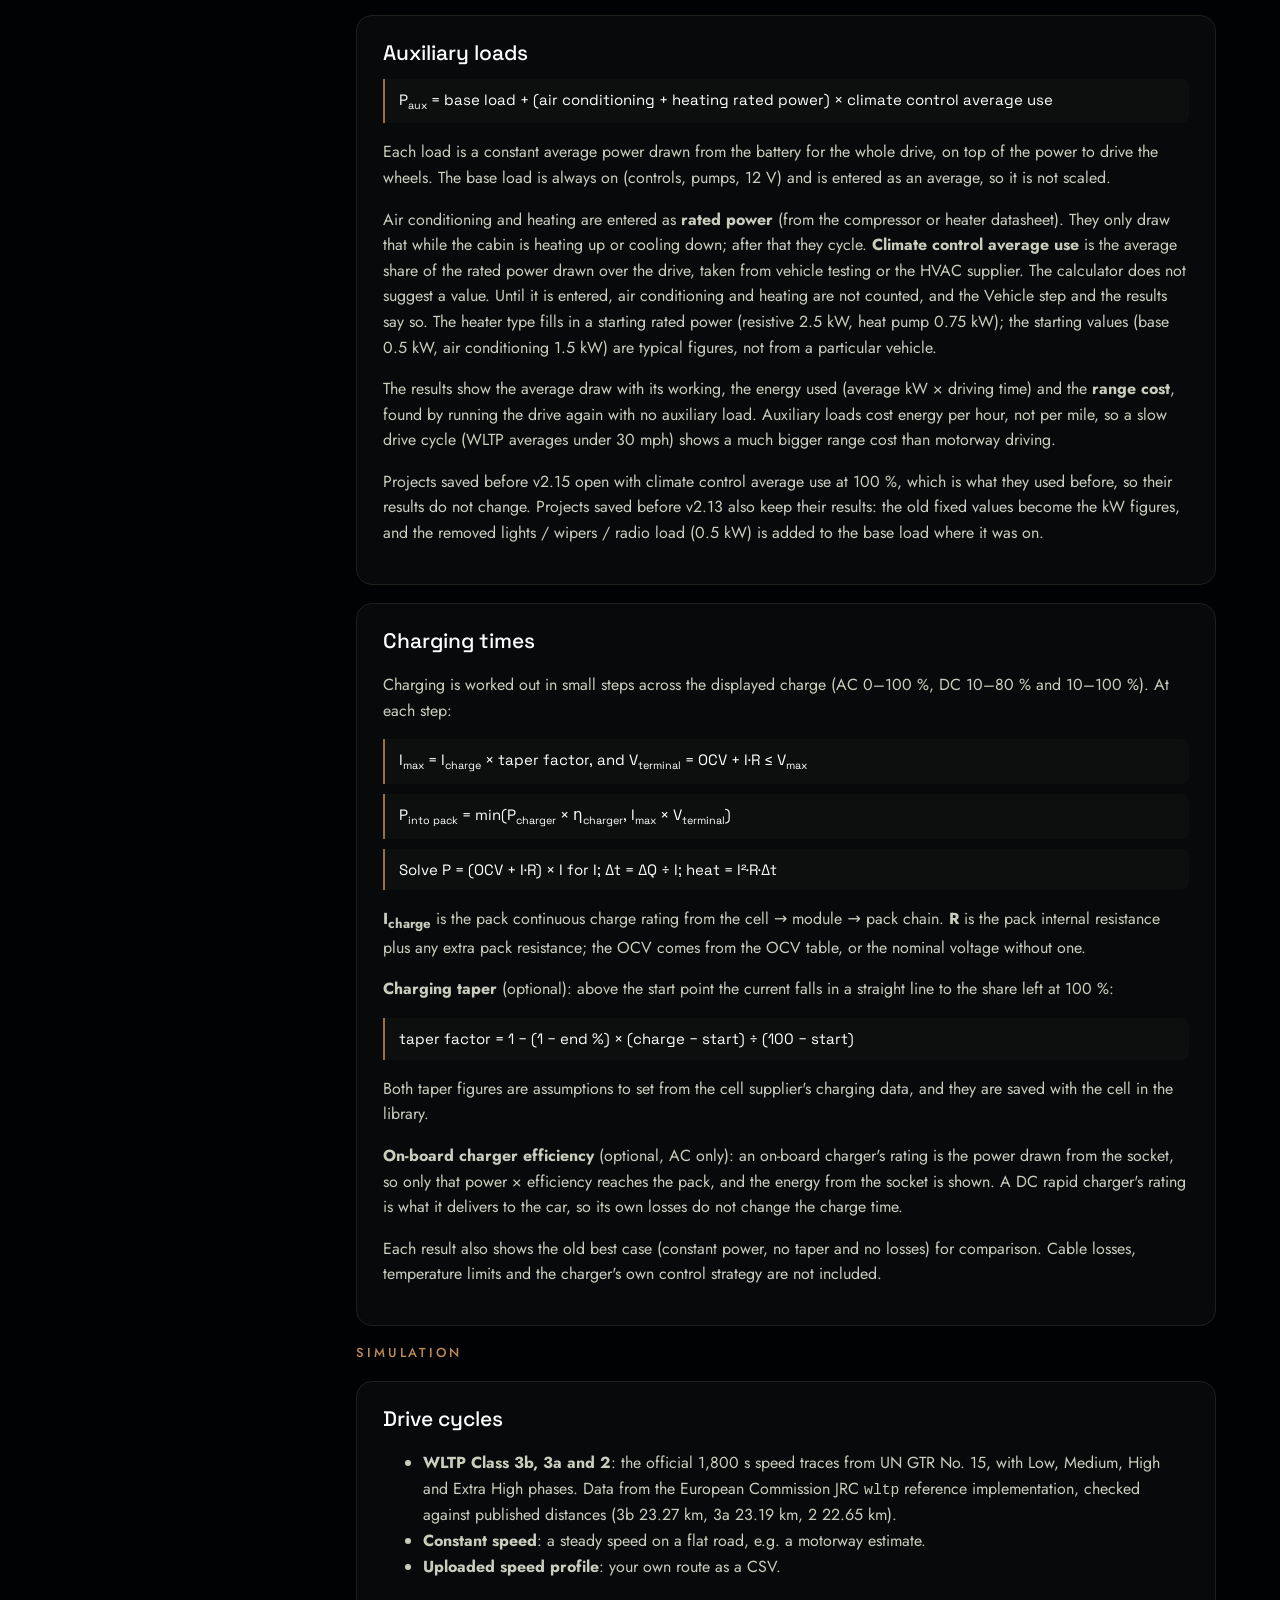
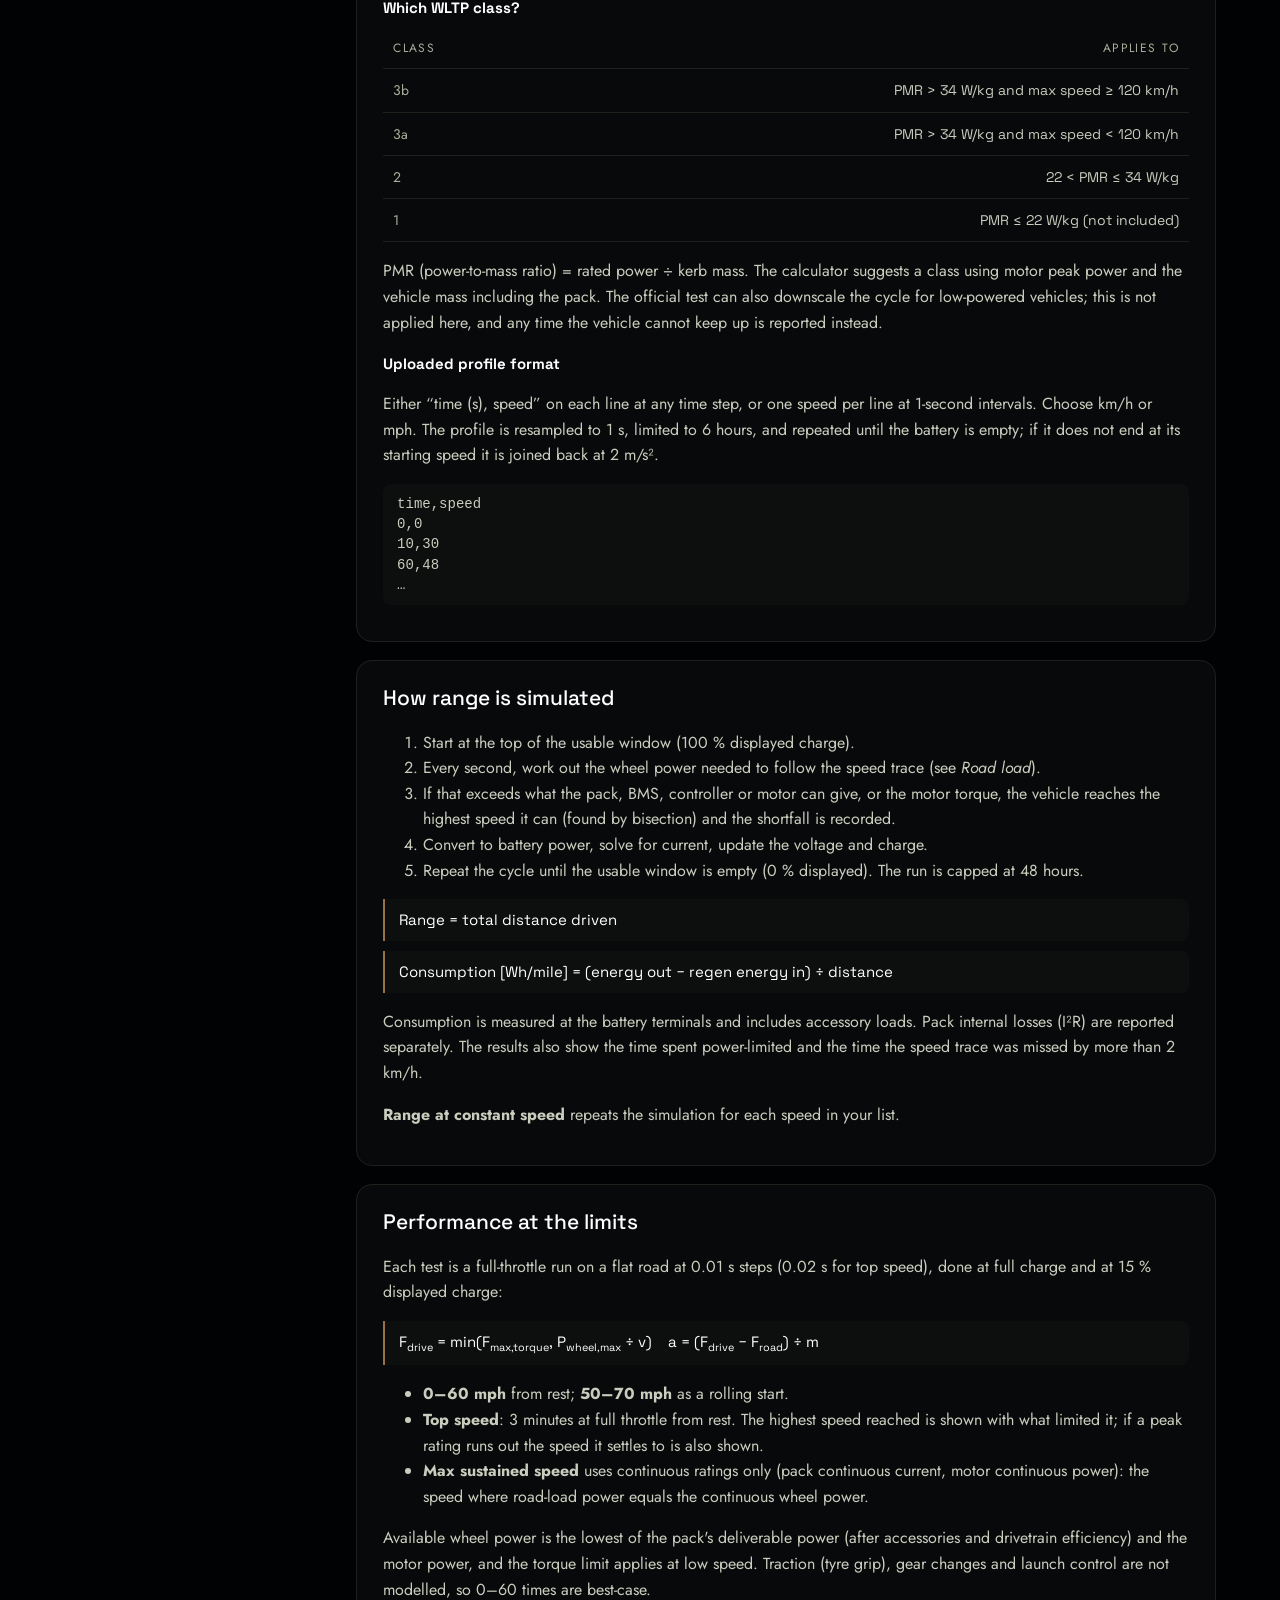
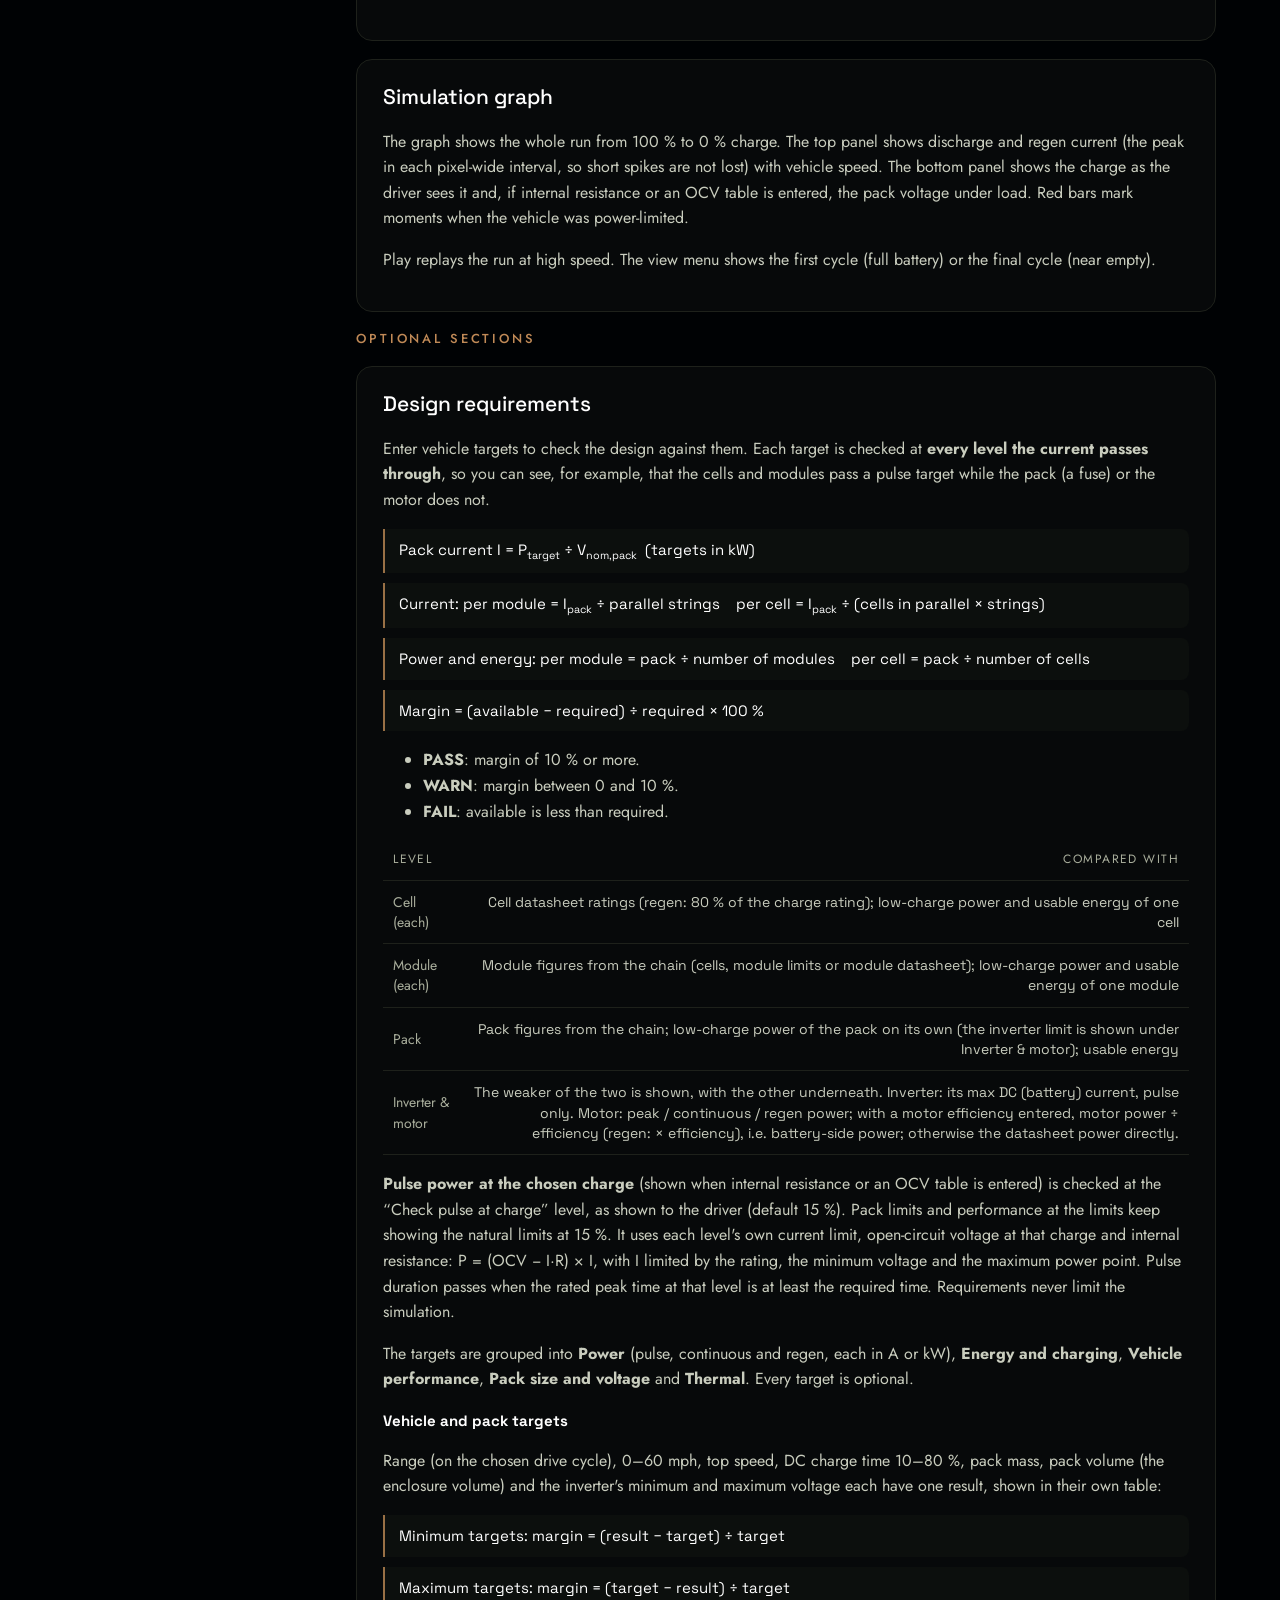
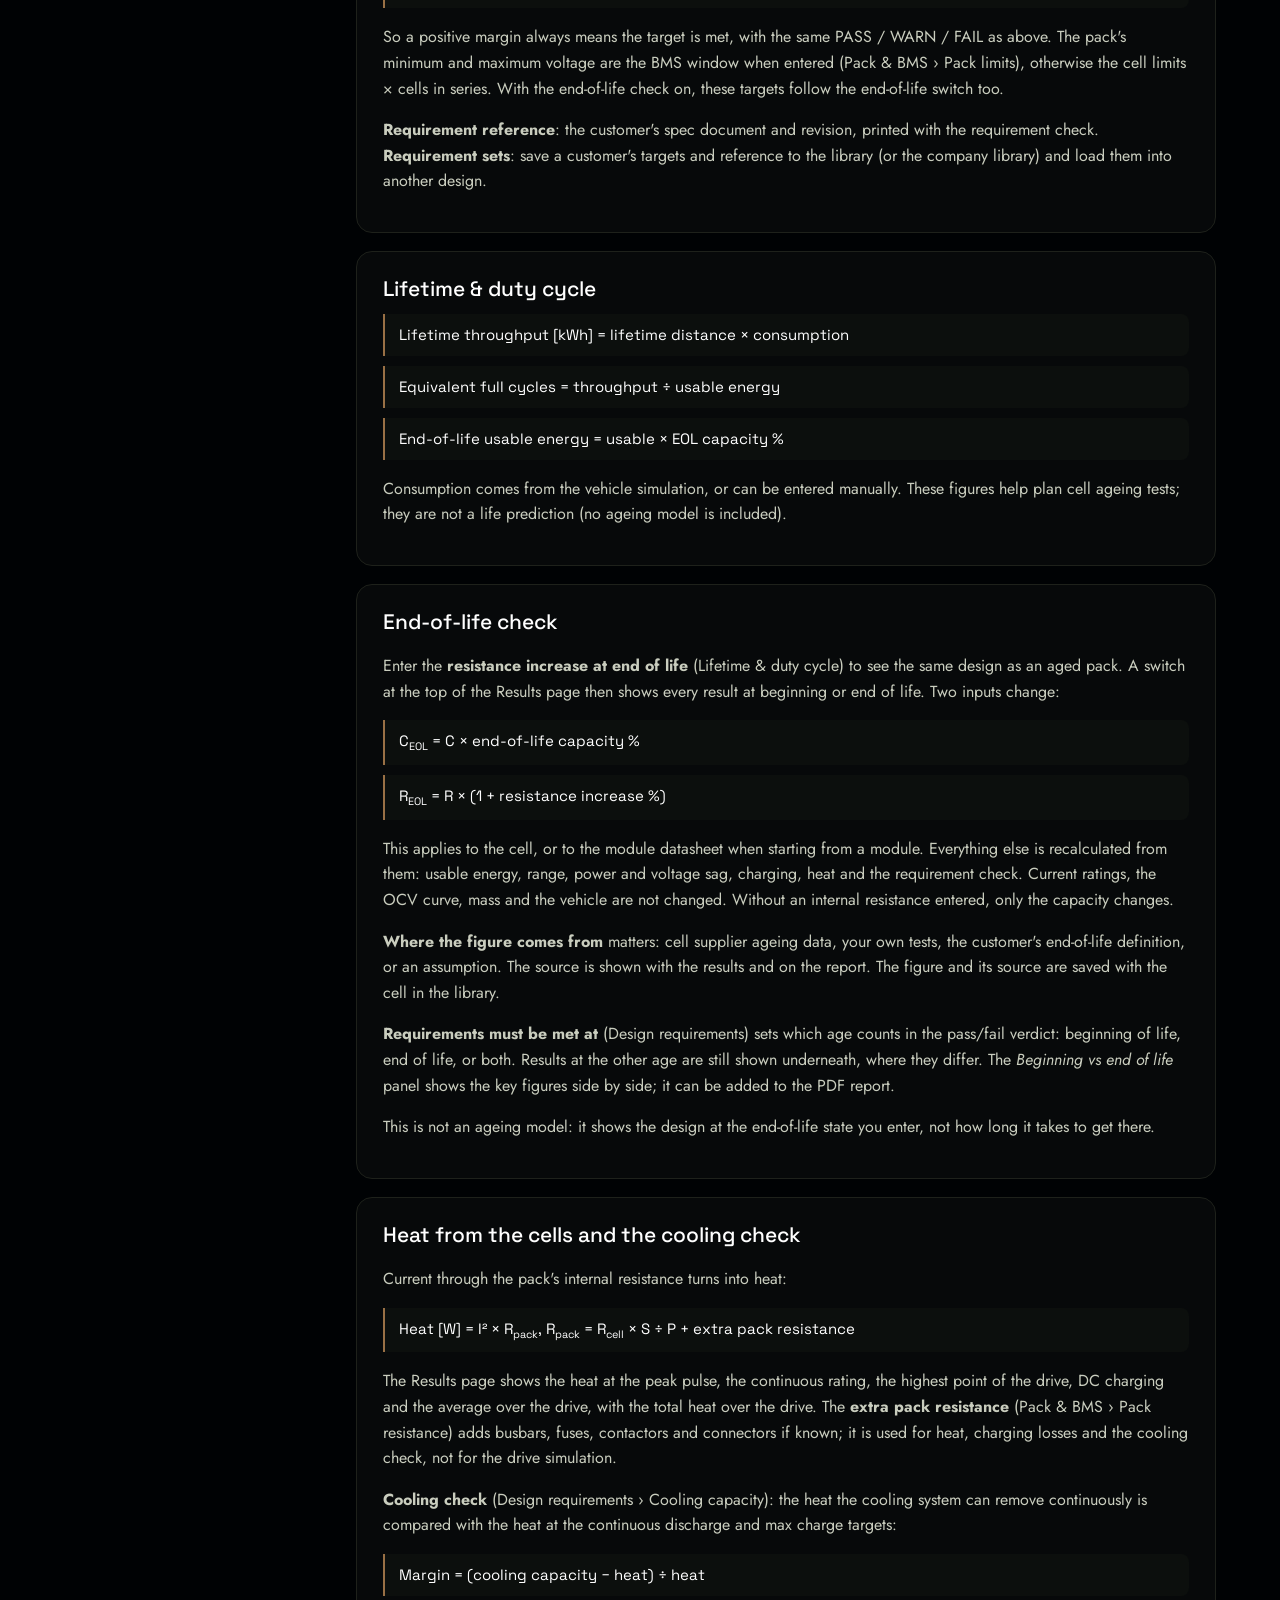
==== commit 5cf301a4: "Add files via upload" ====
--- a/readme.html
+++ b/readme.html
@@ -10,7 +10,7 @@
   <link rel="preconnect" href="https://fonts.googleapis.com">
   <link rel="preconnect" href="https://fonts.gstatic.com" crossorigin>
   <link href="https://fonts.googleapis.com/css2?family=Jost:wght@300;400;500;600&family=Space+Grotesk:wght@400;500;600;700&display=swap" rel="stylesheet">
-  <link rel="stylesheet" href="styles.css?v=2.14">
+  <link rel="stylesheet" href="styles.css?v=2.15">
 </head>
 <body class="readme-page">
   <header class="readme-top">
@@ -28,7 +28,7 @@
       <div id="readmeBody"></div>
     </main>
   </div>
-  <script src="readme-content.js?v=2.14"></script>
+  <script src="readme-content.js?v=2.15"></script>
   <script>
     (function () {
       var R = window.VoltReadme;
--- a/styles.css
+++ b/styles.css
@@ -858,6 +858,10 @@
 .info-total { display: flex; justify-content: space-between; align-items: baseline; gap: 12px; }
 .info-total span { color: var(--text-2); font-size: 14px; }
 .info-total strong { font-size: 22px; font-weight: 600; color: var(--bronze-light) !important; }
+#auxTotalInfo .aux-missing, .aux-missing { margin: 8px 0 0; color: var(--warn) !important; font-size: 13px; }
+#auxTotalInfo .aux-missing strong { color: var(--warn) !important; }
+.row.warn > span, .row.warn > strong { color: var(--warn); }
+.report .row.warn > span, .report .row.warn > strong { color: var(--r-warn); }
 
 /* v2.14: requirement targets */
 .req-subhead { margin: 18px 0 8px; font-family: var(--font-head); font-weight: 500; font-size: 17px; }
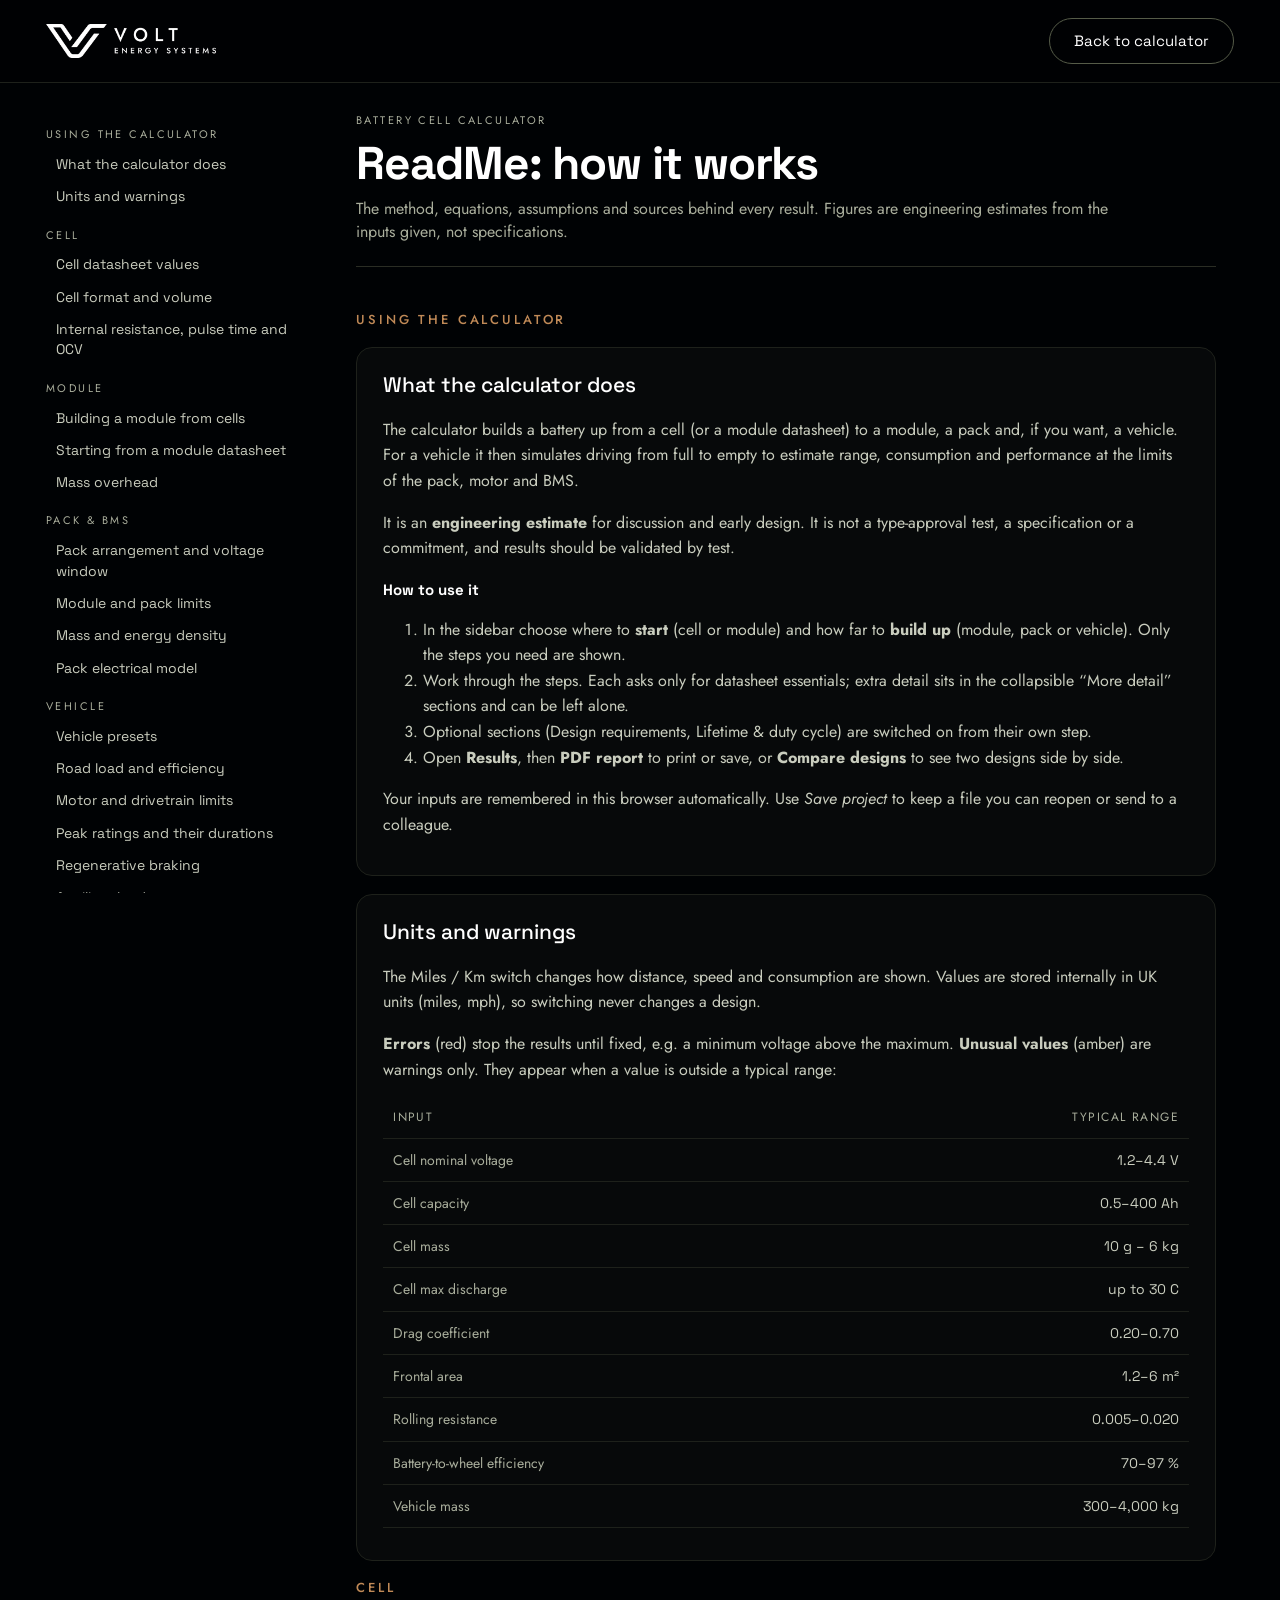
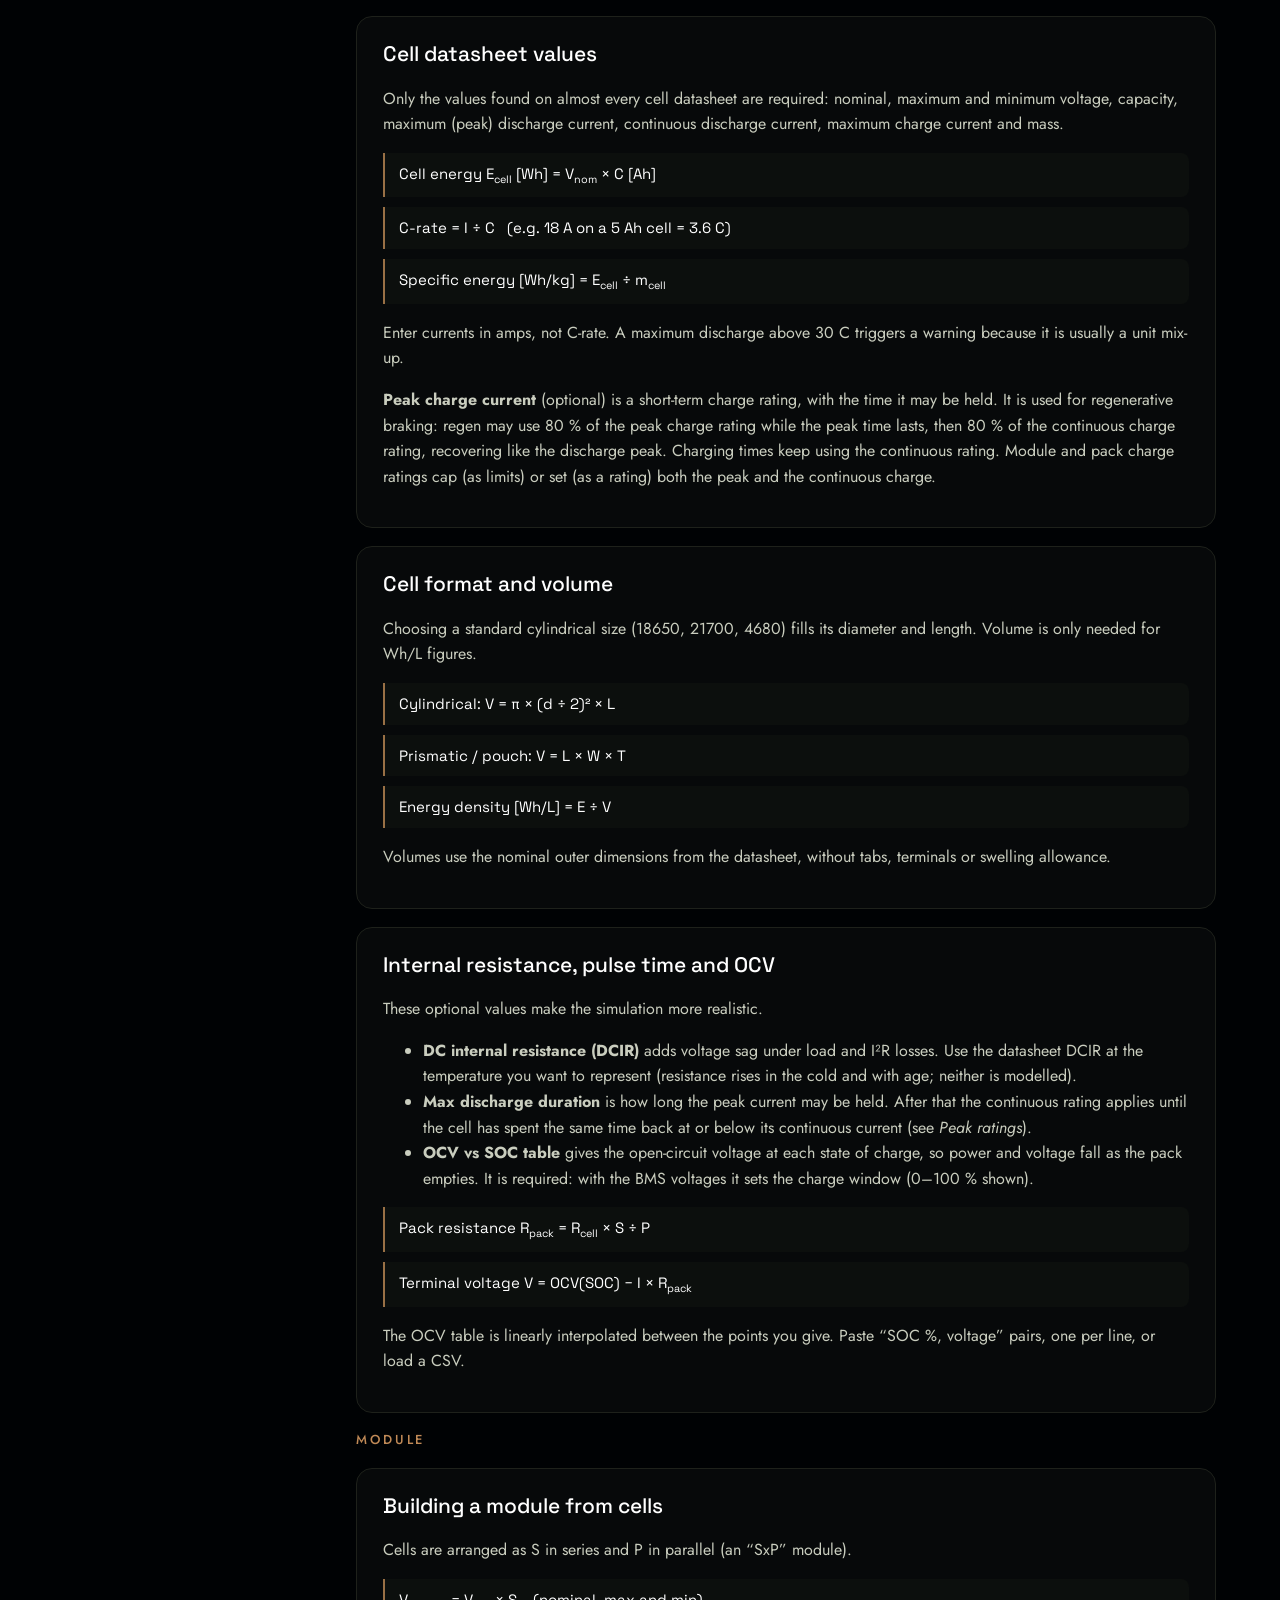
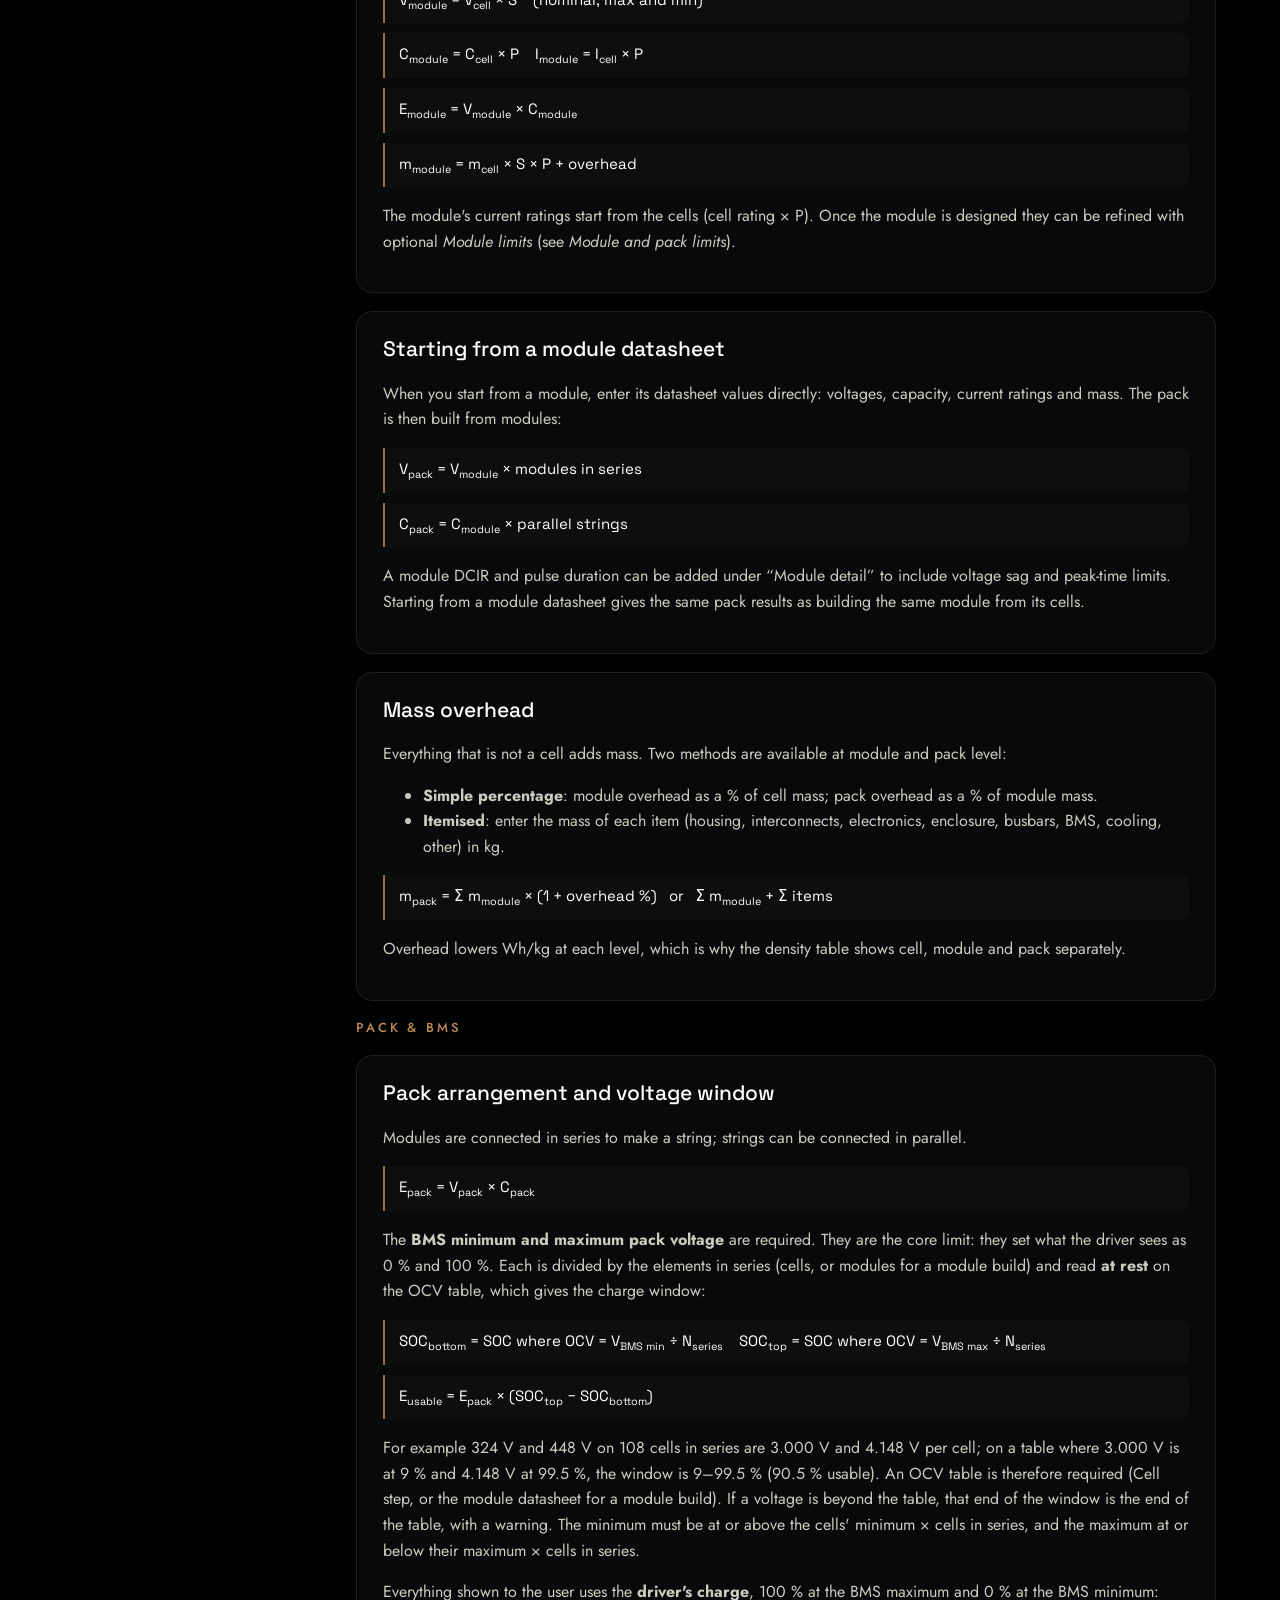
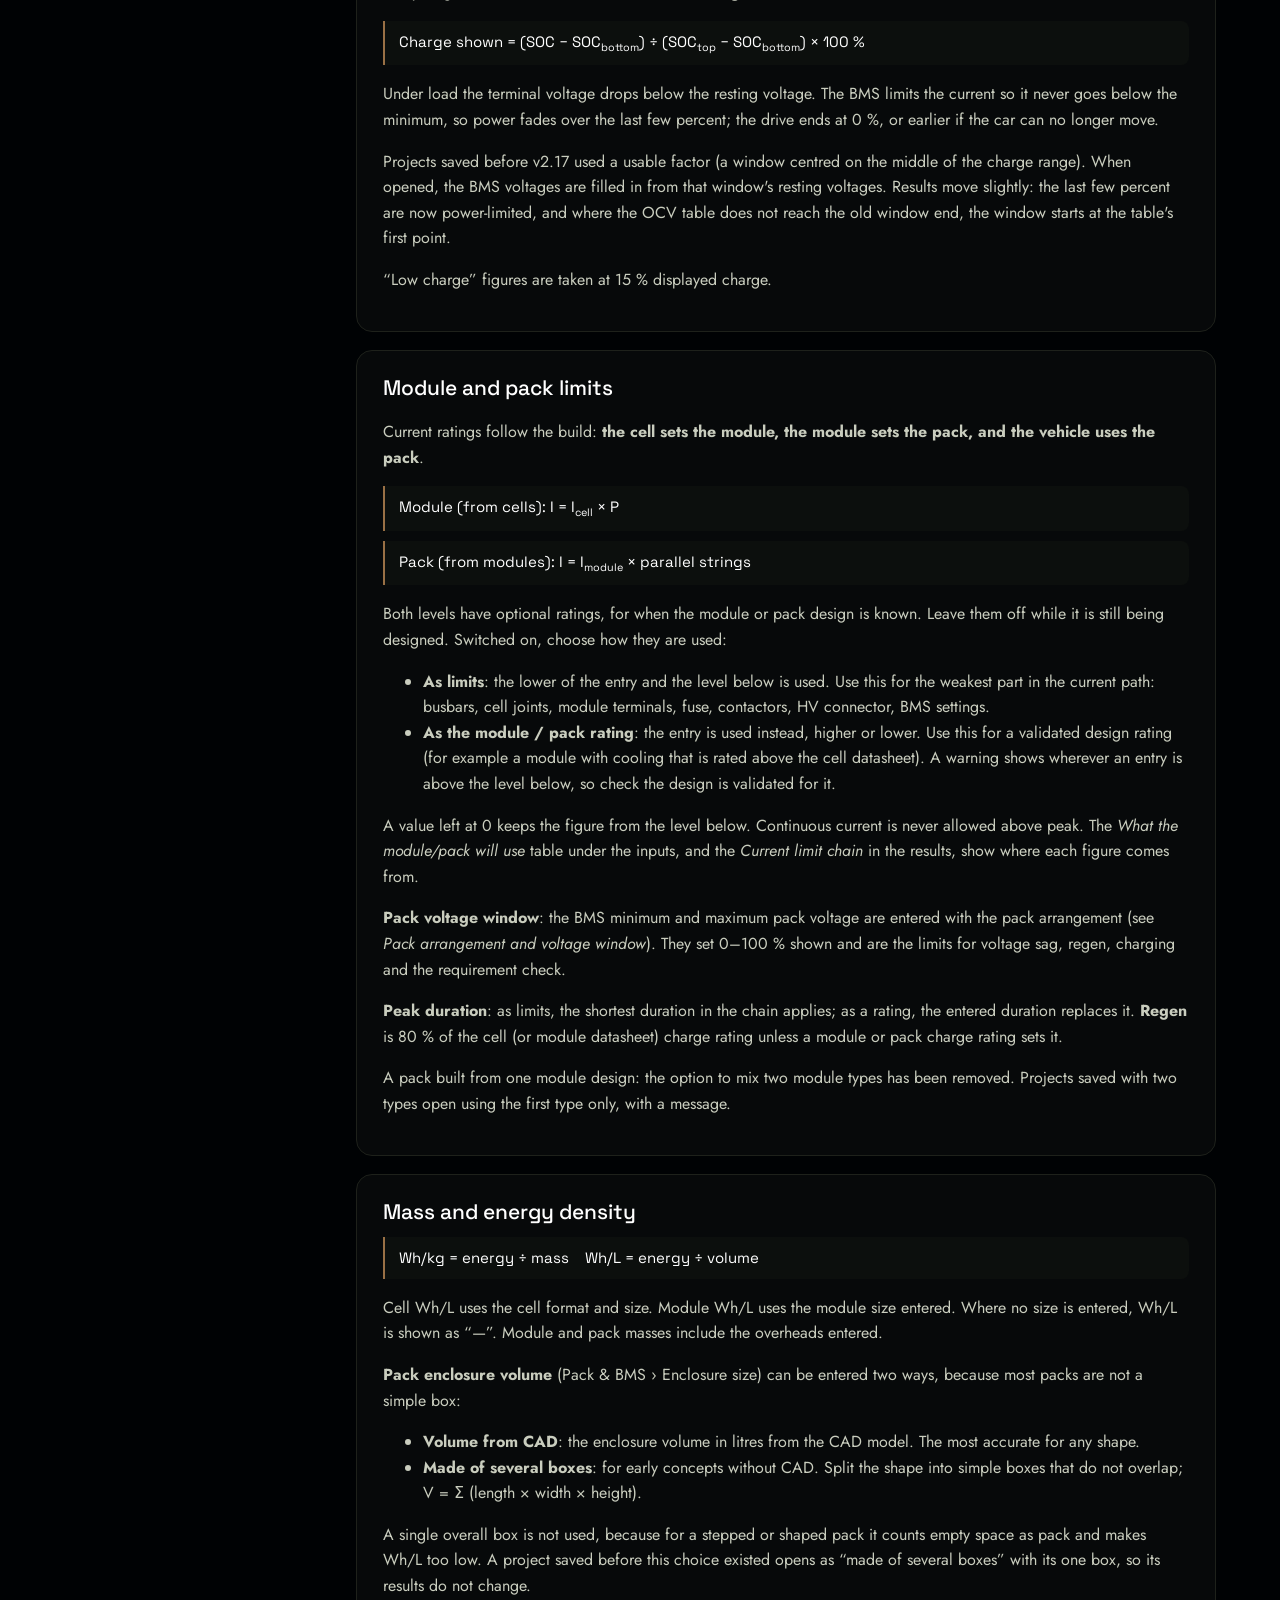
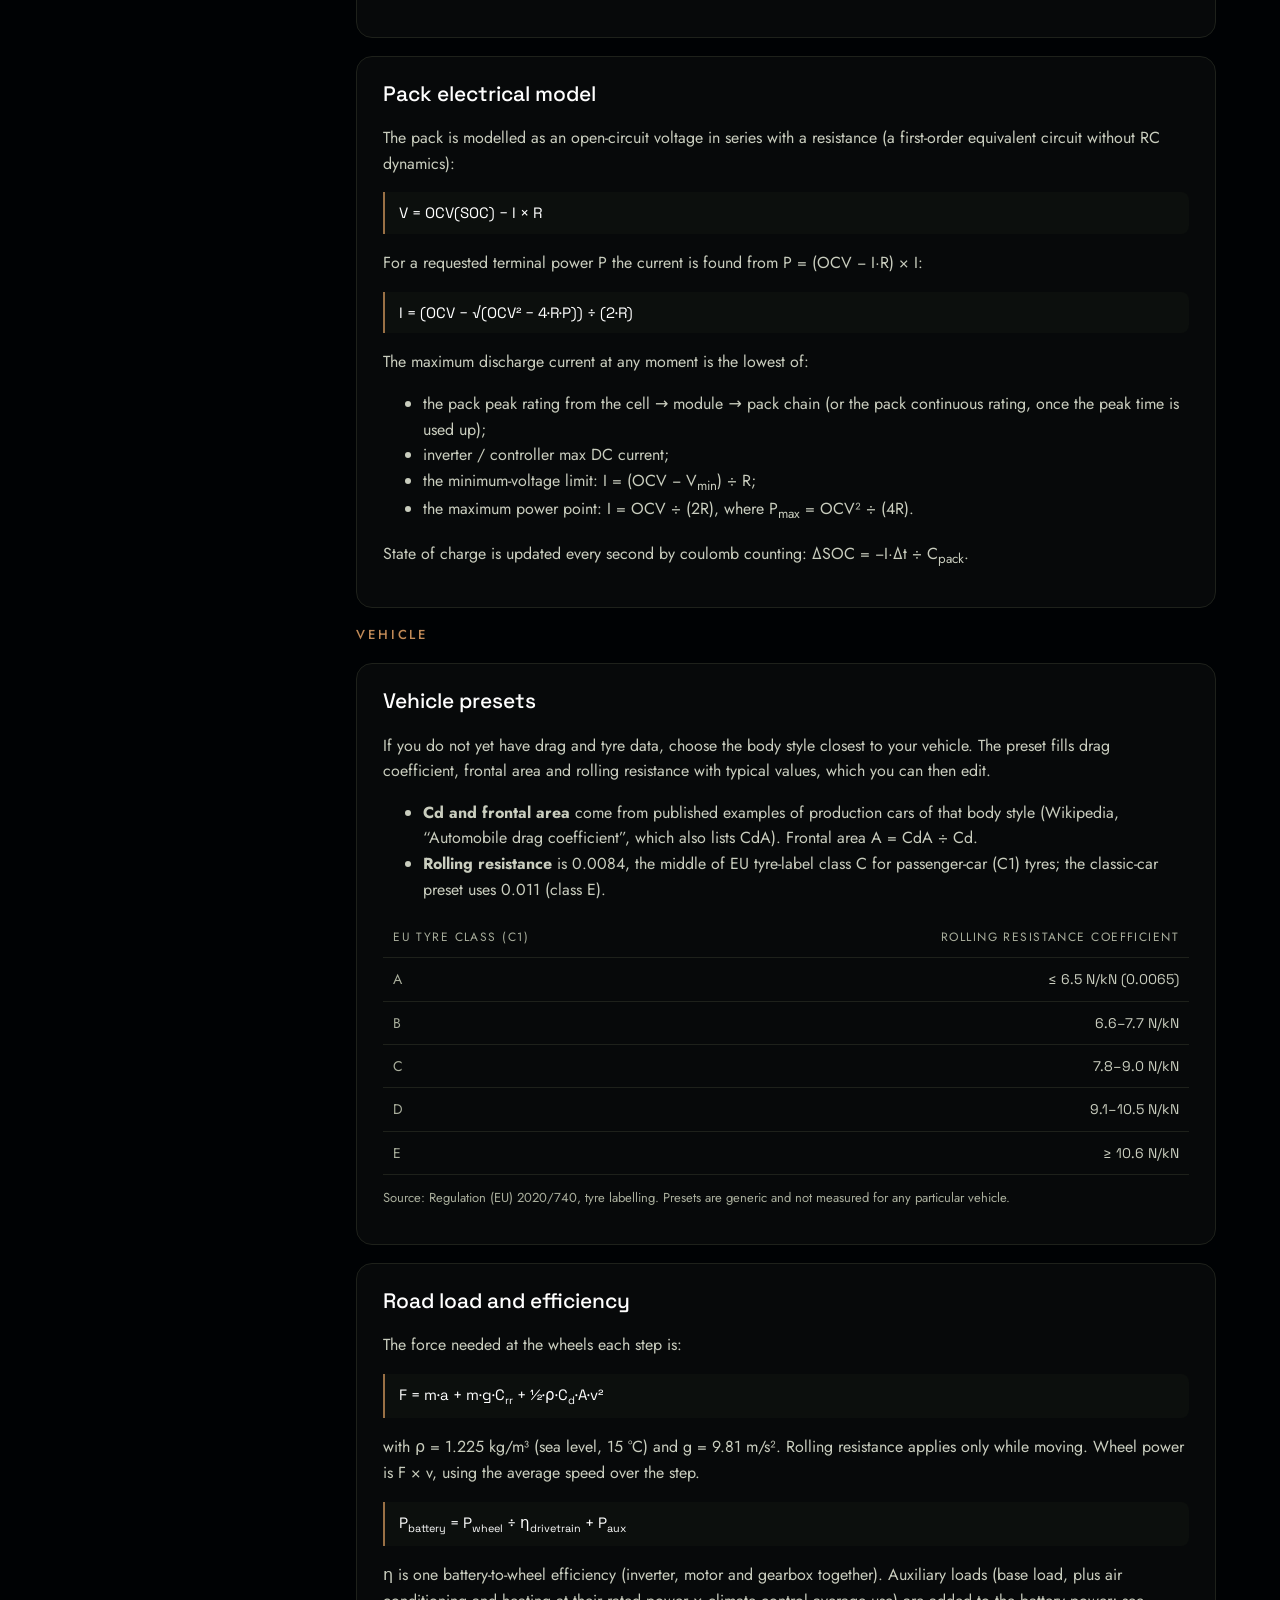
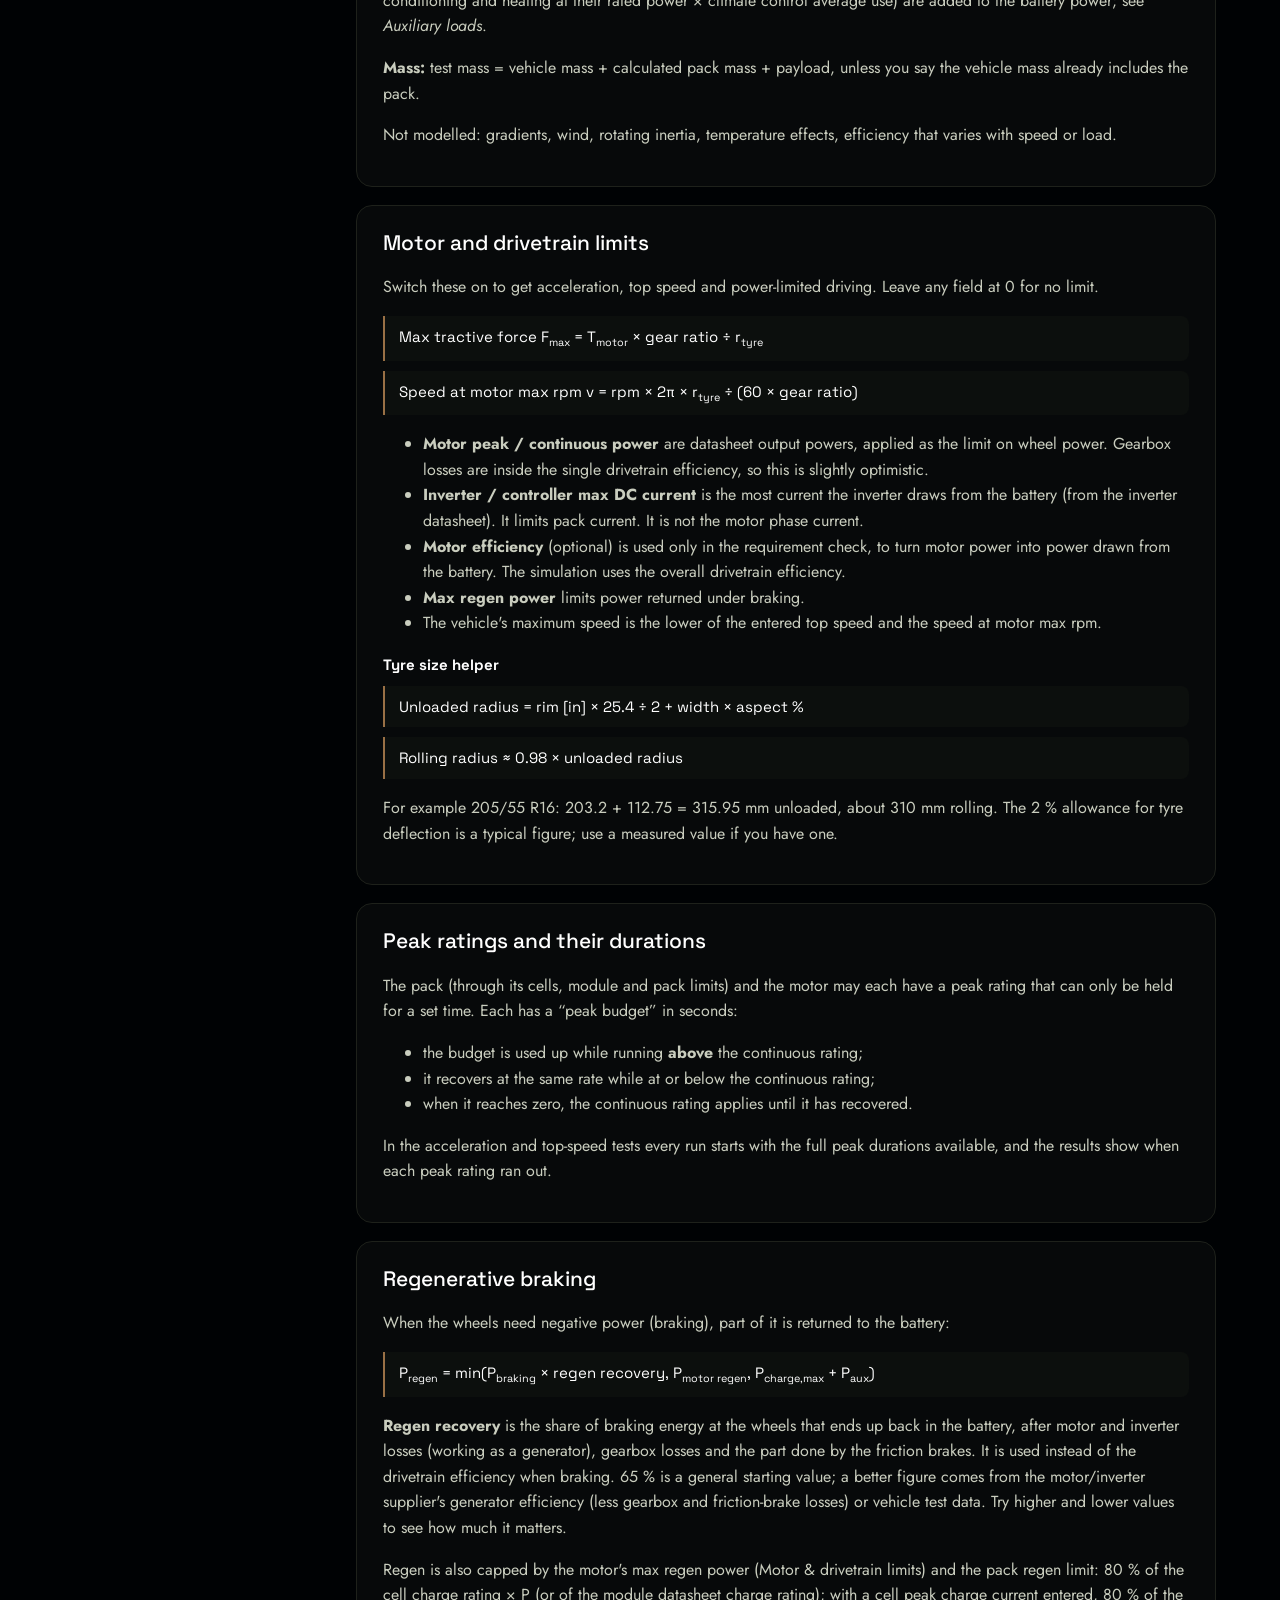
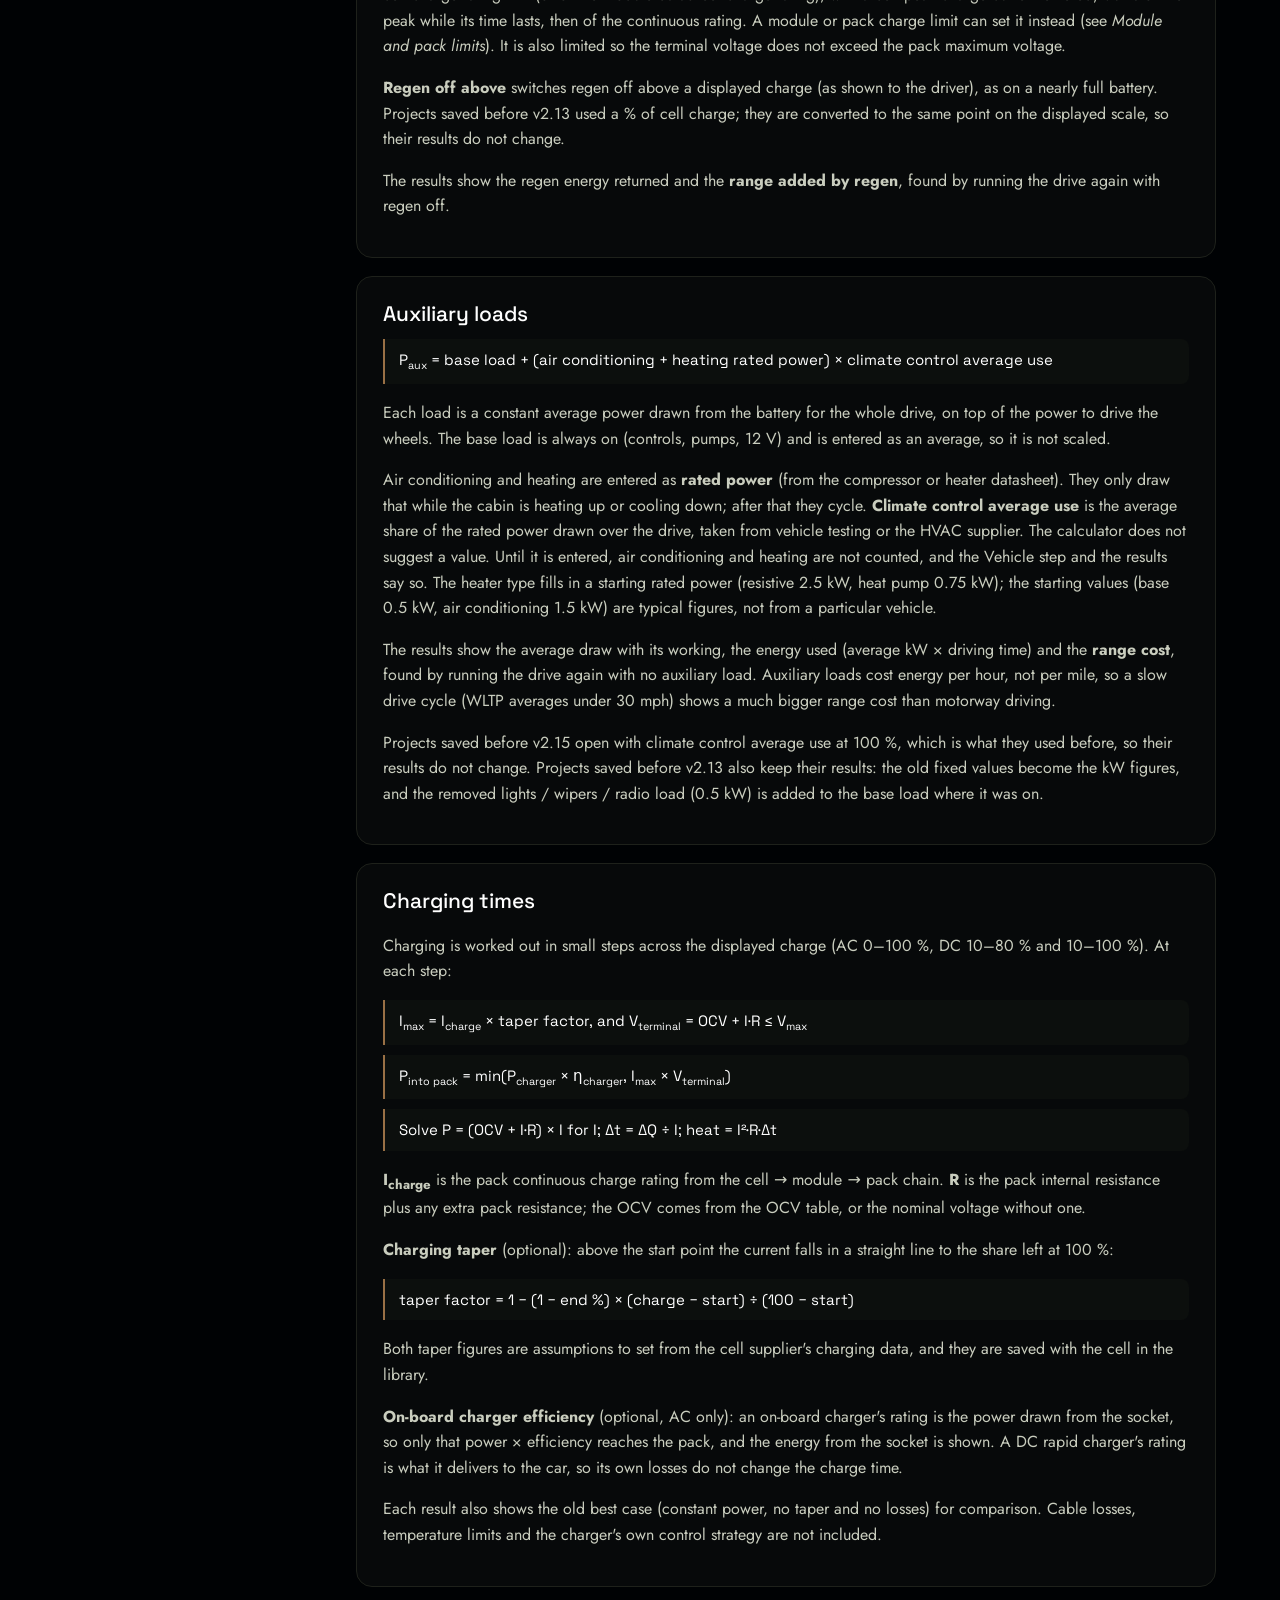
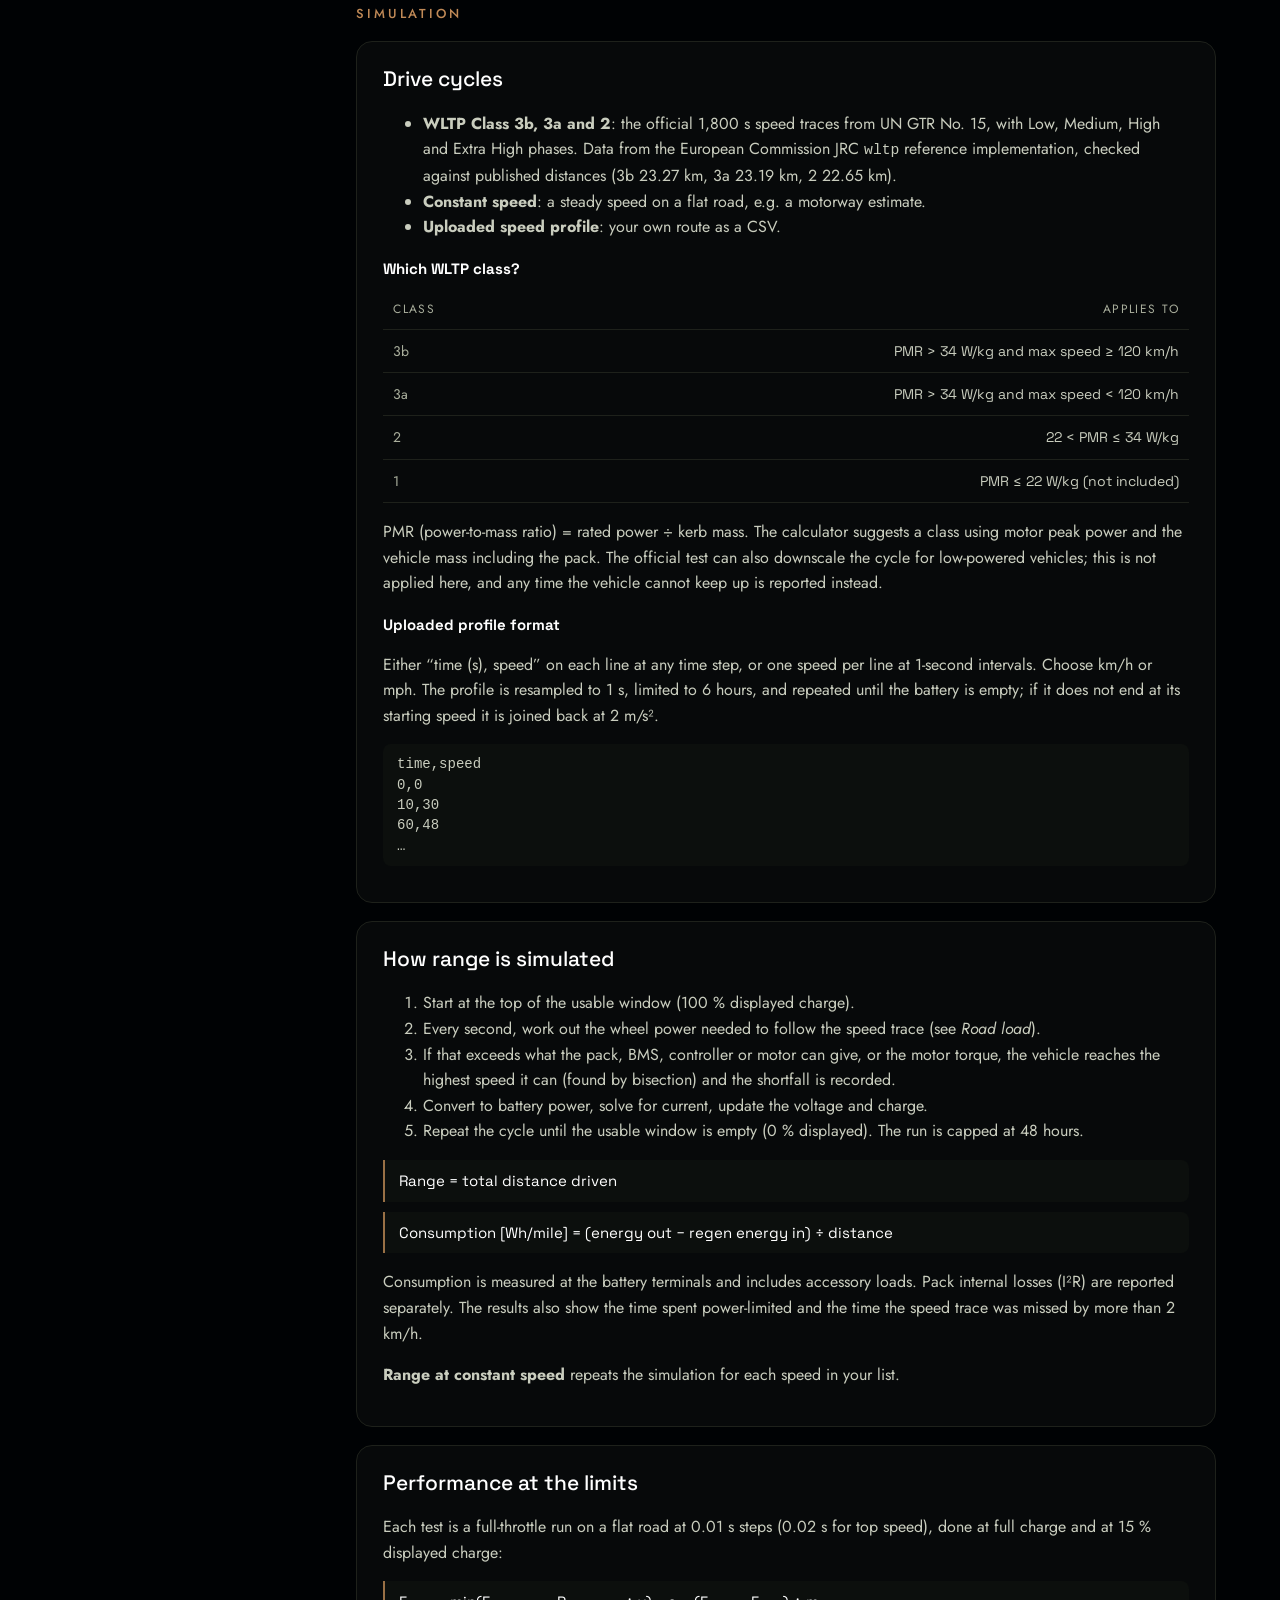
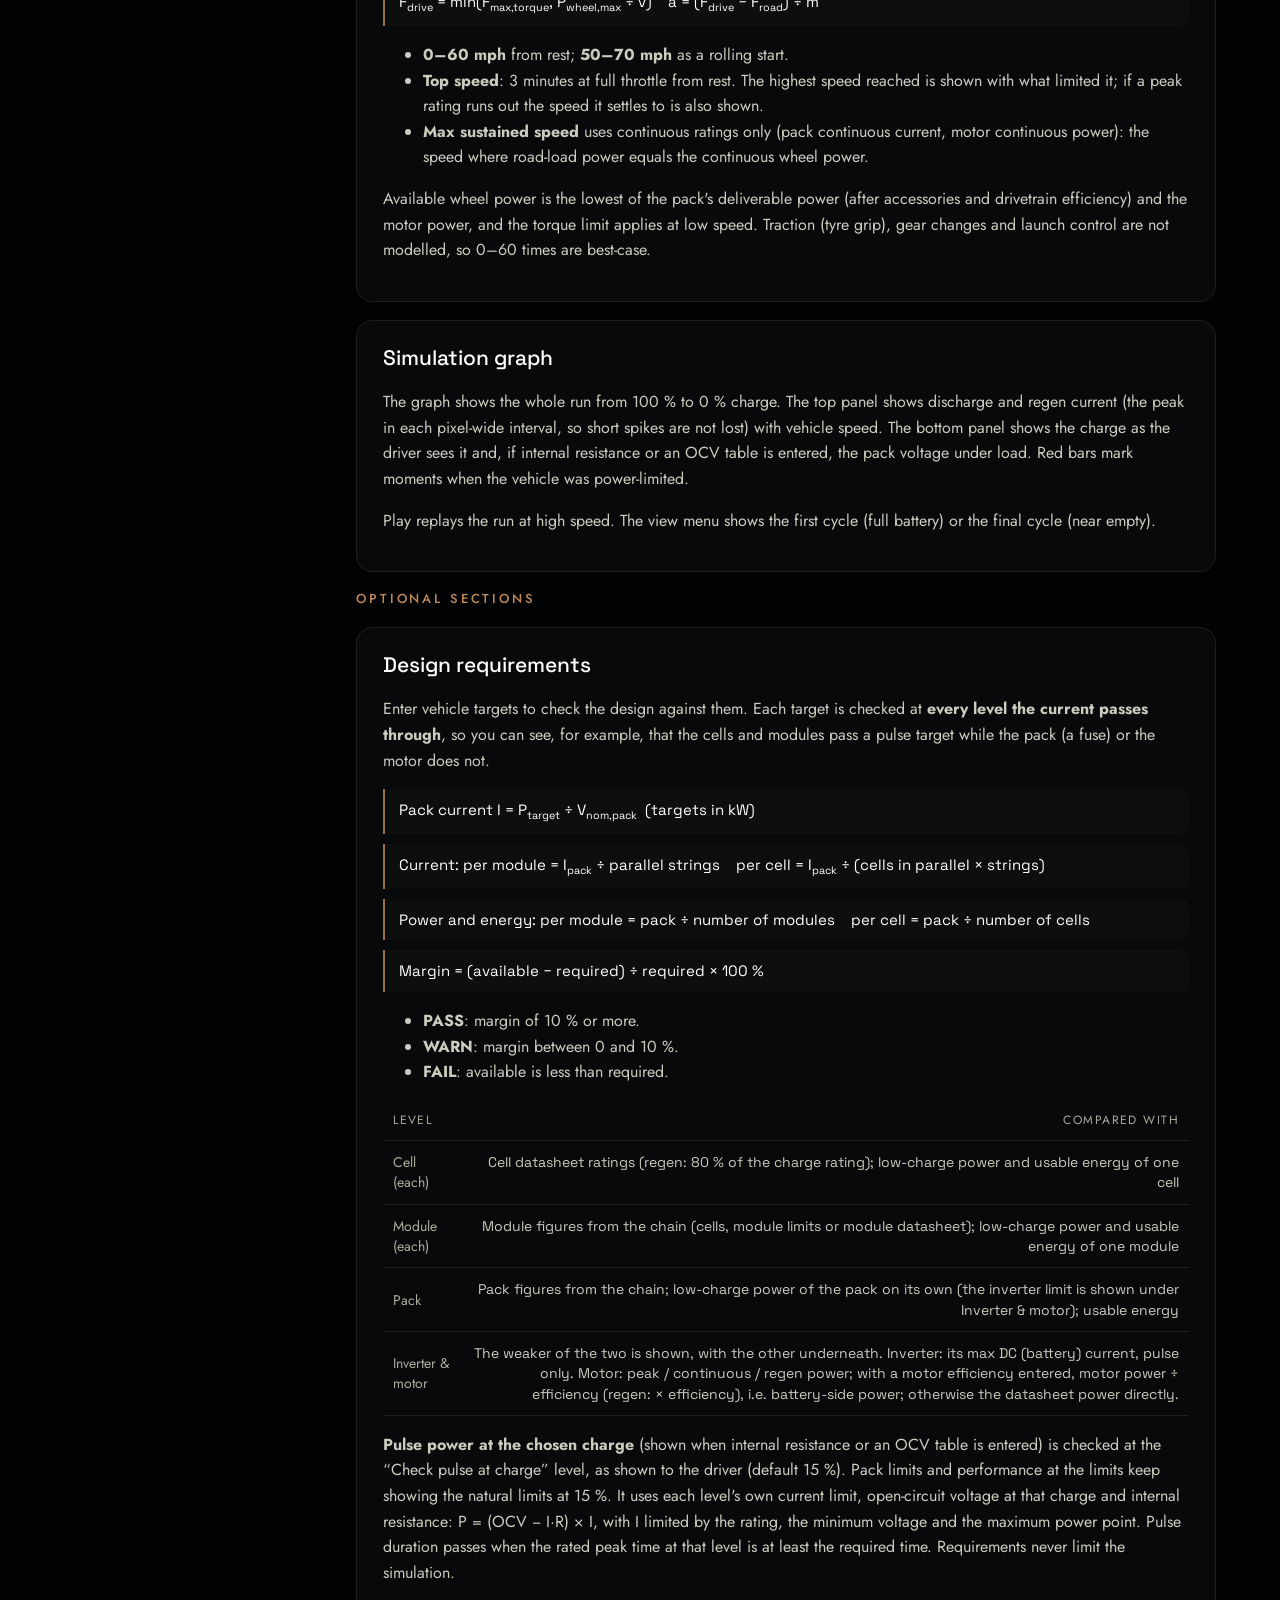
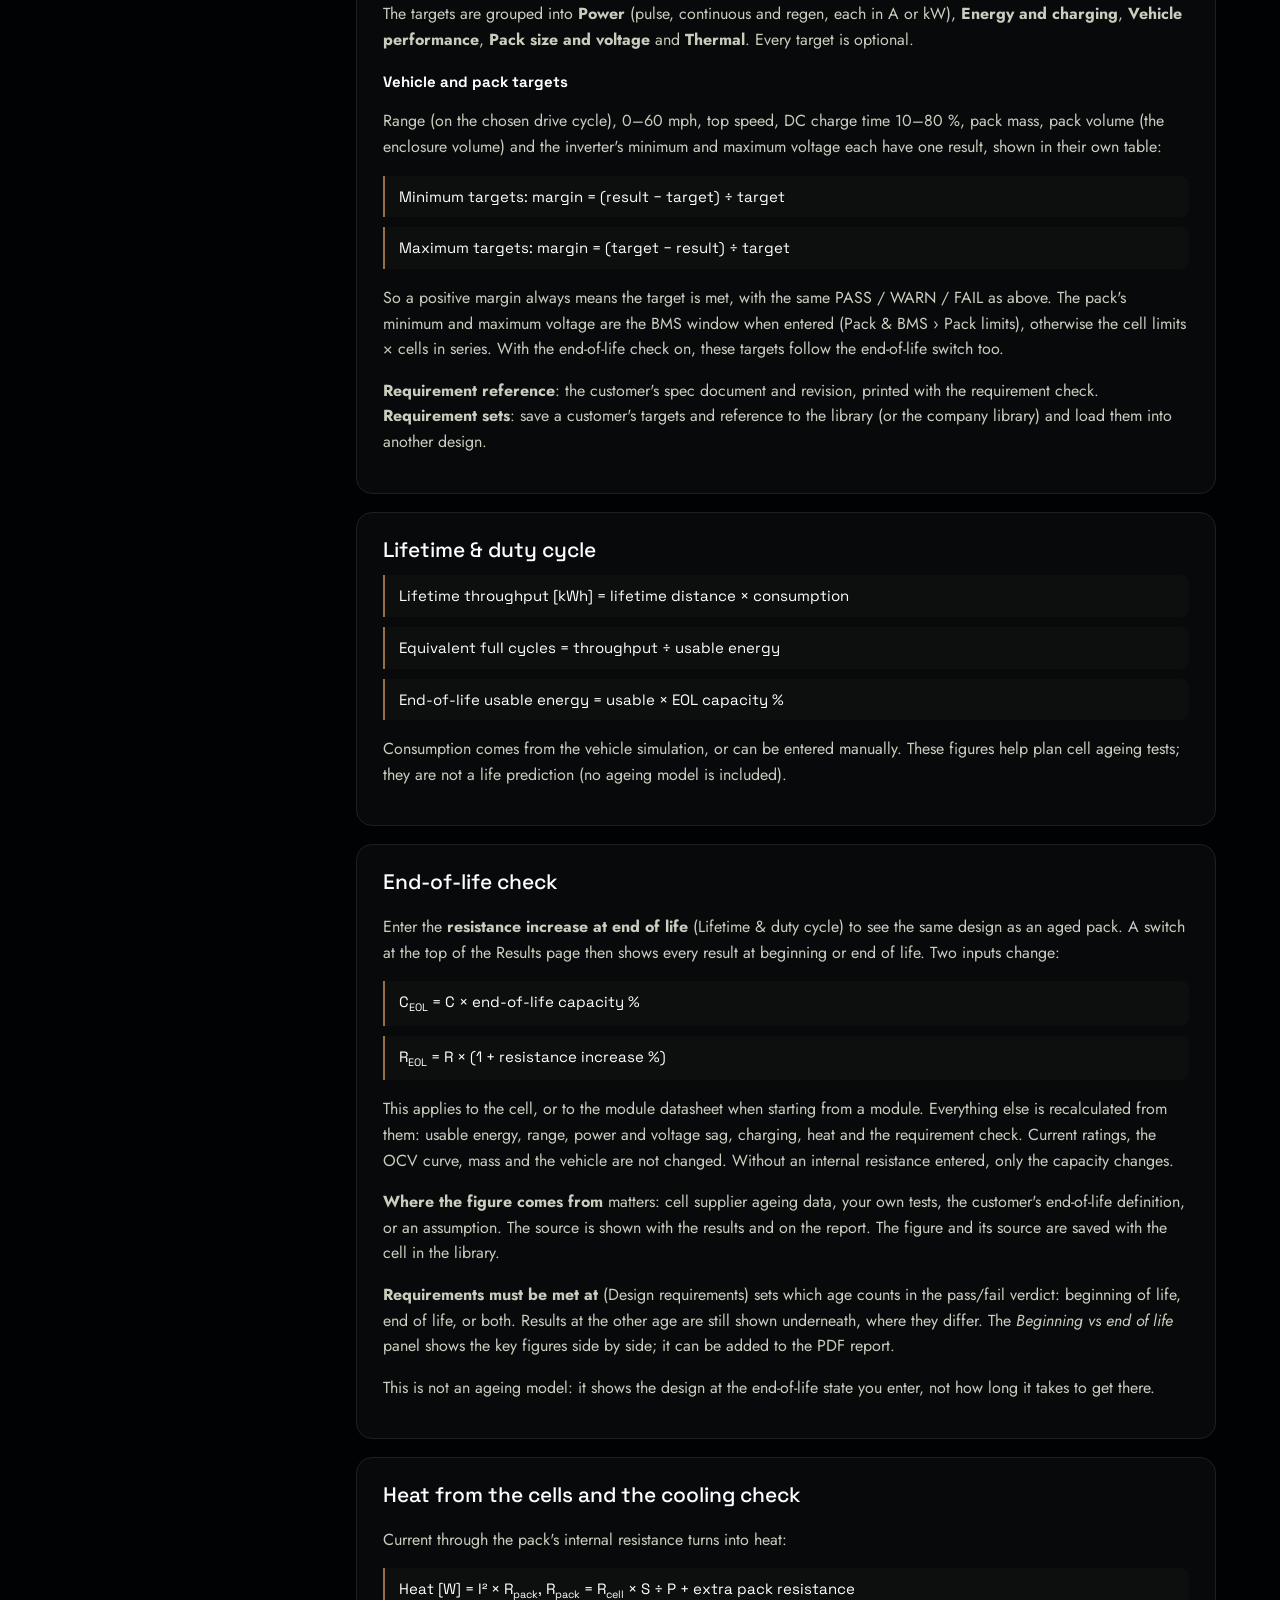
==== commit d0b179de: "Add files via upload" ====
--- a/readme.html
+++ b/readme.html
@@ -10,7 +10,7 @@
   <link rel="preconnect" href="https://fonts.googleapis.com">
   <link rel="preconnect" href="https://fonts.gstatic.com" crossorigin>
   <link href="https://fonts.googleapis.com/css2?family=Jost:wght@300;400;500;600&family=Space+Grotesk:wght@400;500;600;700&display=swap" rel="stylesheet">
-  <link rel="stylesheet" href="styles.css?v=2.15">
+  <link rel="stylesheet" href="styles.css?v=2.17">
 </head>
 <body class="readme-page">
   <header class="readme-top">
@@ -28,7 +28,7 @@
       <div id="readmeBody"></div>
     </main>
   </div>
-  <script src="readme-content.js?v=2.15"></script>
+  <script src="readme-content.js?v=2.17"></script>
   <script>
     (function () {
       var R = window.VoltReadme;
